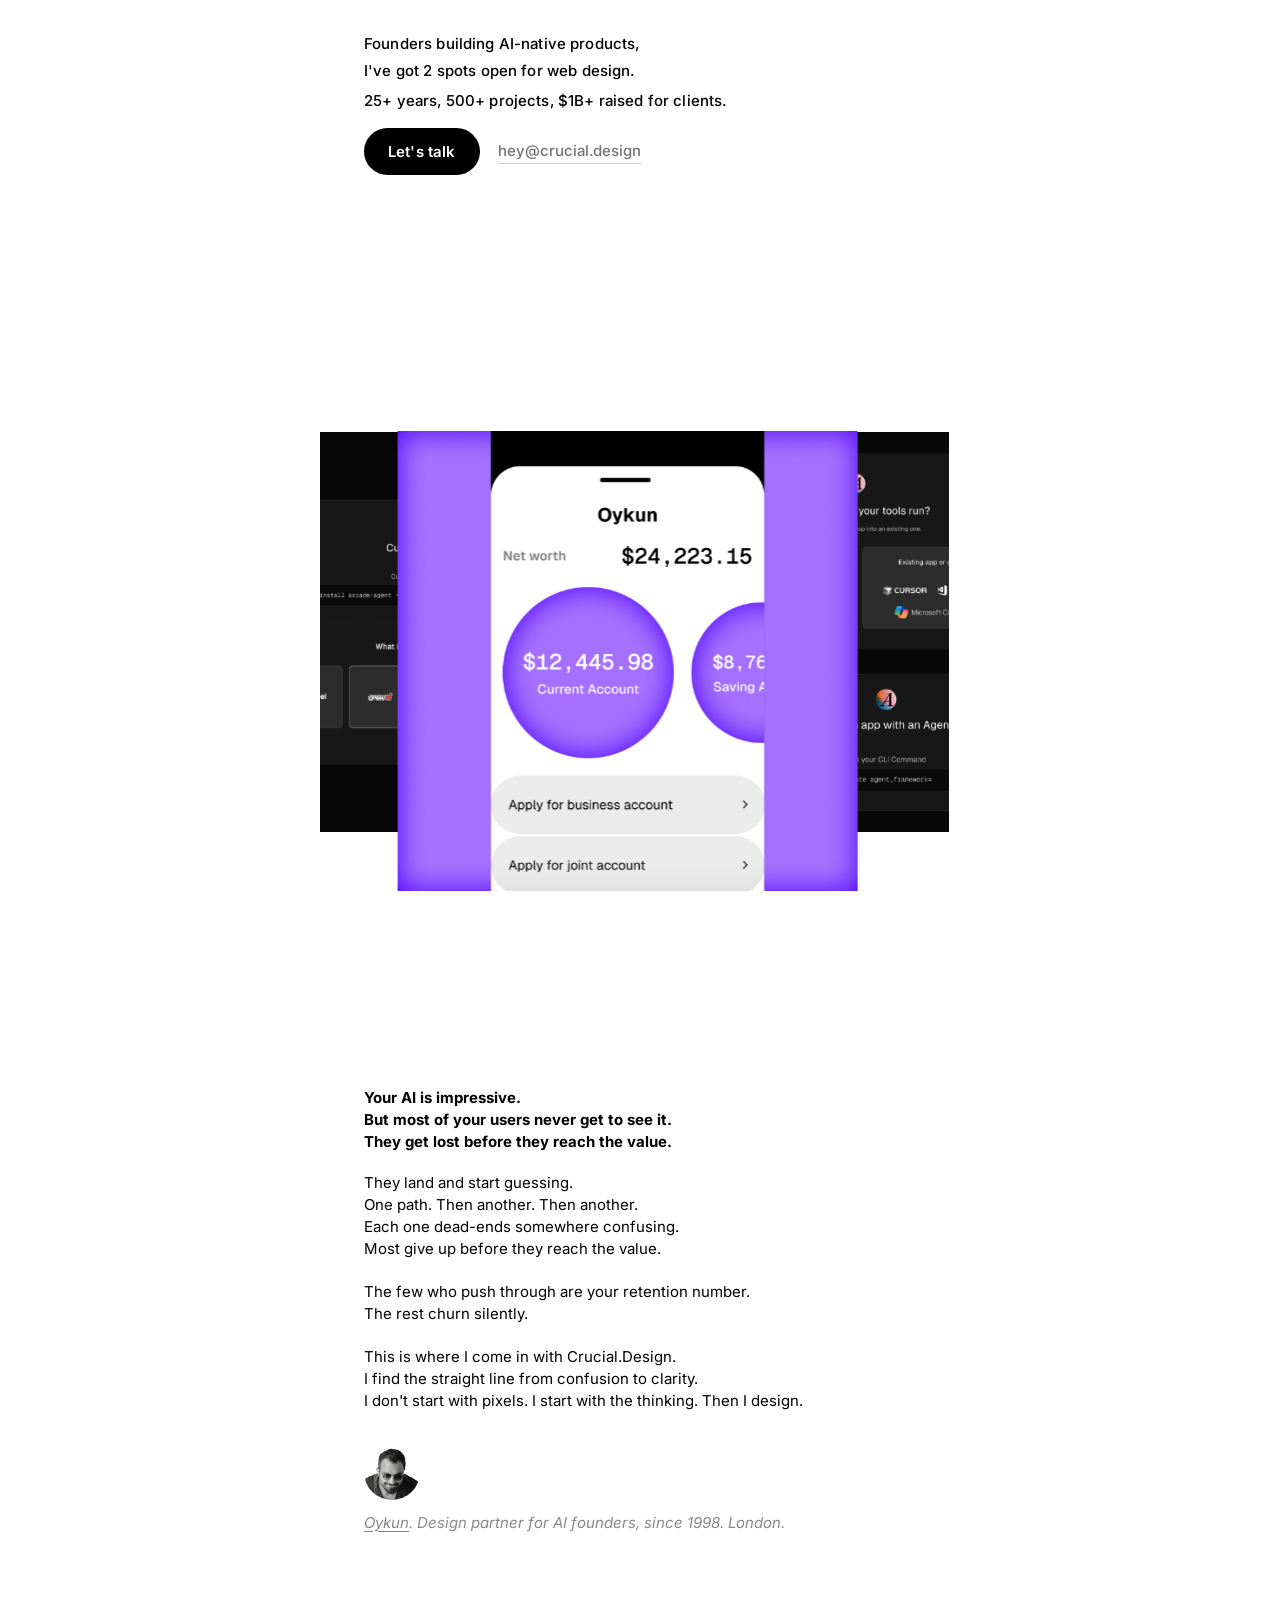
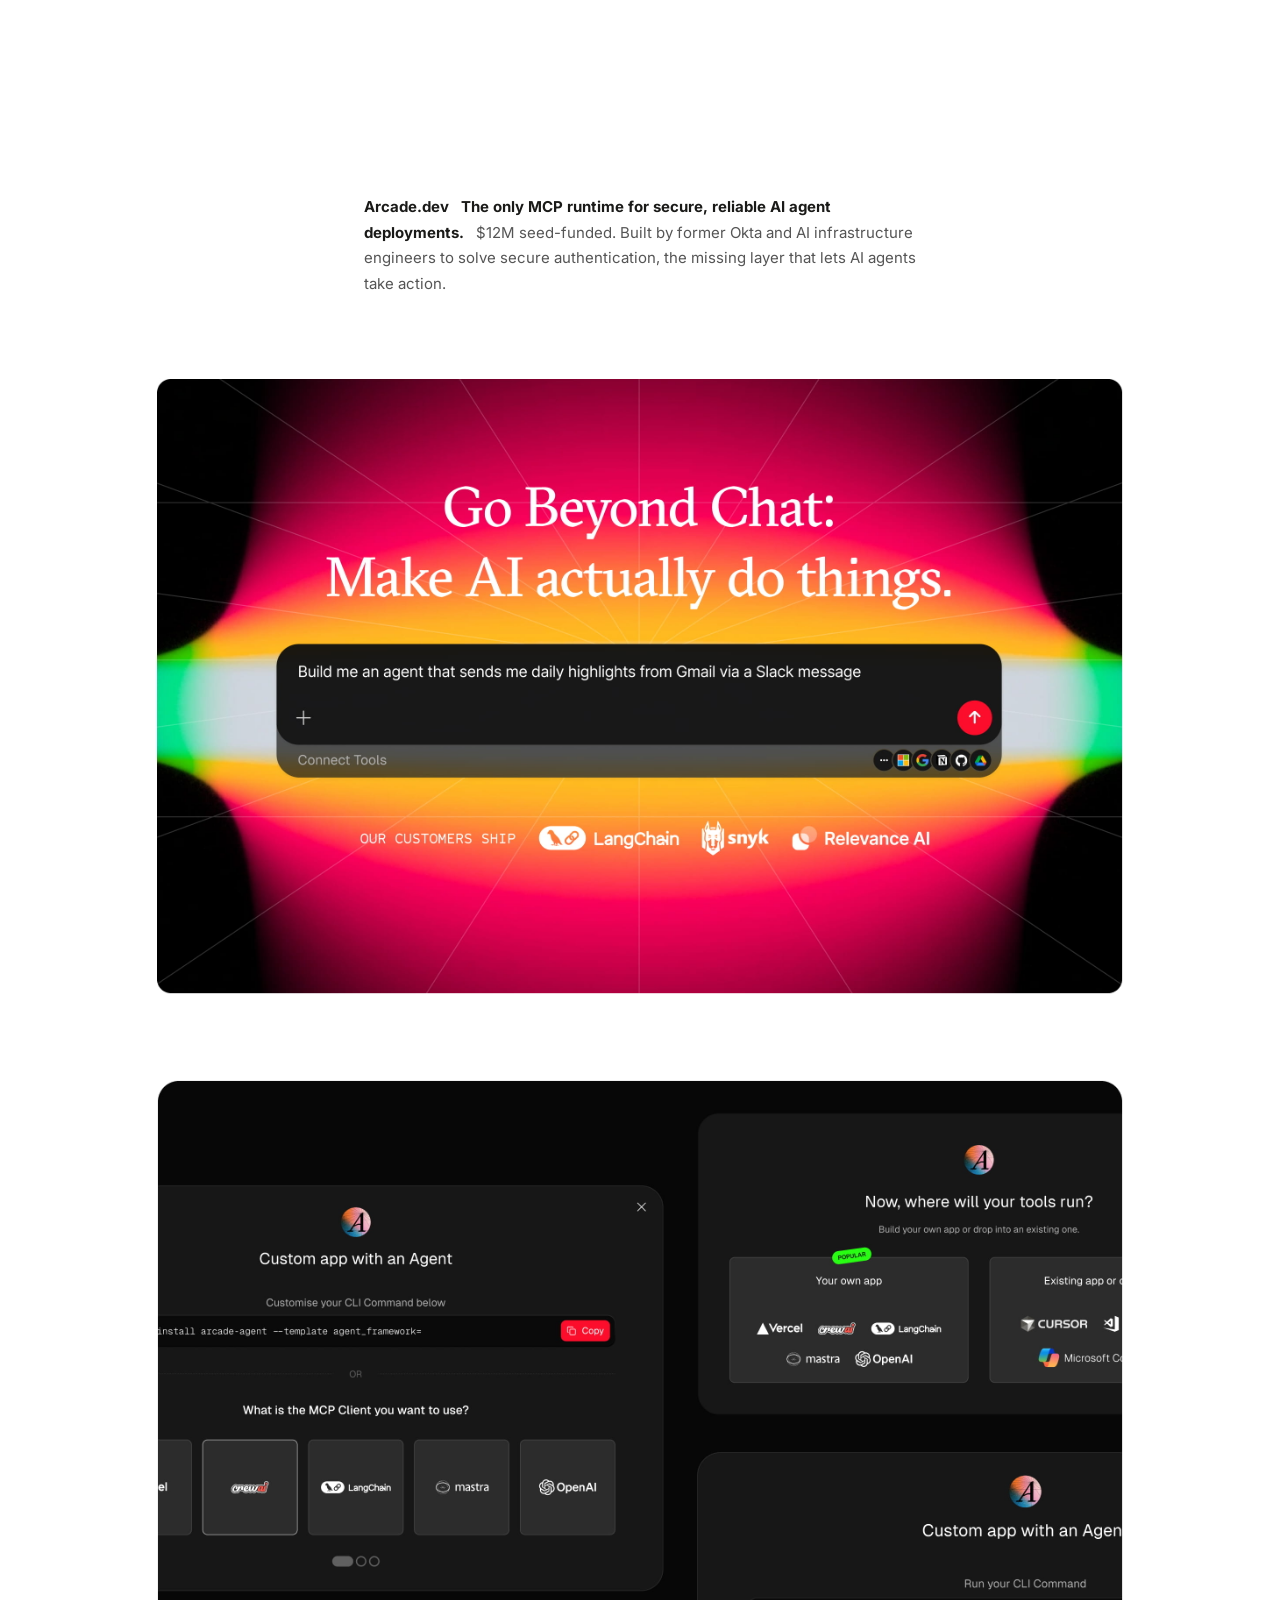
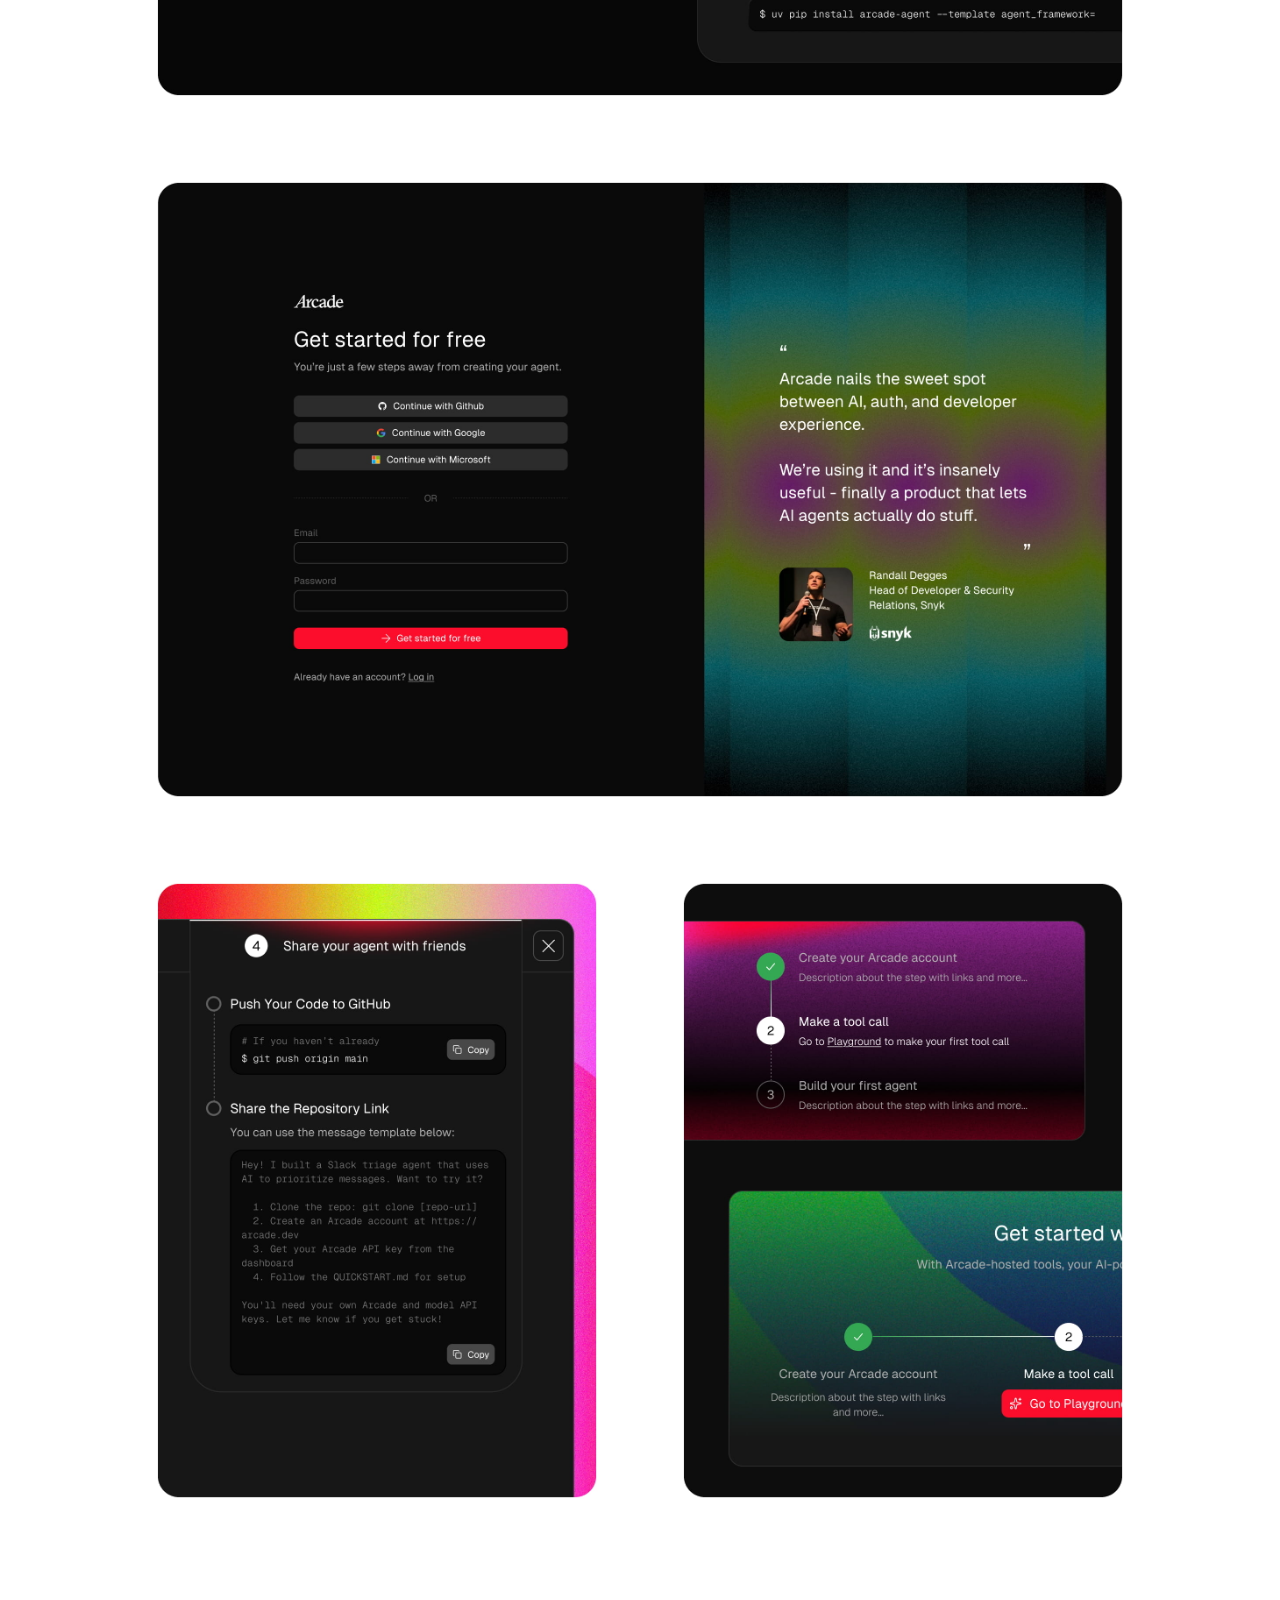
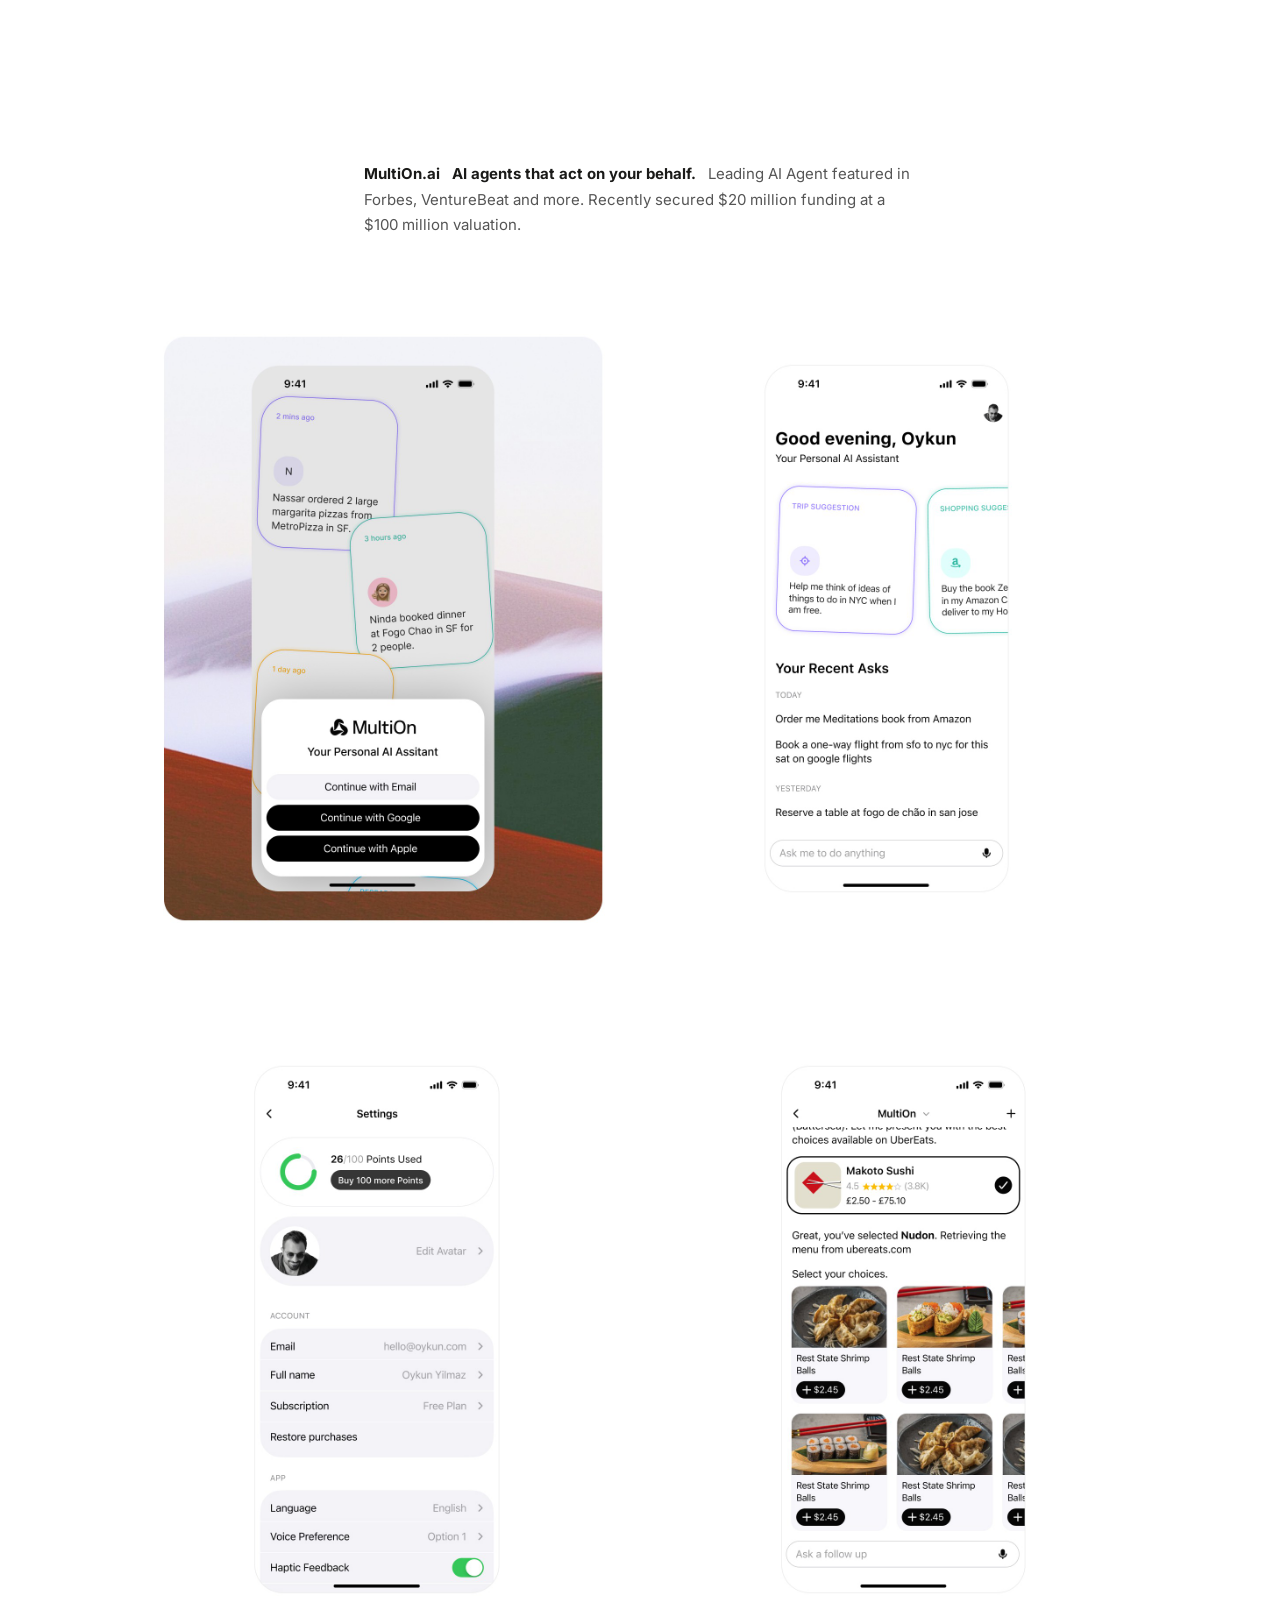
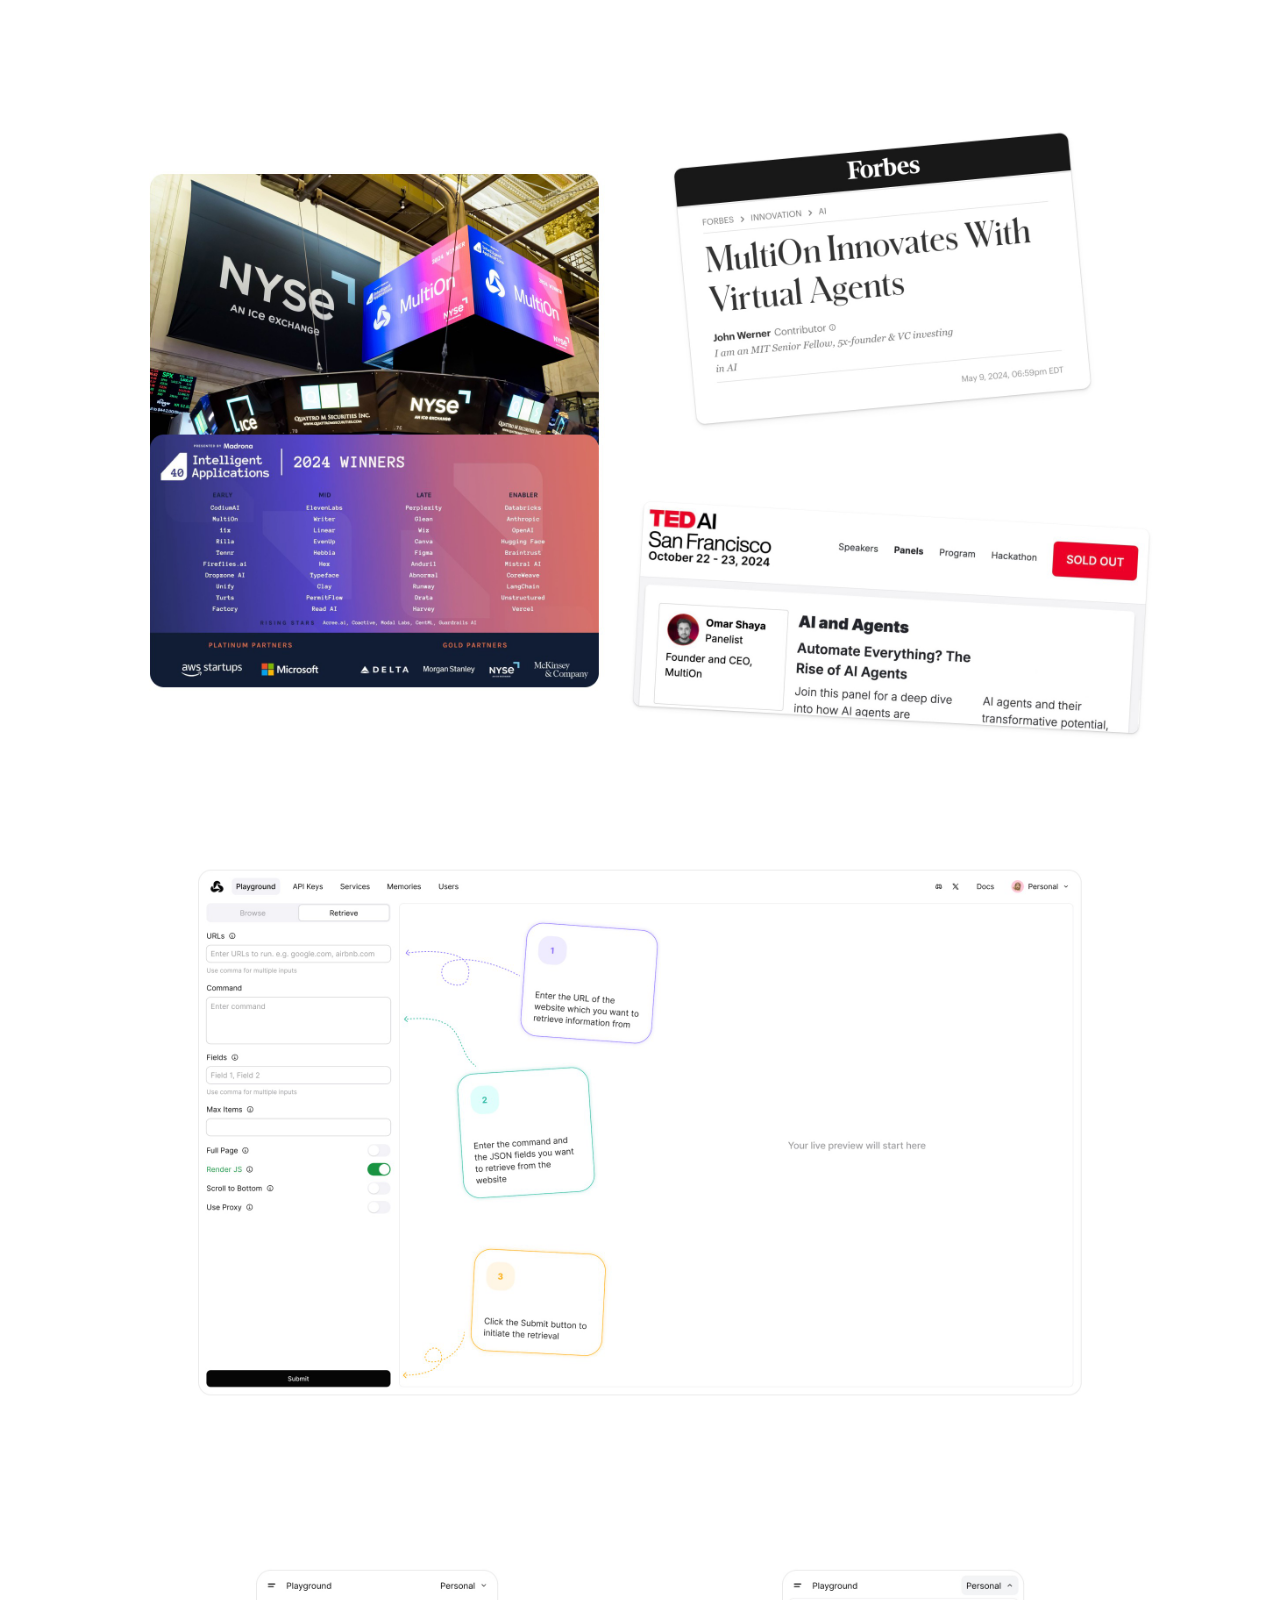
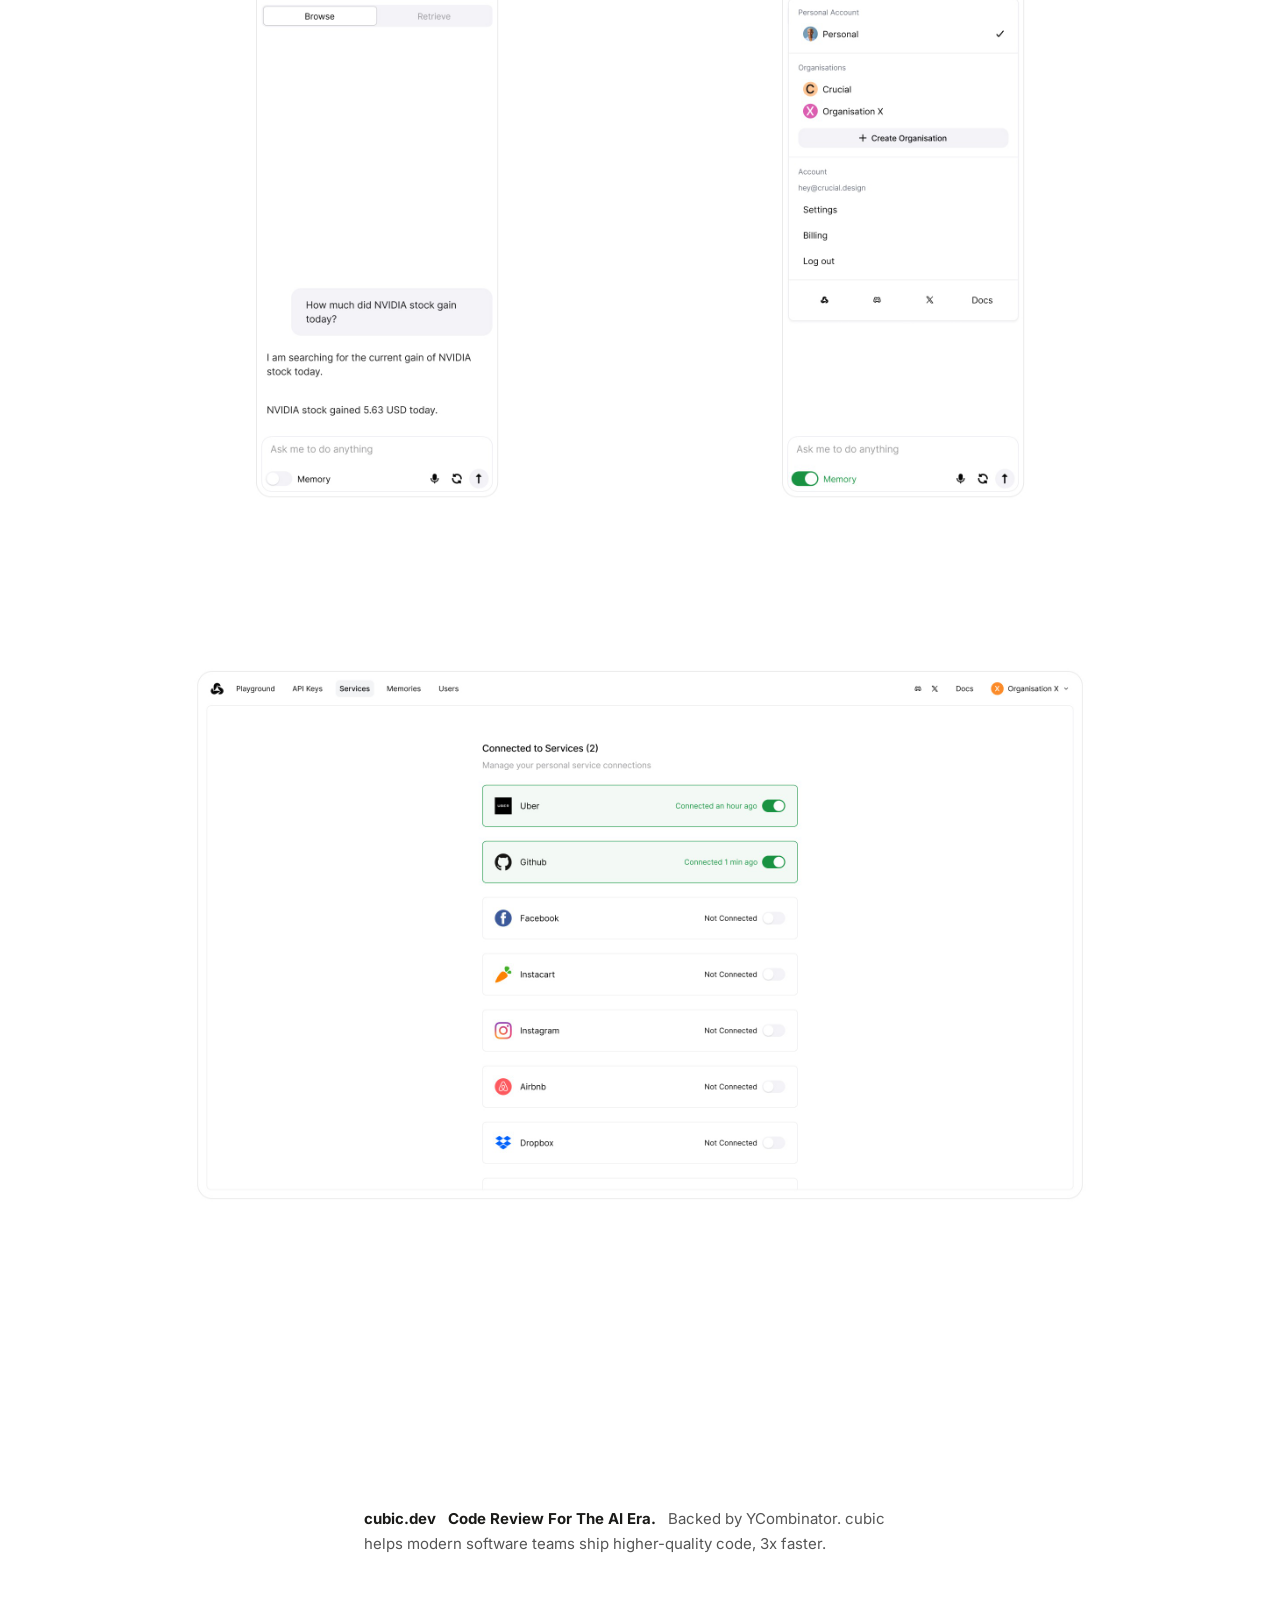
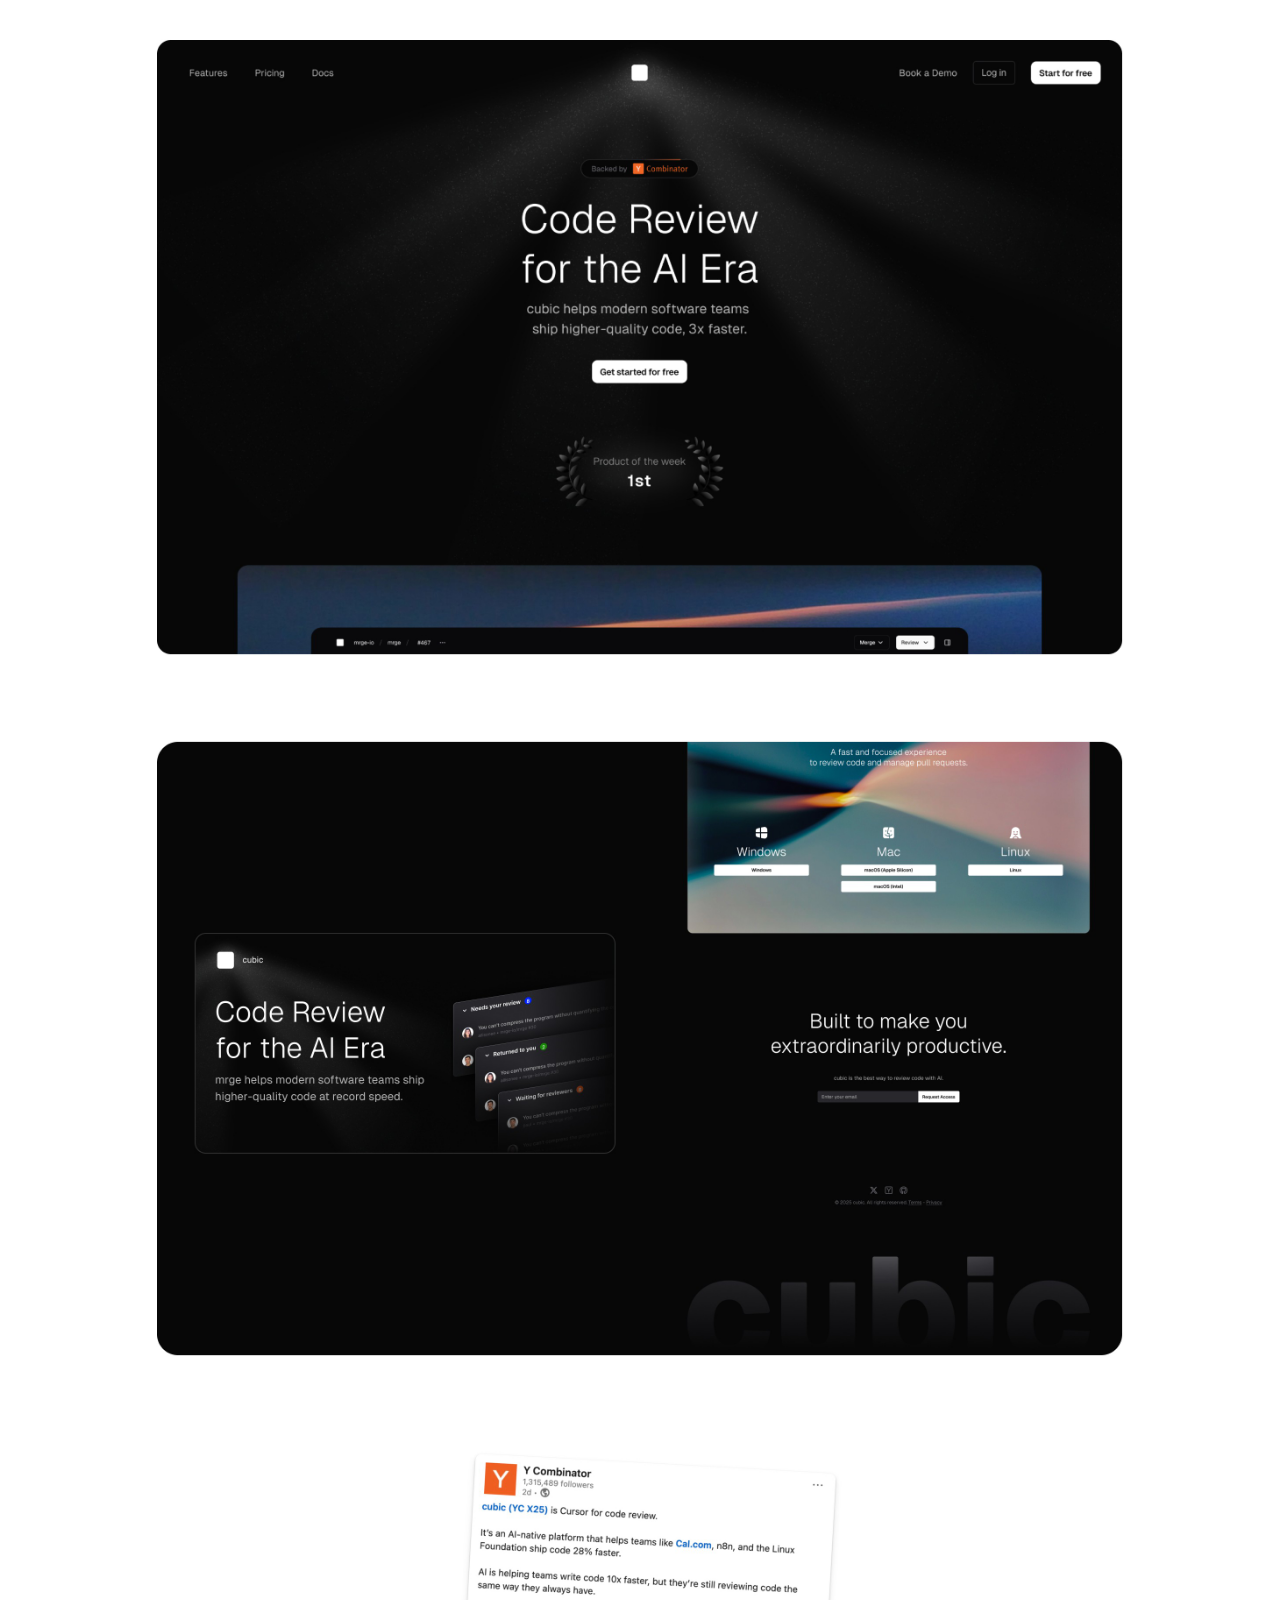
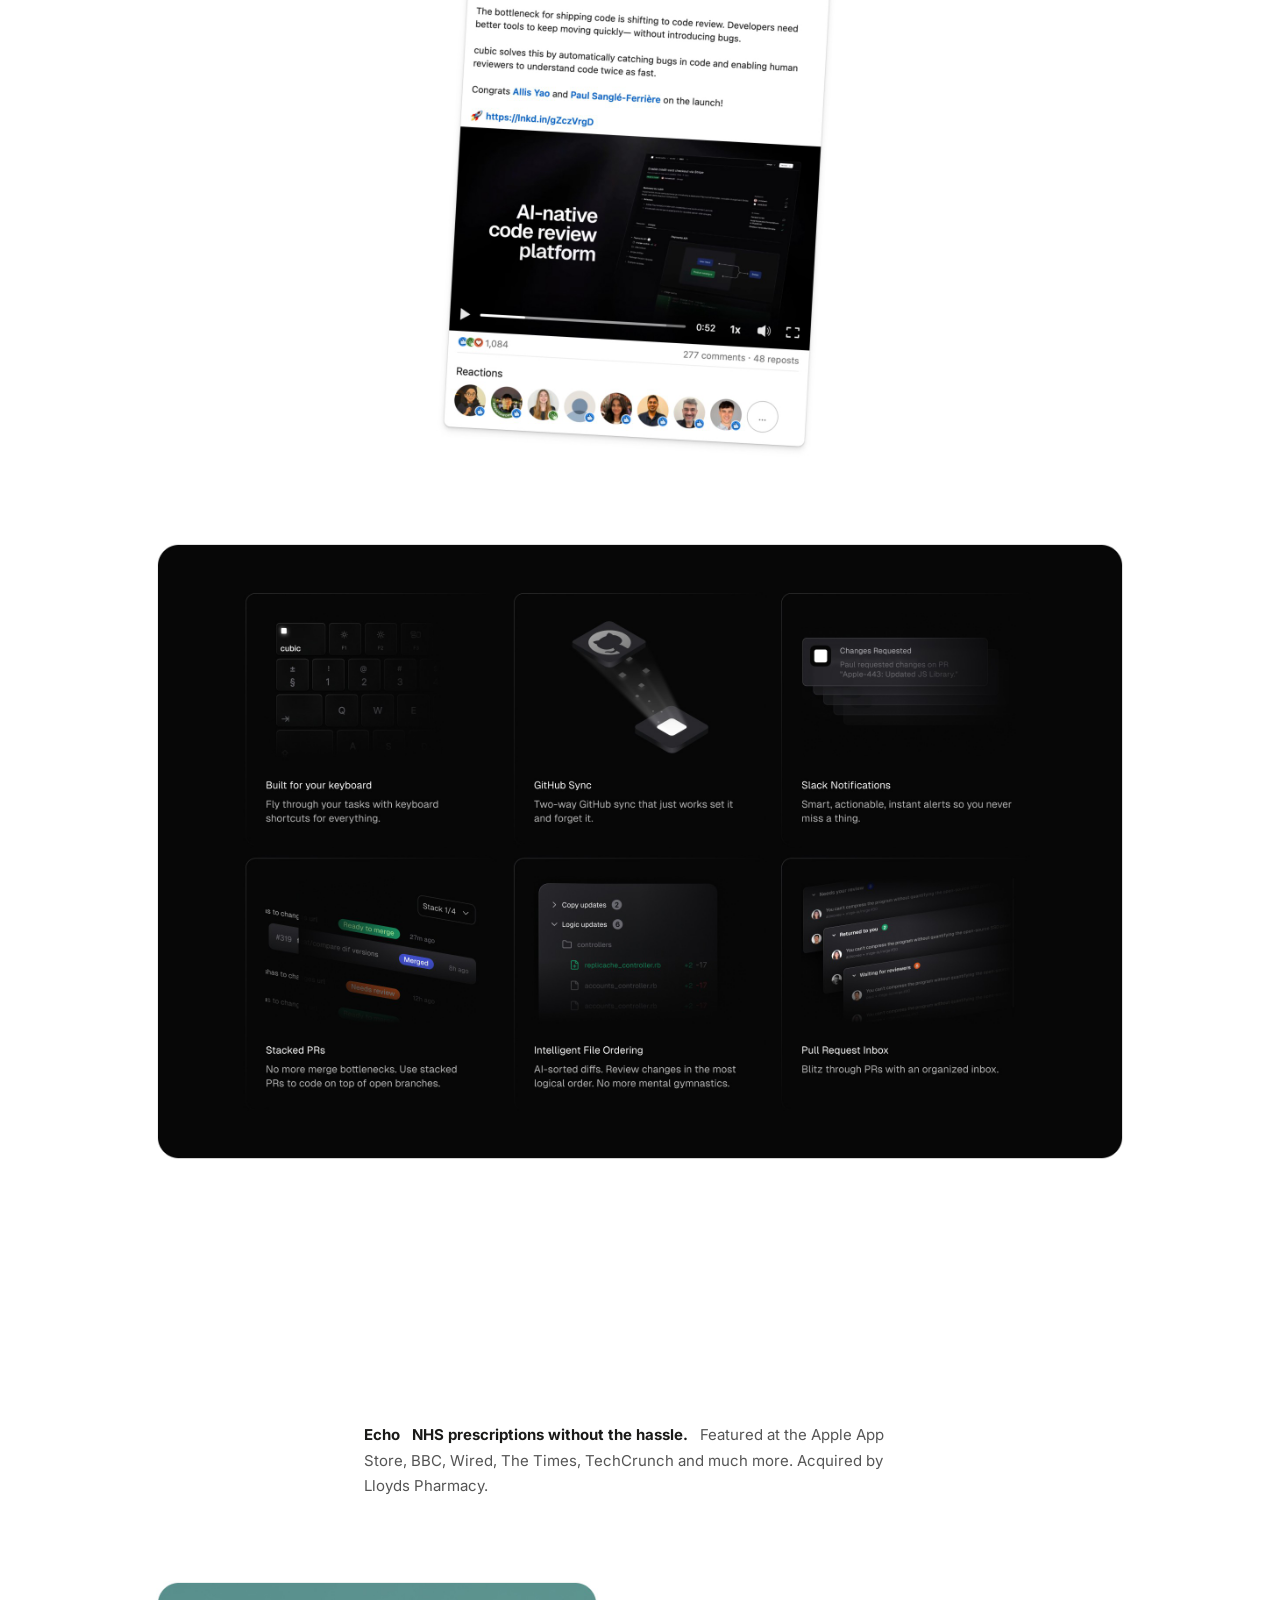
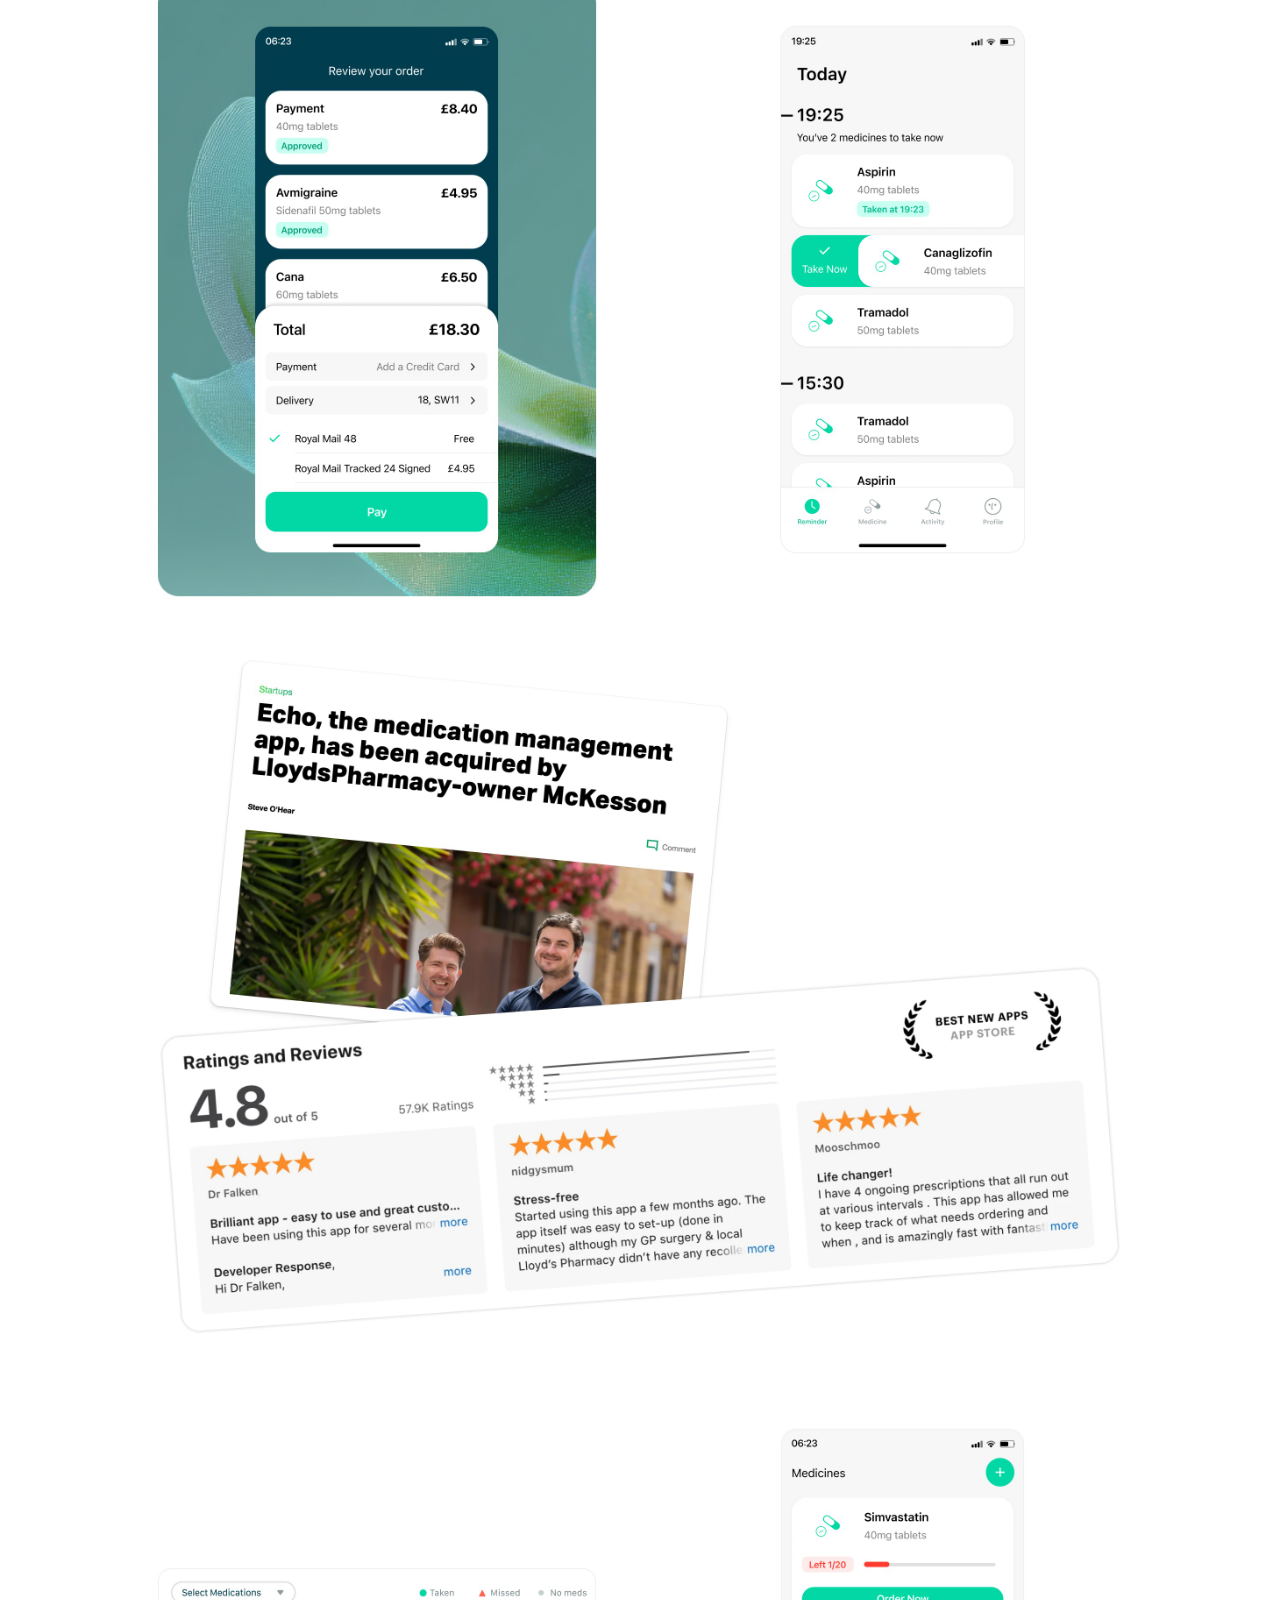
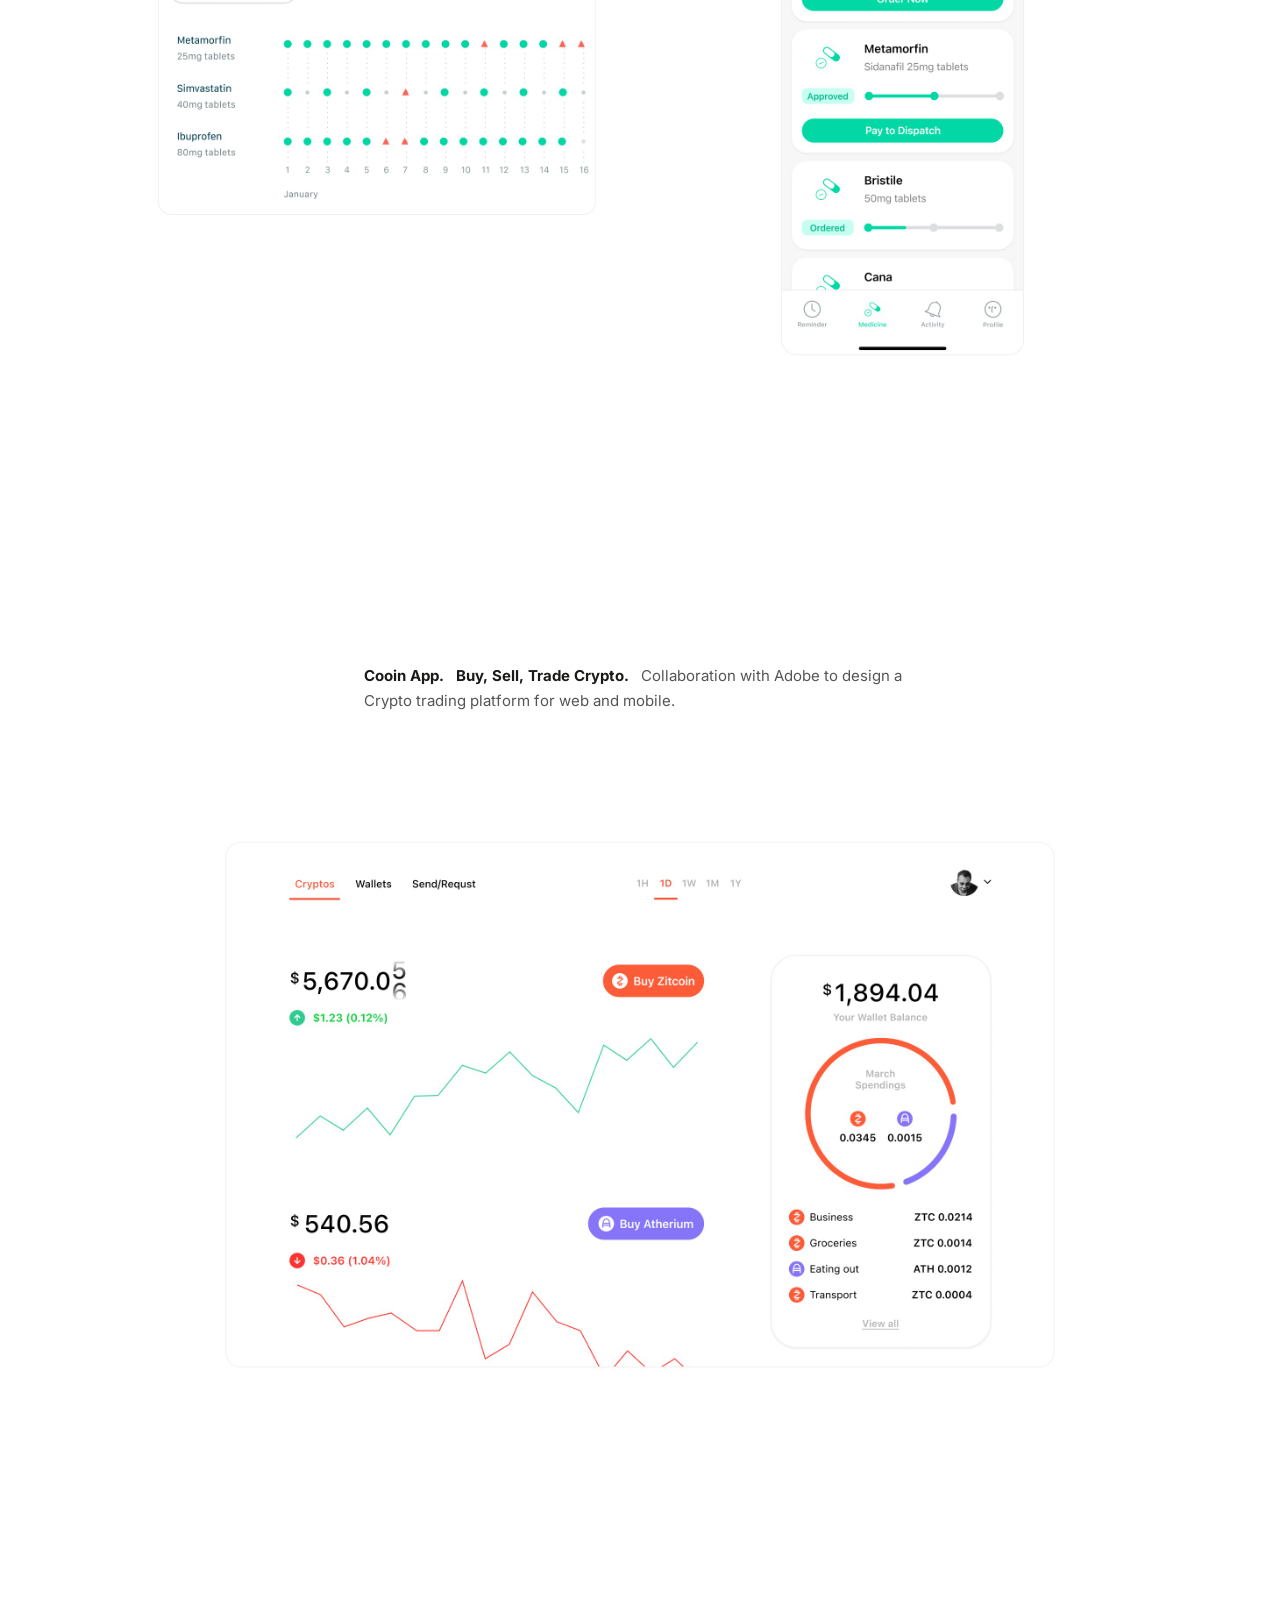
==== index.html @ d8eb15d6 "Replace floating bottom nav with top-center floating action bar - Remove the morphing bottom nav pod" ====
<!DOCTYPE html>
<!--

   ████ ████  ██ ██  ████ ██  ███  ██          ███    ██        ████  █████  ████ ██  ████ ██  ██
  ██    ██ ██ ██ ██ ██    ██ ██ ██ ██         ██ ██   ██        ██ ██ ███   ███   ██ ██    ███ ██
  ██    ████  ██ ██ ██    ██ █████ ██         █████   ██        ██ ██ ███     ███ ██ ██ ██ ██ ███
   ████ ██ ██  ████  ████ ██ ██ ██ █████      ██ ██ █ ██ █      ████  █████ ████  ██  ████ ██  ██

  Hey! You are reading the source code. You are my kind of founder.
  Let's talk: hey@crucial.design

-->
<html lang="en">
<head>
  <!-- Google tag (gtag.js) -->
  <script async src="https://www.googletagmanager.com/gtag/js?id=G-3W3DC31QMG"></script>
  <script>
    window.dataLayer = window.dataLayer || [];
    function gtag(){dataLayer.push(arguments);}
    gtag('js', new Date());
    gtag('config', 'G-3W3DC31QMG');
  </script>
  <meta charset="UTF-8">
  <meta name="viewport" content="width=device-width, initial-scale=1.0">
  <title>Crucial.Design — Design Partner for AI Founders</title>
  <meta name="description" content="Your AI is impressive, but most of your users get lost before they ever reach the value. I find the straight line from confusion to clarity. Thinking first, then design.">

  <!-- Open Graph -->
  <meta property="og:title" content="Crucial.Design — Design Partner for AI Founders">
  <meta property="og:description" content="Your AI is impressive, but most of your users get lost before they ever reach the value. I find the straight line from confusion to clarity. Thinking first, then design.">
  <meta property="og:type" content="website">
  <meta property="og:url" content="https://crucial.design">
  <meta property="og:image" content="https://crucial.design/images/crucialdesign-og.jpg">

  <!-- Twitter Card -->
  <meta name="twitter:card" content="summary_large_image">
  <meta name="twitter:title" content="Crucial.Design — Design Partner for AI Founders">
  <meta name="twitter:description" content="Your AI is impressive, but most of your users get lost before they ever reach the value. I find the straight line from confusion to clarity. Thinking first, then design.">
  <meta name="twitter:image" content="https://crucial.design/images/crucialdesign-og.jpg">

  <link rel="icon" type="image/jpeg" href="images/avatar.jpg">

  <link rel="preconnect" href="https://fonts.googleapis.com">
  <link rel="preconnect" href="https://fonts.gstatic.com" crossorigin>
  <link href="https://fonts.googleapis.com/css2?family=Inter:ital,opsz,wght@0,14..32,300;0,14..32,400;0,14..32,500;0,14..32,600;0,14..32,700;1,14..32,300;1,14..32,400;1,14..32,500&display=swap" rel="stylesheet">

  <link rel="stylesheet" href="style.css?v=8">
</head>
<body>

  <!-- ============ Top status line ============ -->
  <div class="topline">
    <div class="container-narrow">
      <div class="topline-bar">
        <p class="topline-context"><span class="topline-lead">Founders building AI-native products,</span>I've got 2 spots open for <span class="topline-flip" data-topline-flip></span>.<span class="topline-meta">25+ years, 500+ projects, $1B+ raised for clients.</span></p>
        <div class="topline-actions">
          <a class="topline-btn" href="https://cal.com/crucialdesign/15min" target="_blank" rel="noopener">Let's talk</a>
          <a class="topline-email" href="mailto:hey@crucial.design">hey@crucial.design</a>
        </div>
      </div>
    </div>
  </div>

  <!-- ============ Floating actions (fly out of the topline on scroll) ============ -->
  <div class="float-cta" id="float-cta">
    <a class="float-btn float-btn--avatar" href="https://x.com/oykun" target="_blank" rel="noopener" aria-label="Oykun on X">
      <img src="images/avatar.jpg" alt="Oykun">
    </a>
    <a class="float-btn float-btn--call" href="https://cal.com/crucialdesign/15min" target="_blank" rel="noopener" aria-label="Let's talk">
      <svg viewBox="0 0 24 24" fill="none" stroke="currentColor" stroke-width="2" stroke-linecap="round" stroke-linejoin="round" aria-hidden="true"><path d="M22 16.92v3a2 2 0 0 1-2.18 2 19.79 19.79 0 0 1-8.63-3.07 19.5 19.5 0 0 1-6-6 19.79 19.79 0 0 1-3.07-8.67A2 2 0 0 1 4.11 2h3a2 2 0 0 1 2 1.72c.127.96.361 1.903.7 2.81a2 2 0 0 1-.45 2.11L8.09 9.91a16 16 0 0 0 6 6l1.27-1.27a2 2 0 0 1 2.11-.45c.907.339 1.85.573 2.81.7A2 2 0 0 1 22 16.92z"/></svg>
    </a>
    <a class="float-btn float-btn--email" href="mailto:hey@crucial.design" aria-label="Email hey@crucial.design">
      <svg viewBox="0 0 24 24" fill="none" stroke="currentColor" stroke-width="2" stroke-linecap="round" stroke-linejoin="round" aria-hidden="true"><rect x="2" y="4" width="20" height="16" rx="2"/><path d="m22 7-8.97 5.7a1.94 1.94 0 0 1-2.06 0L2 7"/></svg>
    </a>
  </div>

  <!-- ============ Hero ============ -->
  <section class="hero">
    <div class="container-wide hero-image fade-in">
      <div class="hero-deck" id="hero-deck" aria-hidden="true"></div>
      <img class="hero-deck-fallback" src="images/motion/motion07.jpg" alt="Product design showcase">
    </div>
    <div class="container-narrow">
      <h1 class="hero-headline fade-in">Your AI is impressive.<br>But most of your users never get to see it.<br>They get lost before they reach the value.</h1>
      <p class="hero-sub fade-in">They land and start guessing.<br>One path. Then another. Then another.<br>Each one dead-ends somewhere confusing.<br>Most give up before they reach the value.<br><br>The few who push through are your retention number.<br>The rest churn silently.<br><br>This is where I come in with Crucial.Design.<br>I find the straight line from confusion to clarity.<br>I don't start with pixels. I start with the thinking. Then I design.</p>
      <a href="https://x.com/oykun" target="_blank" rel="noopener" class="hero-avatar fade-in"><img src="images/avatar.jpg" alt="Oykun"></a>
      <p class="hero-byline fade-in"><a href="https://x.com/oykun" target="_blank" rel="noopener">Oykun</a>. Design partner for AI founders, since 1998. London.</p>
    </div>
  </section>

  <!-- ============ Selected Work ============ -->
  <section class="work" id="work">
    <!-- Arcade -->
    <div class="project fade-in">
      <div class="project-info">
        <p><strong>Arcade.dev</strong> &nbsp; <strong>The only MCP runtime for secure, reliable AI agent deployments.</strong> &nbsp; $12M seed-funded. Built by former Okta and AI infrastructure engineers to solve secure authentication, the missing layer that lets AI agents take action.</p>
      </div>
      <div class="project-card">
        <div class="project-card-inner">
          <img src="images/arcade001.jpg" alt="Arcade product interface" loading="lazy">
          <img src="images/arcade002.jpg" alt="Arcade dashboard" loading="lazy">
          <img src="images/arcade003.jpg" alt="Arcade deployment view" loading="lazy">
          <img src="images/arcade004.jpg" alt="Arcade agent management" loading="lazy">
        </div>
      </div>
    </div>

    <!-- MultiOn -->
    <div class="project fade-in">
      <div class="project-info">
        <p><strong>MultiOn.ai</strong> &nbsp; <strong>AI agents that act on your behalf.</strong> &nbsp; Leading AI Agent featured in Forbes, VentureBeat and more. Recently secured $20 million funding at a $100 million valuation.</p>
      </div>
      <div class="project-card">
        <div class="project-card-inner">
          <img src="images/multion-1.jpg" alt="MultiOn product interface" loading="lazy">
          <img src="images/multion-2.jpg" alt="MultiOn dashboard" loading="lazy">
          <img src="images/multion-3.jpg" alt="MultiOn agent interaction" loading="lazy">
          <img src="images/multion-4.jpg" alt="MultiOn settings and account" loading="lazy">
          <img src="images/multion-5.jpg" alt="MultiOn NYSE and press" loading="lazy">
          <img src="images/multion-6.jpg" alt="MultiOn TED AI and awards" loading="lazy">
        </div>
      </div>
    </div>

    <!-- cubic.dev -->
    <div class="project fade-in">
      <div class="project-info">
        <p><strong>cubic.dev</strong> &nbsp; <strong>Code Review For The AI Era.</strong> &nbsp; Backed by YCombinator. cubic helps modern software teams ship higher-quality code, 3x faster.</p>
      </div>
      <div class="project-card">
        <div class="project-card-inner">
          <img src="images/cubic-1.jpg" alt="cubic.dev code review interface" loading="lazy">
          <img src="images/cubic-2.jpg" alt="cubic.dev pull request analysis" loading="lazy">
          <img src="images/cubic-3.jpg" alt="cubic.dev team collaboration" loading="lazy">
          <img src="images/cubic-4.jpg" alt="cubic.dev workflow view" loading="lazy">
        </div>
      </div>
    </div>

    <!-- Echo -->
    <div class="project fade-in">
      <div class="project-info">
        <p><strong>Echo</strong> &nbsp; <strong>NHS prescriptions without the hassle.</strong> &nbsp; Featured at the Apple App Store, BBC, Wired, The Times, TechCrunch and much more. Acquired by Lloyds Pharmacy.</p>
      </div>
      <div class="project-card">
        <div class="project-card-inner">
          <img src="images/echo-1.jpg" alt="Echo prescription app interface" loading="lazy">
          <img src="images/echo-2.jpg" alt="Echo press coverage" loading="lazy">
          <img src="images/echo-3.jpg" alt="Echo reviews and App Store" loading="lazy">
        </div>
      </div>
    </div>

    <!-- Cooin -->
    <div class="project fade-in">
      <div class="project-info">
        <p><strong>Cooin App.</strong> &nbsp; <strong>Buy, Sell, Trade Crypto.</strong> &nbsp; Collaboration with Adobe to design a Crypto trading platform for web and mobile.</p>
      </div>
      <div class="project-card">
        <div class="project-card-inner">
          <img src="images/cooin-1.jpg" alt="Cooin trading interface" loading="lazy">
          <img src="images/cooin-2.jpg" alt="Cooin portfolio dashboard" loading="lazy">
          <img src="images/cooin-3.jpg" alt="Cooin mobile app" loading="lazy">
        </div>
      </div>
    </div>

    <!-- Others -->
    <div class="project fade-in">
      <div class="project-info">
        <p class="others-intro"><strong>Want to see even more work?</strong> &nbsp; Sure thing, scroll down…</p>
      </div>
      <div class="project-card">
        <div class="project-card-inner">
          <img src="images/work-extra-1.jpg" alt="Additional work sample" loading="lazy">
          <img src="images/work-extra-2.jpg" alt="Additional work sample" loading="lazy">
          <img src="images/work-extra-3.jpg" alt="Additional work sample" loading="lazy">
          <img src="images/work-extra-4.jpg" alt="Additional work sample" loading="lazy">
          <img src="images/work-extra-5.jpg" alt="Additional work sample" loading="lazy">
          <img src="images/work-extra-6.jpg" alt="Additional work sample" loading="lazy">
          <img src="images/work-extra-7.jpg" alt="Additional work sample" loading="lazy">
        </div>
      </div>
    </div>
  </section>

  <!-- ============ How I Work / Flow ============ -->
  <section class="flow" id="process">
    <div class="container-narrow">
      <h2 class="flow-title fade-in">Here's how we take your AI Product<br>from impressive tech to a product people reach for</h2>
      <div class="flow-timeline">

        <!-- Step: Say hello (optional) -->
        <div class="flow-step fade-in">
          <div class="flow-dot"></div>
          <div class="flow-card">
            <h3 class="flow-name">Say hello</h3>
            <div class="flow-body">
              <p>Want to chat before committing? Totally fine. <a href="https://cal.com/crucialdesign/15min" target="_blank" rel="noopener" class="flow-link">Book a free call</a> or drop me a line at <a href="mailto:hey@crucial.design" class="flow-link">hey@crucial.design</a></p>
              <p class="flow-optional">This step is optional. If you already know what you need and want to move fast, skip straight to picking a plan.</p>
            </div>
          </div>
        </div>

        <!-- Step: Pick a plan -->
        <div class="flow-step fade-in" id="pricing">
          <div class="flow-dot"></div>
          <div class="flow-card">
            <h3 class="flow-name">Pick a plan</h3>
            <div class="flow-plan-box">
              <div class="flow-plan-header">
                <span class="flow-plan-name">Priority</span>
                <span class="flow-plan-price">$6,847/mth</span>
              </div>
              <p class="flow-plan-desc">4 design sessions per week. Every other day including weekends.</p>
              <a href="https://buy.stripe.com/28E14bd0G7Ix7DQ0S40gw0t" target="_blank" rel="noopener" class="btn-primary">Start with Priority</a>
              <p class="flow-good-for">Good for teams moving fast who need a design partner keeping pace with them.</p>
            </div>
            <div class="flow-plan-box">
              <div class="flow-plan-header">
                <span class="flow-plan-name flow-plan-subtle">Standard</span>
                <span class="flow-plan-price flow-plan-subtle">$4,987/mth</span>
              </div>
              <p class="flow-plan-desc">2 design sessions per week. Tuesdays and Fridays.</p>
              <a href="https://buy.stripe.com/3cIfZ55yefaZf6i0S40gw0u" target="_blank" rel="noopener" class="flow-link">Start with Standard</a>
              <p class="flow-good-for">Good for teams who want the same quality and thinking at a steadier rhythm.</p>
            </div>
            <p class="flow-note">Cancel or pause anytime. 75% back if not a fit after week one.</p>
            <p class="flow-oneoff">Prefer a one-off project? <a href="https://cal.com/crucialdesign/15min" target="_blank" rel="noopener" class="flow-link">Book a call</a> or <a href="mailto:hey@crucial.design" class="flow-link">email</a> to discuss.</p>
          </div>
        </div>

        <!-- Step: Connect and Sync -->
        <div class="flow-step fade-in">
          <div class="flow-dot"></div>
          <div class="flow-card">
            <h3 class="flow-name">Connect and Sync</h3>
            <div class="flow-body">
              <p>I set up a private Slack channel. This becomes our hub. Everything lives here: project context, Figma links, calendar link for booking calls, updates, feedback. One place for everything</p>
              <p>You share your goals and product vision. I start digging in.</p>
            </div>
          </div>
        </div>

        <!-- Step: Product Strategy -->
        <div class="flow-step fade-in">
          <div class="flow-dot"></div>
          <div class="flow-card">
            <h3 class="flow-name">Product Strategy</h3>
            <div class="flow-body">
              <p>I get into the product properly. Talk to your team, map the workflows, understand what your AI actually does and where users lose the thread. Then I tell you honestly what's broken and what to fix first.</p>
              <p>This is where most designers go quiet and just start designing. I don't.</p>
            </div>
            <p class="flow-good-for">Good for early-stage founders who aren't sure what the product needs to be yet, or teams stuck between too many priorities.</p>
          </div>
        </div>

        <!-- Step: Design Execution -->
        <div class="flow-step fade-in">
          <div class="flow-dot"></div>
          <div class="flow-card">
            <h3 class="flow-name">Design Execution</h3>
            <div class="flow-body">
              <p>Once we're clear on direction, I move fast. Clean, opinionated, buildable design. Every decision comes with the reasoning behind it.</p>
              <p>No handoff to a junior. No account manager in between. Just me.</p>
            </div>
            <p class="flow-good-for">Good for funded teams who know what they're building and need a principal-level designer embedded in the product.</p>
          </div>
        </div>

        <!-- Step: Investor Ready -->
        <div class="flow-step fade-in">
          <div class="flow-dot"></div>
          <div class="flow-card">
            <h3 class="flow-name">Investor Ready</h3>
            <div class="flow-body">
              <p>Sometimes the product works but it doesn't show well. Demos fall flat. Investors see potential but can't picture it. I've been in that room. I know what makes a product land in a funding conversation.</p>
              <p>I help you close that gap.</p>
            </div>
            <p class="flow-good-for">Good for pre-raise teams who need the product to look and feel as strong as the underlying technology.</p>
          </div>
        </div>

      </div>
    </div>
  </section>

  <!-- ============ Footer ============ -->
  <footer class="footer">
    <div class="footer-photos">
      <a href="https://x.com/oykun/status/1971126280386138421" target="_blank" rel="noopener" class="footer-photo" style="--rot: -4deg; --x: -5%; --y: 0;"><img src="images/about-1.jpg" alt="Oykun selfie"></a>
      <a href="https://x.com/oykun/status/2023450450947960847" target="_blank" rel="noopener" class="footer-photo" style="--rot: 3deg; --x: 8%; --y: -10px;"><img src="images/about-2.jpg" alt="Cat and laptop"></a>
      <a href="https://x.com/oykun/status/1971126280386138421" target="_blank" rel="noopener" class="footer-photo" style="--rot: -2deg; --x: -3%; --y: 5px;"><img src="images/about-3.jpg" alt="Big Ben, London"></a>
      <a href="https://x.com/oykun/status/2025862092352360735" target="_blank" rel="noopener" class="footer-photo" style="--rot: 5deg; --x: 6%; --y: -8px;"><img src="images/about-4.jpg" alt="Working from rooftop"></a>
      <a href="https://x.com/oykun" target="_blank" rel="noopener" class="footer-photo" style="--rot: -3deg; --x: -4%; --y: 12px;"><img src="images/about-5.jpg" alt="On a flight"></a>
    </div>
    <div class="footer-inner">
      <div class="footer-bio fade-in">
        <p>I'm Oykun. Shaping products since 1998.</p>
        <p>First as a full-stack developer and designer, then design only.</p>
        <p>I've worked at every scale, from early-stage startups to Fortune 100s. Complex data, complex systems, making them make sense.</p>
        <p>I started Crucial.Design because I kept seeing the same thing: brilliant AI, terrible product experience.</p>
        <p>Founders who'd spent months on the technology but days on the design. That gap is where I work best.</p>
        <p>AI has the hardest and most interesting design problems right now. That's why it's all I do.</p>
      </div>
      <a href="https://x.com/oykun" target="_blank" rel="noopener" class="footer-avatar fade-in"><img src="images/avatar.jpg" alt="Oykun"></a>
      <p class="footer-name fade-in"><strong>Öykün Yılmaz</strong><br>Designer & Founder, Crucial.Design · London</p>
      <div class="footer-links fade-in">
        <a href="https://x.com/oykun" target="_blank" rel="noopener">@oykun</a>
        <a href="https://x.com/crucialaidesign" target="_blank" rel="noopener">@crucialaidesign</a>
        <a href="mailto:hey@crucial.design">hey@crucial.design</a>
      </div>
    </div>
  </footer>

  <script src="main.js?v=3"></script>
  <script>
    (function(){
      var words = ['product design','branding','web design','UX strategy','design systems'];
      var slot = document.querySelector('[data-topline-flip]');
      if(!slot) return;
      var idx = 0;
      var busy = false;

      function randDelay(){ return Math.floor(Math.random() * 400) + 'ms'; }

      function wrapLetters(text){
        return text.split('').map(function(ch){
          if(ch === ' ') return '<span class="topline-ch" style="transition-delay:'+randDelay()+'">&nbsp;</span>';
          return '<span class="topline-ch" style="transition-delay:'+randDelay()+'">'+ch+'</span>';
        }).join('');
      }

      slot.innerHTML = wrapLetters(words[0]);
      requestAnimationFrame(function(){
        slot.querySelectorAll('.topline-ch').forEach(function(el){ el.classList.add('topline-ch-in'); });
      });

      setInterval(function(){
        if(busy) return;
        busy = true;
        slot.querySelectorAll('.topline-ch').forEach(function(el){
          el.style.transitionDelay = randDelay();
          el.classList.remove('topline-ch-in');
        });
        setTimeout(function(){
          idx = (idx + 1) % words.length;
          slot.innerHTML = wrapLetters(words[idx]);
          requestAnimationFrame(function(){
            requestAnimationFrame(function(){
              slot.querySelectorAll('.topline-ch').forEach(function(el){ el.classList.add('topline-ch-in'); });
              busy = false;
            });
          });
        }, 600);
      }, 2500);
    })();
  </script>

</body>
</html>
---- style.css ----
/* ========================================
   Reset & Base
   ======================================== */
*, *::before, *::after {
  margin: 0;
  padding: 0;
  box-sizing: border-box;
}

h1, h2, h3, h4, h5, h6 {
  font-size: inherit;
  font-weight: inherit;
}

html {
  scroll-behavior: smooth;
  -webkit-font-smoothing: antialiased;
  -moz-osx-font-smoothing: grayscale;
  overflow-x: hidden;
}

body {
  font-family: 'Inter', -apple-system, BlinkMacSystemFont, sans-serif;
  font-size: 15px;
  line-height: 1.55;
  color: #1A1A18;
  background-color: #fff;
}

img {
  display: block;
  max-width: 100%;
  height: auto;
}

a {
  color: inherit;
  text-decoration: none;
}

/* ========================================
   Layout
   ======================================== */
.container-narrow {
  max-width: 600px;
  margin: 0 auto;
  padding: 0 24px;
}

.container-wide {
  max-width: 1100px;
  margin: 0 auto;
  padding: 0 24px;
}

.container-mid {
  max-width: 800px;
  margin: 0 auto;
  padding: 0 24px;
}


/* ========================================
   Typography
   ======================================== */
.section-label {
  text-transform: uppercase;
  letter-spacing: 0.12em;
  color: #999;
  margin-bottom: 20px;
}

.section-heading {
  font-weight: 700;
  line-height: 1.7;
  margin-bottom: 16px;
}

.muted {
  color: #777;
}

.accent {
  color: #C8451B;
}

/* ========================================
   Divider
   ======================================== */
.divider {
  border: none;
  border-top: 1px solid #eee;
  margin: 0;
}

/* ========================================
   Scroll Animation
   ======================================== */
.fade-in {
  opacity: 0;
  transform: translateY(8px);
  transition: opacity 0.8s ease, transform 0.8s ease;
}

.fade-in.visible {
  opacity: 1;
  transform: translateY(0);
}

/* ========================================
   Hero
   ======================================== */
.hero {
  padding: 100px 0 140px;
}

.hero-image {
  margin-bottom: 100px;
  max-width: 800px;
}

.hero-image img {
  width: 100%;
  border-radius: 12px;
}

/* Hero deck — stack of work cards that recede (scale down) toward the centre.
   Full page width so cards entering / scattering off-centre are never clipped;
   overflow is clipped only at the viewport edge to avoid horizontal scroll.
   Deliberately 2D only (no perspective / preserve-3d) for solid Safari support. */
.hero-deck {
  position: relative;
  width: 100vw;
  margin-left: calc(50% - 50vw);
  height: clamp(380px, 56vw, 680px);
  overflow: hidden;
}

.hero-deck-fallback {
  display: none;
}

/* Shown when JS is off or reduced motion is preferred */
.hero-image.no-deck .hero-deck {
  display: none;
}
.hero-image.no-deck .hero-deck-fallback {
  display: block;
}

.hero-deck-card {
  position: absolute;
  top: 50%;
  left: 50%;
  height: clamp(240px, 36vw, 460px);
  width: auto;            /* derived from aspect-ratio set inline per image */
  transform-origin: center;
  will-change: transform, opacity;
  transition: transform 0.42s cubic-bezier(0.2, 1, 0.3, 1),
              opacity 0.42s cubic-bezier(0.2, 1, 0.3, 1);
}

.hero-deck-card.no-anim {
  transition: none;
}

/* Inner layer holds the image frame and a perpetual, subtle z-axis float so
   the cards are never completely still. Kept separate from the card so the
   ambient drift never fights the eased "deal" transitions on the card. */
.hero-deck-inner {
  width: 100%;
  height: 100%;
  overflow: hidden;
  background: #f2f2f2;
  transform-origin: center;
  animation: deckFloat var(--fdur, 6s) linear var(--fdelay, 0s) infinite;
  will-change: transform;
}

/* Perpetual drift along ONE straight (vertical) direction. Linear timing +
   front-loaded keyframes: it moves quickly to the middle, then slows down
   drastically and keeps creeping the same way — never still, never wandering. */
@keyframes deckFloat {
  0%   { transform: translateY(0); }
  42%  { transform: translateY(calc(var(--fy, -24px) * 0.9)); }   /* quick to ~middle */
  60%  { transform: translateY(var(--fy, -24px)); }               /* slow crawl onward */
  100% { transform: translateY(0); }                              /* slow return */
}

@media (prefers-reduced-motion: reduce) {
  .hero-deck-inner { animation: none; }
}

.hero-deck-card img {
  width: 100%;
  height: 100%;
  max-width: none;        /* override global img max-width that squeezes the card */
  border-radius: 0;       /* override .hero-image img rounding — show images as-is */
  object-fit: cover;      /* card matches the image ratio, so no crop or distortion */
  display: block;
}

.hero-label {
  color: #000;
  margin-bottom: 20px;
}

.hero-headline {
  font-weight: 700;
  line-height: 1.45;
  margin-bottom: 20px;
  color: #000;
}

.hero-headline em {
  font-style: italic;
}

.hero-sub {
  line-height: 1.45;
  color: #000;
  margin-bottom: 20px;
}

.btn-primary {
  display: inline-block;
  padding: 12px 32px;
  background: #1A1A18;
  color: #fff;
  font-family: inherit;
  border: 1px solid #1A1A18;
  border-radius: 100px;
  cursor: pointer;
  transition: opacity 0.2s ease;
}

.btn-primary:hover {
  opacity: 0.85;
}

.btn-secondary {
  display: inline-block;
  padding: 12px 32px;
  background: transparent;
  color: #555;
  font-family: inherit;
  border: 1px solid #ddd;
  border-radius: 100px;
  cursor: pointer;
  transition: border-color 0.2s ease, color 0.2s ease;
}

.btn-secondary:hover {
  border-color: #1A1A18;
  color: #1A1A18;
}

.btn-accent {
  display: inline-block;
  padding: 12px 32px;
  background: #C8451B;
  color: #fff;
  font-family: inherit;
  border: 1px solid #C8451B;
  border-radius: 100px;
  cursor: pointer;
  transition: opacity 0.2s ease;
}

.btn-accent:hover {
  opacity: 0.85;
}

.hero-byline {
  color: #888;
  font-style: italic;
  margin-top: 12px;
  line-height: 1.5;
}

.hero-avatar {
  display: block;
  margin-top: 32px;
}

.hero-avatar img {
  width: 56px;
  height: 56px;
  border-radius: 50%;
  transition: transform 0.3s ease;
}

.hero-avatar:hover img {
  transform: scale(1.1) rotate(3deg);
}

.hero-byline a {
  color: #888;
  text-decoration: underline;
  text-underline-offset: 3px;
  transition: color 0.2s ease;
}

.hero-byline a:hover {
  color: #1A1A18;
}

/* ========================================
   Metrics
   ======================================== */
.metrics {
  padding: 80px 0;
}

.metrics-grid {
  display: grid;
  grid-template-columns: repeat(3, 1fr);
}

.metric {
  padding: 0 36px;
  border-left: 1px solid #e0dfdd;
}

.metric:first-child {
  border-left: none;
  padding-left: 0;
}

.metric:last-child {
  padding-right: 0;
}

.metric-number {
  font-weight: 500;
  line-height: 1;
  margin-bottom: 8px;
  color: #1A1A18;
}

.metric-label {
  font-size: inherit;
  color: #888;
  line-height: 1.45;
}

@media (max-width: 768px) {
  .metrics {
    padding: 60px 0;
  }

  .metrics-grid {
    grid-template-columns: 1fr;
    gap: 0;
  }

  .metric {
    border-left: none;
    padding: 32px 0;
    border-bottom: 1px solid #e0dfdd;
  }

  .metric:first-child {
    padding-top: 0;
  }

  .metric:last-child {
    border-bottom: none;
    padding-bottom: 0;
  }

  .metric-number {
    font-size: inherit;
  }
}

/* ========================================
   Selected Work
   ======================================== */
.work {
  padding: 120px 0;
}

.work-intro {
  margin-bottom: 100px;
}

.project {
  margin-bottom: 220px;
}

.project:last-child {
  margin-bottom: 0;
}

.project-info {
  max-width: 600px;
  margin: 0 auto 40px;
  padding: 0 24px;
}

.project-info p {
  color: #555;
  line-height: 1.7;
}

.project-info strong {
  font-weight: 700;
  color: #1A1A18;
}

.project-info strong a {
  text-decoration: underline;
  text-underline-offset: 3px;
}

/* Project image card */
.project-card {
  max-width: 1100px;
  margin: 0 auto;
  padding: 0 24px;
}

.project-card-inner {
  display: flex;
  flex-direction: column;
  gap: 0;
}

.project-card-inner img {
  width: 100%;
  border-radius: 12px;
}

.others-intro {
  color: #999;
  margin-bottom: 12px;
}

.others-intro strong {
  color: #1A1A18;
  font-weight: 700;
}

/* ========================================
   Top status line
   ======================================== */
.topline {
  padding: 32px 0;
}

.topline-bar {
  display: flex;
  flex-direction: column;
  align-items: flex-start;
  gap: 16px;
  margin: 0;
}

.topline-context {
  font-size: inherit;
  color: #000;
  font-weight: 500;
  letter-spacing: 0.01em;
  margin: 0;
}

.topline-lead {
  display: block;
  margin-bottom: 4px;
}

.topline-meta {
  display: block;
  margin-top: 6px;
}

.topline-actions {
  display: flex;
  align-items: center;
  gap: 18px;
}

/* Floating actions — circular icon buttons that fly out of the in-page
   topline buttons once they scroll away (motion handled in main.js). */
.float-cta {
  position: fixed;
  top: 16px;
  left: 0;
  right: 0;
  z-index: 200;
  display: flex;
  justify-content: center;
  align-items: center;
  gap: 10px;
  opacity: 0;
  pointer-events: none;
  will-change: transform, opacity;
}

.float-cta.is-visible {
  opacity: 1;
}

.float-btn {
  display: inline-flex;
  align-items: center;
  justify-content: center;
  width: 44px;
  height: 44px;
  border-radius: 50%;
  pointer-events: auto;
  box-shadow: 0 8px 24px rgba(0, 0, 0, 0.16), 0 0 0 0.5px rgba(0, 0, 0, 0.06);
  transition: transform 0.2s ease, background 0.2s ease, color 0.2s ease;
}

.float-btn svg {
  width: 18px;
  height: 18px;
  display: block;
}

/* Avatar stays collapsed until the in-page hero avatar is scrolled past,
   so we never show two of the same avatar at once. */
.float-btn--avatar {
  width: 0;
  padding: 0;
  margin-right: -10px;        /* cancel the flex gap while collapsed */
  overflow: hidden;
  background: #fff;
  opacity: 0;
  transform: scale(0.3);
  pointer-events: none;
  transition: width 0.45s cubic-bezier(0.22, 1, 0.36, 1),
              margin-right 0.45s cubic-bezier(0.22, 1, 0.36, 1),
              opacity 0.3s ease,
              transform 0.45s cubic-bezier(0.22, 1, 0.36, 1);
}

.float-cta.show-avatar .float-btn--avatar {
  width: 44px;
  margin-right: 0;
  opacity: 1;
  transform: scale(1);
  pointer-events: auto;
}

.float-btn--avatar img {
  width: 100%;
  height: 100%;
  object-fit: cover;
  border-radius: 50%;
}

.float-cta.show-avatar .float-btn--avatar:hover {
  transform: translateY(-2px);
}

.float-btn--call {
  background: #000;
  color: #fff;
}

.float-btn--call:hover {
  background: #1a1a1a;
  transform: translateY(-2px);
}

.float-btn--email {
  background: rgba(255, 255, 255, 0.9);
  color: #1A1A18;
  backdrop-filter: blur(24px) saturate(160%);
  -webkit-backdrop-filter: blur(24px) saturate(160%);
}

.float-btn--email:hover {
  color: #000;
  transform: translateY(-2px);
}

@media (max-width: 768px) {
  .float-cta {
    top: 12px;
    gap: 10px;
  }

  .float-btn {
    width: 40px;
    height: 40px;
  }

  .float-cta.show-avatar .float-btn--avatar {
    width: 40px;
  }
}

.topline-email {
  font-weight: 500;
  color: rgba(0, 0, 0, 0.55);
  border-bottom: 1px solid rgba(0, 0, 0, 0.2);
  padding-bottom: 1px;
  transition: color 0.2s ease, border-color 0.2s ease;
}

.topline-email:hover {
  color: #000;
  border-bottom-color: rgba(0, 0, 0, 0.4);
}

.topline-dot {
  width: 7px;
  height: 7px;
  border-radius: 50%;
  background: #22c55e;
  box-shadow: 0 0 0 0 rgba(34, 197, 94, 0.55);
  animation: topline-pulse 2.4s ease-out infinite;
  flex-shrink: 0;
}

.topline-btn {
  display: inline-flex;
  align-items: center;
  background: #000;
  color: #fff;
  font-size: inherit;
  font-weight: 600;
  letter-spacing: 0.01em;
  padding: 12px 24px;
  border: none;
  border-radius: 100px;
  text-decoration: none;
  white-space: nowrap;
  transition: background 0.2s ease;
}

.topline-btn:hover {
  background: #1a1a1a;
}

.topline-flip {
  display: inline;
}

.topline-ch {
  display: inline-block;
  opacity: 0;
  transform: translateY(8px);
  transition: opacity 0.25s ease, transform 0.25s ease;
}

.topline-ch-in {
  opacity: 1;
  transform: translateY(0);
}

@keyframes topline-pulse {
  0%   { box-shadow: 0 0 0 0 rgba(34, 197, 94, 0.55); }
  70%  { box-shadow: 0 0 0 7px rgba(34, 197, 94, 0); }
  100% { box-shadow: 0 0 0 0 rgba(34, 197, 94, 0); }
}

@media (max-width: 768px) {
  .topline-btn {
    padding: 8px 14px 8px 12px;
  }
}

/* ========================================
   Flow / How I Work
   ======================================== */
.flow {
  padding: 120px 0;
}

.flow-timeline {
  position: relative;
}

.flow-step {
  display: flex;
  gap: 20px;
  padding-bottom: 24px;
  position: relative;
}

.flow-step:last-child {
  padding-bottom: 0;
}

.flow-step::before {
  content: '';
  position: absolute;
  left: 3px;
  top: 0;
  bottom: 0;
  width: 1px;
  background: #ddd;
}

.flow-step:first-child::before {
  top: 38px;
}

.flow-step:last-child::before {
  bottom: auto;
  height: 38px;
}

.flow-dot {
  width: 7px;
  height: 7px;
  border-radius: 50%;
  background: #000;
  flex-shrink: 0;
  margin-top: 35px;
  position: relative;
  z-index: 1;
}

.flow-card {
  flex: 1;
  padding: 28px 0;
}

.flow-plan-box {
  border: 1px solid #ddd;
  border-radius: 12px;
  padding: 24px 28px;
  margin-bottom: 12px;
}

.flow-plan-box:first-of-type {
  margin-top: 8px;
}

.flow-plan-box:last-of-type {
  margin-bottom: 0;
}

.flow-title {
  color: #000;
  font-weight: 400;
  margin-bottom: 40px;
  line-height: 1.55;
}

.flow-name {
  font-weight: 700;
  color: #000;
  margin-bottom: 8px;
}

.flow-body {
  color: #000;
  line-height: 1.55;
}

.flow-body p {
  margin-bottom: 8px;
}

.flow-body p:last-child {
  margin-bottom: 0;
}

.flow-cta {
  margin-top: 20px;
}

.flow-good-for {
  margin-top: 16px;
  color: #888;
  font-style: italic;
}

.flow-optional {
  color: #888;
  font-style: italic;
}

.final-cta .flow-step:last-child::after {
  content: '';
  position: absolute;
  left: 2px;
  top: 46px;
  width: 2px;
  height: 80px;
  background: repeating-linear-gradient(
    to bottom,
    #ddd 0px,
    #ddd 4px,
    transparent 4px,
    transparent 8px
  );
  mask-image: linear-gradient(to bottom, black, transparent);
  -webkit-mask-image: linear-gradient(to bottom, black, transparent);
}

/* Plan options within flow card */
.flow-plans {
  margin-top: 16px;
}

.flow-plan {
  padding: 20px 0;
  border-bottom: 1px dashed #eee;
}

.flow-plan:first-child {
  padding-top: 0;
}

.flow-plan:last-child {
  border-bottom: none;
  padding-bottom: 0;
}

.flow-plan-header {
  display: flex;
  justify-content: space-between;
  align-items: baseline;
  margin-bottom: 4px;
}

.flow-plan-name {
  font-weight: 700;
  color: #000;
}

.flow-plan-price {
  font-weight: 700;
  color: #000;
}

.flow-plan-desc {
  color: #000;
  margin-bottom: 12px;
}

.flow-plan-subtle {
  color: #000;
}

.flow-link {
  color: #000;
  text-decoration: underline;
  text-underline-offset: 3px;
  transition: color 0.2s ease;
}

.flow-link:hover {
  color: #555;
}

.flow-note {
  margin-top: 20px;
  color: #888;
  font-style: italic;
}

.flow-oneoff {
  margin-top: 24px;
  color: #1A1A18;
}

/* ========================================
   Final CTA
   ======================================== */
.final-cta {
  padding: 120px 0 180px;
}

.final-cta .section-heading {
  margin-bottom: 12px;
}

.final-cta-sub {
  color: #777;
  line-height: 1.7;
  margin-bottom: 40px;
}

.final-cta-buttons {
  display: flex;
  gap: 16px;
  flex-wrap: wrap;
  margin-bottom: 32px;
}

.final-cta-contact {
  color: #999;
}

.final-cta-contact a {
  color: #777;
  text-decoration: underline;
  text-underline-offset: 3px;
  transition: color 0.2s ease;
}

.final-cta-contact a:hover {
  color: #1A1A18;
}

/* ========================================
   Footer
   ======================================== */
.footer {
  padding: 80px 0 200px;
}

.footer-photos {
  display: flex;
  justify-content: center;
  padding: 30px 24px;
  margin-bottom: 80px;
}

.footer-photo {
  display: block;
  width: 160px;
  flex-shrink: 1;
  min-width: 0;
  margin: 0 -12px;
  transform: rotate(var(--rot, 0deg)) translate(var(--x, 0), var(--y, 0));
  transition: transform 0.35s ease, z-index 0s, box-shadow 0.35s ease;
  z-index: 1;
  border-radius: 8px;
  overflow: hidden;
  box-shadow: 0 4px 20px rgba(0, 0, 0, 0.1);
}

.footer-photo:hover {
  transform: rotate(0deg) translate(0, -8px) scale(1.08);
  z-index: 10;
  box-shadow: 0 12px 40px rgba(0, 0, 0, 0.2);
}

.footer-photo img {
  width: 100%;
  height: 200px;
  object-fit: cover;
  display: block;
}

@media (max-width: 480px) {
  .footer-photos {
    padding: 20px 16px;
    margin-bottom: 48px;
  }
  .footer-photo {
    margin: 0 -8px;
    border-radius: 6px;
  }
  .footer-photo img {
    height: 140px;
  }
}

.footer-inner {
  max-width: 600px;
  margin: 0 auto;
  padding: 0 24px 0 51px;
}

.footer-bio {
  max-width: 360px;
}

.footer-bio p {
  margin-bottom: 16px;
}

.footer-bio p:last-child {
  margin-bottom: 0;
}

.footer-avatar {
  display: block;
  margin-top: 32px;
}

.footer-avatar img {
  width: 56px;
  height: 56px;
  border-radius: 50%;
  transition: transform 0.3s ease;
}

.footer-avatar:hover img {
  transform: scale(1.1) rotate(3deg);
}

.footer-name {
  margin-top: 16px;
  line-height: 1.55;
}

.footer-links {
  display: flex;
  gap: 24px;
  margin-top: 24px;
}

.footer-links a {
  color: #888;
  transition: color 0.2s ease;
}

.footer-links a:hover {
  color: #1A1A18;
}

/* ========================================
   Responsive
   ======================================== */
@media (max-width: 768px) {
  .footer-inner {
    padding: 0 24px;
  }

  .footer-links {
    flex-wrap: wrap;
  }

  .hero {
    padding: 32px 0 60px;
  }

  .hero-image {
    margin-bottom: 40px;
  }

  .pricing-cards {
    grid-template-columns: 1fr;
  }

  .phase {
    gap: 20px;
  }

  .final-cta-buttons {
    flex-direction: column;
    align-items: center;
  }

  .final-cta-buttons .btn-accent,
  .final-cta-buttons .btn-secondary {
    width: 100%;
    max-width: 280px;
    text-align: center;
  }

}

/* ========================================
   Chat Widget
   ======================================== */
.chat-trigger, .chat-panel { display: none !important; }

.chat-trigger {
  position: fixed;
  bottom: 24px;
  right: 24px;
  z-index: 99;
  display: flex;
  align-items: center;
  gap: 10px;
  padding: 6px;
  padding-right: 18px;
  background: rgba(255, 255, 255, 0.55);
  backdrop-filter: blur(40px) saturate(180%);
  -webkit-backdrop-filter: blur(40px) saturate(180%);
  border: 1px solid rgba(255, 255, 255, 0.45);
  border-radius: 100px;
  box-shadow:
    0 0 0 0.5px rgba(0, 0, 0, 0.05),
    0 4px 30px rgba(0, 0, 0, 0.08);
  cursor: pointer;
  transition: transform 0.3s ease, opacity 0.3s ease;
}

.chat-trigger:hover {
  transform: scale(1.03);
}

.chat-trigger-avatar {
  width: 32px;
  height: 32px;
  border-radius: 50%;
}

.chat-trigger-label {
  font-size: inherit;
  font-weight: 500;
  color: #1A1A18;
  white-space: nowrap;
}

.chat-trigger-hidden {
  opacity: 0;
  pointer-events: none;
  transform: translateY(20px);
}

/* Chat Panel */
.chat-panel {
  position: fixed;
  bottom: 80px;
  right: 24px;
  width: 380px;
  max-height: 520px;
  z-index: 99;
  background: rgba(255, 255, 255, 0.95);
  backdrop-filter: blur(40px) saturate(180%);
  -webkit-backdrop-filter: blur(40px) saturate(180%);
  border: 1px solid rgba(0, 0, 0, 0.08);
  border-radius: 16px;
  box-shadow:
    0 0 0 0.5px rgba(0, 0, 0, 0.05),
    0 8px 40px rgba(0, 0, 0, 0.12);
  display: flex;
  flex-direction: column;
  opacity: 0;
  transform: translateY(12px) scale(0.97);
  pointer-events: none;
  transition: opacity 0.25s ease, transform 0.25s ease;
}

.chat-panel-open {
  opacity: 1;
  transform: translateY(0) scale(1);
  pointer-events: all;
  z-index: 101;
}

.chat-header {
  display: flex;
  align-items: center;
  justify-content: space-between;
  padding: 16px 20px;
  border-bottom: 1px solid rgba(0, 0, 0, 0.06);
}

.chat-header-title {
  font-size: inherit;
  color: #999;
}

.chat-close {
  background: none;
  border: none;
  cursor: pointer;
  color: #999;
  font-size: inherit;
  line-height: 1;
  padding: 0;
  transition: color 0.2s ease;
}

.chat-close:hover {
  color: #1A1A18;
}

.chat-messages {
  flex: 1;
  overflow-y: auto;
  padding: 20px;
  display: flex;
  flex-direction: column;
  gap: 12px;
  min-height: 200px;
  max-height: 360px;
}

.chat-msg {
  max-width: 85%;
  padding: 10px 14px;
  border-radius: 12px;
  font-size: inherit;
  line-height: 1.5;
  word-wrap: break-word;
}

.chat-msg a {
  color: inherit;
  text-decoration: underline;
  text-underline-offset: 2px;
}

.chat-msg-assistant {
  align-self: flex-start;
  background: rgba(0, 0, 0, 0.04);
  color: #1A1A18;
}

.chat-msg-user {
  align-self: flex-end;
  background: #1A1A18;
  color: #fff;
}

.chat-typing {
  align-self: flex-start;
  padding: 10px 14px;
  display: flex;
  gap: 4px;
}

.chat-typing-dot {
  width: 6px;
  height: 6px;
  border-radius: 50%;
  background: #999;
  animation: chatTyping 1.2s ease-in-out infinite;
}

.chat-typing-dot:nth-child(2) { animation-delay: 0.15s; }
.chat-typing-dot:nth-child(3) { animation-delay: 0.3s; }

@keyframes chatTyping {
  0%, 60%, 100% { opacity: 0.3; transform: translateY(0); }
  30% { opacity: 1; transform: translateY(-3px); }
}

.chat-input-wrap {
  display: flex;
  align-items: center;
  padding: 12px 16px;
  border-top: 1px solid rgba(0, 0, 0, 0.06);
  gap: 8px;
}

.chat-input {
  flex: 1;
  border: none;
  background: transparent;
  font-family: inherit;
  font-size: inherit;
  color: #1A1A18;
  outline: none;
  padding: 4px 0;
}

.chat-input::placeholder {
  color: #bbb;
}

.chat-send {
  background: none;
  border: none;
  cursor: pointer;
  color: #999;
  padding: 4px;
  transition: color 0.2s ease;
  display: flex;
  align-items: center;
}

.chat-send:hover {
  color: #1A1A18;
}

.chat-send svg {
  width: 18px;
  height: 18px;
}

.chat-error {
  font-size: inherit;
  color: #C8451B;
  padding: 8px 14px;
  align-self: flex-start;
}

/* Chat Suggestions */
.chat-suggestions {
  display: flex;
  flex-wrap: wrap;
  gap: 6px;
  padding: 0 20px 16px;
}

.chat-suggestion {
  background: none;
  border: 1px solid #ddd;
  border-radius: 100px;
  padding: 6px 14px;
  font-family: inherit;
  font-size: inherit;
  color: #555;
  cursor: pointer;
  transition: border-color 0.2s ease, color 0.2s ease;
}

.chat-suggestion:hover {
  border-color: #1A1A18;
  color: #1A1A18;
}

/* Responsive */
@media (max-width: 768px) {
  .chat-trigger {
    padding-right: 6px;
  }

  .chat-trigger-label {
    display: none;
  }

  .chat-panel {
    bottom: 0;
    right: 0;
    left: 0;
    width: 100%;
    max-height: 100vh;
    max-height: 100dvh;
    height: 100vh;
    height: 100dvh;
    border-radius: 0;
  }

  .chat-messages {
    max-height: none;
    flex: 1;
  }
}
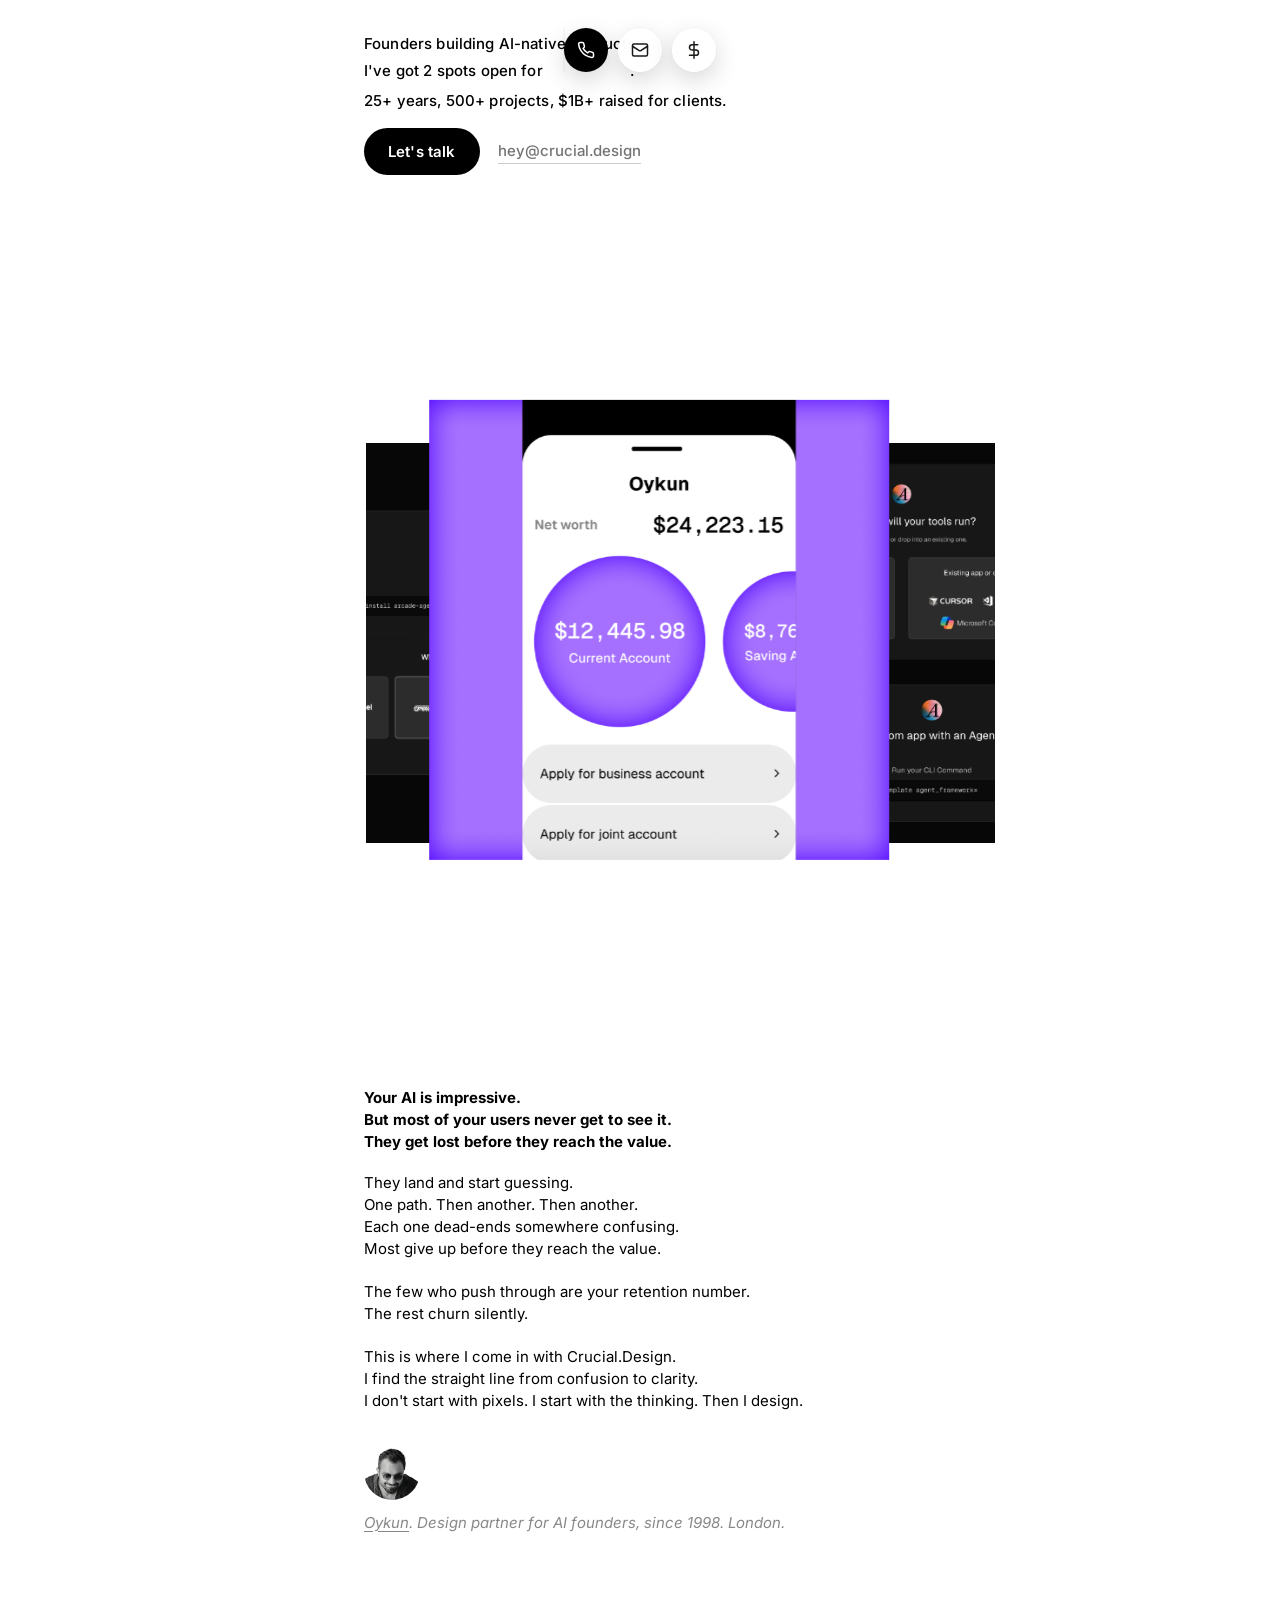
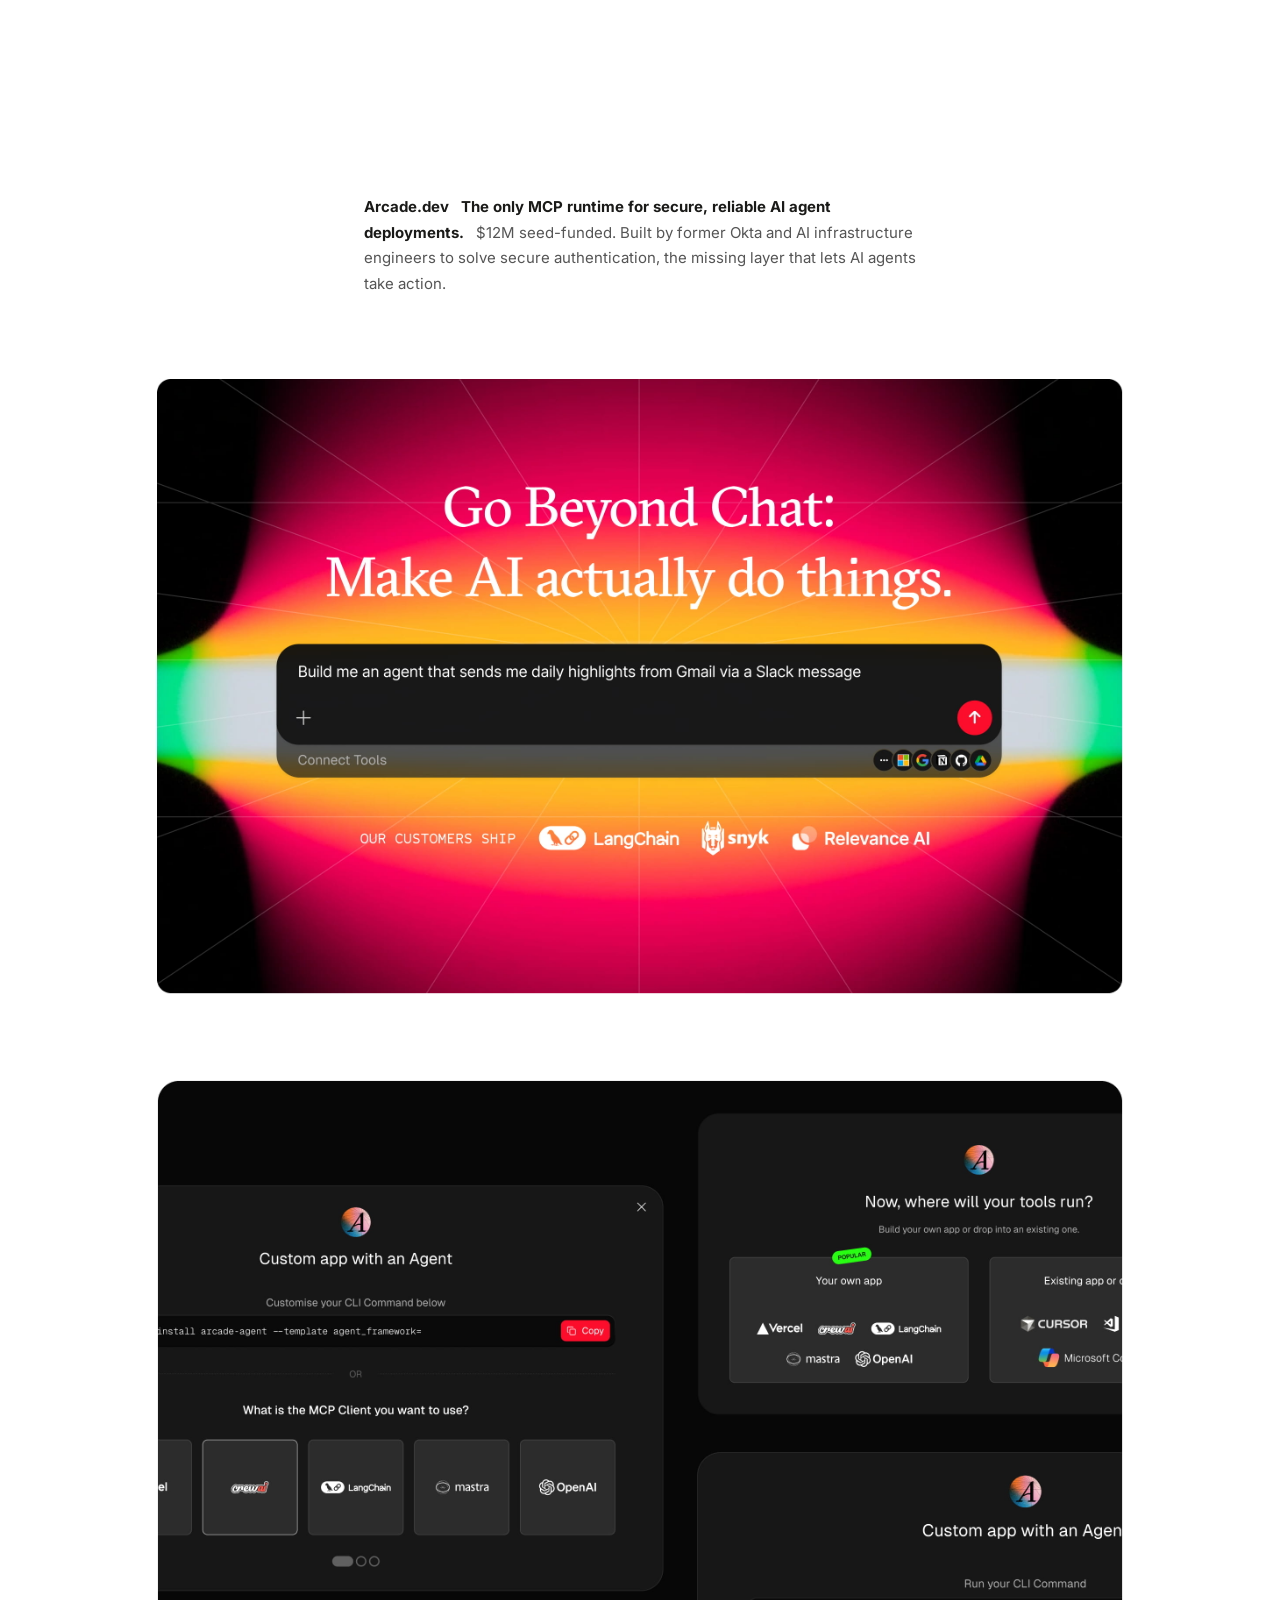
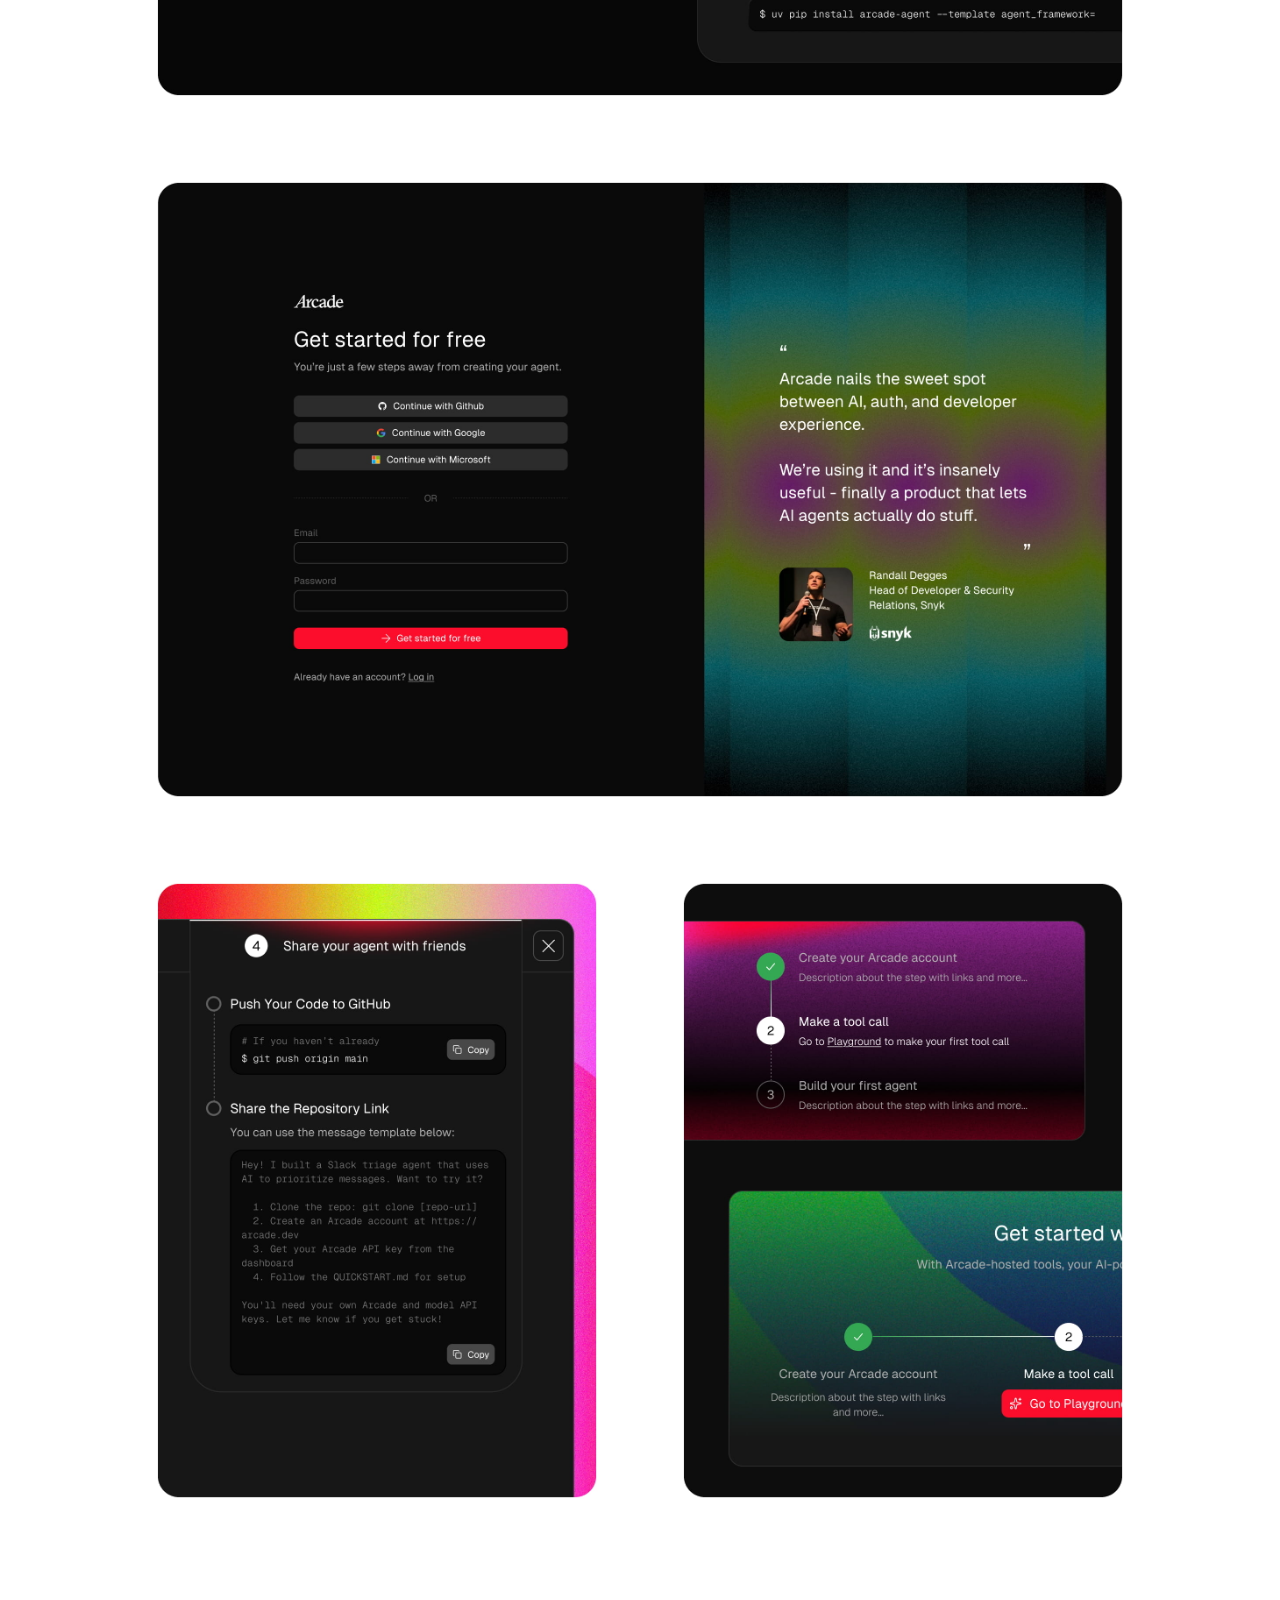
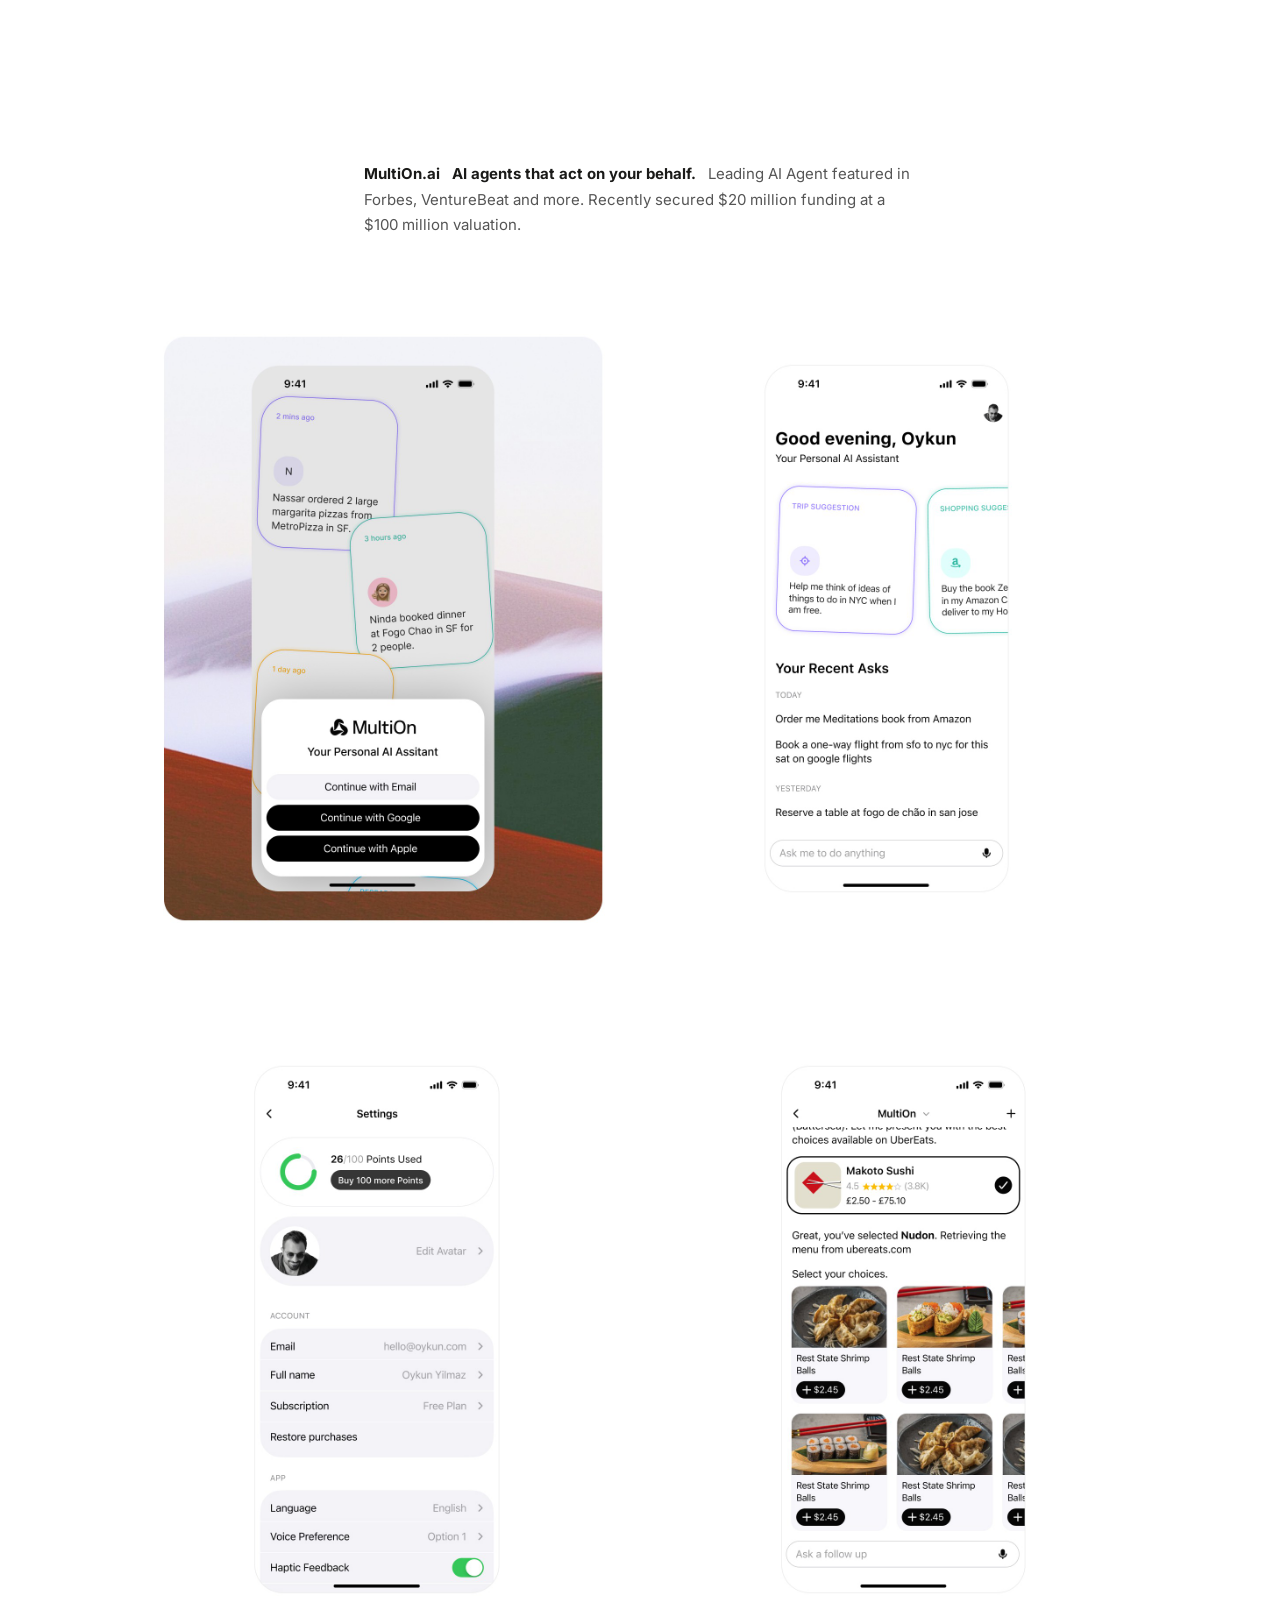
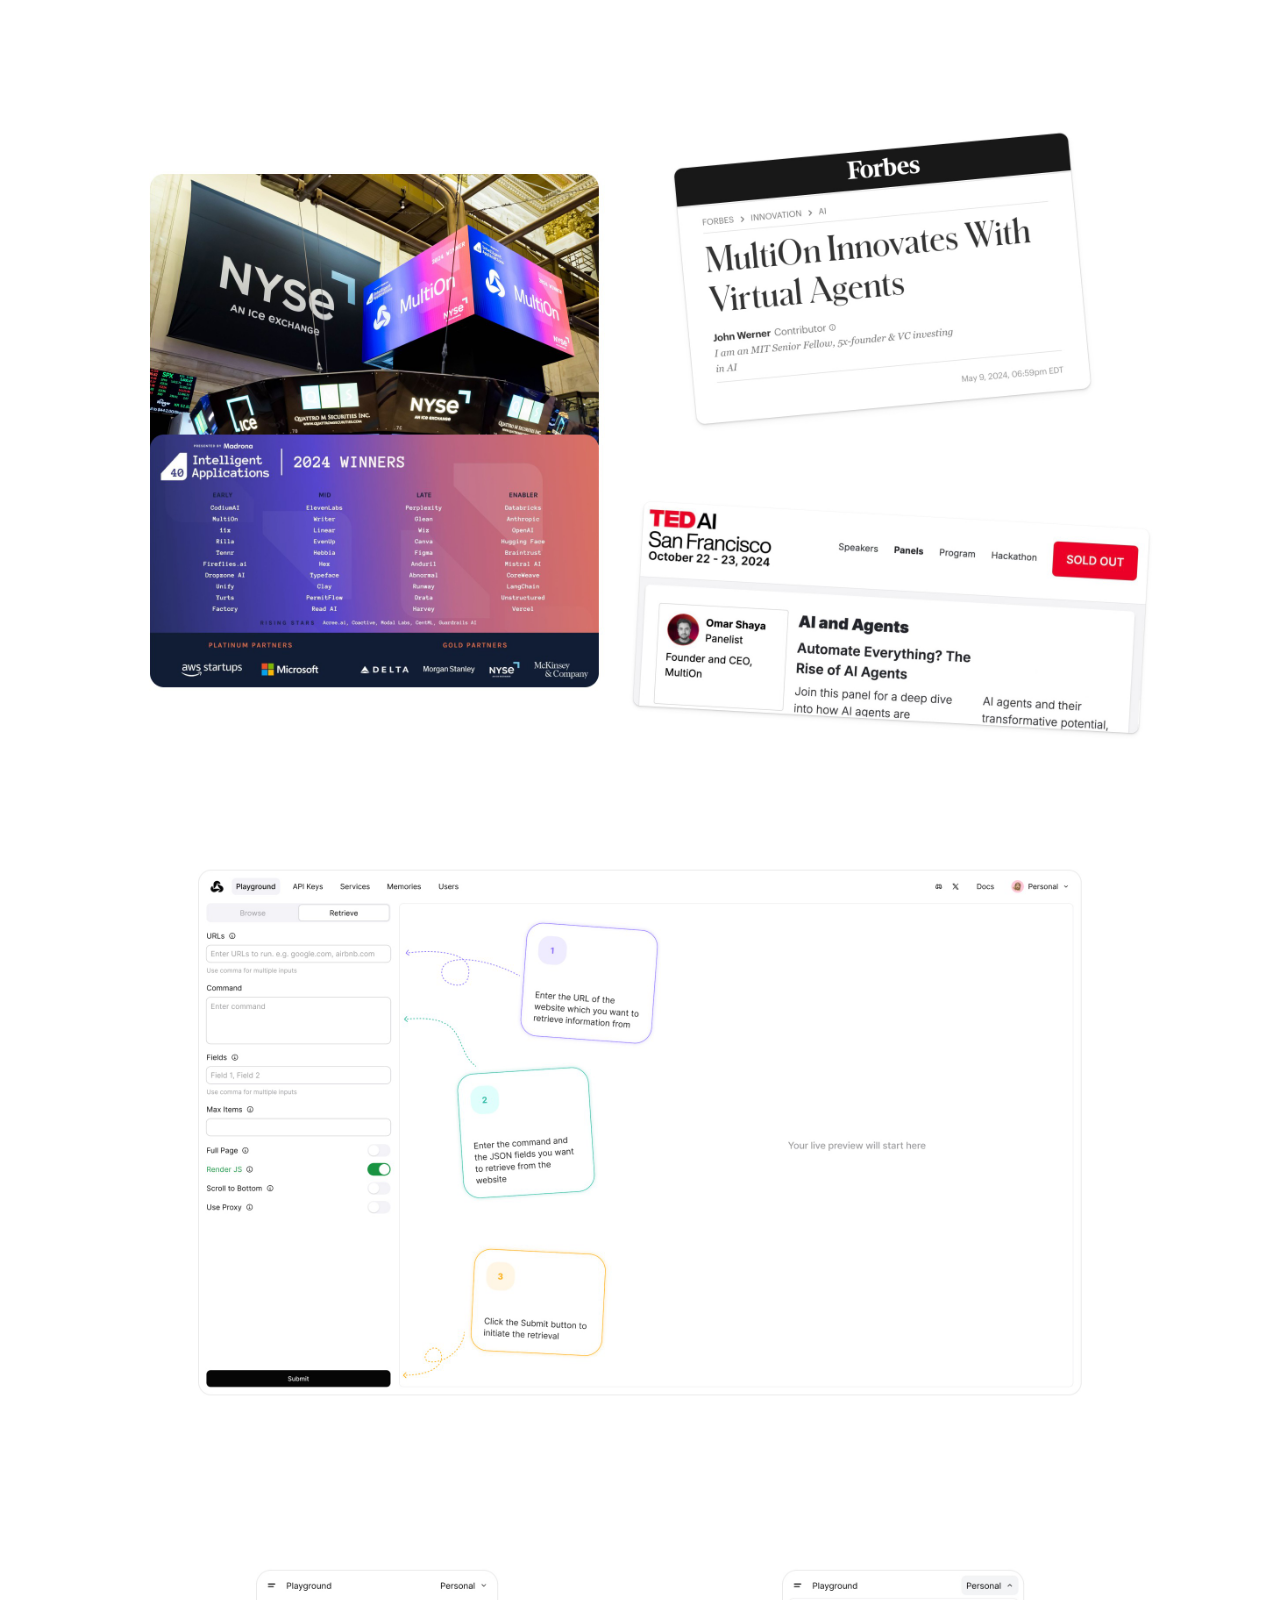
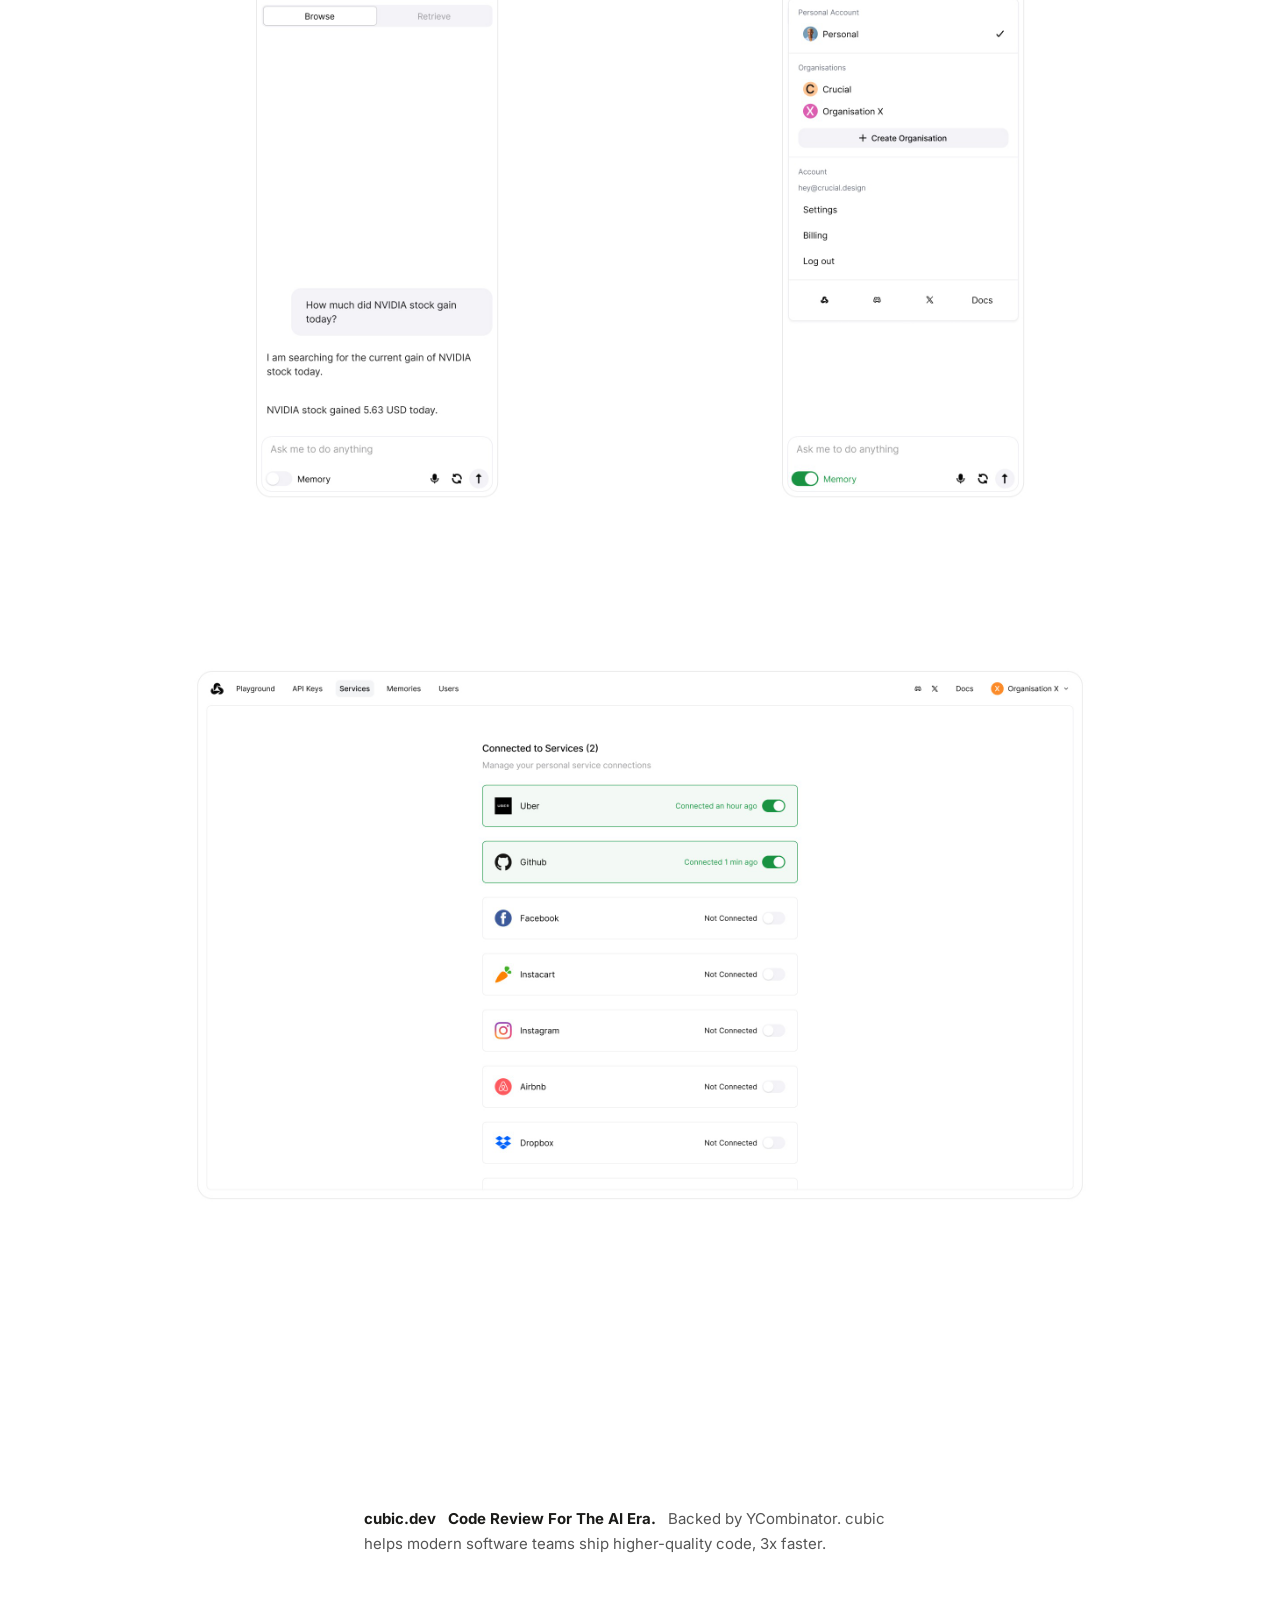
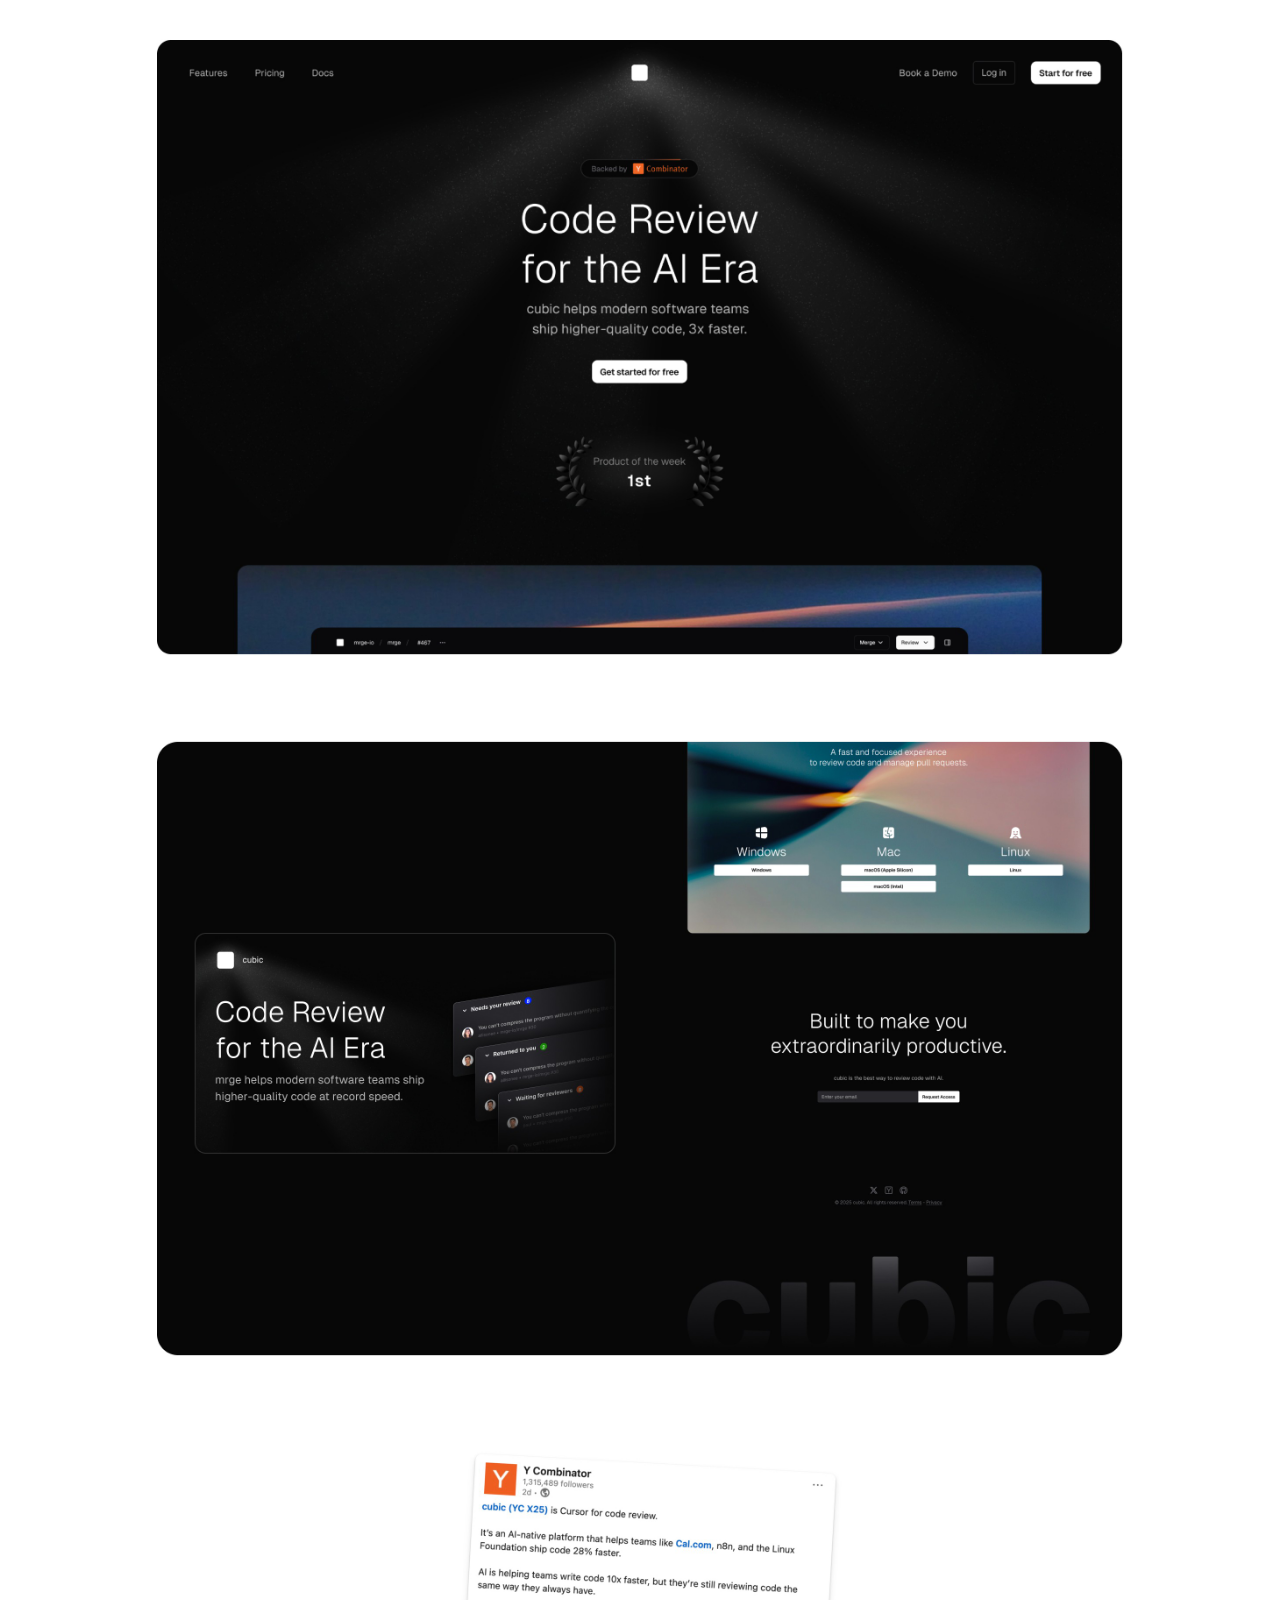
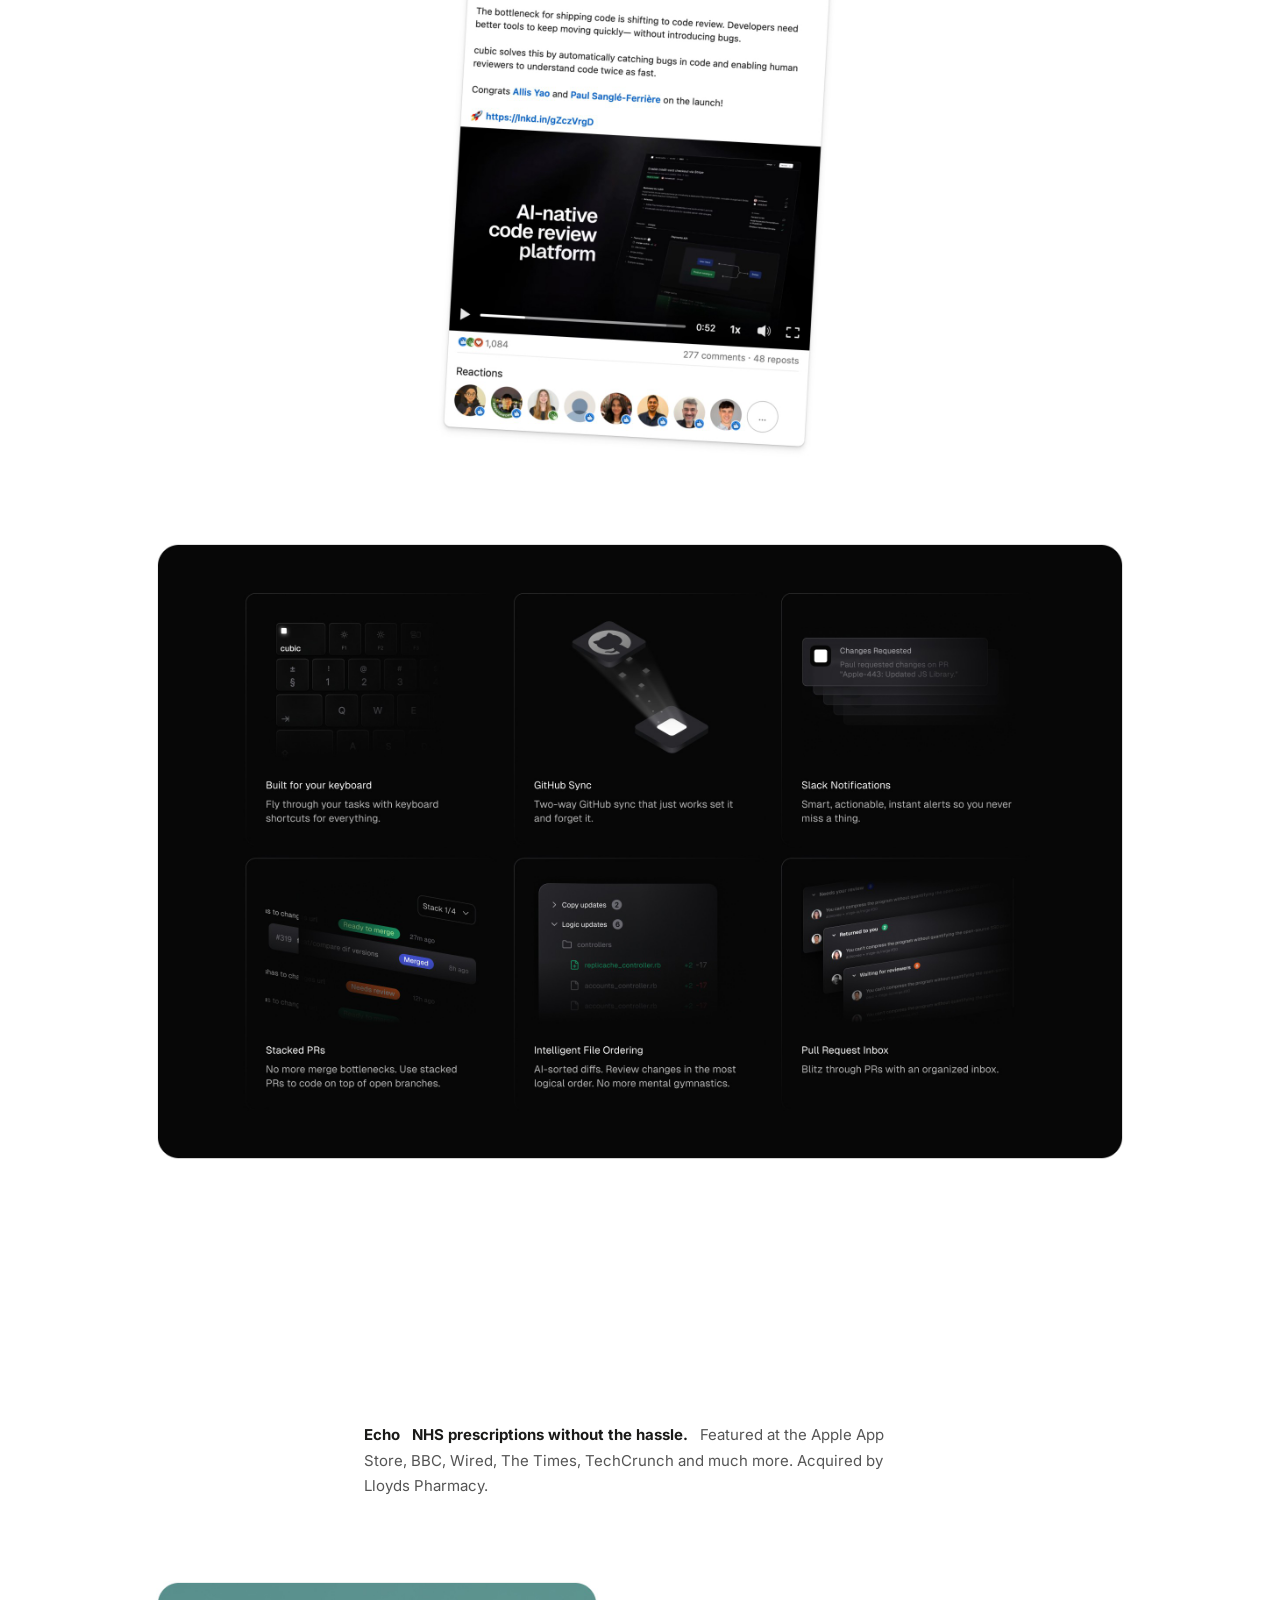
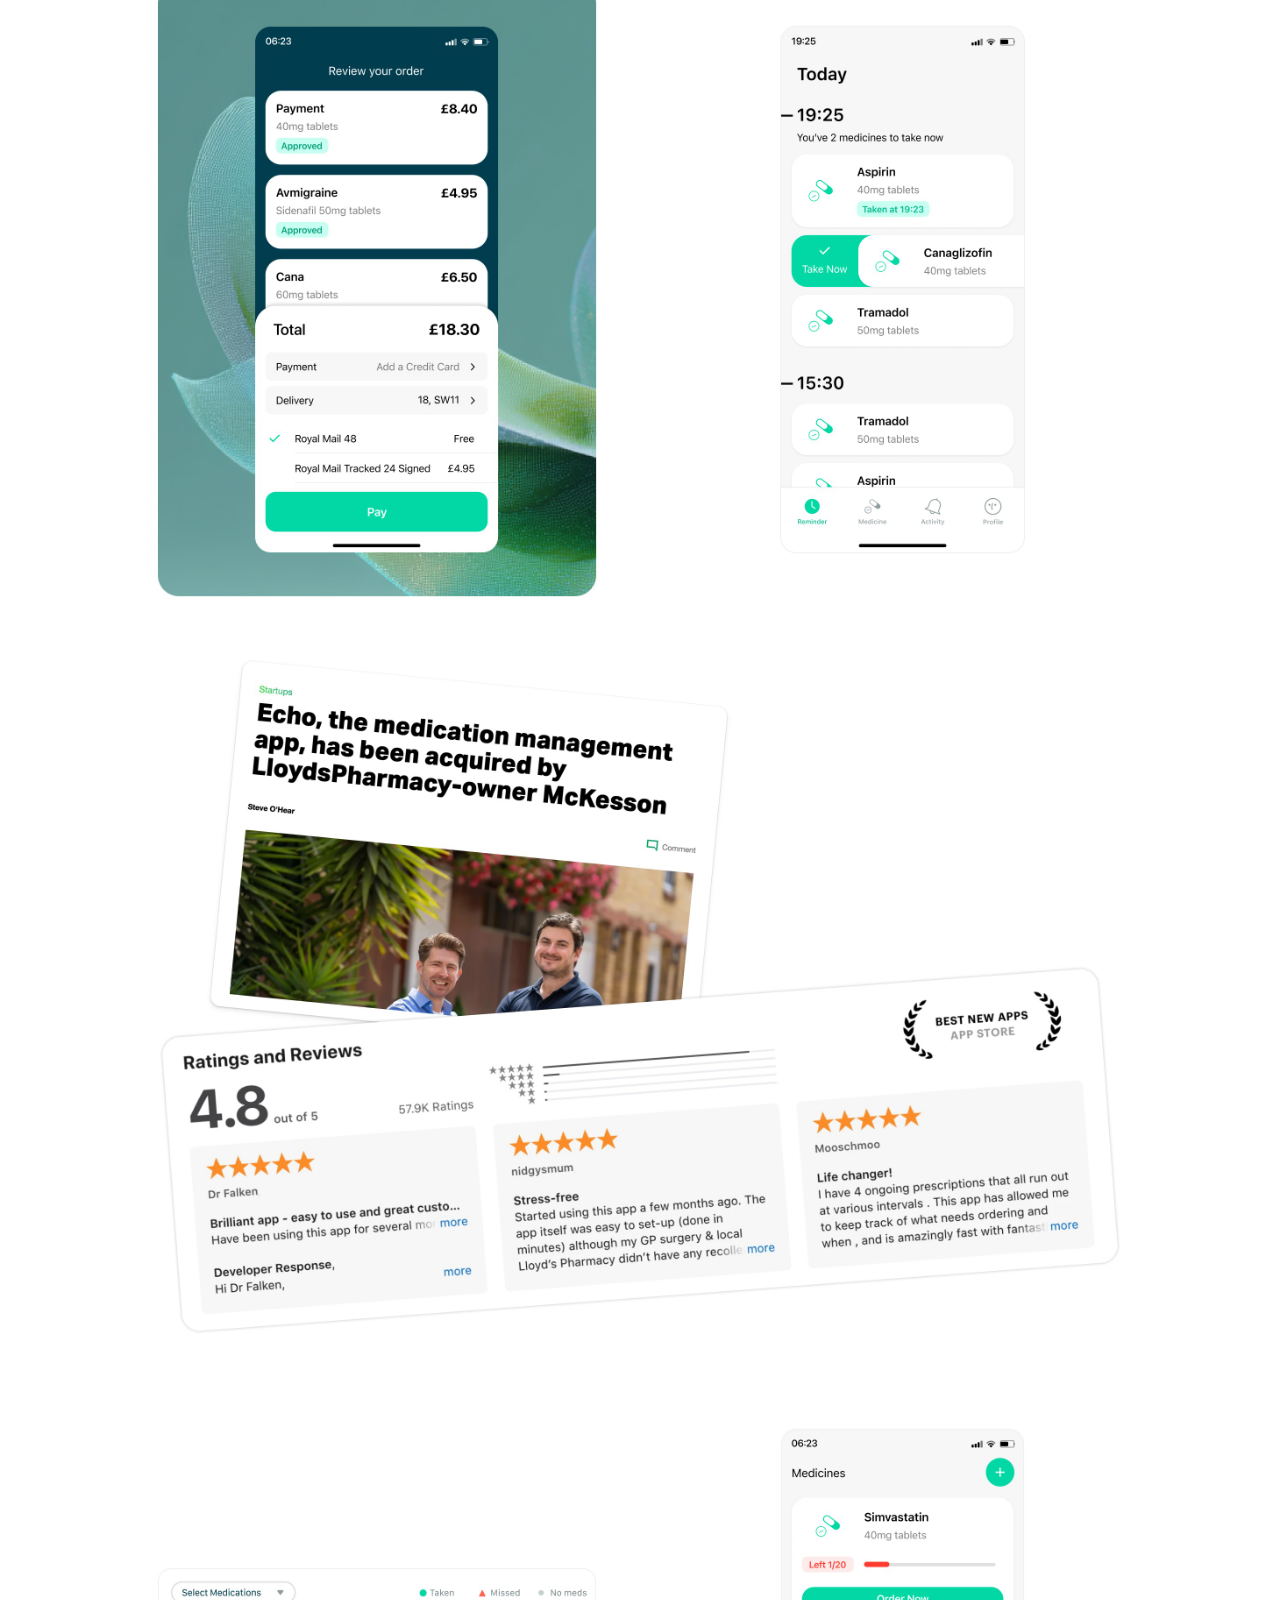
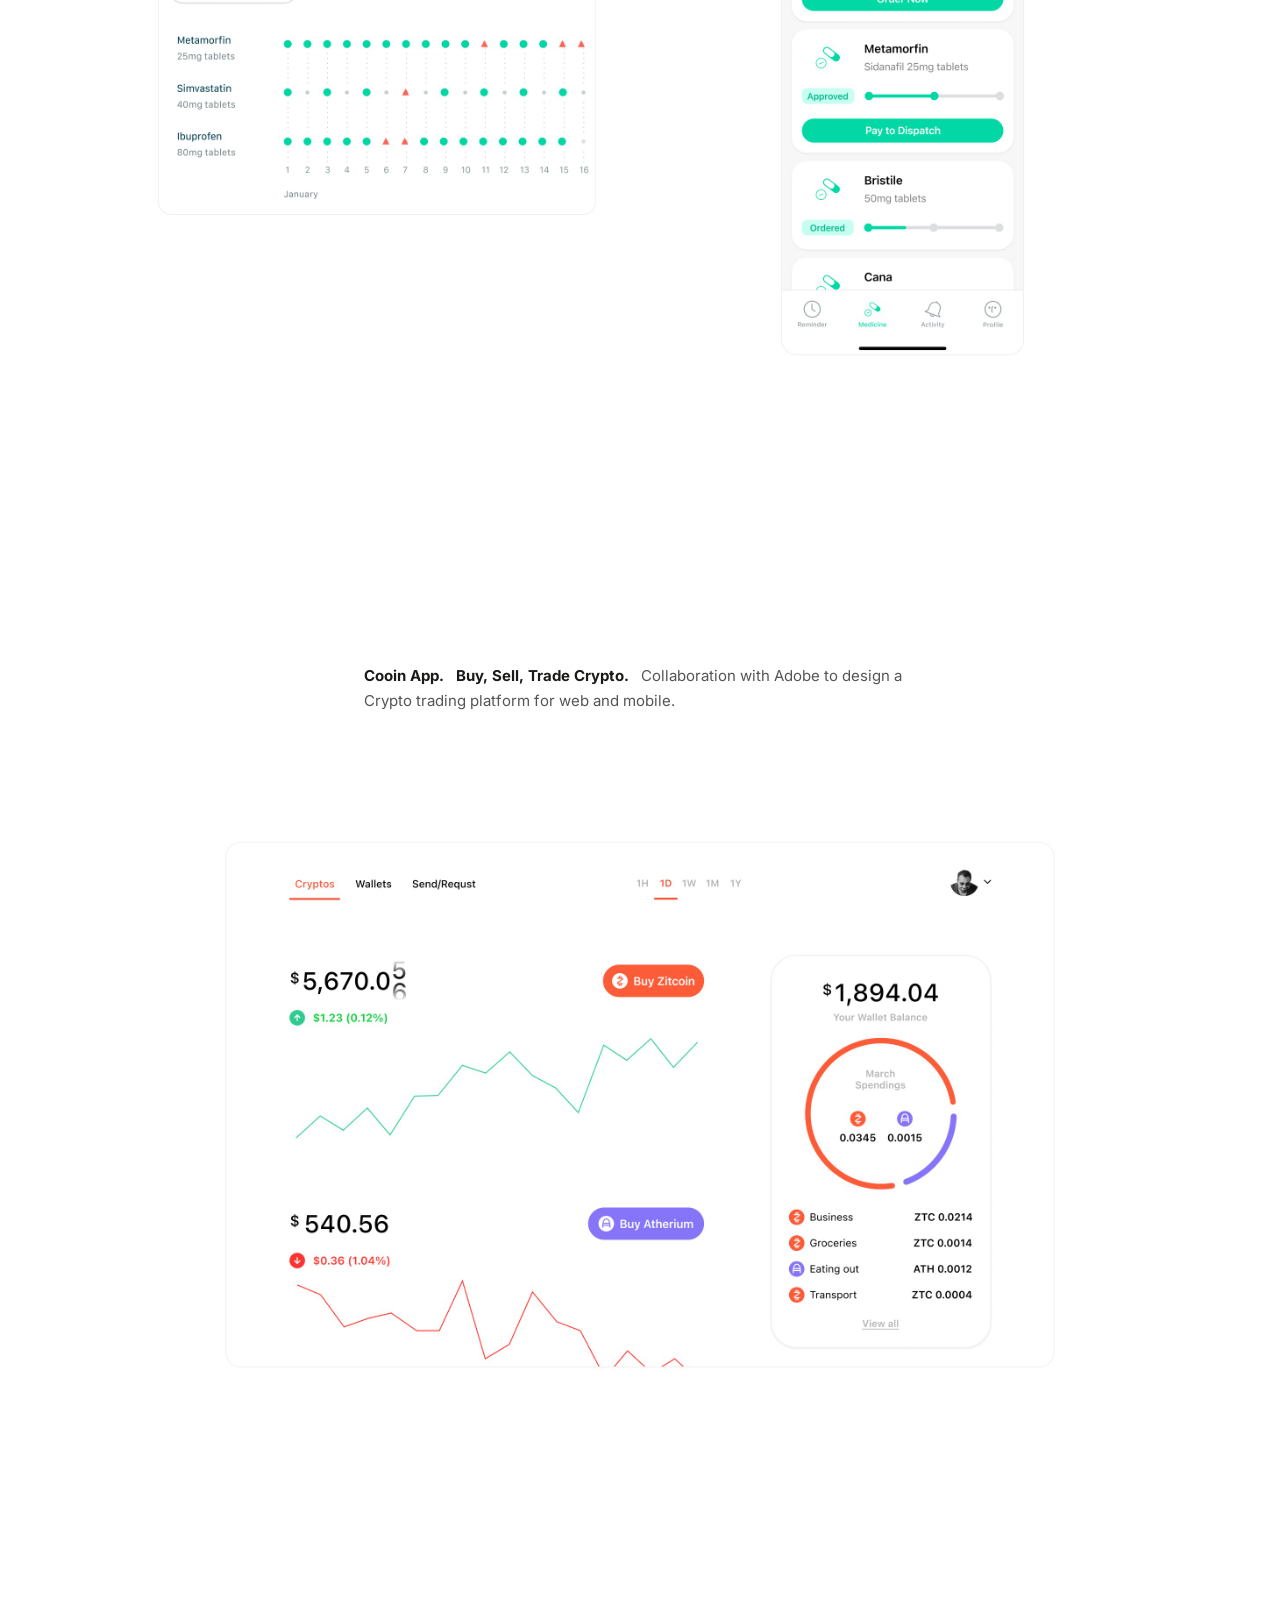
==== commit 1126e14c: "Floating bar: blip-in animation, anchor links, tooltips, snappy hover - Call + email + pricing butto" ====
--- a/index.html
+++ b/index.html
@@ -44,7 +44,7 @@
   <link rel="preconnect" href="https://fonts.gstatic.com" crossorigin>
   <link href="https://fonts.googleapis.com/css2?family=Inter:ital,opsz,wght@0,14..32,300;0,14..32,400;0,14..32,500;0,14..32,600;0,14..32,700;1,14..32,300;1,14..32,400;1,14..32,500&display=swap" rel="stylesheet">
 
-  <link rel="stylesheet" href="style.css?v=8">
+  <link rel="stylesheet" href="style.css?v=14">
 </head>
 <body>
 
@@ -63,14 +63,17 @@
 
   <!-- ============ Floating actions (fly out of the topline on scroll) ============ -->
   <div class="float-cta" id="float-cta">
-    <a class="float-btn float-btn--avatar" href="https://x.com/oykun" target="_blank" rel="noopener" aria-label="Oykun on X">
+    <a class="float-btn float-btn--avatar" href="#about" aria-label="More about Oykun" data-tooltip="25+ years, 500+ projects, $1B+ raised for clients.">
       <img src="images/avatar.jpg" alt="Oykun">
     </a>
-    <a class="float-btn float-btn--call" href="https://cal.com/crucialdesign/15min" target="_blank" rel="noopener" aria-label="Let's talk">
+    <a class="float-btn float-btn--call" href="https://cal.com/crucialdesign/15min" target="_blank" rel="noopener" aria-label="Let's talk" data-tooltip="Book a call">
       <svg viewBox="0 0 24 24" fill="none" stroke="currentColor" stroke-width="2" stroke-linecap="round" stroke-linejoin="round" aria-hidden="true"><path d="M22 16.92v3a2 2 0 0 1-2.18 2 19.79 19.79 0 0 1-8.63-3.07 19.5 19.5 0 0 1-6-6 19.79 19.79 0 0 1-3.07-8.67A2 2 0 0 1 4.11 2h3a2 2 0 0 1 2 1.72c.127.96.361 1.903.7 2.81a2 2 0 0 1-.45 2.11L8.09 9.91a16 16 0 0 0 6 6l1.27-1.27a2 2 0 0 1 2.11-.45c.907.339 1.85.573 2.81.7A2 2 0 0 1 22 16.92z"/></svg>
     </a>
-    <a class="float-btn float-btn--email" href="mailto:hey@crucial.design" aria-label="Email hey@crucial.design">
+    <a class="float-btn float-btn--email" href="mailto:hey@crucial.design" aria-label="Email hey@crucial.design" data-tooltip="Mail to hey@crucial.design">
       <svg viewBox="0 0 24 24" fill="none" stroke="currentColor" stroke-width="2" stroke-linecap="round" stroke-linejoin="round" aria-hidden="true"><rect x="2" y="4" width="20" height="16" rx="2"/><path d="m22 7-8.97 5.7a1.94 1.94 0 0 1-2.06 0L2 7"/></svg>
+    </a>
+    <a class="float-btn float-btn--pricing" href="#process" aria-label="Process and pricing" data-tooltip="2 spots open. Starting from $4,987/mth">
+      <svg viewBox="0 0 24 24" fill="none" stroke="currentColor" stroke-width="2" stroke-linecap="round" stroke-linejoin="round" aria-hidden="true"><line x1="12" y1="1" x2="12" y2="23"/><path d="M17 5H9.5a3.5 3.5 0 0 0 0 7h5a3.5 3.5 0 0 1 0 7H6"/></svg>
     </a>
   </div>
 
@@ -286,7 +289,7 @@
   </section>
 
   <!-- ============ Footer ============ -->
-  <footer class="footer">
+  <footer class="footer" id="about">
     <div class="footer-photos">
       <a href="https://x.com/oykun/status/1971126280386138421" target="_blank" rel="noopener" class="footer-photo" style="--rot: -4deg; --x: -5%; --y: 0;"><img src="images/about-1.jpg" alt="Oykun selfie"></a>
       <a href="https://x.com/oykun/status/2023450450947960847" target="_blank" rel="noopener" class="footer-photo" style="--rot: 3deg; --x: 8%; --y: -10px;"><img src="images/about-2.jpg" alt="Cat and laptop"></a>
@@ -313,7 +316,7 @@
     </div>
   </footer>
 
-  <script src="main.js?v=3"></script>
+  <script src="main.js?v=5"></script>
   <script>
     (function(){
       var words = ['product design','branding','web design','UX strategy','design systems'];
--- a/style.css
+++ b/style.css
@@ -481,11 +481,11 @@
   gap: 18px;
 }
 
-/* Floating actions — circular icon buttons that fly out of the in-page
-   topline buttons once they scroll away (motion handled in main.js). */
+/* Floating actions — circular icon buttons that blip in (scale + fade pop)
+   once the topline scrolls away, staggered with a slight delay. */
 .float-cta {
   position: fixed;
-  top: 16px;
+  top: 28px;
   left: 0;
   right: 0;
   z-index: 200;
@@ -493,31 +493,83 @@
   justify-content: center;
   align-items: center;
   gap: 10px;
-  opacity: 0;
   pointer-events: none;
-  will-change: transform, opacity;
-}
-
-.float-cta.is-visible {
-  opacity: 1;
 }
 
 .float-btn {
+  position: relative;
   display: inline-flex;
   align-items: center;
   justify-content: center;
   width: 44px;
   height: 44px;
   border-radius: 50%;
-  pointer-events: auto;
   box-shadow: 0 8px 24px rgba(0, 0, 0, 0.16), 0 0 0 0.5px rgba(0, 0, 0, 0.06);
   transition: transform 0.2s ease, background 0.2s ease, color 0.2s ease;
+}
+
+/* Tooltip below each icon (the bar lives at the top of the viewport). */
+.float-btn[data-tooltip]::after {
+  content: attr(data-tooltip);
+  position: absolute;
+  top: calc(100% + 10px);
+  left: 50%;
+  transform: translateX(-50%) translateY(-4px);
+  background: #000;
+  color: #fff;
+  font-size: 12px;
+  font-weight: 500;
+  line-height: 1.3;
+  letter-spacing: 0.01em;
+  padding: 7px 11px;
+  border-radius: 8px;
+  white-space: nowrap;
+  opacity: 0;
+  pointer-events: none;
+  box-shadow: 0 6px 18px rgba(0, 0, 0, 0.18);
+  transition: opacity 0.18s ease, transform 0.18s ease;
+}
+
+.float-btn[data-tooltip]:hover::after,
+.float-btn[data-tooltip]:focus-visible::after {
+  opacity: 1;
+  transform: translateX(-50%) translateY(0);
 }
 
 .float-btn svg {
   width: 18px;
   height: 18px;
   display: block;
+}
+
+/* Call + email + pricing blip in like the avatar, staggered behind it. */
+.float-btn--call,
+.float-btn--email,
+.float-btn--pricing {
+  opacity: 0;
+  transform: scale(0.3);
+  pointer-events: none;
+  /* snappy transition for hover; the blip itself runs as a keyframe below */
+  transition: transform 0.12s ease, opacity 0.12s ease,
+              background 0.2s ease, color 0.2s ease;
+}
+
+.float-cta.is-visible .float-btn--call,
+.float-cta.is-visible .float-btn--email,
+.float-cta.is-visible .float-btn--pricing {
+  opacity: 1;
+  transform: scale(1);
+  pointer-events: auto;
+  animation: floatBlip 0.45s cubic-bezier(0.22, 1, 0.36, 1) backwards;
+}
+
+.float-cta.is-visible .float-btn--call { animation-delay: 0.08s; }
+.float-cta.is-visible .float-btn--email { animation-delay: 0.18s; }
+.float-cta.is-visible .float-btn--pricing { animation-delay: 0.28s; }
+
+@keyframes floatBlip {
+  from { opacity: 0; transform: scale(0.3); }
+  to   { opacity: 1; transform: scale(1); }
 }
 
 /* Avatar stays collapsed until the in-page hero avatar is scrolled past,
@@ -526,15 +578,15 @@
   width: 0;
   padding: 0;
   margin-right: -10px;        /* cancel the flex gap while collapsed */
-  overflow: hidden;
   background: #fff;
   opacity: 0;
   transform: scale(0.3);
   pointer-events: none;
+  /* width/margin handle the collapse; transform stays snappy for hover */
   transition: width 0.45s cubic-bezier(0.22, 1, 0.36, 1),
               margin-right 0.45s cubic-bezier(0.22, 1, 0.36, 1),
               opacity 0.3s ease,
-              transform 0.45s cubic-bezier(0.22, 1, 0.36, 1);
+              transform 0.12s ease;
 }
 
 .float-cta.show-avatar .float-btn--avatar {
@@ -543,6 +595,12 @@
   opacity: 1;
   transform: scale(1);
   pointer-events: auto;
+  animation: avatarBlip 0.45s cubic-bezier(0.22, 1, 0.36, 1) backwards;
+}
+
+@keyframes avatarBlip {
+  from { width: 0; margin-right: -10px; opacity: 0; transform: scale(0.3); }
+  to   { width: 44px; margin-right: 0; opacity: 1; transform: scale(1); }
 }
 
 .float-btn--avatar img {
@@ -553,7 +611,7 @@
 }
 
 .float-cta.show-avatar .float-btn--avatar:hover {
-  transform: translateY(-2px);
+  transform: translateY(5px);
 }
 
 .float-btn--call {
@@ -561,26 +619,38 @@
   color: #fff;
 }
 
-.float-btn--call:hover {
+.float-cta.is-visible .float-btn--call:hover {
   background: #1a1a1a;
-  transform: translateY(-2px);
+  transform: translateY(5px);
 }
 
 .float-btn--email {
-  background: rgba(255, 255, 255, 0.9);
+  background: rgba(255, 255, 255, 0.97);
   color: #1A1A18;
   backdrop-filter: blur(24px) saturate(160%);
   -webkit-backdrop-filter: blur(24px) saturate(160%);
 }
 
-.float-btn--email:hover {
-  color: #000;
-  transform: translateY(-2px);
+.float-cta.is-visible .float-btn--email:hover {
+  color: #000;
+  transform: translateY(5px);
+}
+
+.float-btn--pricing {
+  background: rgba(255, 255, 255, 0.97);
+  color: #1A1A18;
+  backdrop-filter: blur(24px) saturate(160%);
+  -webkit-backdrop-filter: blur(24px) saturate(160%);
+}
+
+.float-cta.is-visible .float-btn--pricing:hover {
+  color: #000;
+  transform: translateY(5px);
 }
 
 @media (max-width: 768px) {
   .float-cta {
-    top: 12px;
+    top: 20px;
     gap: 10px;
   }
 
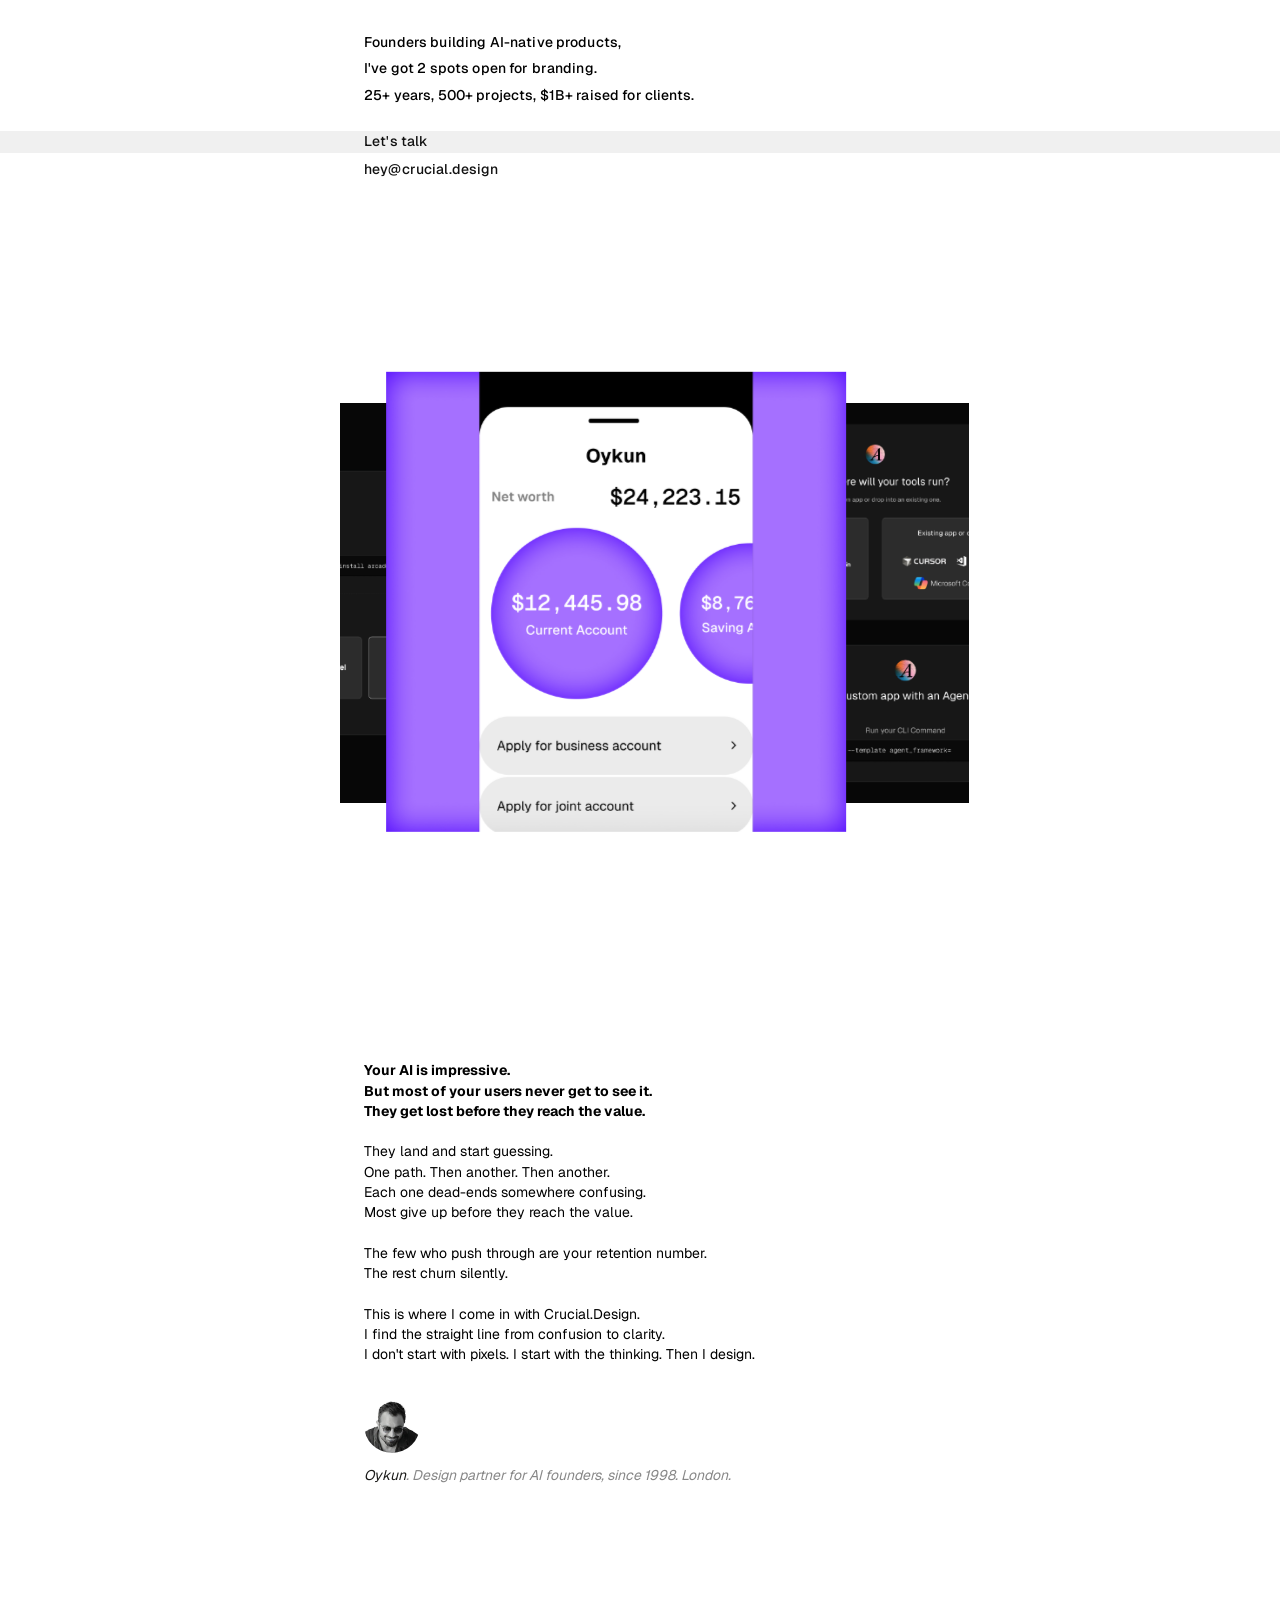
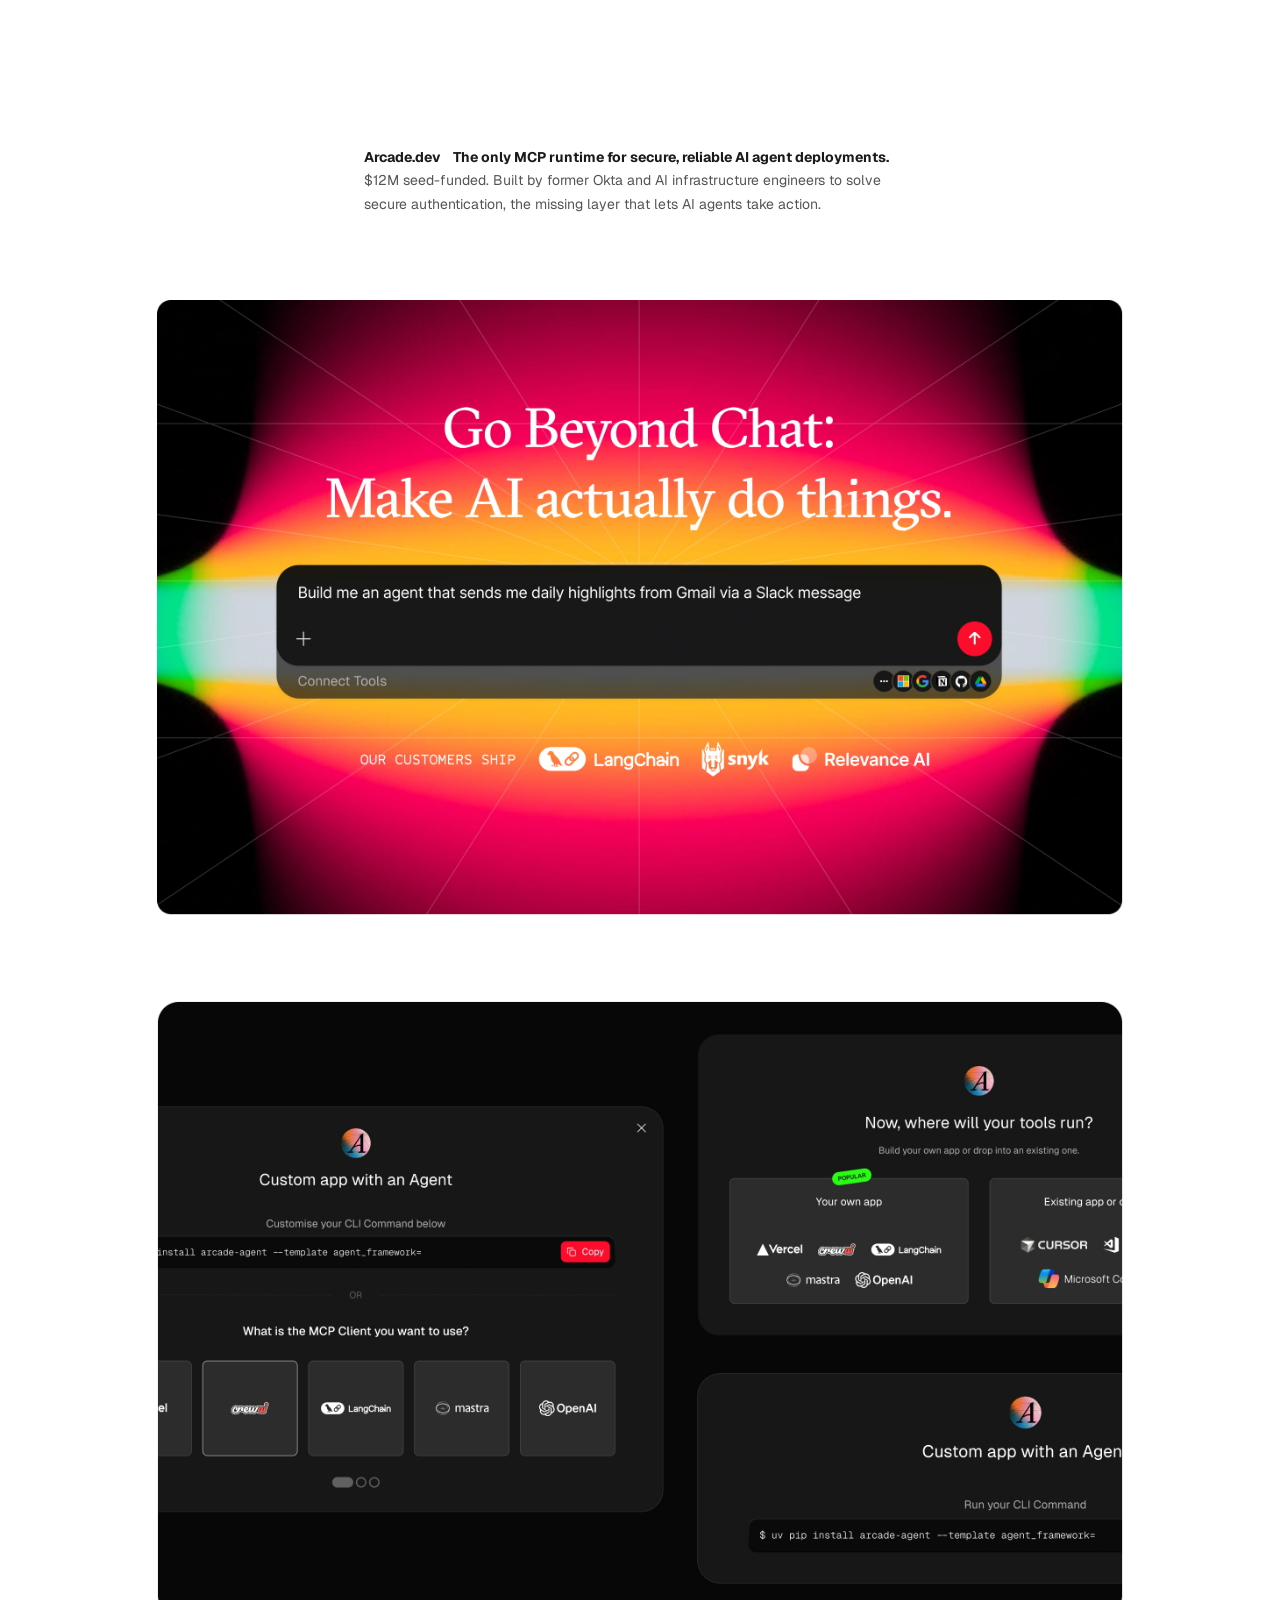
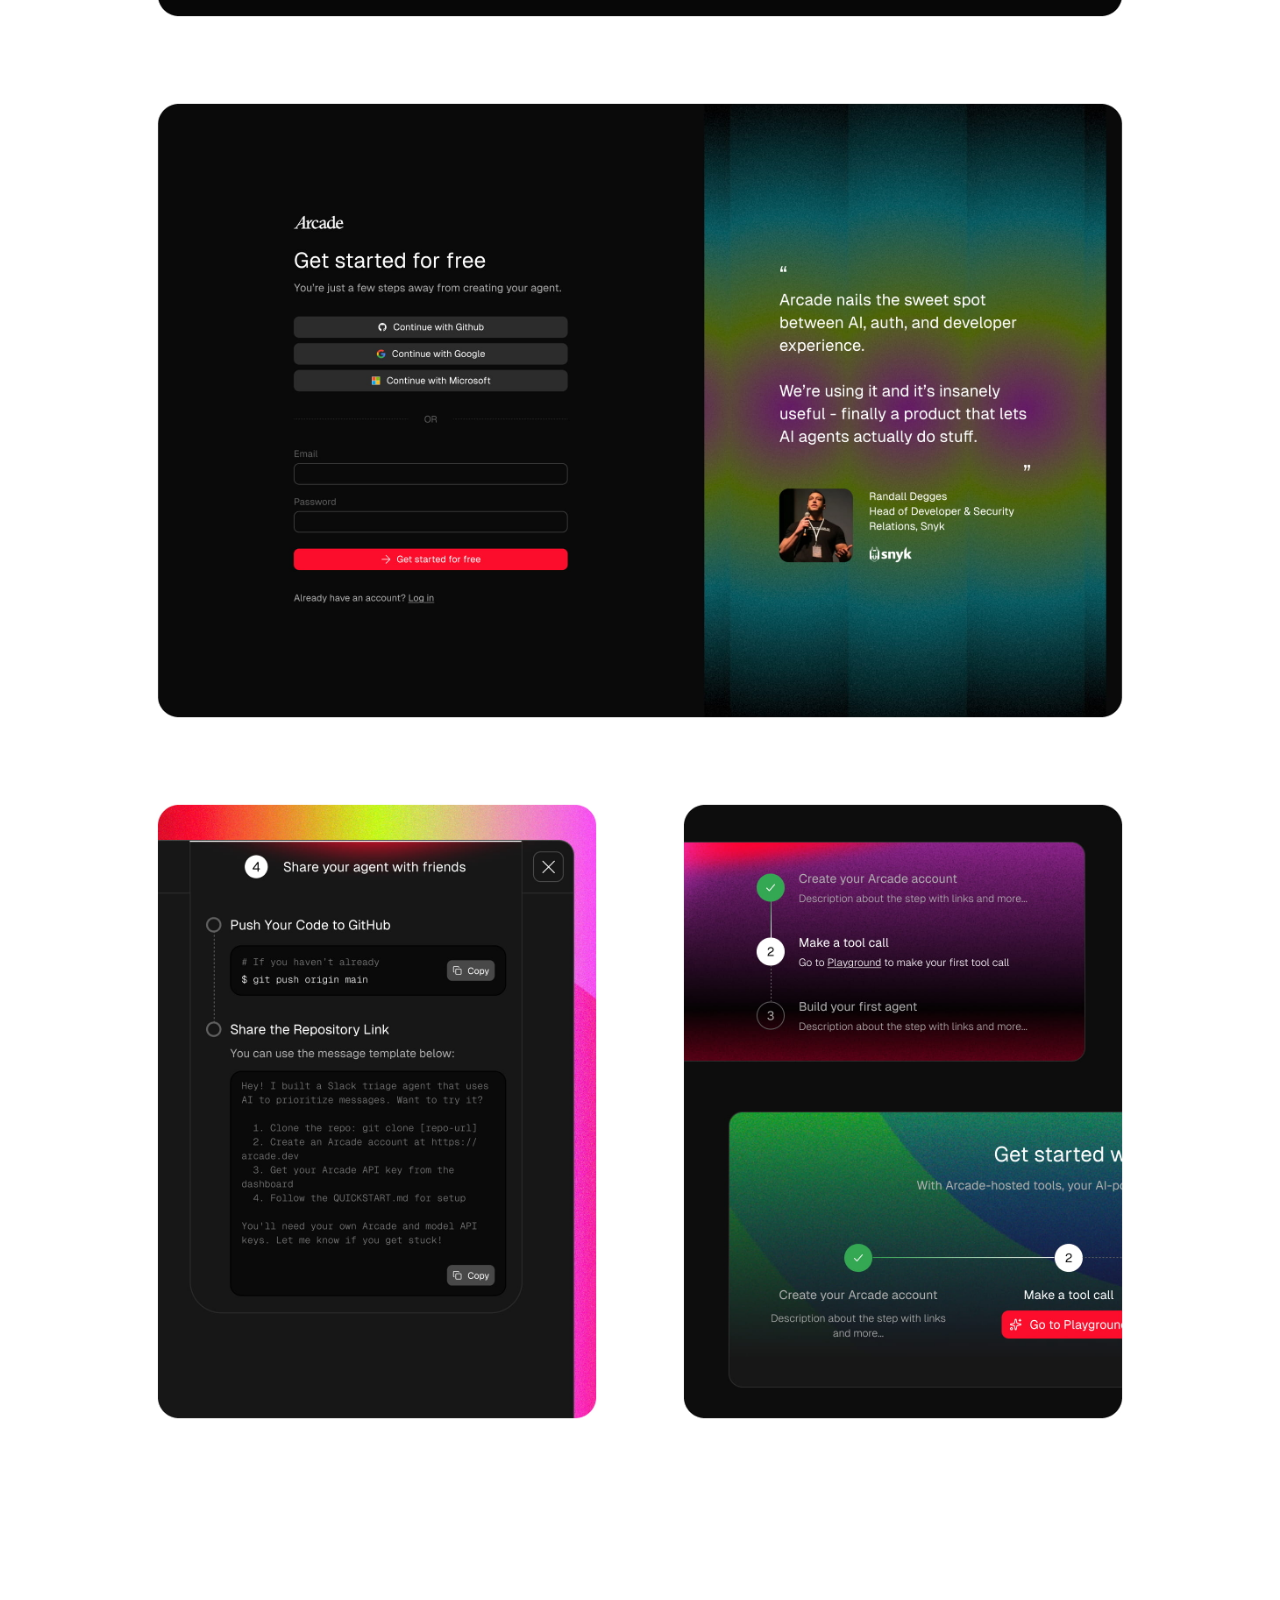
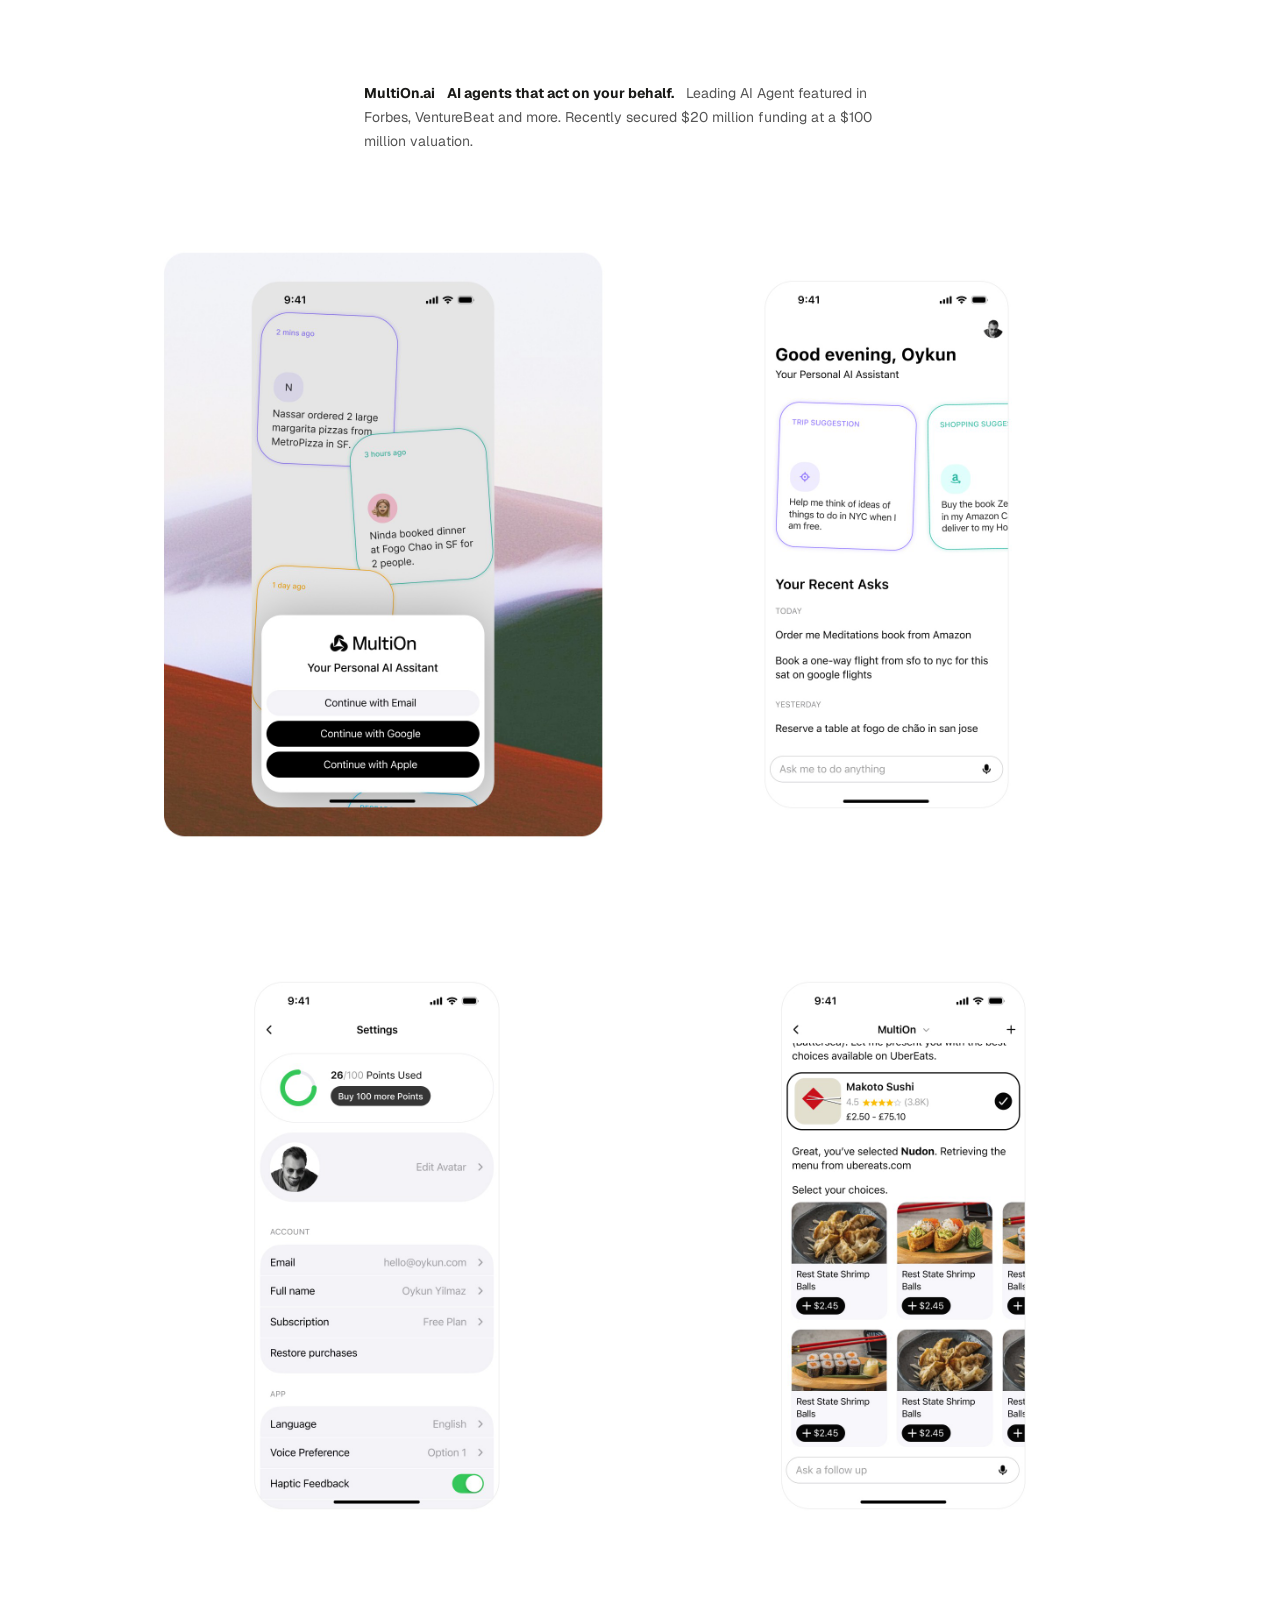
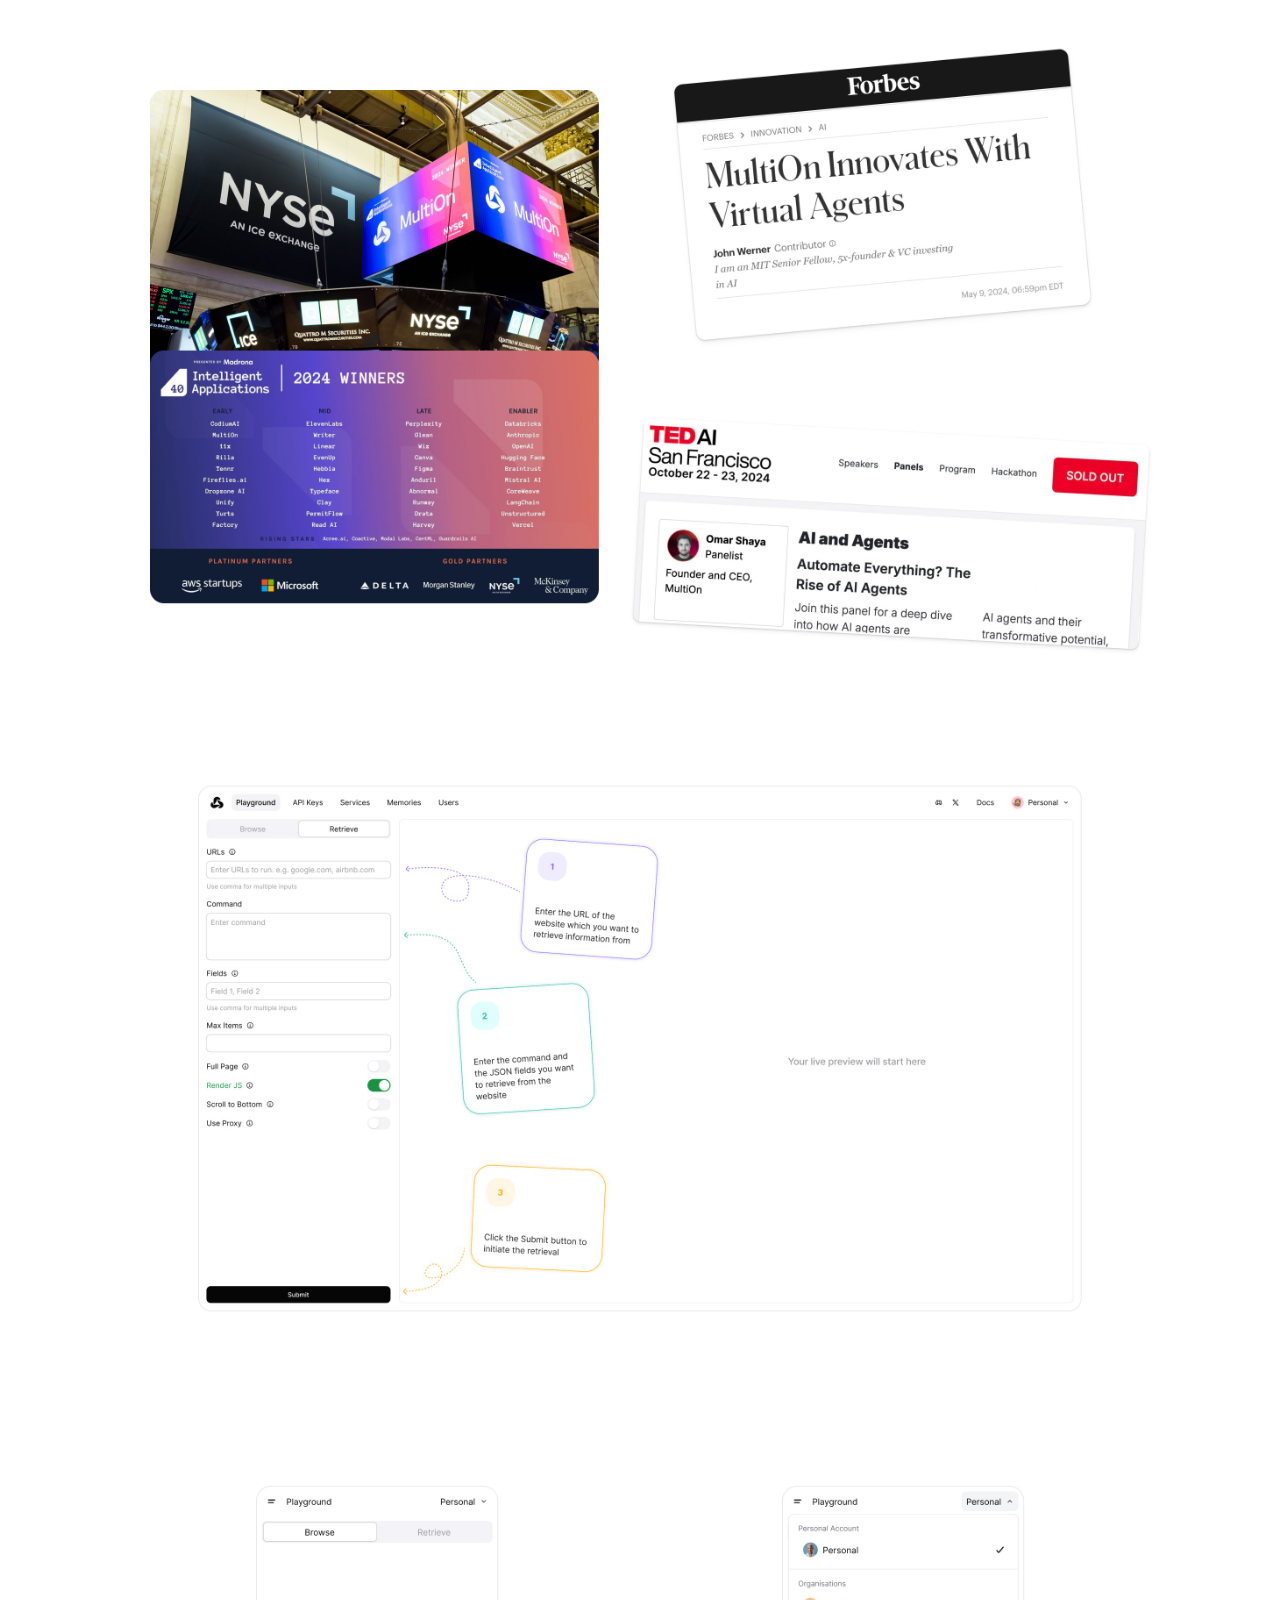
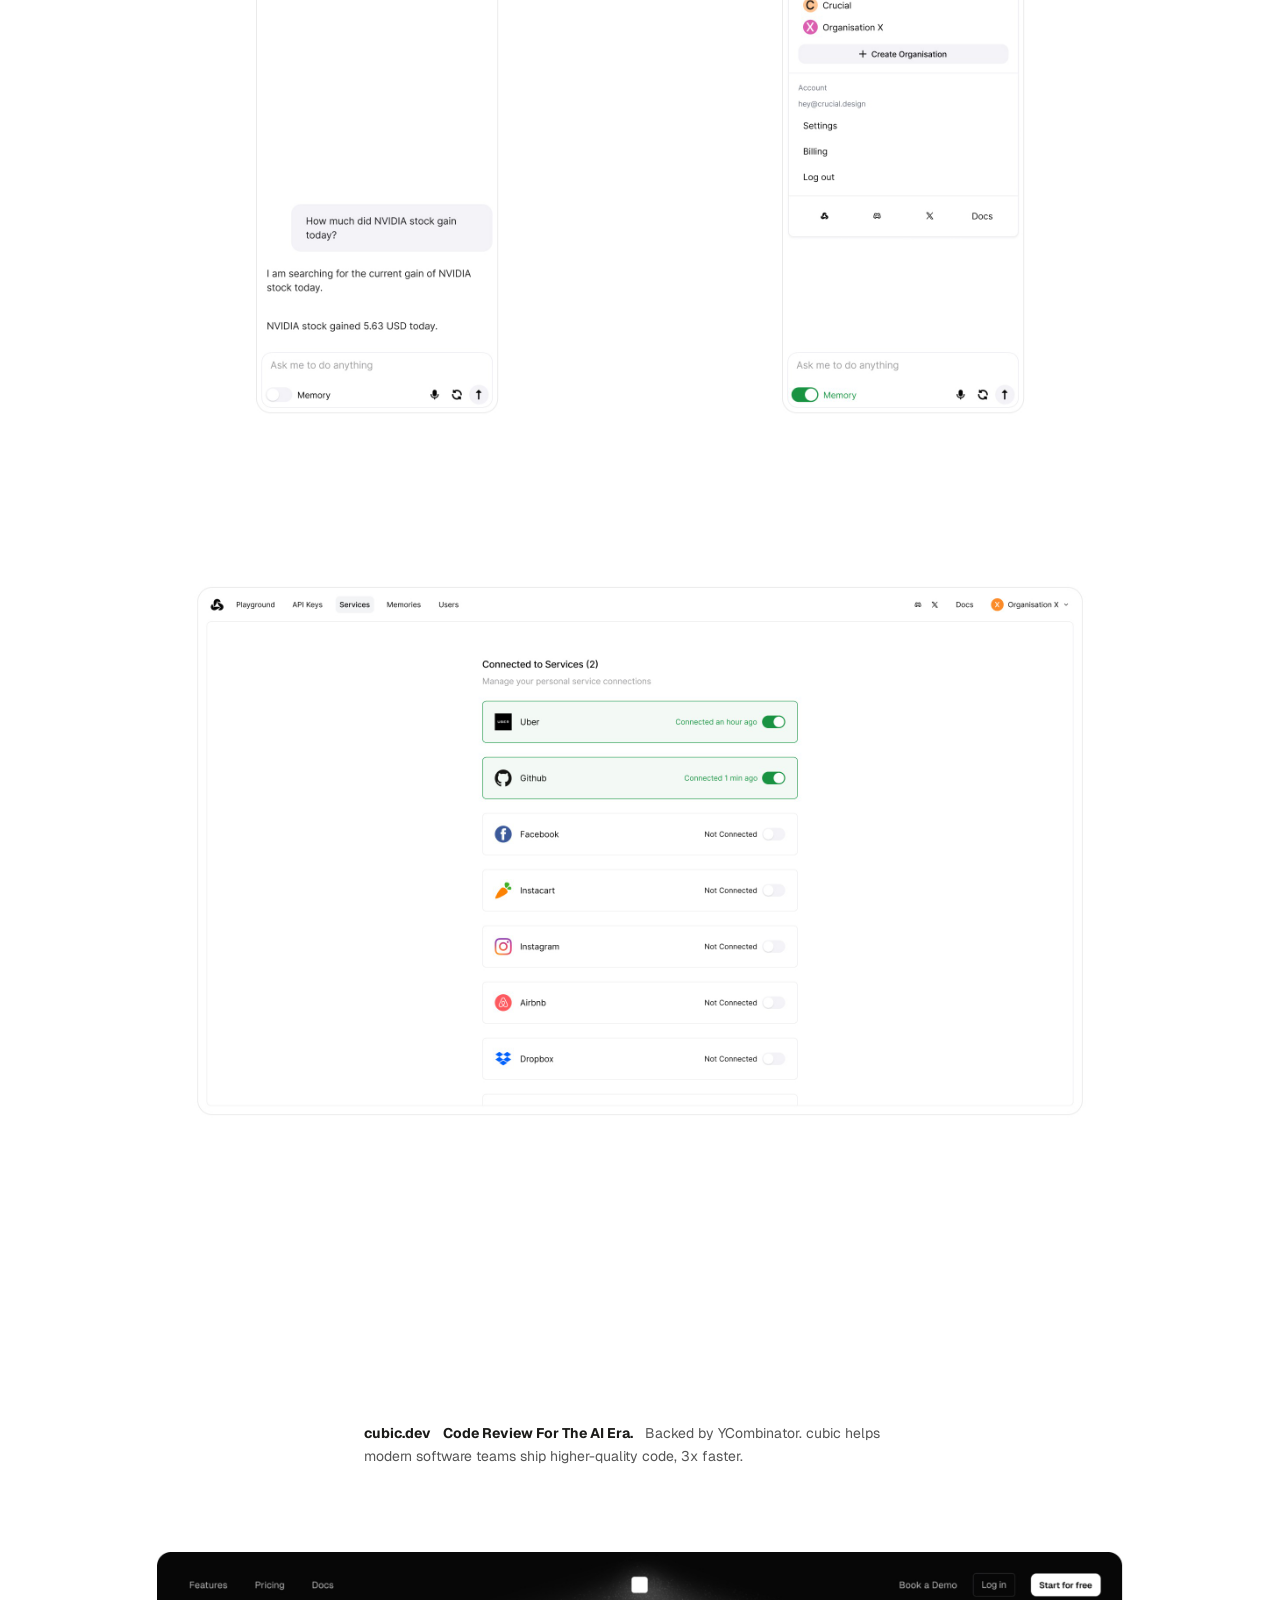
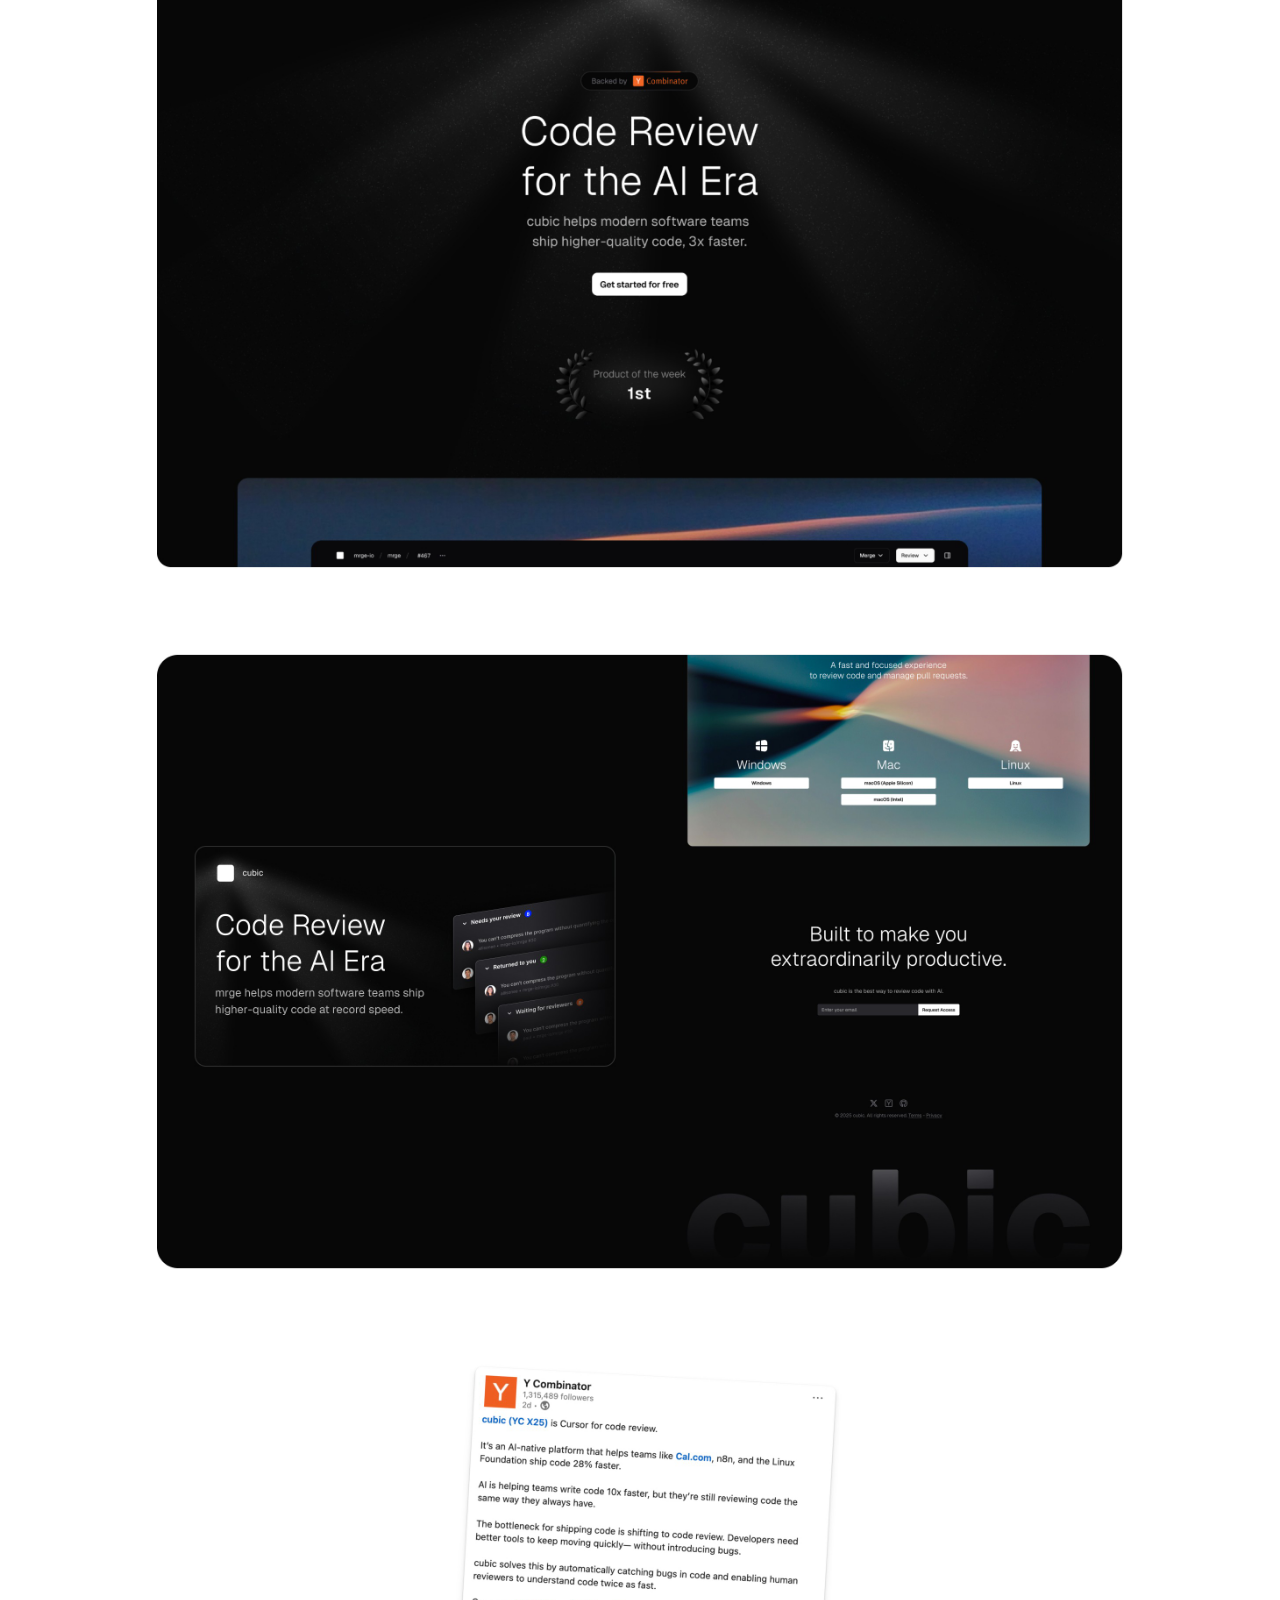
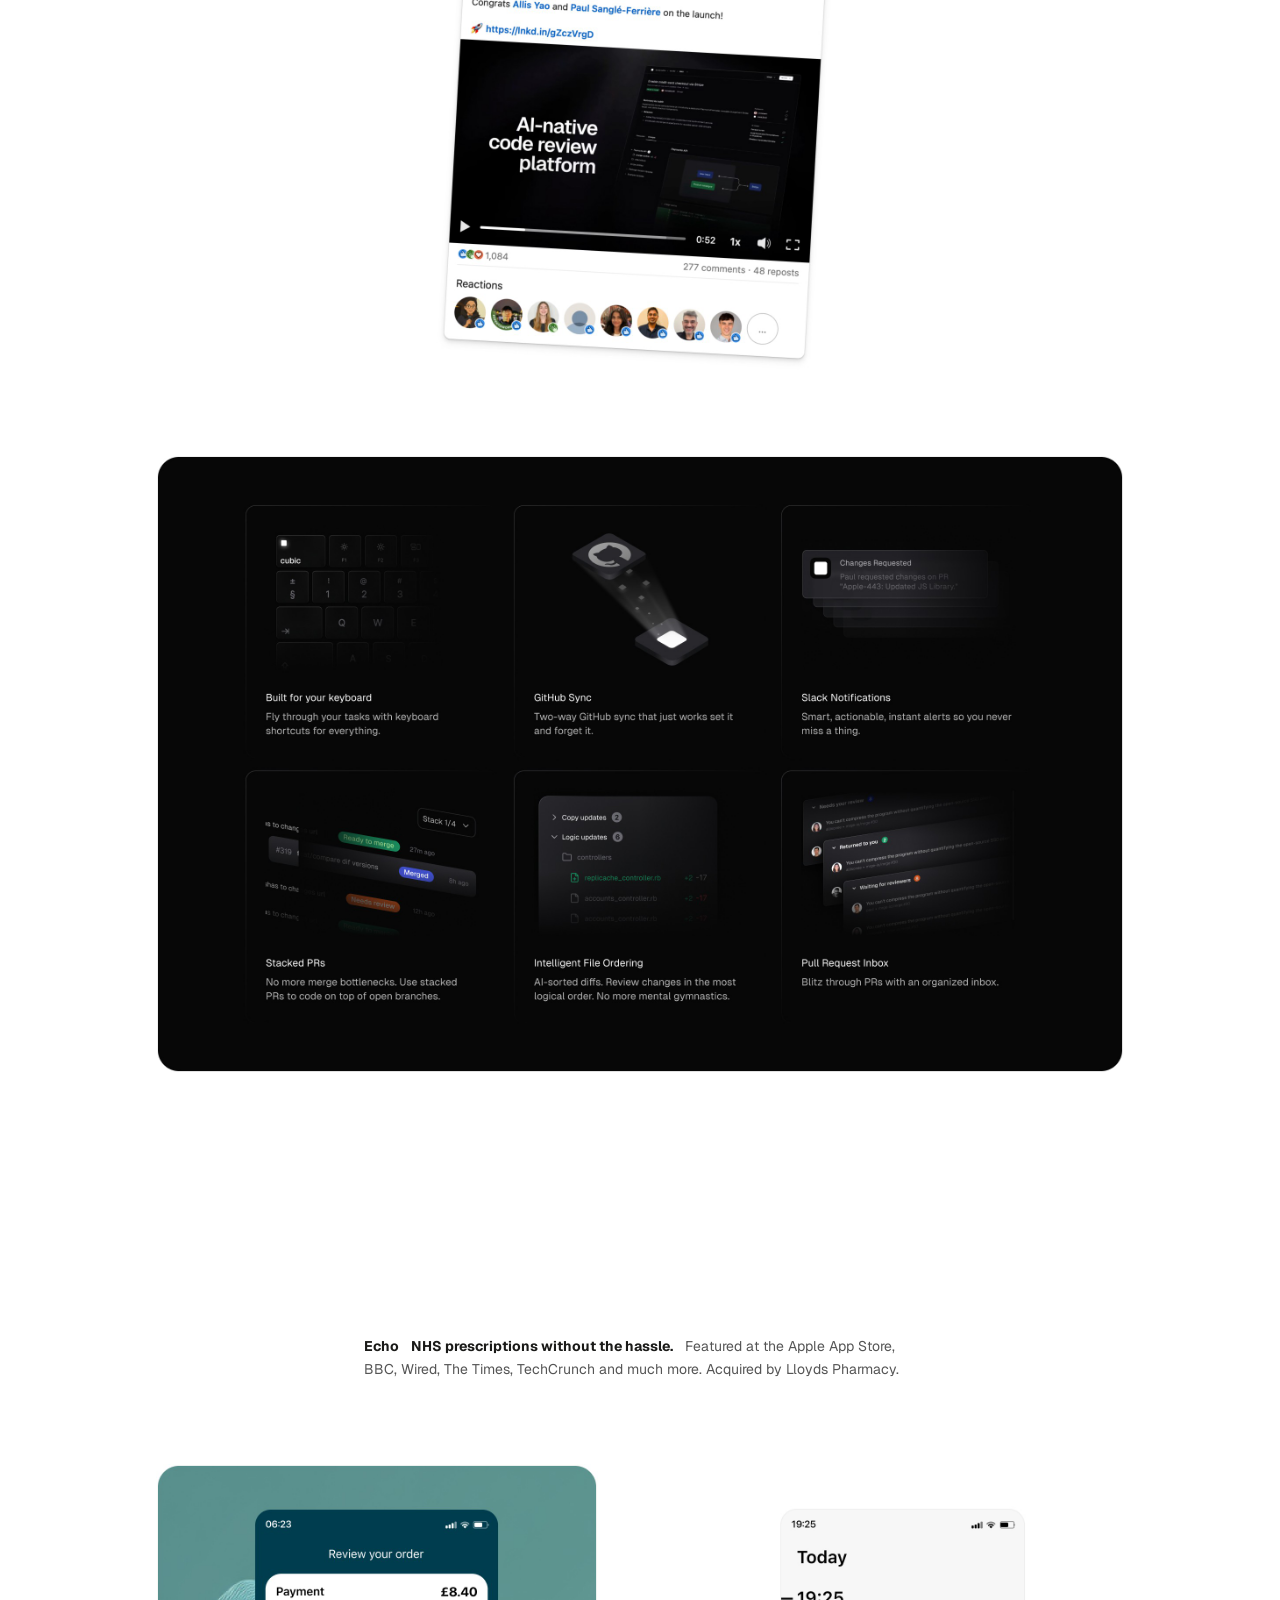
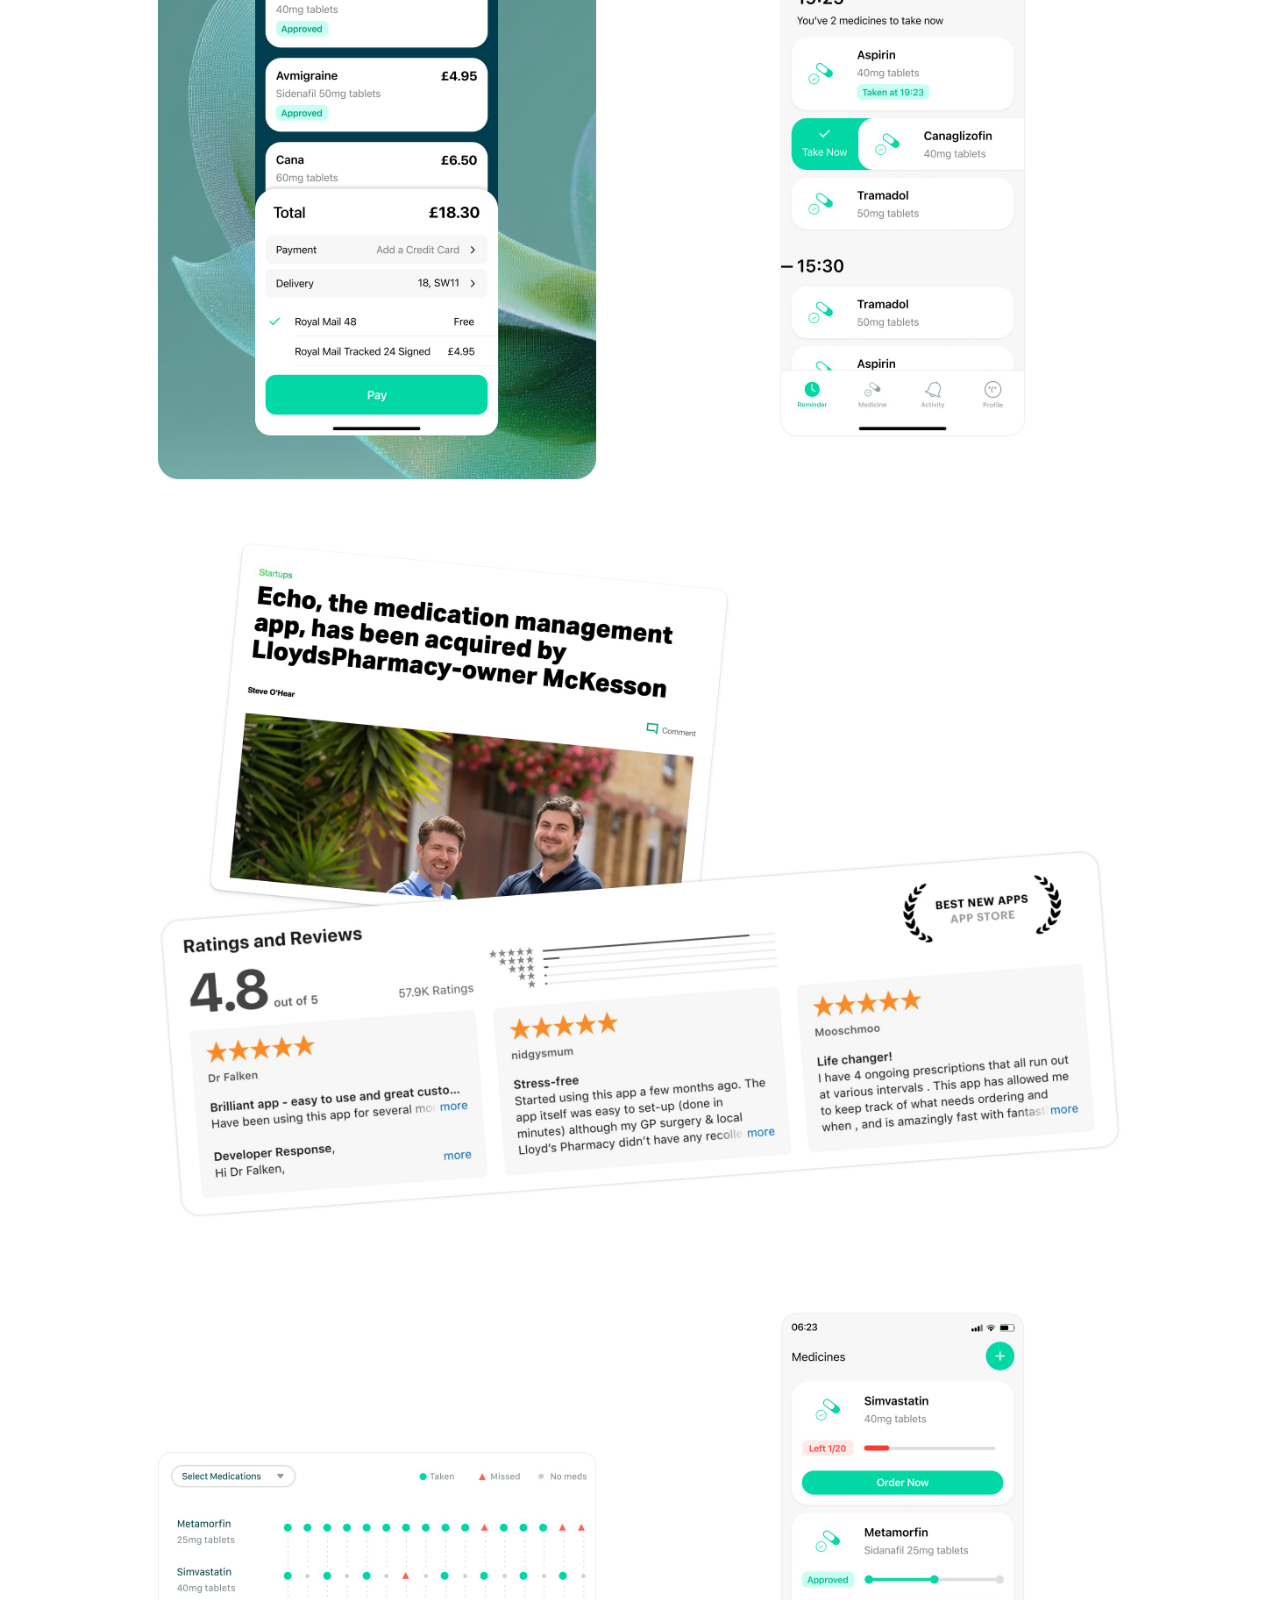
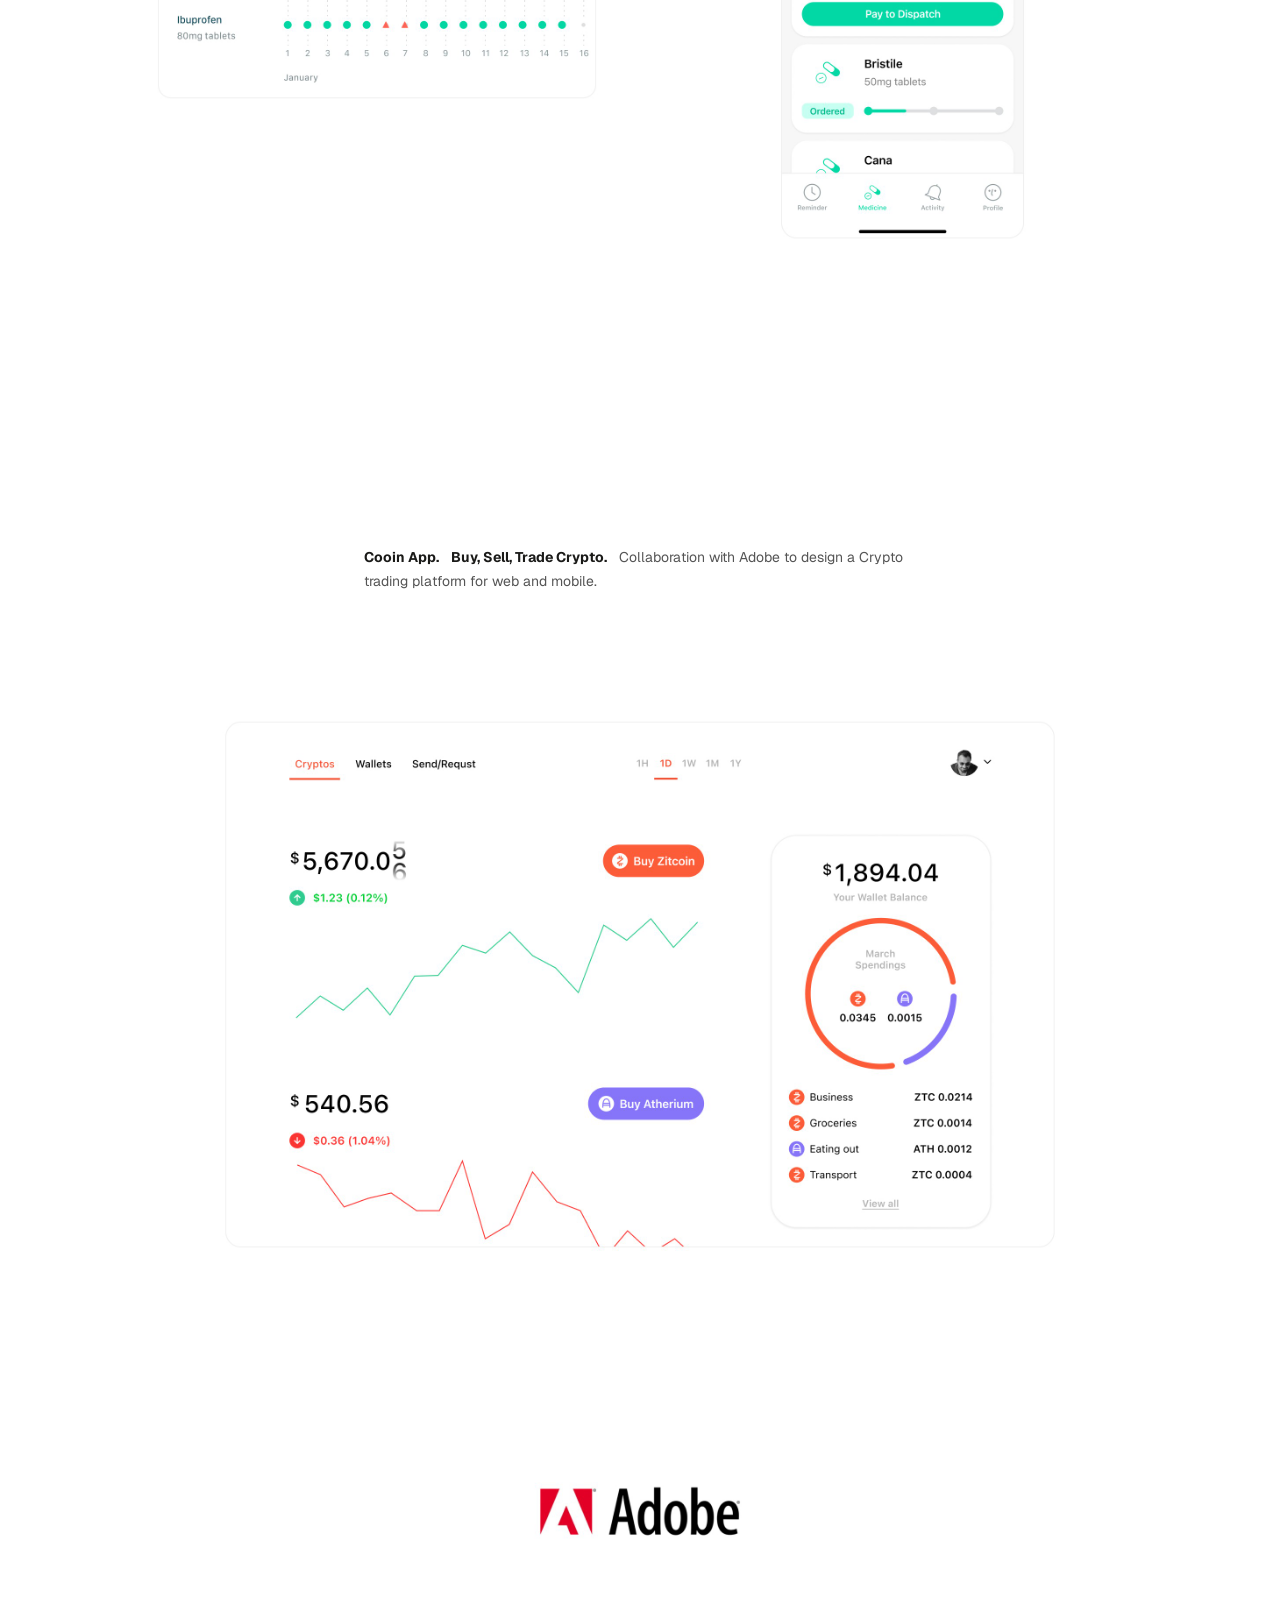
==== commit 73c0bac7: "Redesign: edge-to-edge CTAs, Geist font, float bar, pricing simplification - Replace pill/icon nav w" ====
--- a/index.html
+++ b/index.html
@@ -42,38 +42,32 @@
 
   <link rel="preconnect" href="https://fonts.googleapis.com">
   <link rel="preconnect" href="https://fonts.gstatic.com" crossorigin>
-  <link href="https://fonts.googleapis.com/css2?family=Inter:ital,opsz,wght@0,14..32,300;0,14..32,400;0,14..32,500;0,14..32,600;0,14..32,700;1,14..32,300;1,14..32,400;1,14..32,500&display=swap" rel="stylesheet">
-
-  <link rel="stylesheet" href="style.css?v=14">
+  <link href="https://fonts.googleapis.com/css2?family=Geist:wght@300;400;500;600;700&display=swap" rel="stylesheet">
+
+  <link rel="stylesheet" href="style.css?v=35">
 </head>
 <body>
 
   <!-- ============ Top status line ============ -->
   <div class="topline">
     <div class="container-narrow">
-      <div class="topline-bar">
-        <p class="topline-context"><span class="topline-lead">Founders building AI-native products,</span>I've got 2 spots open for <span class="topline-flip" data-topline-flip></span>.<span class="topline-meta">25+ years, 500+ projects, $1B+ raised for clients.</span></p>
-        <div class="topline-actions">
-          <a class="topline-btn" href="https://cal.com/crucialdesign/15min" target="_blank" rel="noopener">Let's talk</a>
-          <a class="topline-email" href="mailto:hey@crucial.design">hey@crucial.design</a>
-        </div>
-      </div>
-    </div>
+      <p class="topline-context"><span class="topline-lead">Founders building AI-native products,</span>I've got 2 spots open for <span class="topline-flip" data-topline-flip></span>.<span class="topline-meta">25+ years, 500+ projects, $1B+ raised for clients.</span></p>
+    </div>
+    <a class="cta-bar cta-bar--primary" href="https://cal.com/crucialdesign/15min" target="_blank" rel="noopener">
+      <span class="container-narrow">Let's talk</span>
+    </a>
+    <a class="cta-bar cta-bar--secondary" href="mailto:hey@crucial.design">
+      <span class="container-narrow">hey@crucial.design</span>
+    </a>
   </div>
 
-  <!-- ============ Floating actions (fly out of the topline on scroll) ============ -->
-  <div class="float-cta" id="float-cta">
-    <a class="float-btn float-btn--avatar" href="#about" aria-label="More about Oykun" data-tooltip="25+ years, 500+ projects, $1B+ raised for clients.">
-      <img src="images/avatar.jpg" alt="Oykun">
+  <!-- ============ Floating action bar (stacked rows, pinned on scroll) ============ -->
+  <div class="float-bar" id="float-cta">
+    <a class="cta-bar cta-bar--primary" href="https://cal.com/crucialdesign/15min" target="_blank" rel="noopener">
+      <span class="container-narrow">Let's talk</span>
     </a>
-    <a class="float-btn float-btn--call" href="https://cal.com/crucialdesign/15min" target="_blank" rel="noopener" aria-label="Let's talk" data-tooltip="Book a call">
-      <svg viewBox="0 0 24 24" fill="none" stroke="currentColor" stroke-width="2" stroke-linecap="round" stroke-linejoin="round" aria-hidden="true"><path d="M22 16.92v3a2 2 0 0 1-2.18 2 19.79 19.79 0 0 1-8.63-3.07 19.5 19.5 0 0 1-6-6 19.79 19.79 0 0 1-3.07-8.67A2 2 0 0 1 4.11 2h3a2 2 0 0 1 2 1.72c.127.96.361 1.903.7 2.81a2 2 0 0 1-.45 2.11L8.09 9.91a16 16 0 0 0 6 6l1.27-1.27a2 2 0 0 1 2.11-.45c.907.339 1.85.573 2.81.7A2 2 0 0 1 22 16.92z"/></svg>
-    </a>
-    <a class="float-btn float-btn--email" href="mailto:hey@crucial.design" aria-label="Email hey@crucial.design" data-tooltip="Mail to hey@crucial.design">
-      <svg viewBox="0 0 24 24" fill="none" stroke="currentColor" stroke-width="2" stroke-linecap="round" stroke-linejoin="round" aria-hidden="true"><rect x="2" y="4" width="20" height="16" rx="2"/><path d="m22 7-8.97 5.7a1.94 1.94 0 0 1-2.06 0L2 7"/></svg>
-    </a>
-    <a class="float-btn float-btn--pricing" href="#process" aria-label="Process and pricing" data-tooltip="2 spots open. Starting from $4,987/mth">
-      <svg viewBox="0 0 24 24" fill="none" stroke="currentColor" stroke-width="2" stroke-linecap="round" stroke-linejoin="round" aria-hidden="true"><line x1="12" y1="1" x2="12" y2="23"/><path d="M17 5H9.5a3.5 3.5 0 0 0 0 7h5a3.5 3.5 0 0 1 0 7H6"/></svg>
+    <a class="cta-bar cta-bar--secondary" href="#process">
+      <span class="container-narrow">Process and Pricing</span>
     </a>
   </div>
 
@@ -211,21 +205,13 @@
           <div class="flow-card">
             <h3 class="flow-name">Pick a plan</h3>
             <div class="flow-plan-box">
-              <div class="flow-plan-header">
-                <span class="flow-plan-name">Priority</span>
-                <span class="flow-plan-price">$6,847/mth</span>
-              </div>
+              <a href="https://buy.stripe.com/28E14bd0G7Ix7DQ0S40gw0t" target="_blank" rel="noopener" class="cta-bar cta-bar--dark cta-bar--plan">Start with Priority for $6,847/mth</a>
               <p class="flow-plan-desc">4 design sessions per week. Every other day including weekends.</p>
-              <a href="https://buy.stripe.com/28E14bd0G7Ix7DQ0S40gw0t" target="_blank" rel="noopener" class="btn-primary">Start with Priority</a>
               <p class="flow-good-for">Good for teams moving fast who need a design partner keeping pace with them.</p>
             </div>
             <div class="flow-plan-box">
-              <div class="flow-plan-header">
-                <span class="flow-plan-name flow-plan-subtle">Standard</span>
-                <span class="flow-plan-price flow-plan-subtle">$4,987/mth</span>
-              </div>
+              <a href="https://buy.stripe.com/3cIfZ55yefaZf6i0S40gw0u" target="_blank" rel="noopener" class="cta-bar cta-bar--primary cta-bar--plan">Start with Standard for $4,987/mth</a>
               <p class="flow-plan-desc">2 design sessions per week. Tuesdays and Fridays.</p>
-              <a href="https://buy.stripe.com/3cIfZ55yefaZf6i0S40gw0u" target="_blank" rel="noopener" class="flow-link">Start with Standard</a>
               <p class="flow-good-for">Good for teams who want the same quality and thinking at a steadier rhythm.</p>
             </div>
             <p class="flow-note">Cancel or pause anytime. 75% back if not a fit after week one.</p>
@@ -308,15 +294,15 @@
       </div>
       <a href="https://x.com/oykun" target="_blank" rel="noopener" class="footer-avatar fade-in"><img src="images/avatar.jpg" alt="Oykun"></a>
       <p class="footer-name fade-in"><strong>Öykün Yılmaz</strong><br>Designer & Founder, Crucial.Design · London</p>
-      <div class="footer-links fade-in">
-        <a href="https://x.com/oykun" target="_blank" rel="noopener">@oykun</a>
-        <a href="https://x.com/crucialaidesign" target="_blank" rel="noopener">@crucialaidesign</a>
-        <a href="mailto:hey@crucial.design">hey@crucial.design</a>
-      </div>
+    </div>
+    <div class="footer-links fade-in">
+      <a class="cta-bar cta-bar--secondary" href="https://x.com/oykun" target="_blank" rel="noopener"><span class="container-narrow">@oykun</span></a>
+      <a class="cta-bar cta-bar--secondary" href="https://x.com/crucialaidesign" target="_blank" rel="noopener"><span class="container-narrow">@crucialaidesign</span></a>
+      <a class="cta-bar cta-bar--secondary" href="mailto:hey@crucial.design"><span class="container-narrow">hey@crucial.design</span></a>
     </div>
   </footer>
 
-  <script src="main.js?v=5"></script>
+  <script src="main.js?v=7"></script>
   <script>
     (function(){
       var words = ['product design','branding','web design','UX strategy','design systems'];
--- a/style.css
+++ b/style.css
@@ -20,8 +20,8 @@
 }
 
 body {
-  font-family: 'Inter', -apple-system, BlinkMacSystemFont, sans-serif;
-  font-size: 15px;
+  font-family: 'Geist', -apple-system, BlinkMacSystemFont, sans-serif;
+  font-size: 14px;
   line-height: 1.55;
   color: #1A1A18;
   background-color: #fff;
@@ -295,14 +295,17 @@
 }
 
 .hero-byline a {
-  color: #888;
-  text-decoration: underline;
-  text-underline-offset: 3px;
-  transition: color 0.2s ease;
+  color: #1A1A18;
+  text-decoration: none;
+  padding: 0 3px;
+  margin: 0 -3px;
+  box-decoration-break: clone;
+  -webkit-box-decoration-break: clone;
+  transition: background 0.18s ease, color 0.18s ease;
 }
 
 .hero-byline a:hover {
-  color: #1A1A18;
+  background: #f0f0f0;
 }
 
 /* ========================================
@@ -446,7 +449,78 @@
    Top status line
    ======================================== */
 .topline {
-  padding: 32px 0;
+  padding: 32px 0 0;
+}
+
+/* Edge-to-edge CTAs: full-bleed bands (span the full browser width), label
+   aligned to the content column via the inner container. Pure neutral greys. */
+.cta-bar {
+  display: block;
+  width: 100vw;
+  margin-left: calc(50% - 50vw);
+  padding: 0;
+  color: #111;
+  font-weight: 500;
+  letter-spacing: 0.01em;
+  transition: background 0.18s ease, color 0.18s ease;
+}
+
+/* Inset variant — stays within its container (e.g. inside bordered cards) */
+.cta-bar--inset {
+  width: auto;
+  margin-left: 0;
+}
+
+/* Dark variant — near-black */
+.cta-bar--dark {
+  background: #1a1a1a;
+  color: #fff;
+}
+
+.cta-bar--dark:hover {
+  background: #444;
+}
+
+/* Plan variant — full-bleed band anchored to the viewport, with the label
+   left-aligned to the plan's text column. 249px = 300 (half the 600 content
+   column) − 24 (column padding) − 27 (flow-timeline dot+gap indent). */
+.cta-bar--plan {
+  margin-top: 10px;
+  margin-left: calc(249px - 50vw);
+  padding-left: calc(50vw - 249px);
+  padding-right: 24px;
+}
+
+@media (max-width: 600px) {
+  .cta-bar--plan {
+    margin-left: -51px;          /* 24 column padding + 27 timeline indent */
+    padding-left: 51px;
+  }
+}
+
+.cta-bar .container-narrow {
+  display: block;
+}
+
+/* Primary — grey going black on hover */
+.cta-bar--primary {
+  margin-top: 24px;
+  background: #f0f0f0;
+}
+
+.cta-bar--primary:hover {
+  background: #000;
+  color: #fff;
+}
+
+/* Secondary — transparent (blends into content) going grey on hover */
+.cta-bar--secondary {
+  margin-top: 6px;
+  background: transparent;
+}
+
+.cta-bar--secondary:hover {
+  background: #f0f0f0;
 }
 
 .topline-bar {
@@ -481,190 +555,42 @@
   gap: 18px;
 }
 
-/* Floating actions — circular icon buttons that blip in (scale + fade pop)
-   once the topline scrolls away, staggered with a slight delay. */
-.float-cta {
+/* Floating action bar — the topline CTAs pinned at the top of the browser as
+   stacked edge-to-edge rows, sliding down once the topline scrolls out of view. */
+.float-bar {
   position: fixed;
-  top: 28px;
+  top: -140px;            /* hidden above the viewport (slides via top, not
+                             transform, so mix-blend-mode can read the page) */
   left: 0;
   right: 0;
   z-index: 200;
-  display: flex;
-  justify-content: center;
-  align-items: center;
-  gap: 10px;
+  transition: top 0.4s cubic-bezier(0.22, 1, 0.36, 1);
   pointer-events: none;
 }
 
-.float-btn {
-  position: relative;
-  display: inline-flex;
-  align-items: center;
-  justify-content: center;
-  width: 44px;
-  height: 44px;
-  border-radius: 50%;
-  box-shadow: 0 8px 24px rgba(0, 0, 0, 0.16), 0 0 0 0.5px rgba(0, 0, 0, 0.06);
-  transition: transform 0.2s ease, background 0.2s ease, color 0.2s ease;
-}
-
-/* Tooltip below each icon (the bar lives at the top of the viewport). */
-.float-btn[data-tooltip]::after {
-  content: attr(data-tooltip);
-  position: absolute;
-  top: calc(100% + 10px);
-  left: 50%;
-  transform: translateX(-50%) translateY(-4px);
-  background: #000;
+.float-bar.is-visible {
+  top: 0;
+  pointer-events: auto;
+}
+
+.float-bar .cta-bar {
+  margin-top: 0;
+}
+
+/* Transparent rows' labels flip to white when the bar is over dark content
+   (toggled by JS that samples the background behind the bar). */
+.float-bar .container-narrow {
+  color: #111;
+  transition: color 0.2s ease;
+}
+
+.float-bar.on-dark .cta-bar--secondary .container-narrow {
   color: #fff;
-  font-size: 12px;
-  font-weight: 500;
-  line-height: 1.3;
-  letter-spacing: 0.01em;
-  padding: 7px 11px;
-  border-radius: 8px;
-  white-space: nowrap;
-  opacity: 0;
-  pointer-events: none;
-  box-shadow: 0 6px 18px rgba(0, 0, 0, 0.18);
-  transition: opacity 0.18s ease, transform 0.18s ease;
-}
-
-.float-btn[data-tooltip]:hover::after,
-.float-btn[data-tooltip]:focus-visible::after {
-  opacity: 1;
-  transform: translateX(-50%) translateY(0);
-}
-
-.float-btn svg {
-  width: 18px;
-  height: 18px;
-  display: block;
-}
-
-/* Call + email + pricing blip in like the avatar, staggered behind it. */
-.float-btn--call,
-.float-btn--email,
-.float-btn--pricing {
-  opacity: 0;
-  transform: scale(0.3);
-  pointer-events: none;
-  /* snappy transition for hover; the blip itself runs as a keyframe below */
-  transition: transform 0.12s ease, opacity 0.12s ease,
-              background 0.2s ease, color 0.2s ease;
-}
-
-.float-cta.is-visible .float-btn--call,
-.float-cta.is-visible .float-btn--email,
-.float-cta.is-visible .float-btn--pricing {
-  opacity: 1;
-  transform: scale(1);
-  pointer-events: auto;
-  animation: floatBlip 0.45s cubic-bezier(0.22, 1, 0.36, 1) backwards;
-}
-
-.float-cta.is-visible .float-btn--call { animation-delay: 0.08s; }
-.float-cta.is-visible .float-btn--email { animation-delay: 0.18s; }
-.float-cta.is-visible .float-btn--pricing { animation-delay: 0.28s; }
-
-@keyframes floatBlip {
-  from { opacity: 0; transform: scale(0.3); }
-  to   { opacity: 1; transform: scale(1); }
-}
-
-/* Avatar stays collapsed until the in-page hero avatar is scrolled past,
-   so we never show two of the same avatar at once. */
-.float-btn--avatar {
-  width: 0;
-  padding: 0;
-  margin-right: -10px;        /* cancel the flex gap while collapsed */
-  background: #fff;
-  opacity: 0;
-  transform: scale(0.3);
-  pointer-events: none;
-  /* width/margin handle the collapse; transform stays snappy for hover */
-  transition: width 0.45s cubic-bezier(0.22, 1, 0.36, 1),
-              margin-right 0.45s cubic-bezier(0.22, 1, 0.36, 1),
-              opacity 0.3s ease,
-              transform 0.12s ease;
-}
-
-.float-cta.show-avatar .float-btn--avatar {
-  width: 44px;
-  margin-right: 0;
-  opacity: 1;
-  transform: scale(1);
-  pointer-events: auto;
-  animation: avatarBlip 0.45s cubic-bezier(0.22, 1, 0.36, 1) backwards;
-}
-
-@keyframes avatarBlip {
-  from { width: 0; margin-right: -10px; opacity: 0; transform: scale(0.3); }
-  to   { width: 44px; margin-right: 0; opacity: 1; transform: scale(1); }
-}
-
-.float-btn--avatar img {
-  width: 100%;
-  height: 100%;
-  object-fit: cover;
-  border-radius: 50%;
-}
-
-.float-cta.show-avatar .float-btn--avatar:hover {
-  transform: translateY(5px);
-}
-
-.float-btn--call {
-  background: #000;
-  color: #fff;
-}
-
-.float-cta.is-visible .float-btn--call:hover {
-  background: #1a1a1a;
-  transform: translateY(5px);
-}
-
-.float-btn--email {
-  background: rgba(255, 255, 255, 0.97);
-  color: #1A1A18;
-  backdrop-filter: blur(24px) saturate(160%);
-  -webkit-backdrop-filter: blur(24px) saturate(160%);
-}
-
-.float-cta.is-visible .float-btn--email:hover {
-  color: #000;
-  transform: translateY(5px);
-}
-
-.float-btn--pricing {
-  background: rgba(255, 255, 255, 0.97);
-  color: #1A1A18;
-  backdrop-filter: blur(24px) saturate(160%);
-  -webkit-backdrop-filter: blur(24px) saturate(160%);
-}
-
-.float-cta.is-visible .float-btn--pricing:hover {
-  color: #000;
-  transform: translateY(5px);
-}
-
-@media (max-width: 768px) {
-  .float-cta {
-    top: 20px;
-    gap: 10px;
-  }
-
-  .float-btn {
-    width: 40px;
-    height: 40px;
-  }
-
-  .float-cta.show-avatar .float-btn--avatar {
-    width: 40px;
-  }
 }
 
 .topline-email {
+  display: inline-block;
+  margin-top: 14px;
   font-weight: 500;
   color: rgba(0, 0, 0, 0.55);
   border-bottom: 1px solid rgba(0, 0, 0, 0.2);
@@ -789,14 +715,13 @@
 
 .flow-card {
   flex: 1;
+  min-width: 0;            /* let full-bleed CTAs overflow without stretching the flex item */
   padding: 28px 0;
 }
 
 .flow-plan-box {
-  border: 1px solid #ddd;
-  border-radius: 12px;
-  padding: 24px 28px;
-  margin-bottom: 12px;
+  padding: 0;
+  margin-bottom: 32px;
 }
 
 .flow-plan-box:first-of-type {
@@ -838,7 +763,7 @@
 }
 
 .flow-good-for {
-  margin-top: 16px;
+  margin-top: 4px;
   color: #888;
   font-style: italic;
 }
@@ -904,22 +829,26 @@
 
 .flow-plan-desc {
   color: #000;
-  margin-bottom: 12px;
+  margin-top: 6px;
 }
 
 .flow-plan-subtle {
   color: #000;
 }
 
+/* Inline links — hover-highlight (grey box behind the text), no underline */
 .flow-link {
   color: #000;
-  text-decoration: underline;
-  text-underline-offset: 3px;
-  transition: color 0.2s ease;
+  text-decoration: none;
+  padding: 0 3px;
+  margin: 0 -3px;
+  box-decoration-break: clone;
+  -webkit-box-decoration-break: clone;
+  transition: background 0.18s ease, color 0.18s ease;
 }
 
 .flow-link:hover {
-  color: #555;
+  background: #f0f0f0;
 }
 
 .flow-note {
@@ -1030,7 +959,7 @@
 .footer-inner {
   max-width: 600px;
   margin: 0 auto;
-  padding: 0 24px 0 51px;
+  padding: 0 24px;
 }
 
 .footer-bio {
@@ -1066,19 +995,13 @@
   line-height: 1.55;
 }
 
+/* Footer links — stacked edge-to-edge bands (cta-bar) */
 .footer-links {
-  display: flex;
-  gap: 24px;
-  margin-top: 24px;
-}
-
-.footer-links a {
-  color: #888;
-  transition: color 0.2s ease;
-}
-
-.footer-links a:hover {
-  color: #1A1A18;
+  margin-top: 48px;
+}
+
+.footer-links .cta-bar {
+  margin-top: 0;
 }
 
 /* ========================================
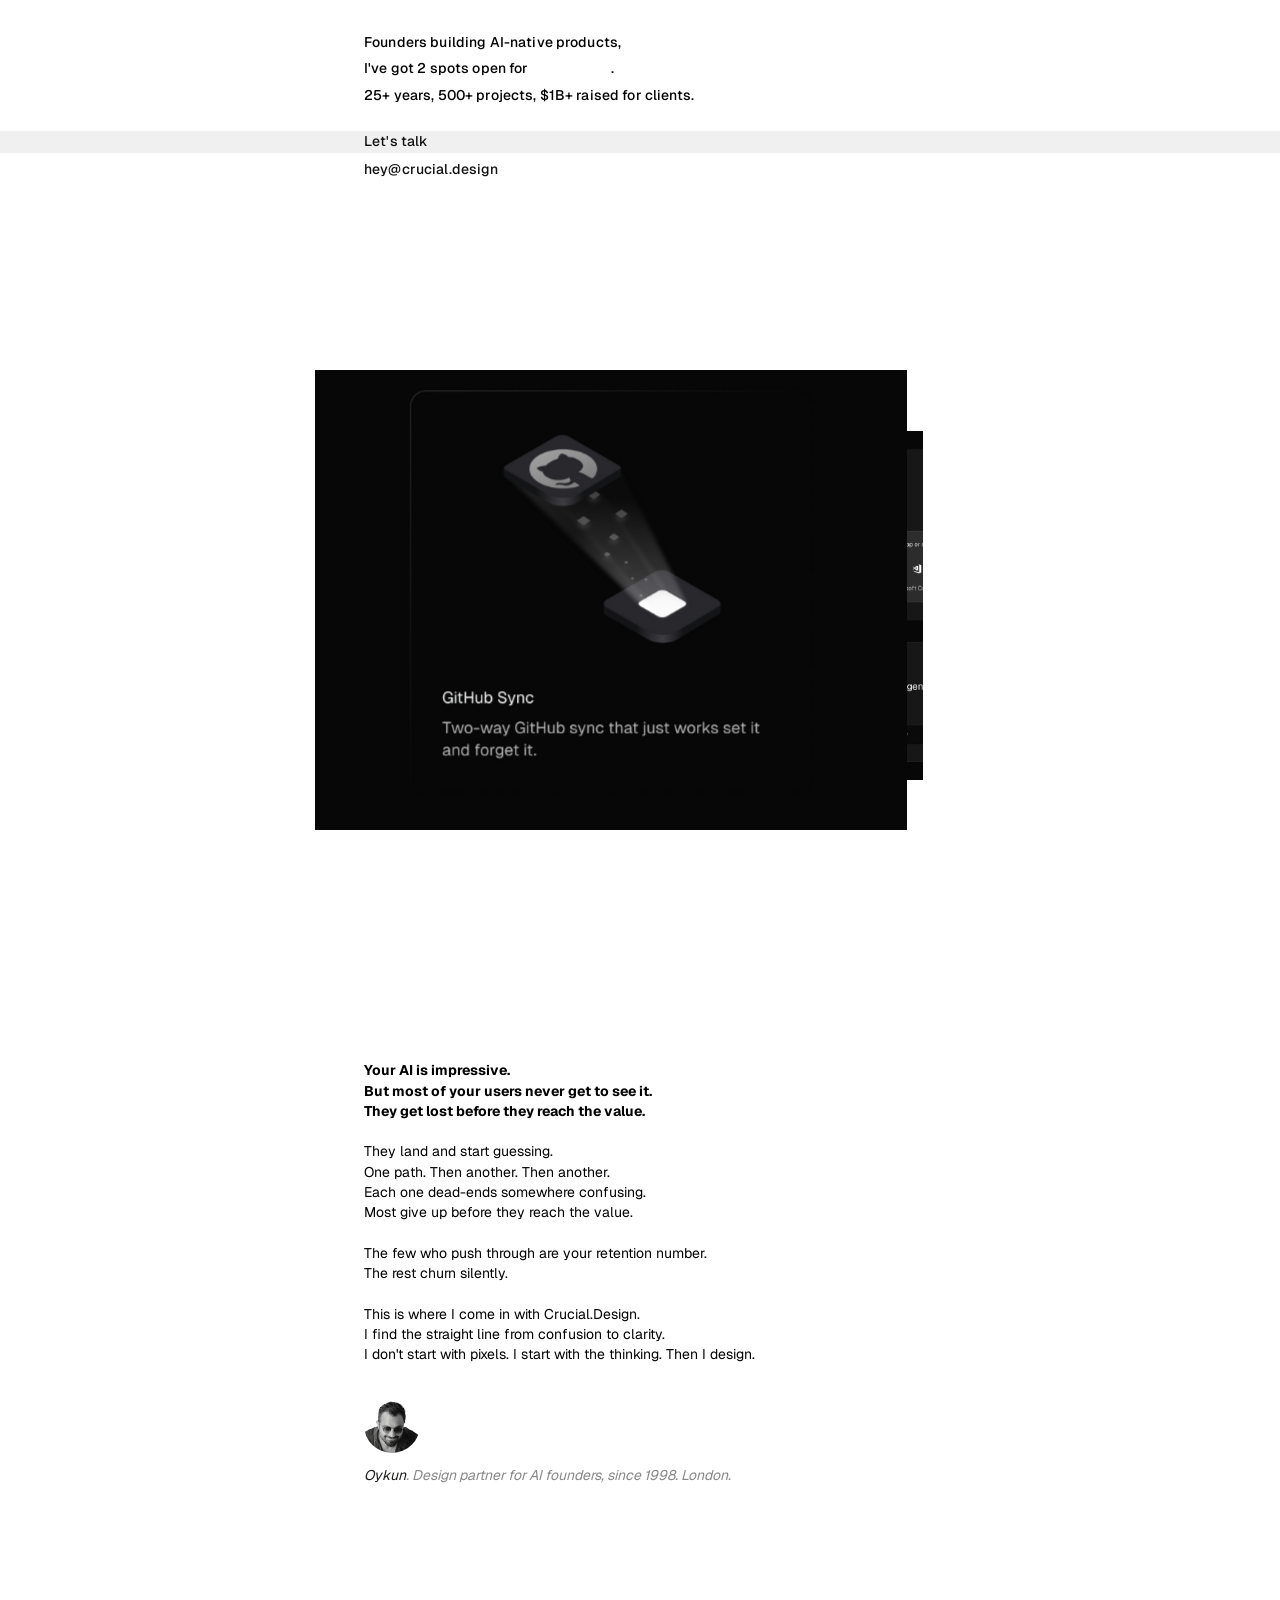
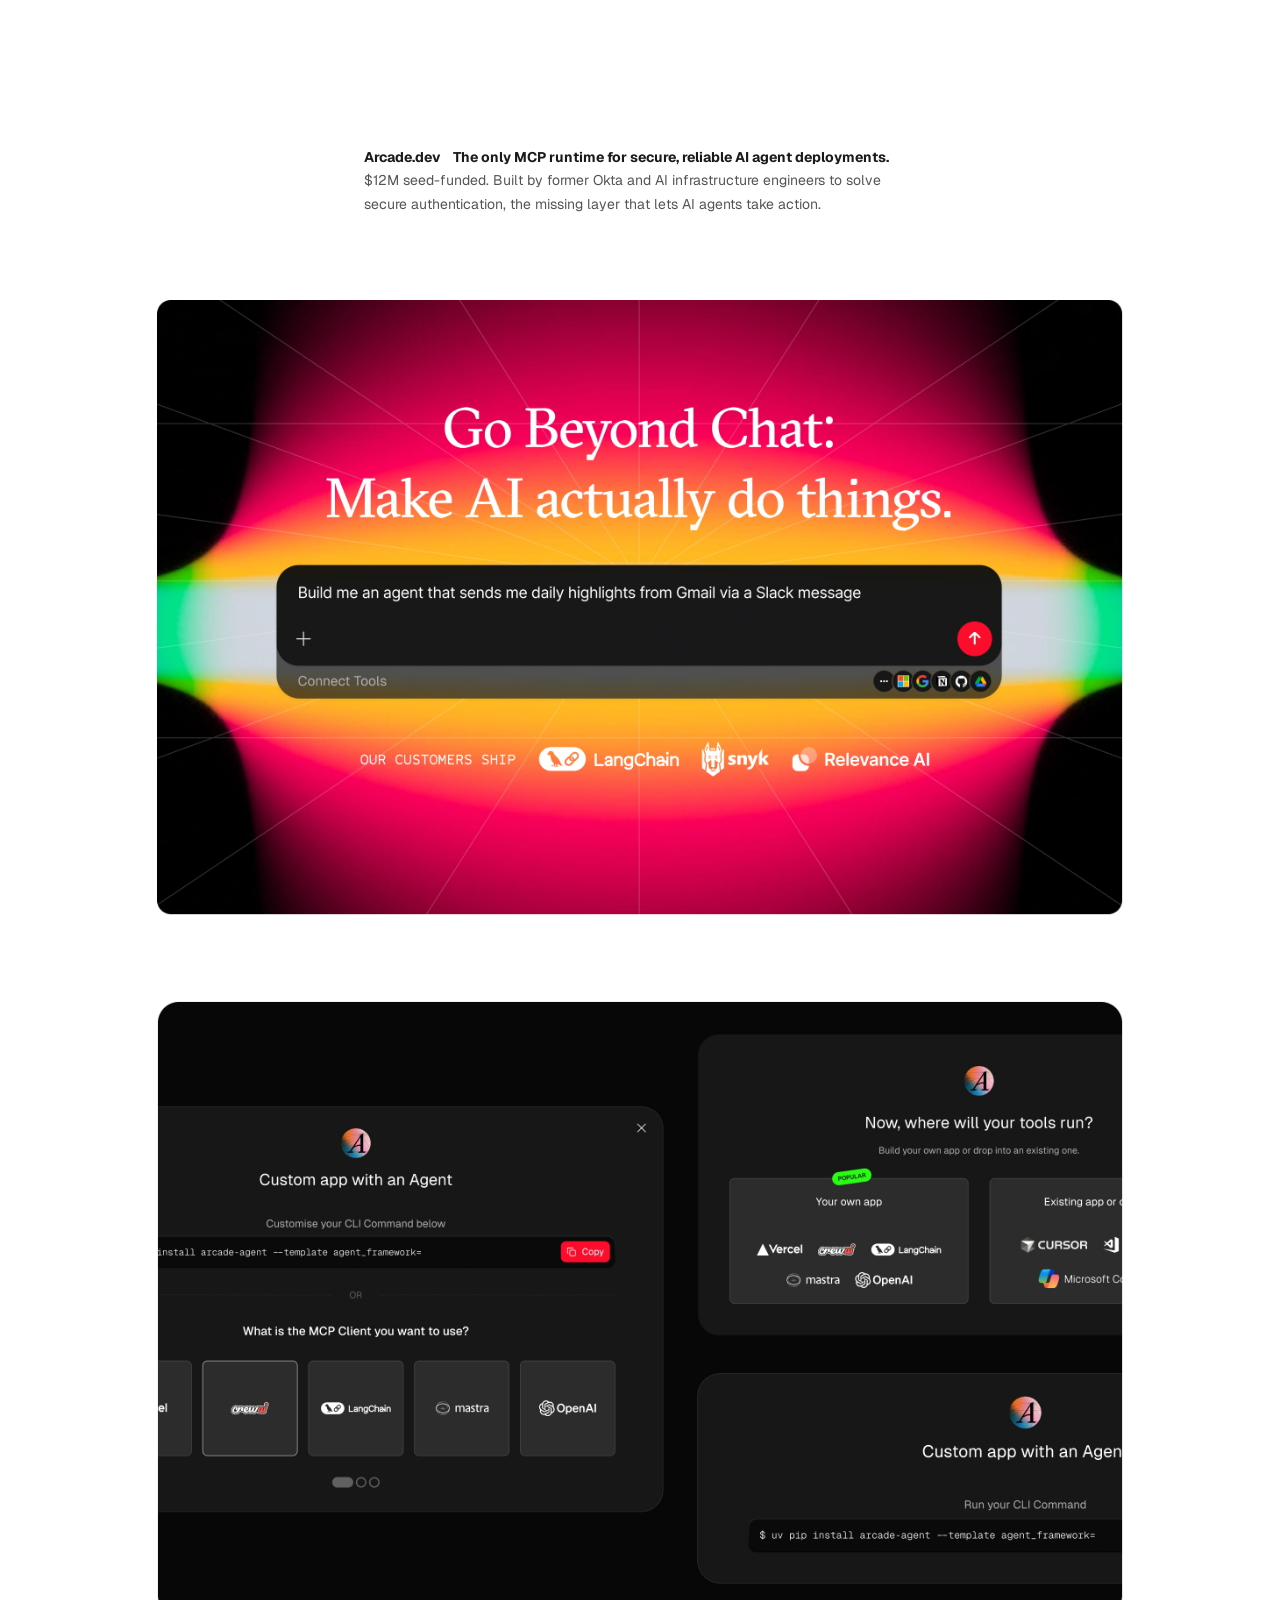
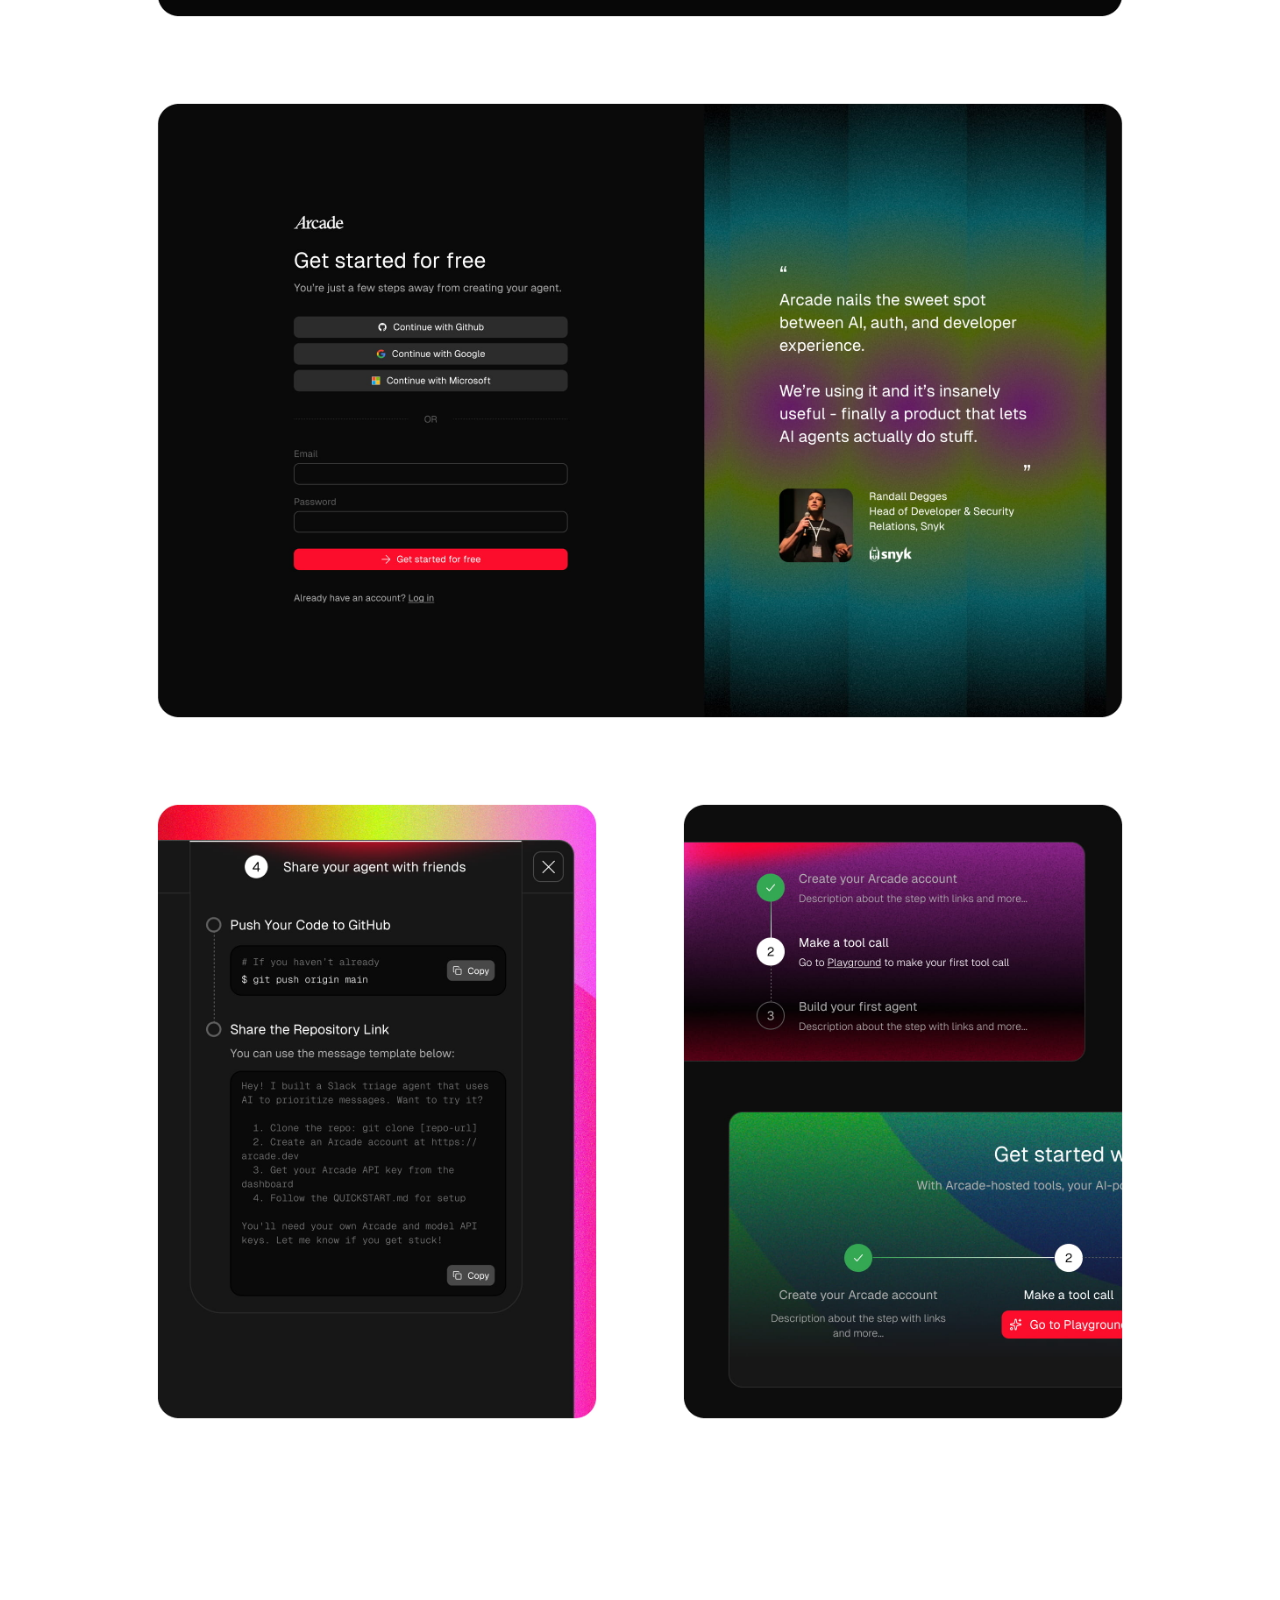
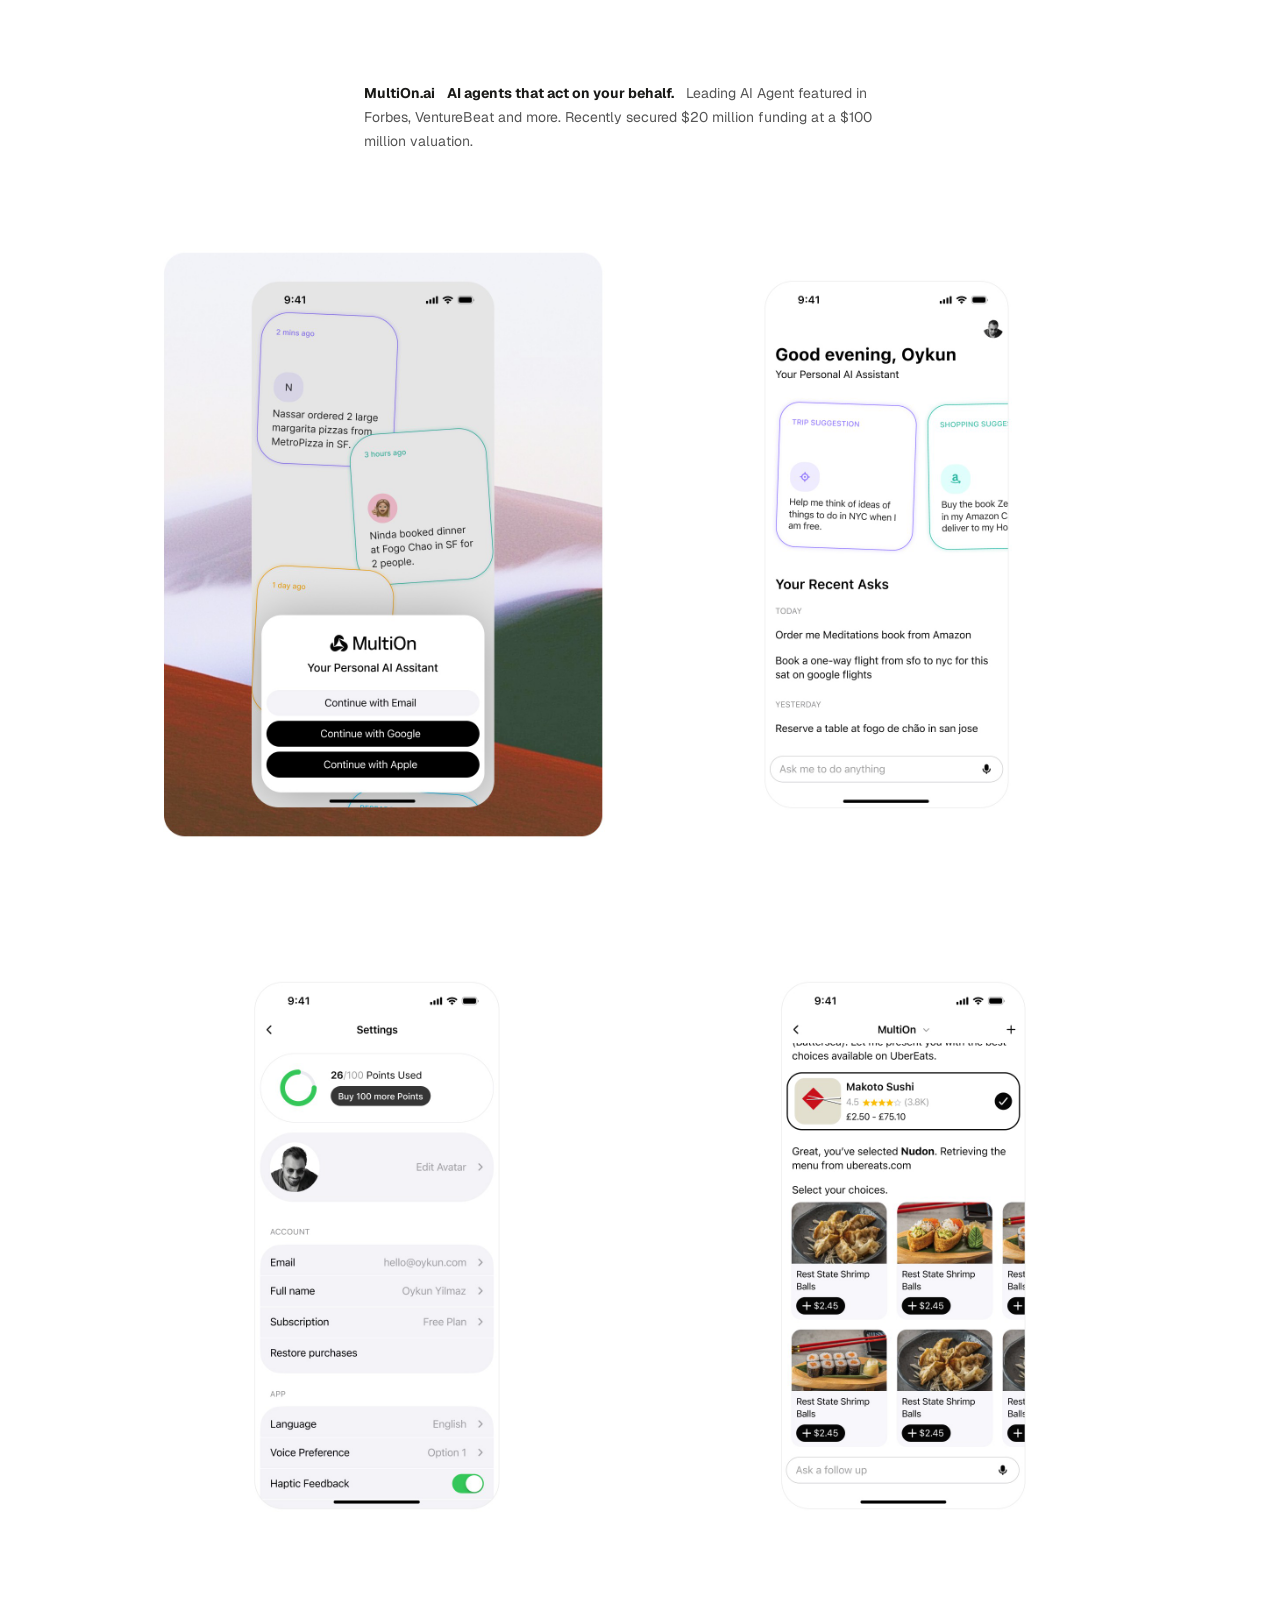
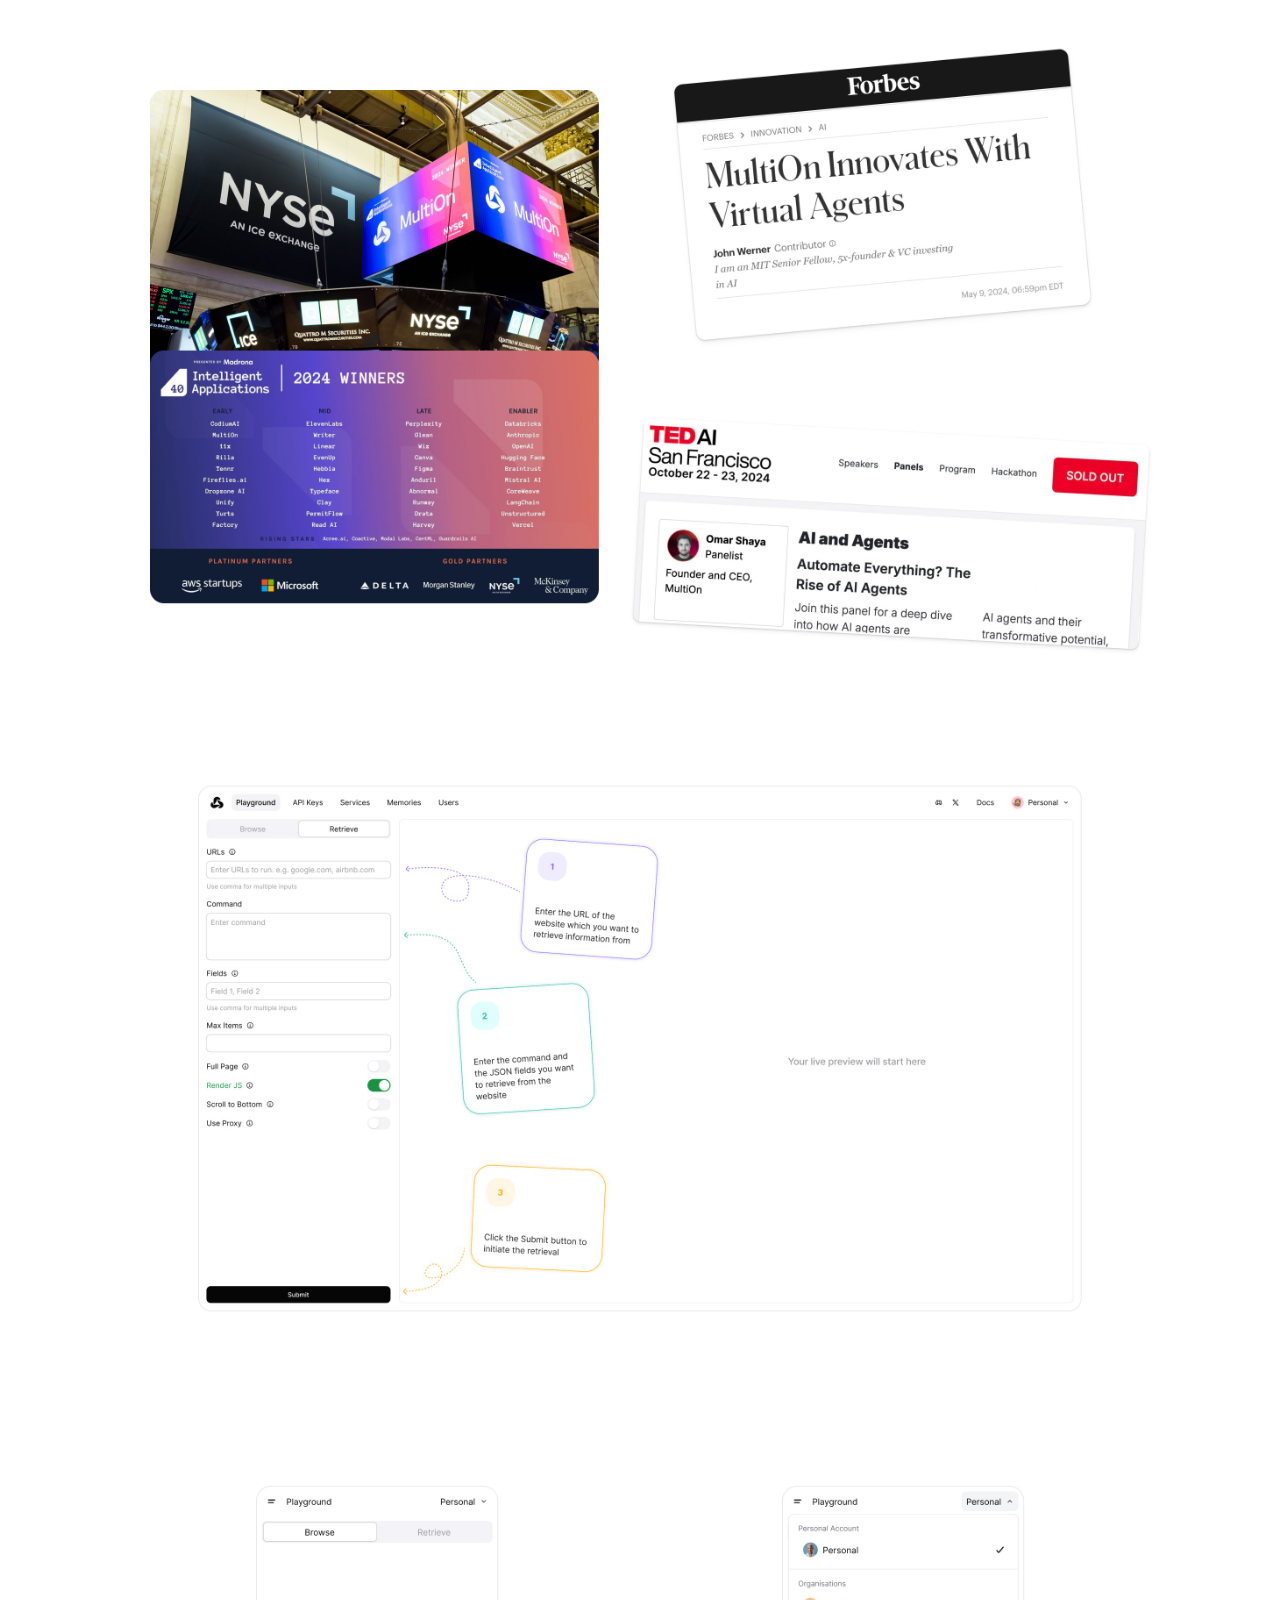
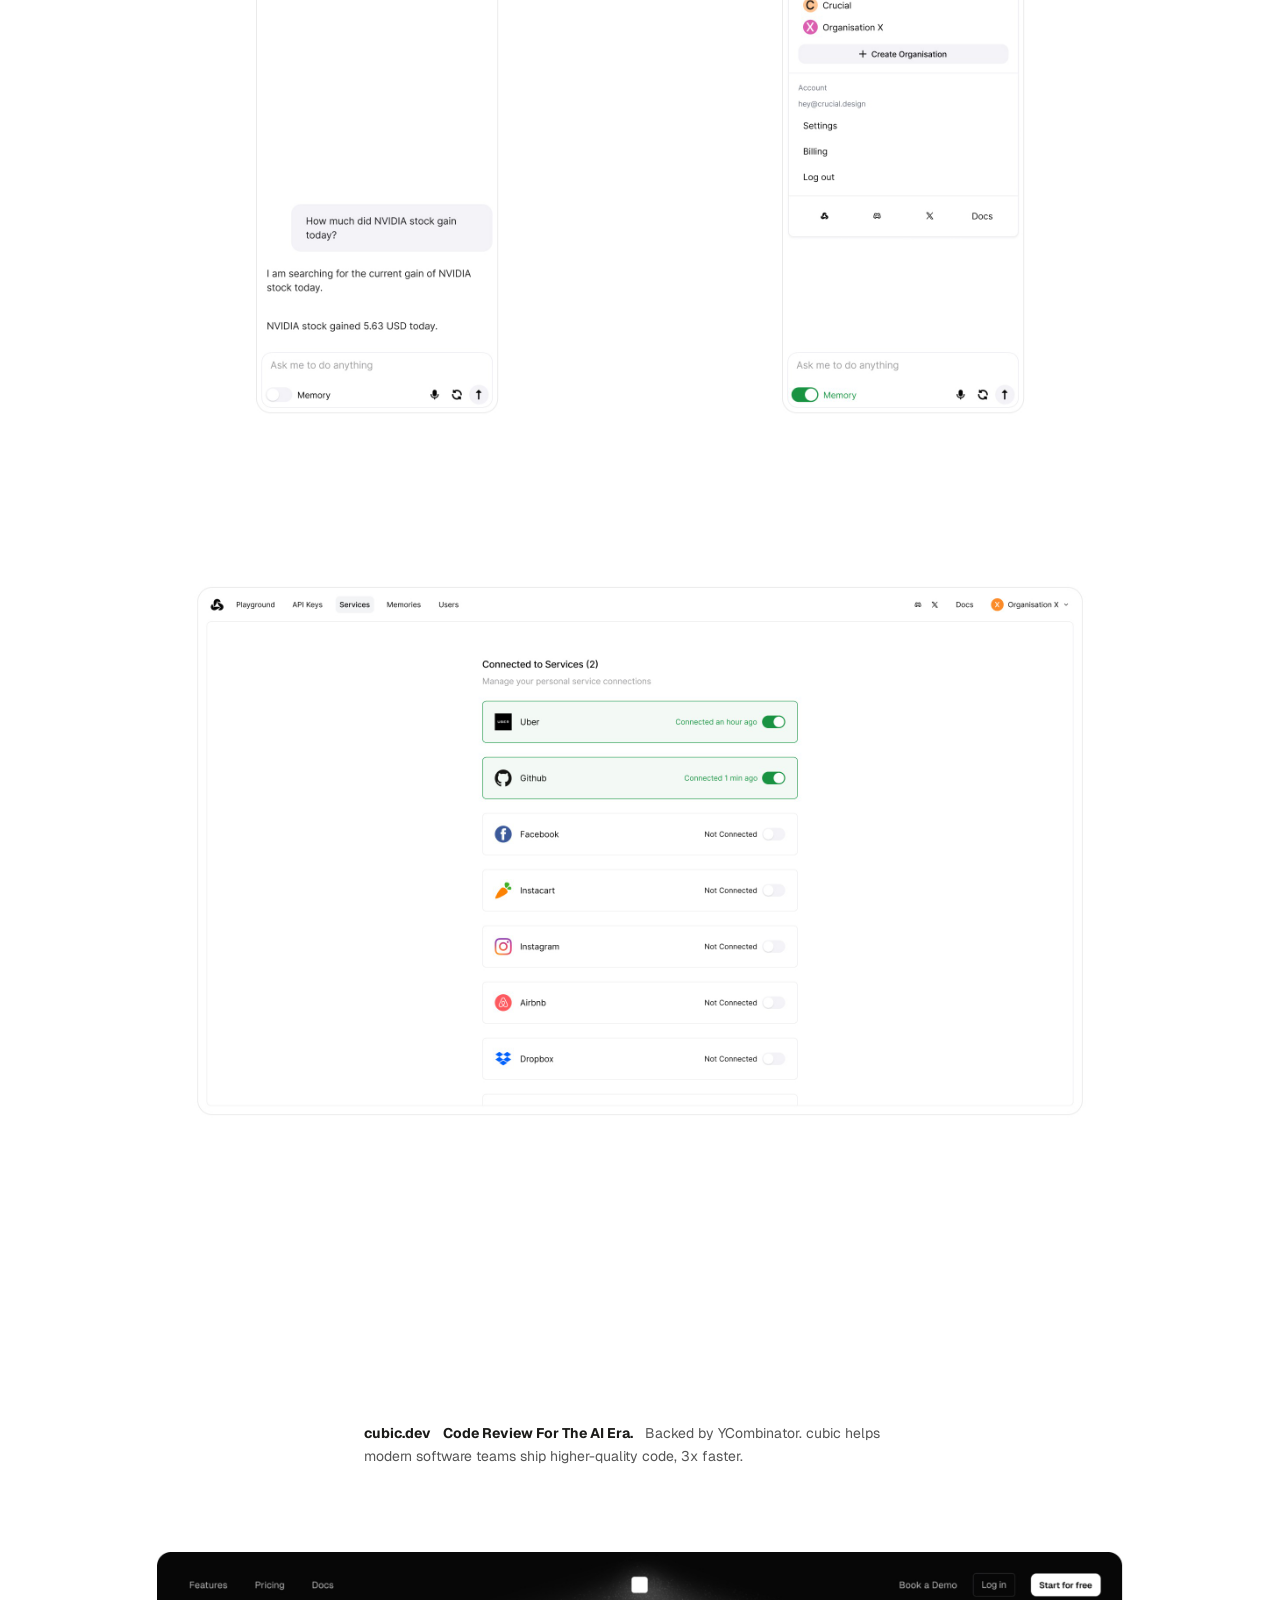
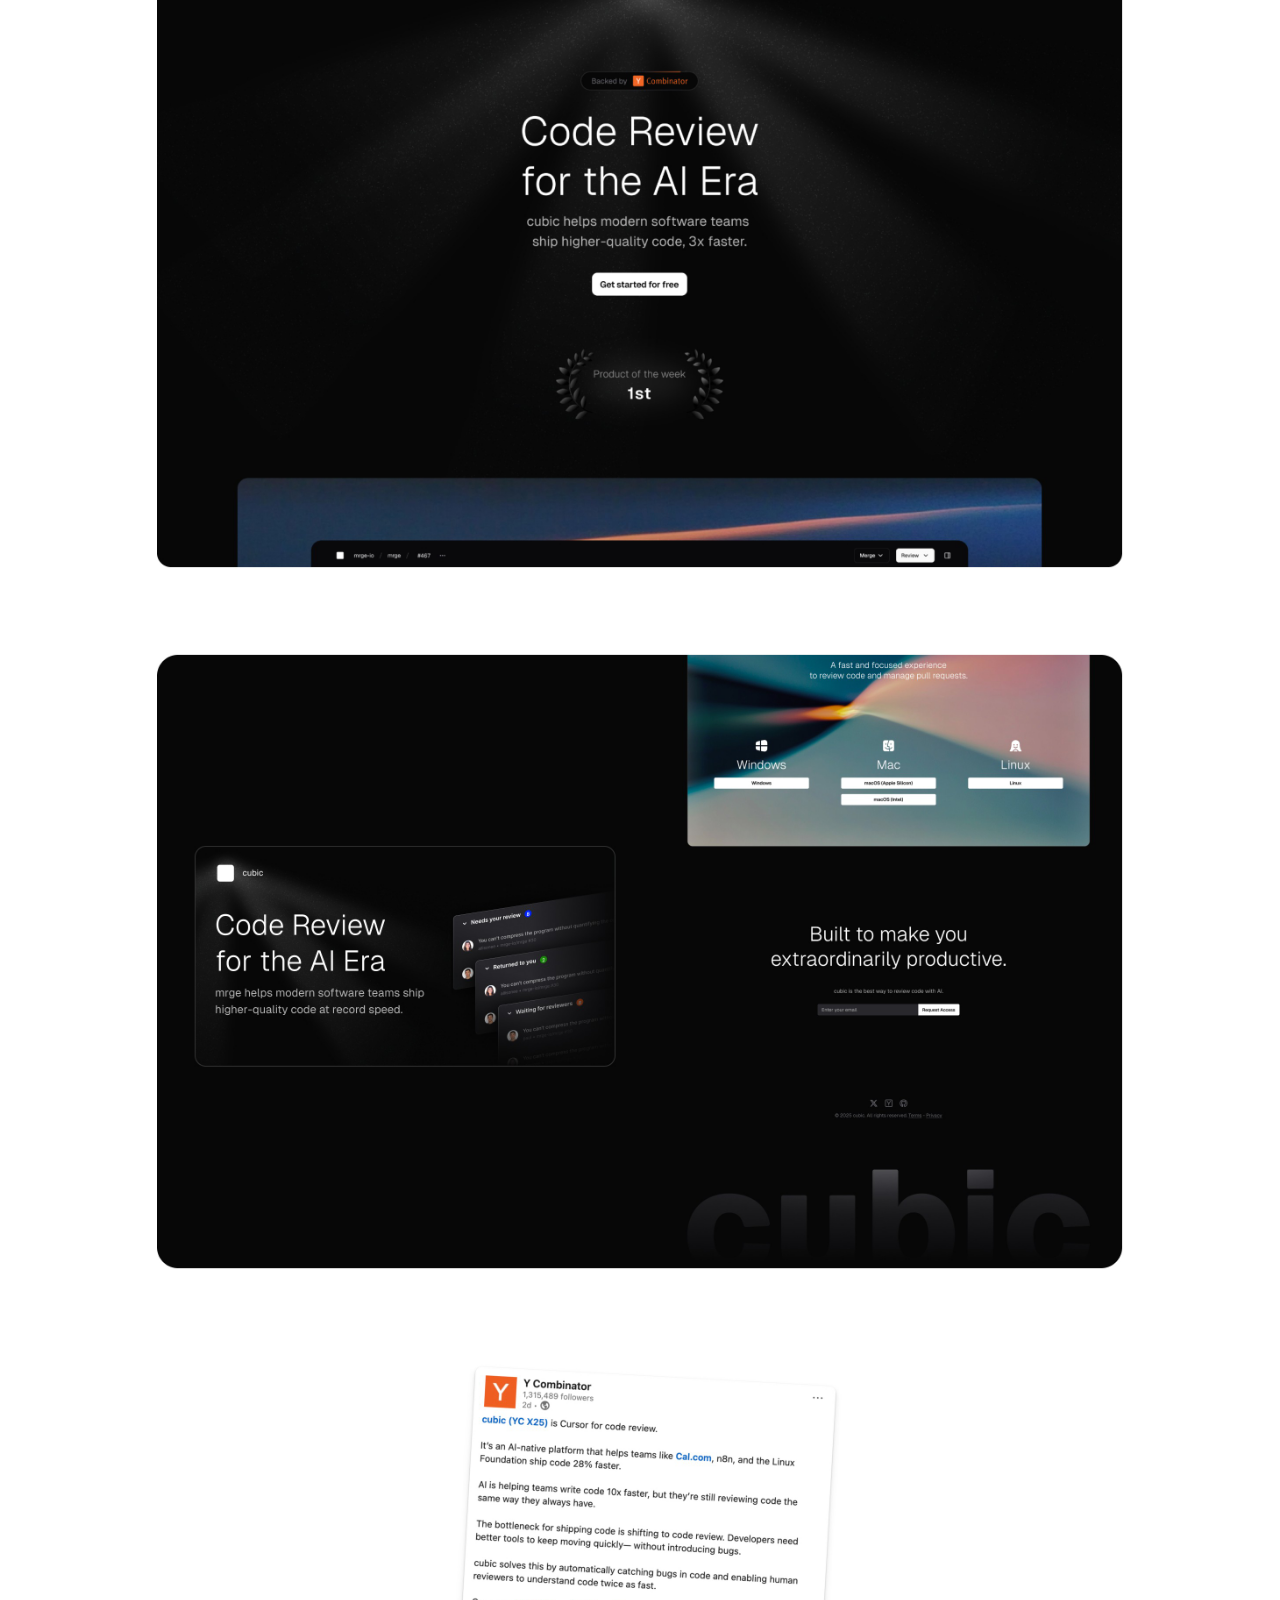
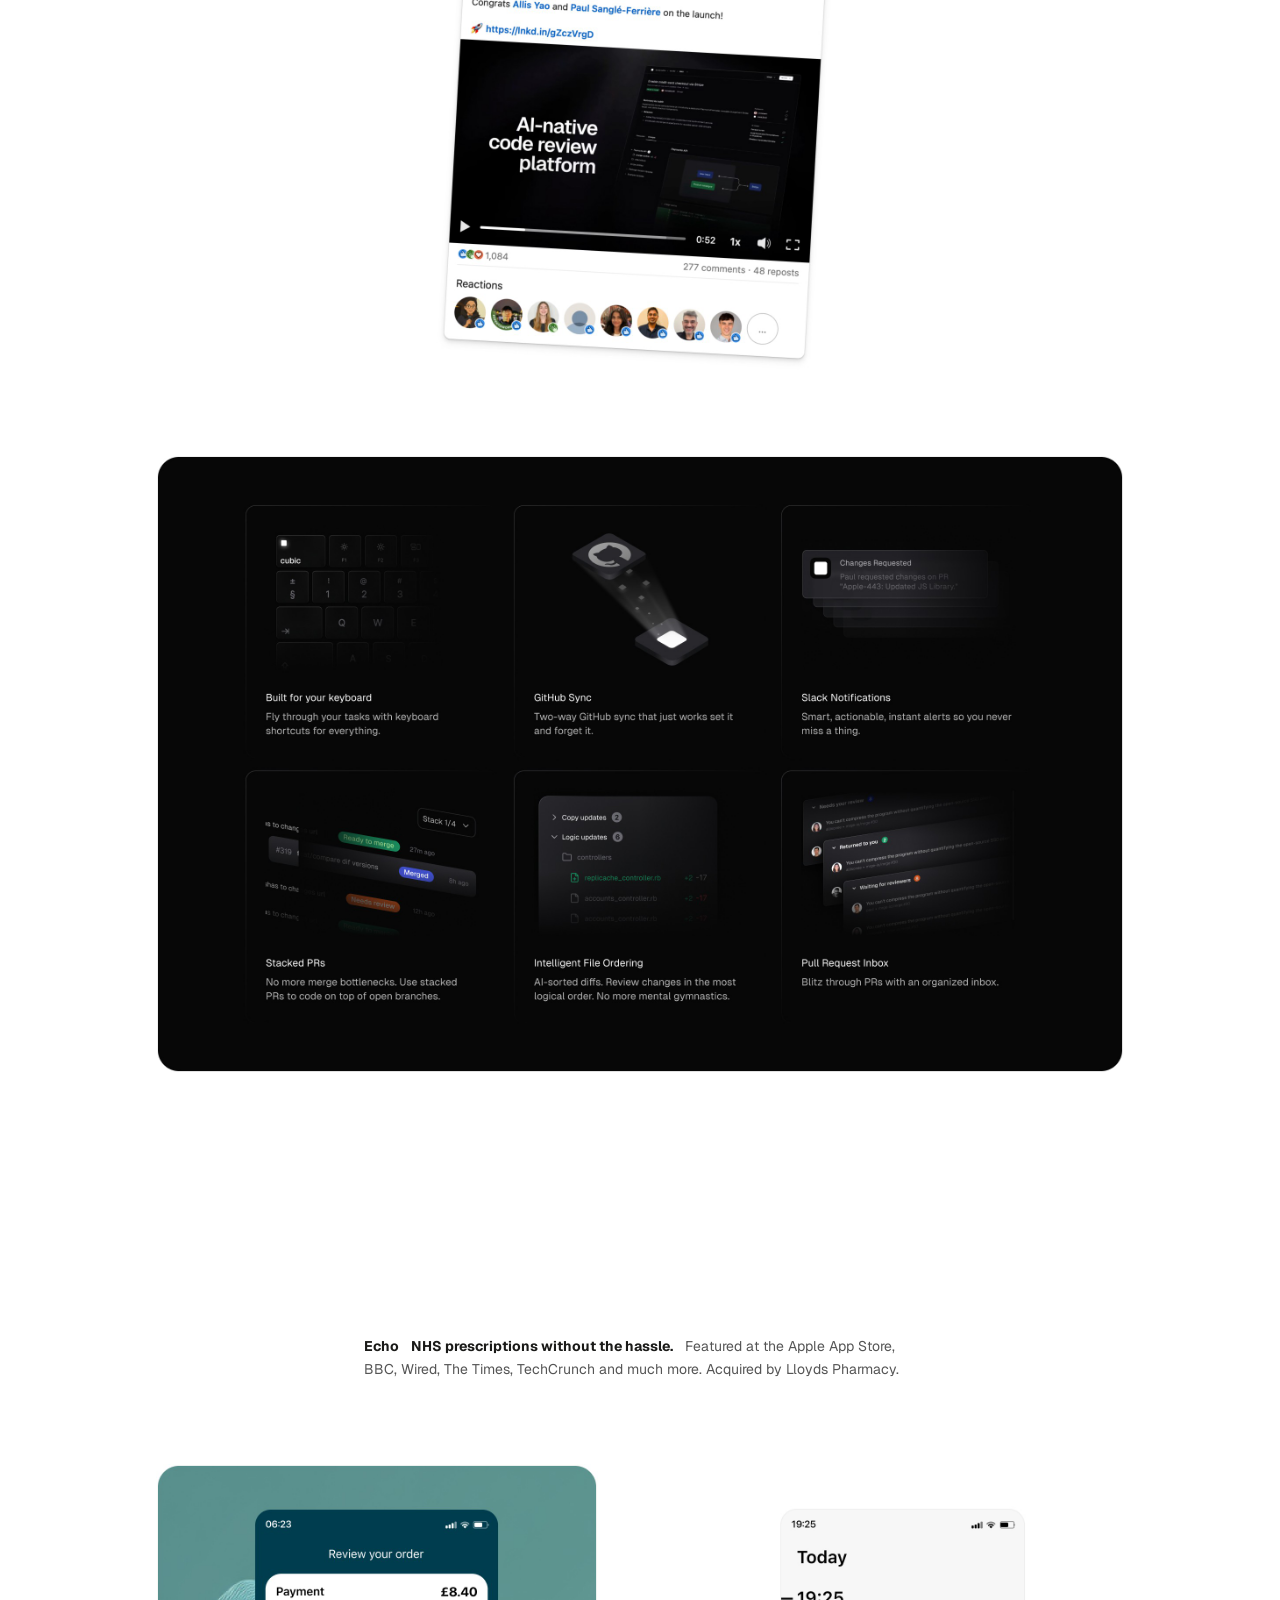
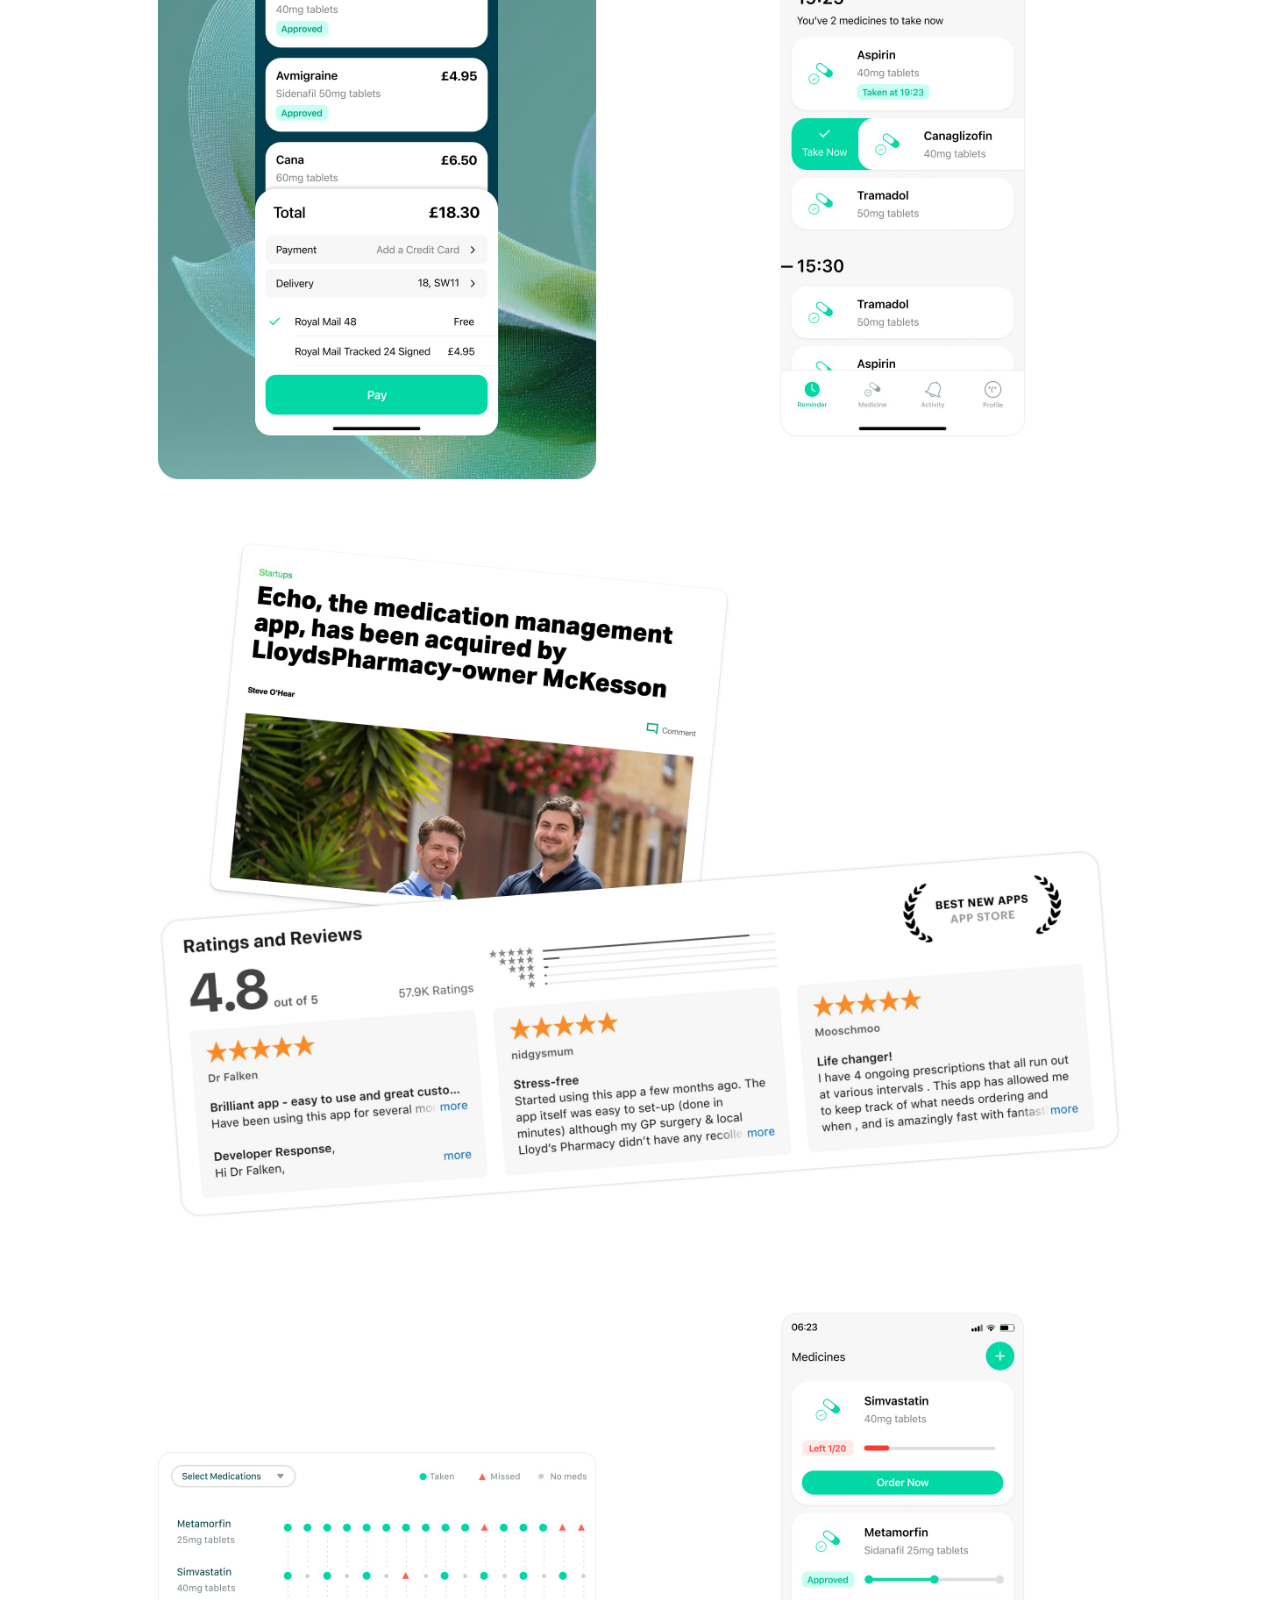
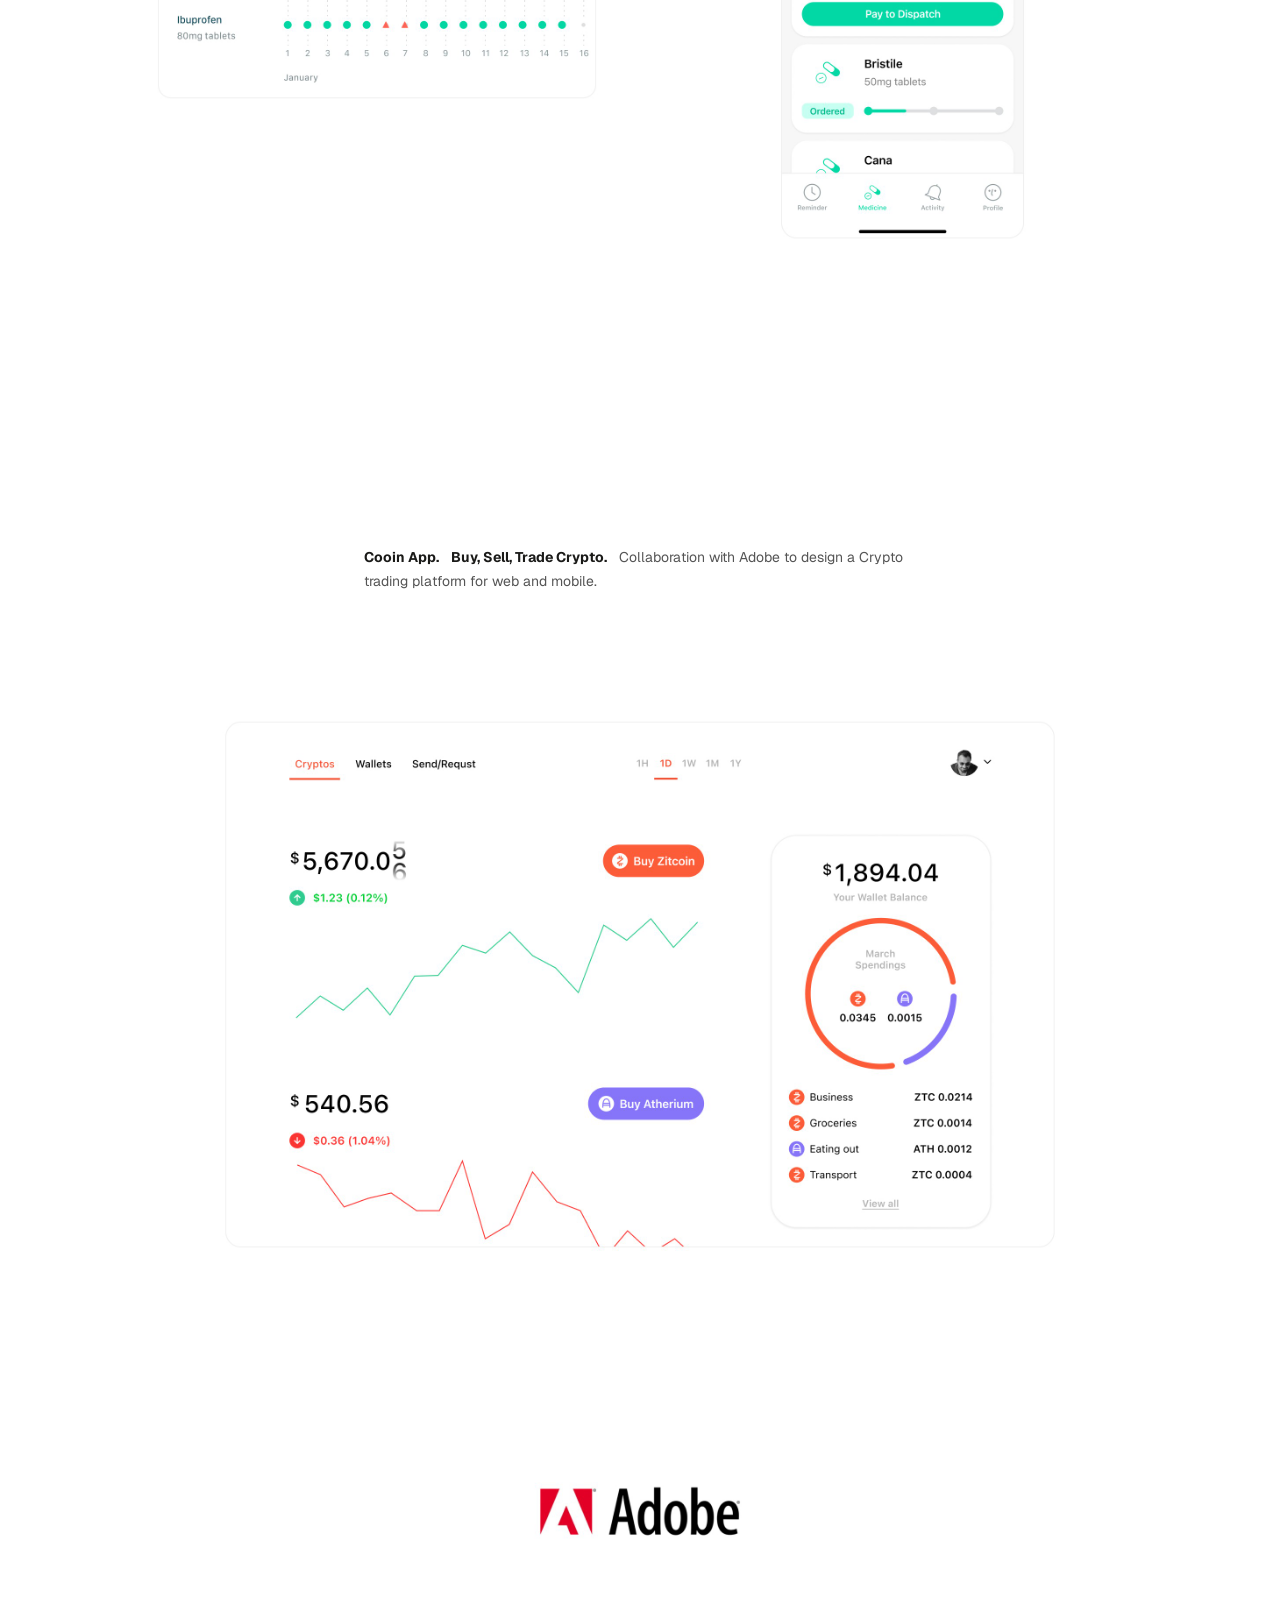
==== commit 01d8b230: "Update Priority plan pricing to $7,986/mth and new Stripe link Co-Authored-By: Claude Opus 5 <norepl" ====
--- a/index.html
+++ b/index.html
@@ -205,7 +205,7 @@
           <div class="flow-card">
             <h3 class="flow-name">Pick a plan</h3>
             <div class="flow-plan-box">
-              <a href="https://buy.stripe.com/28E14bd0G7Ix7DQ0S40gw0t" target="_blank" rel="noopener" class="cta-bar cta-bar--dark cta-bar--plan">Start with Priority for $6,847/mth</a>
+              <a href="https://buy.stripe.com/cNi9AH2m24wl0bo44g0gw0v" target="_blank" rel="noopener" class="cta-bar cta-bar--dark cta-bar--plan">Start with Priority for $7,986/mth</a>
               <p class="flow-plan-desc">4 design sessions per week. Every other day including weekends.</p>
               <p class="flow-good-for">Good for teams moving fast who need a design partner keeping pace with them.</p>
             </div>
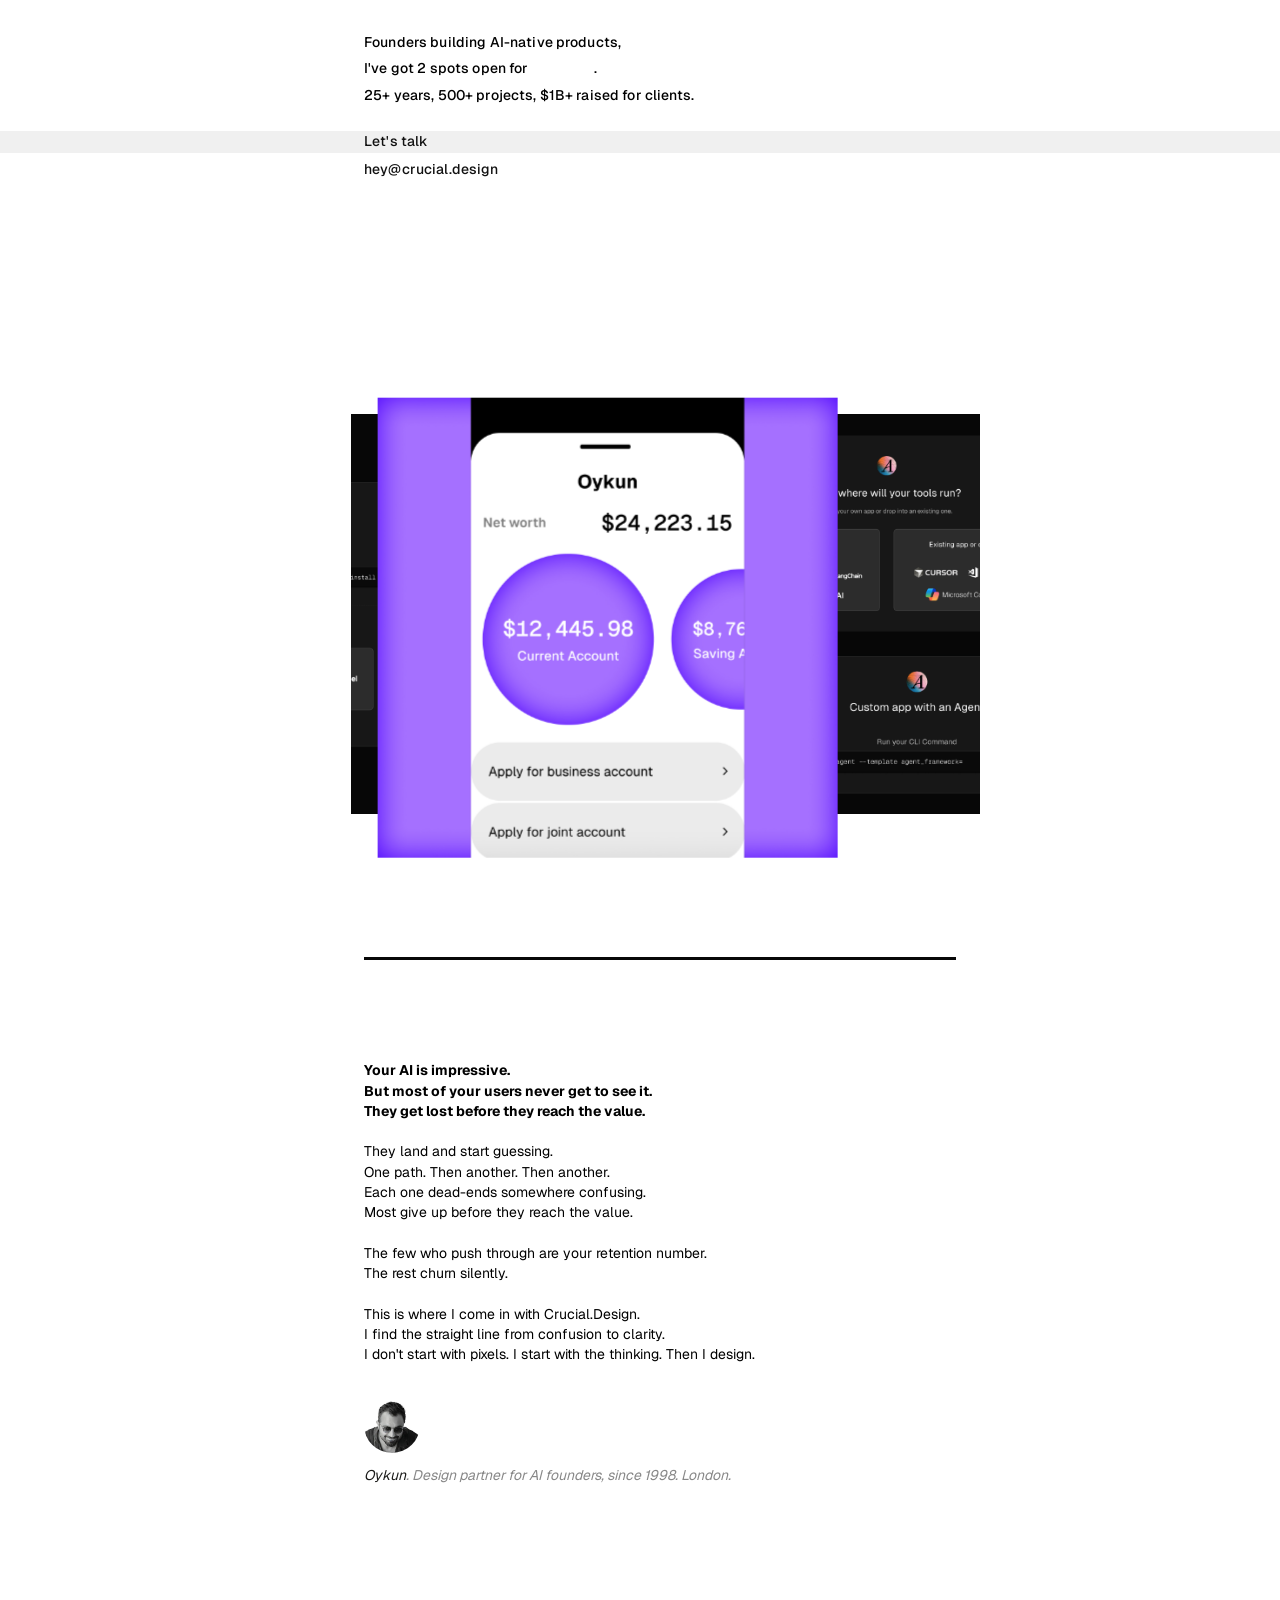
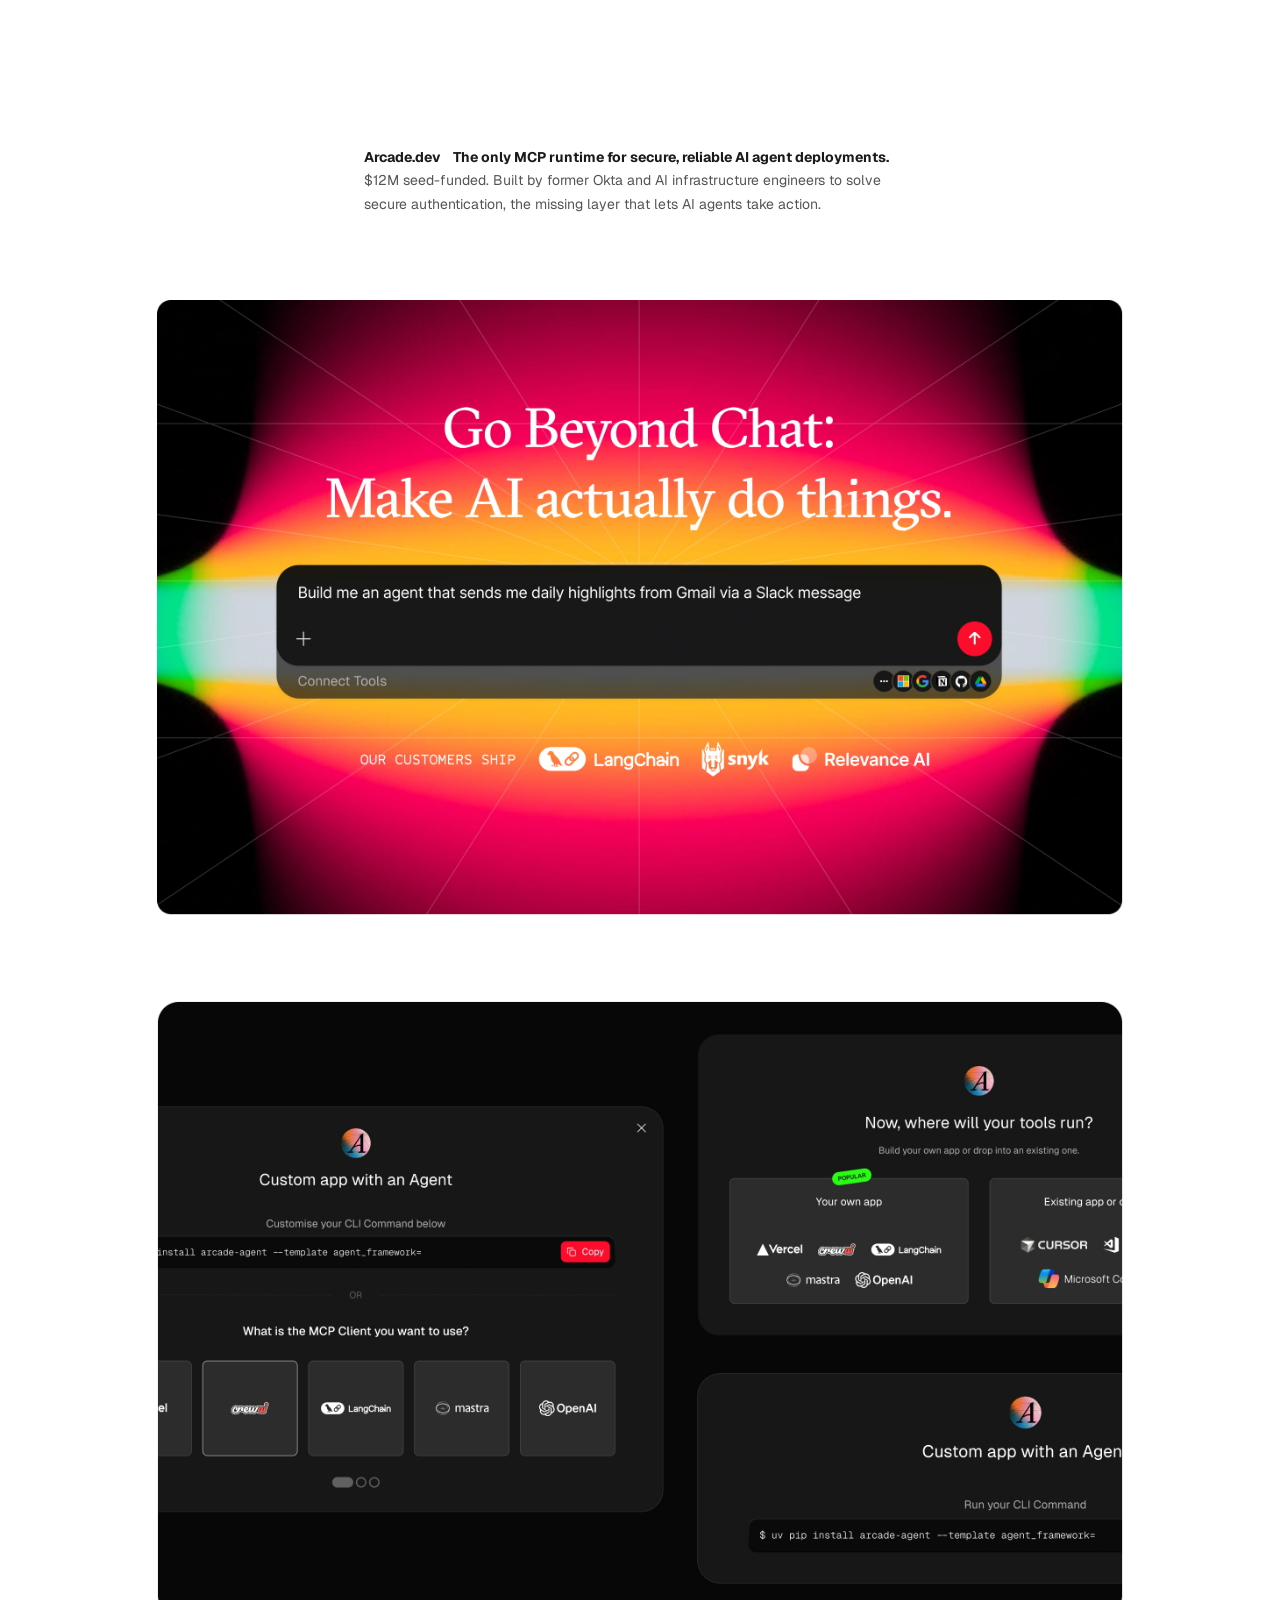
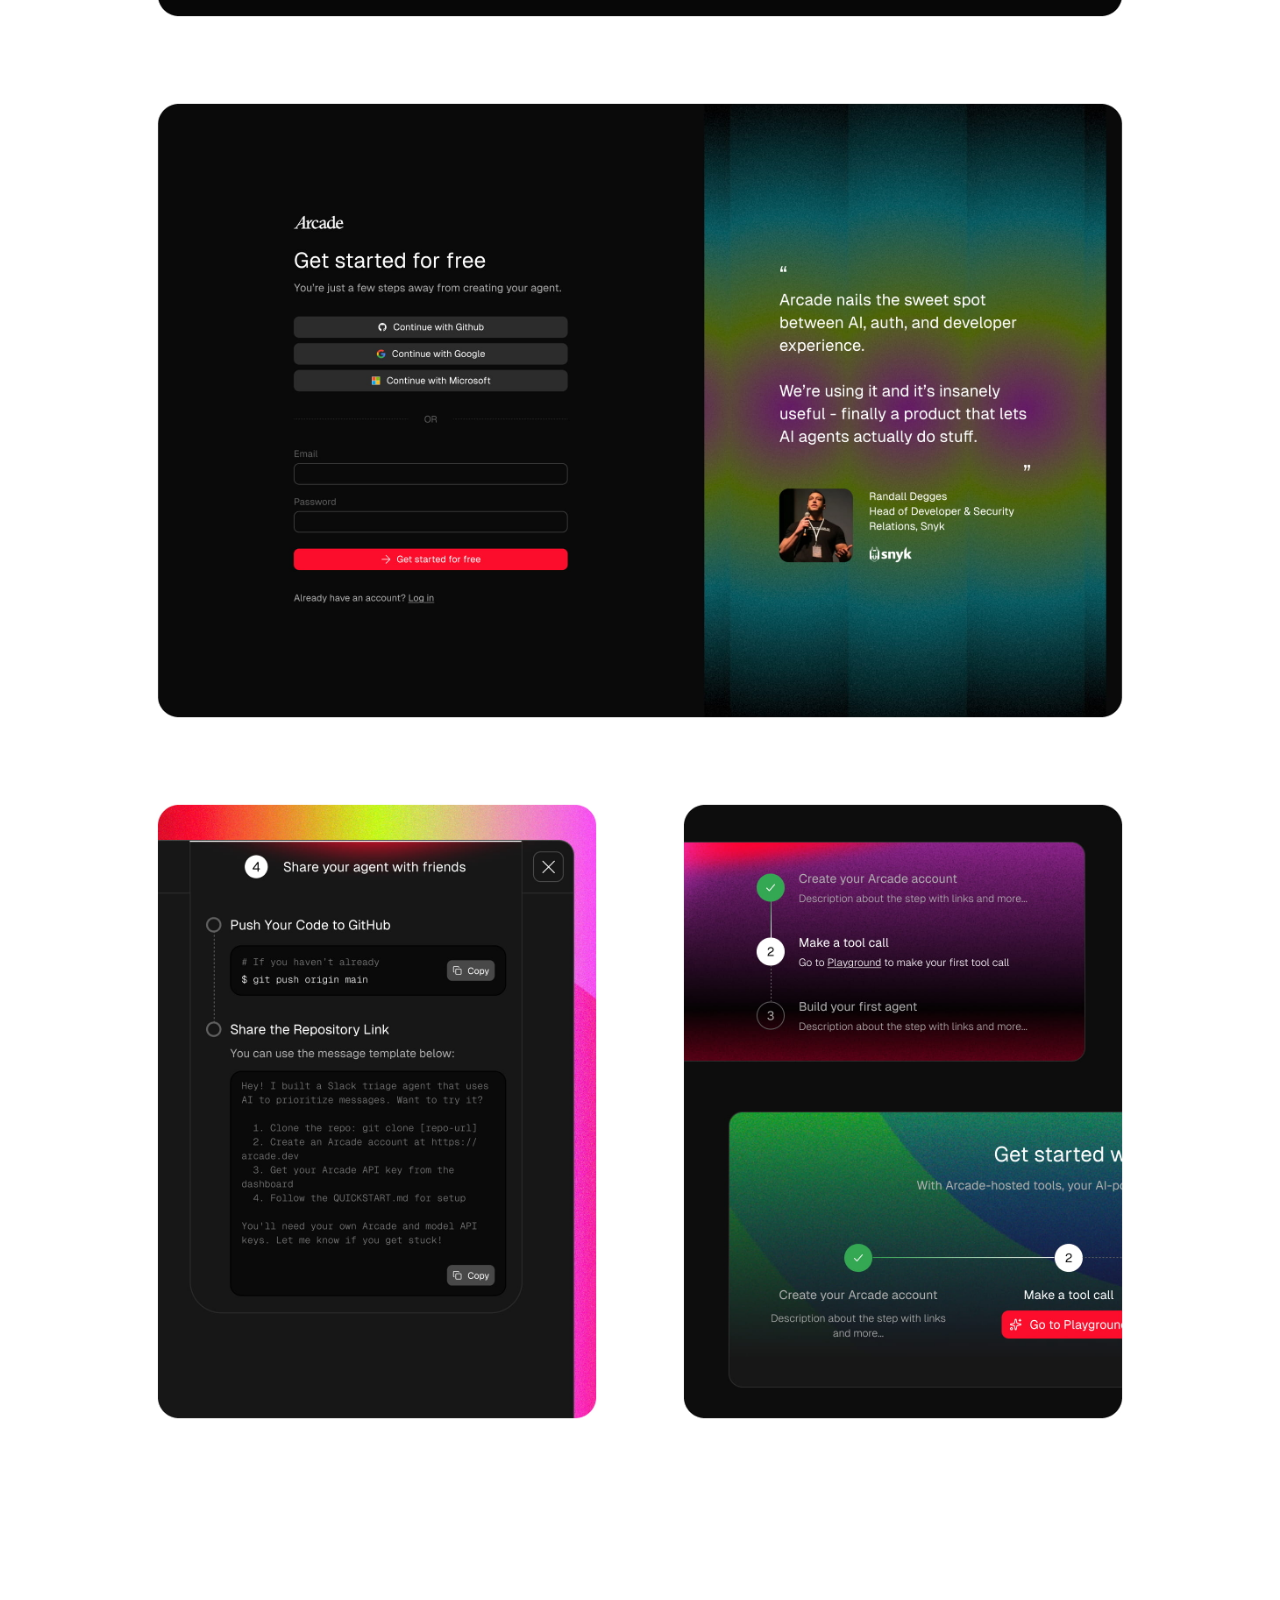
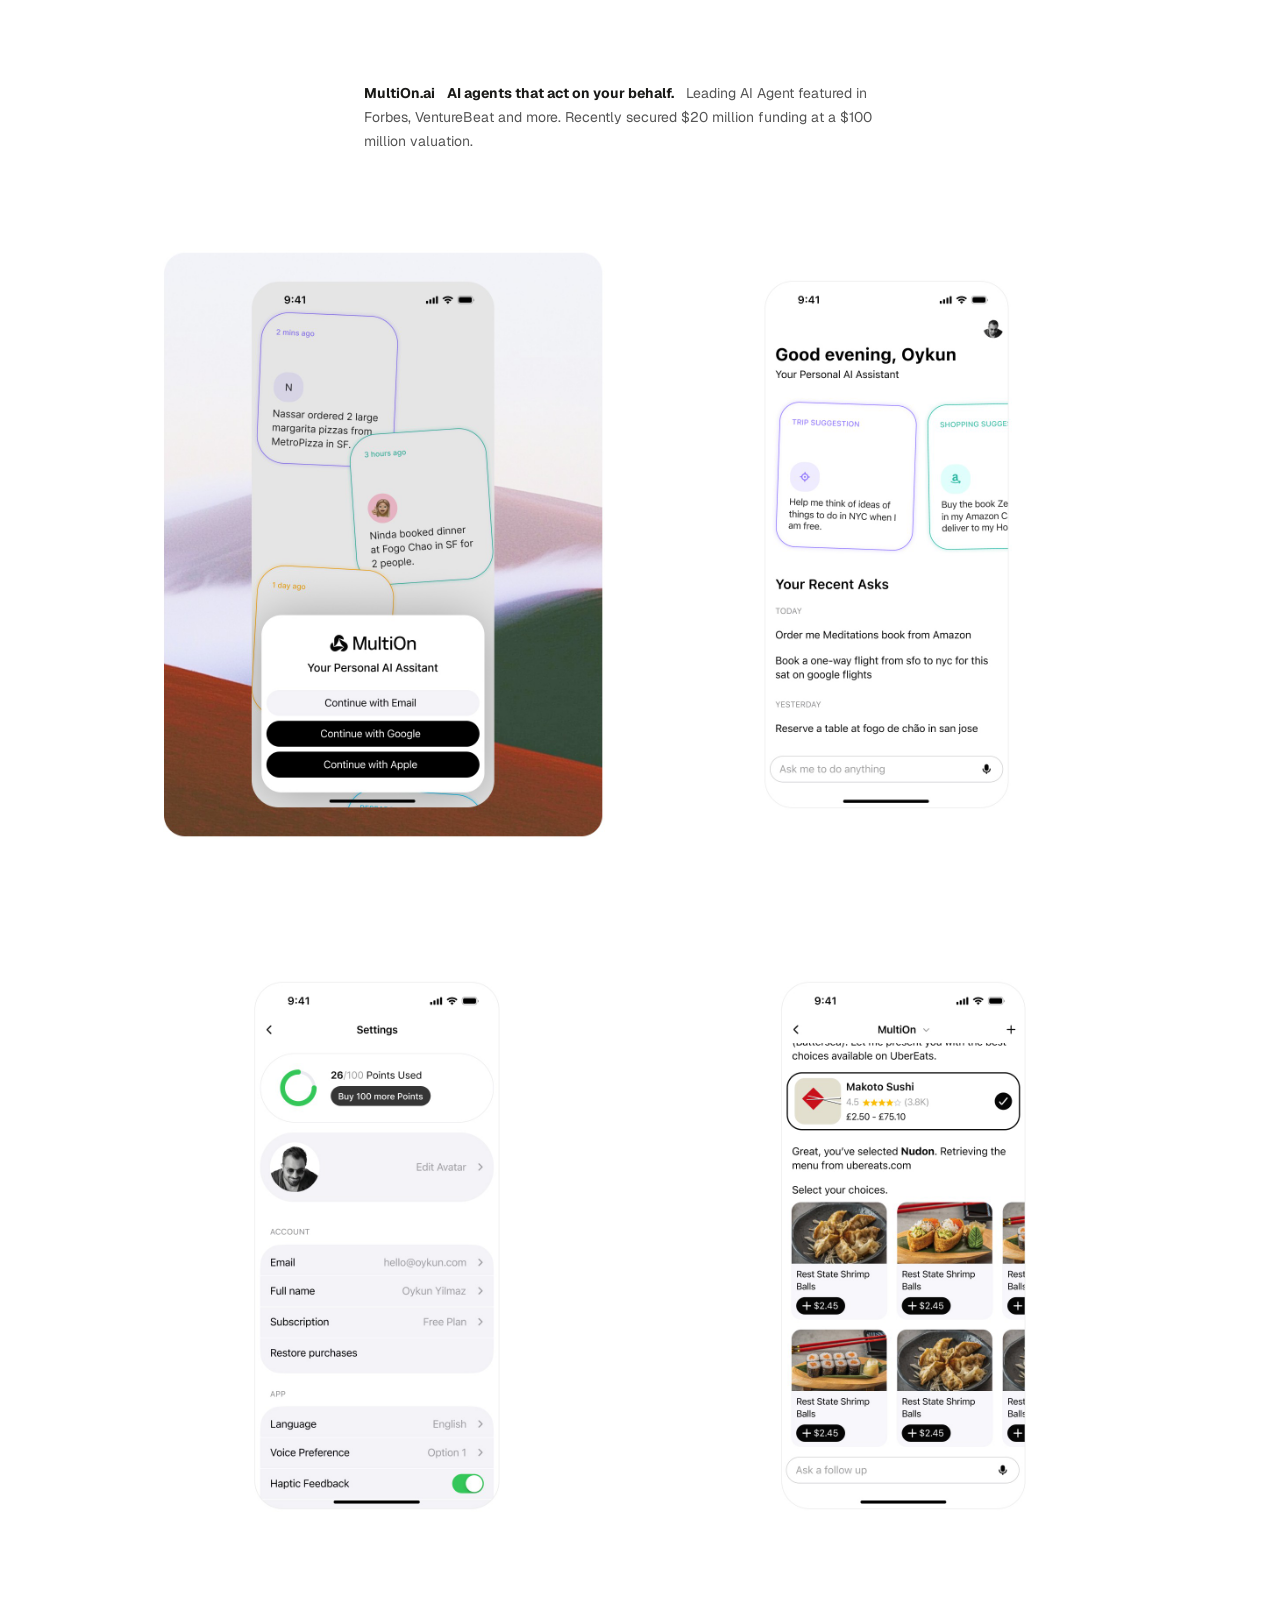
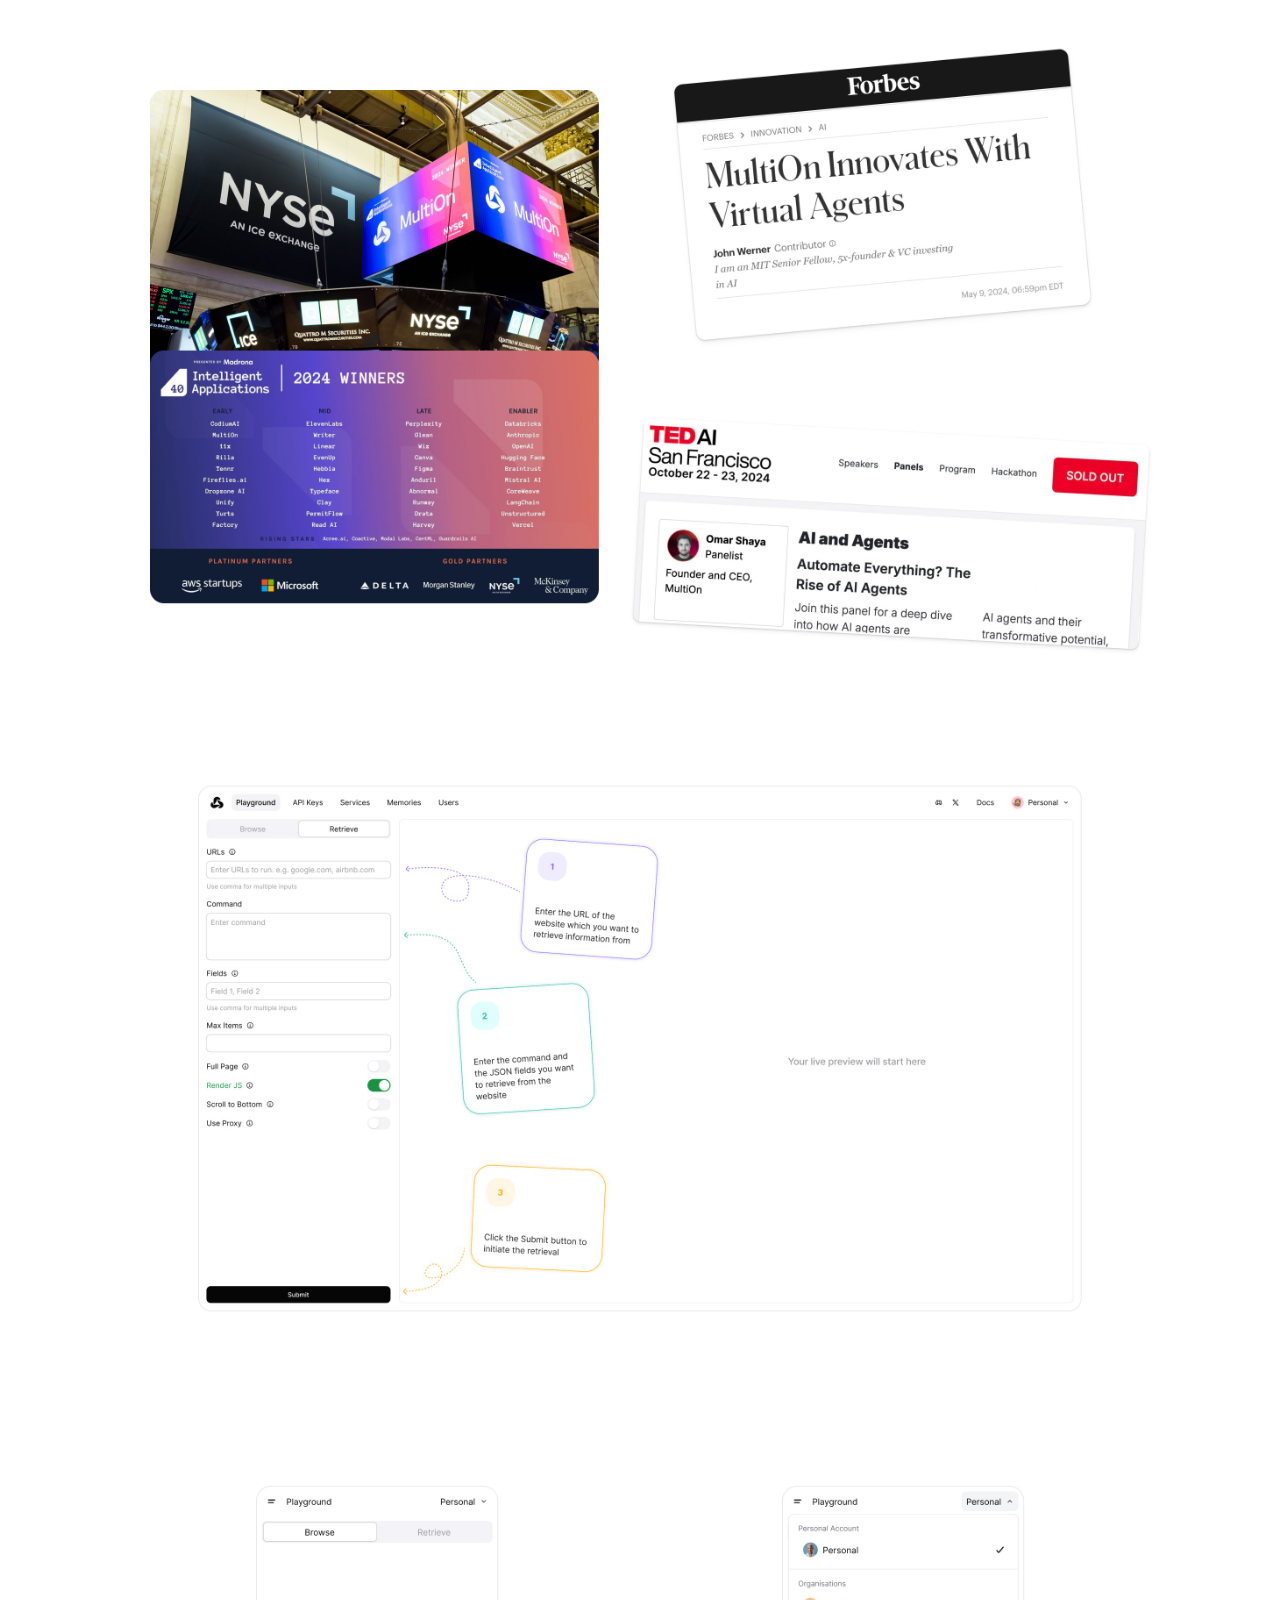
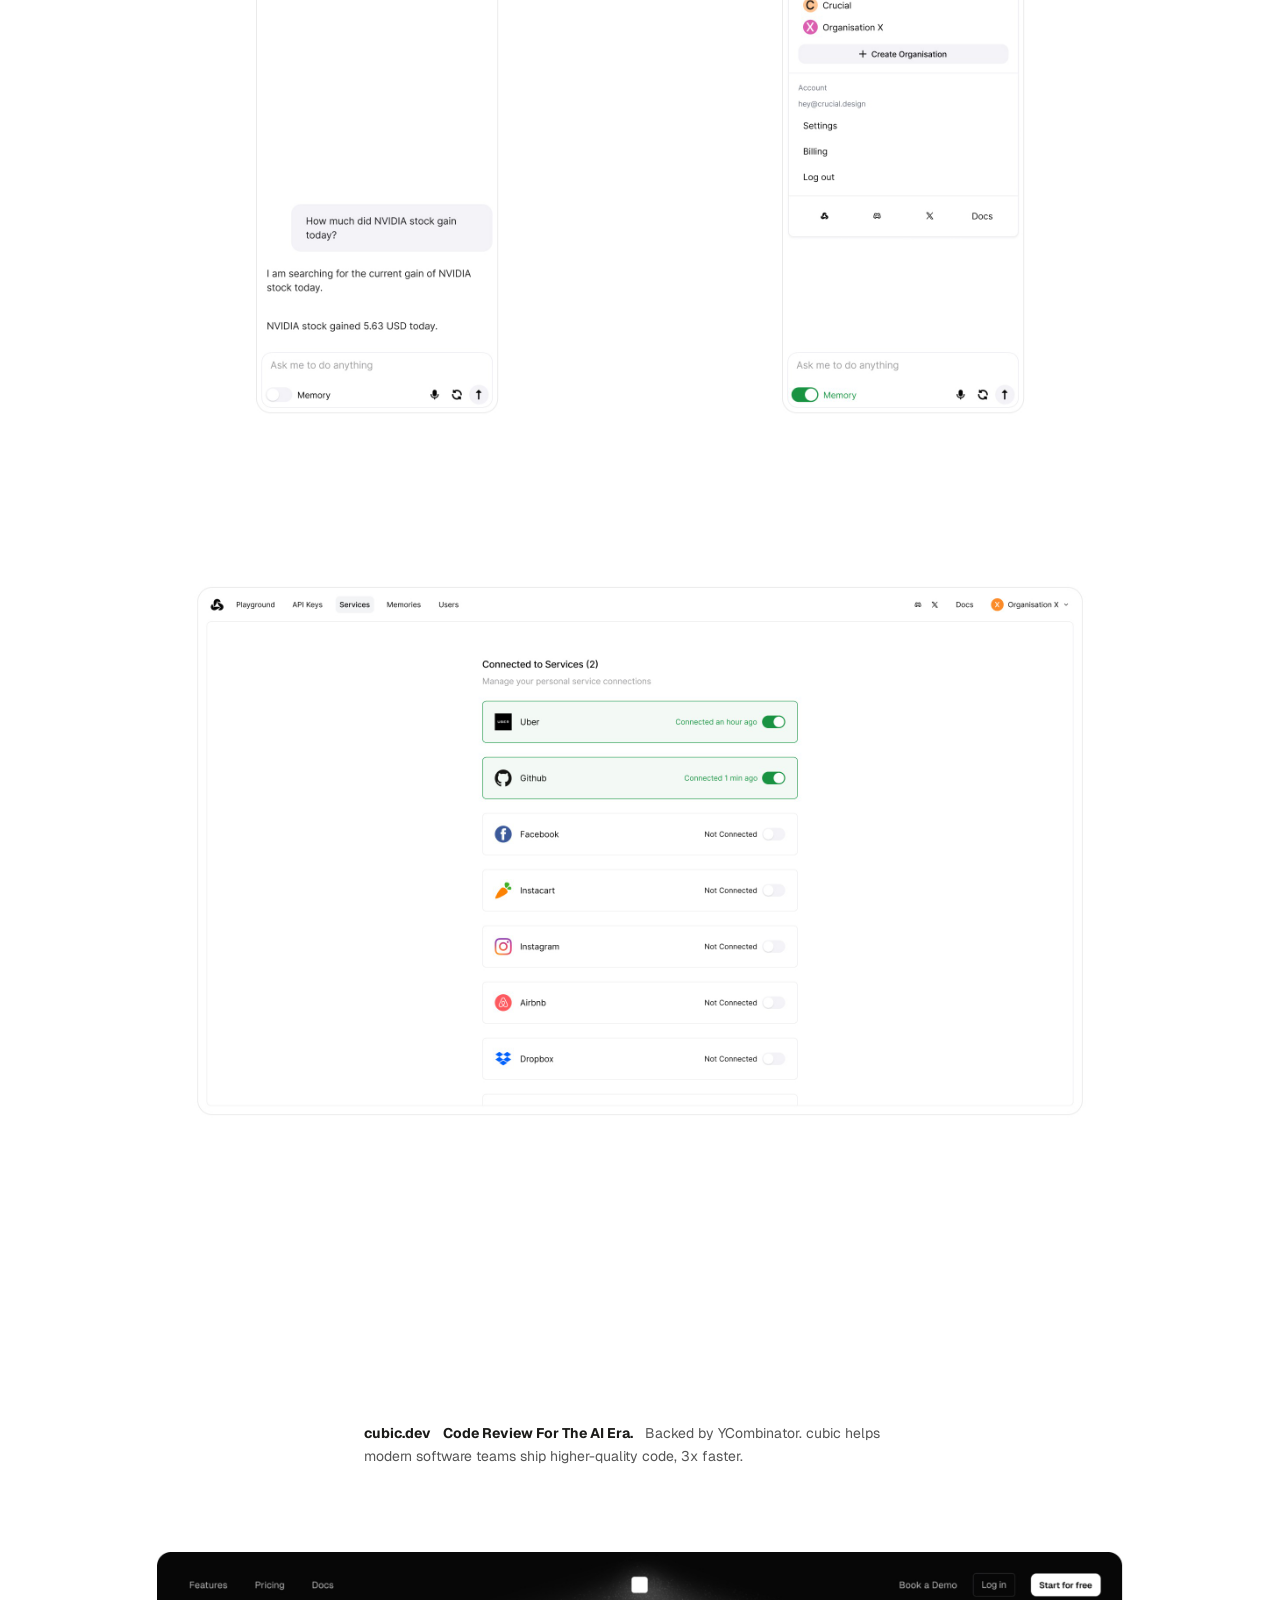
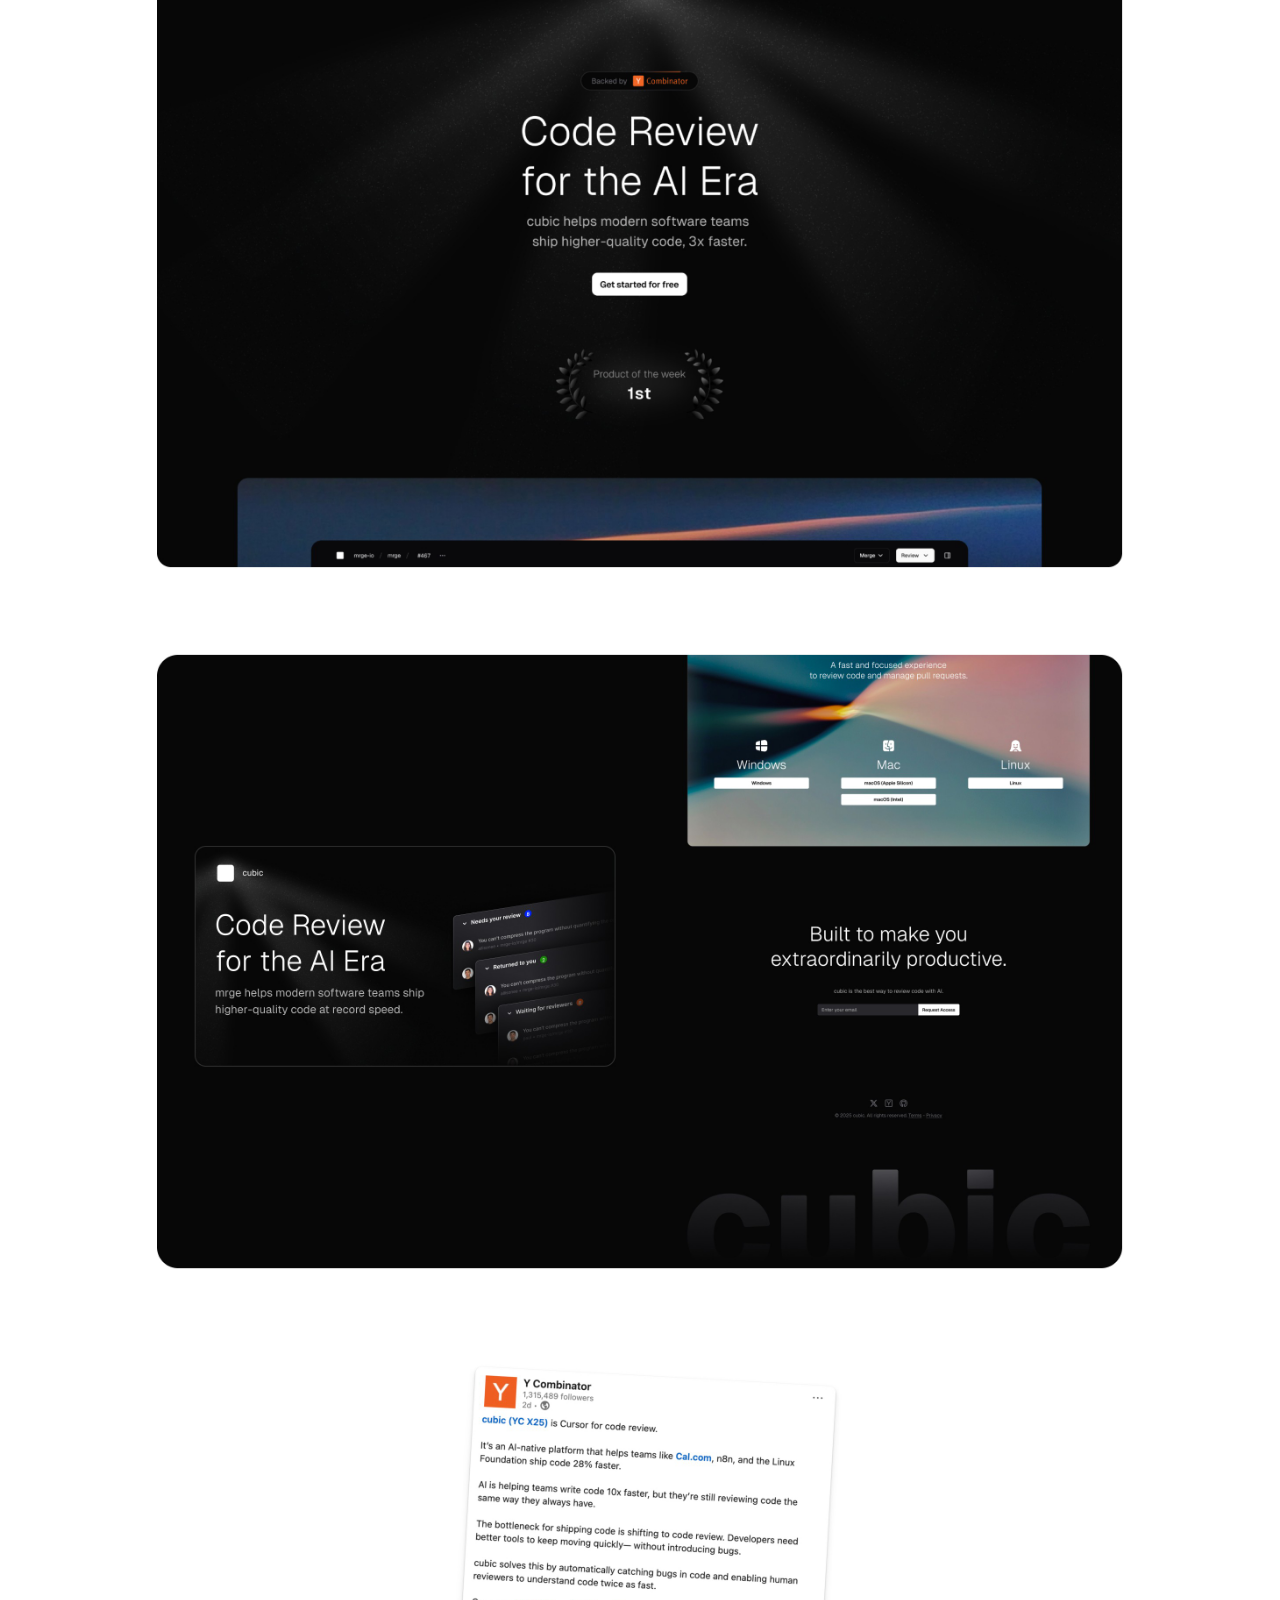
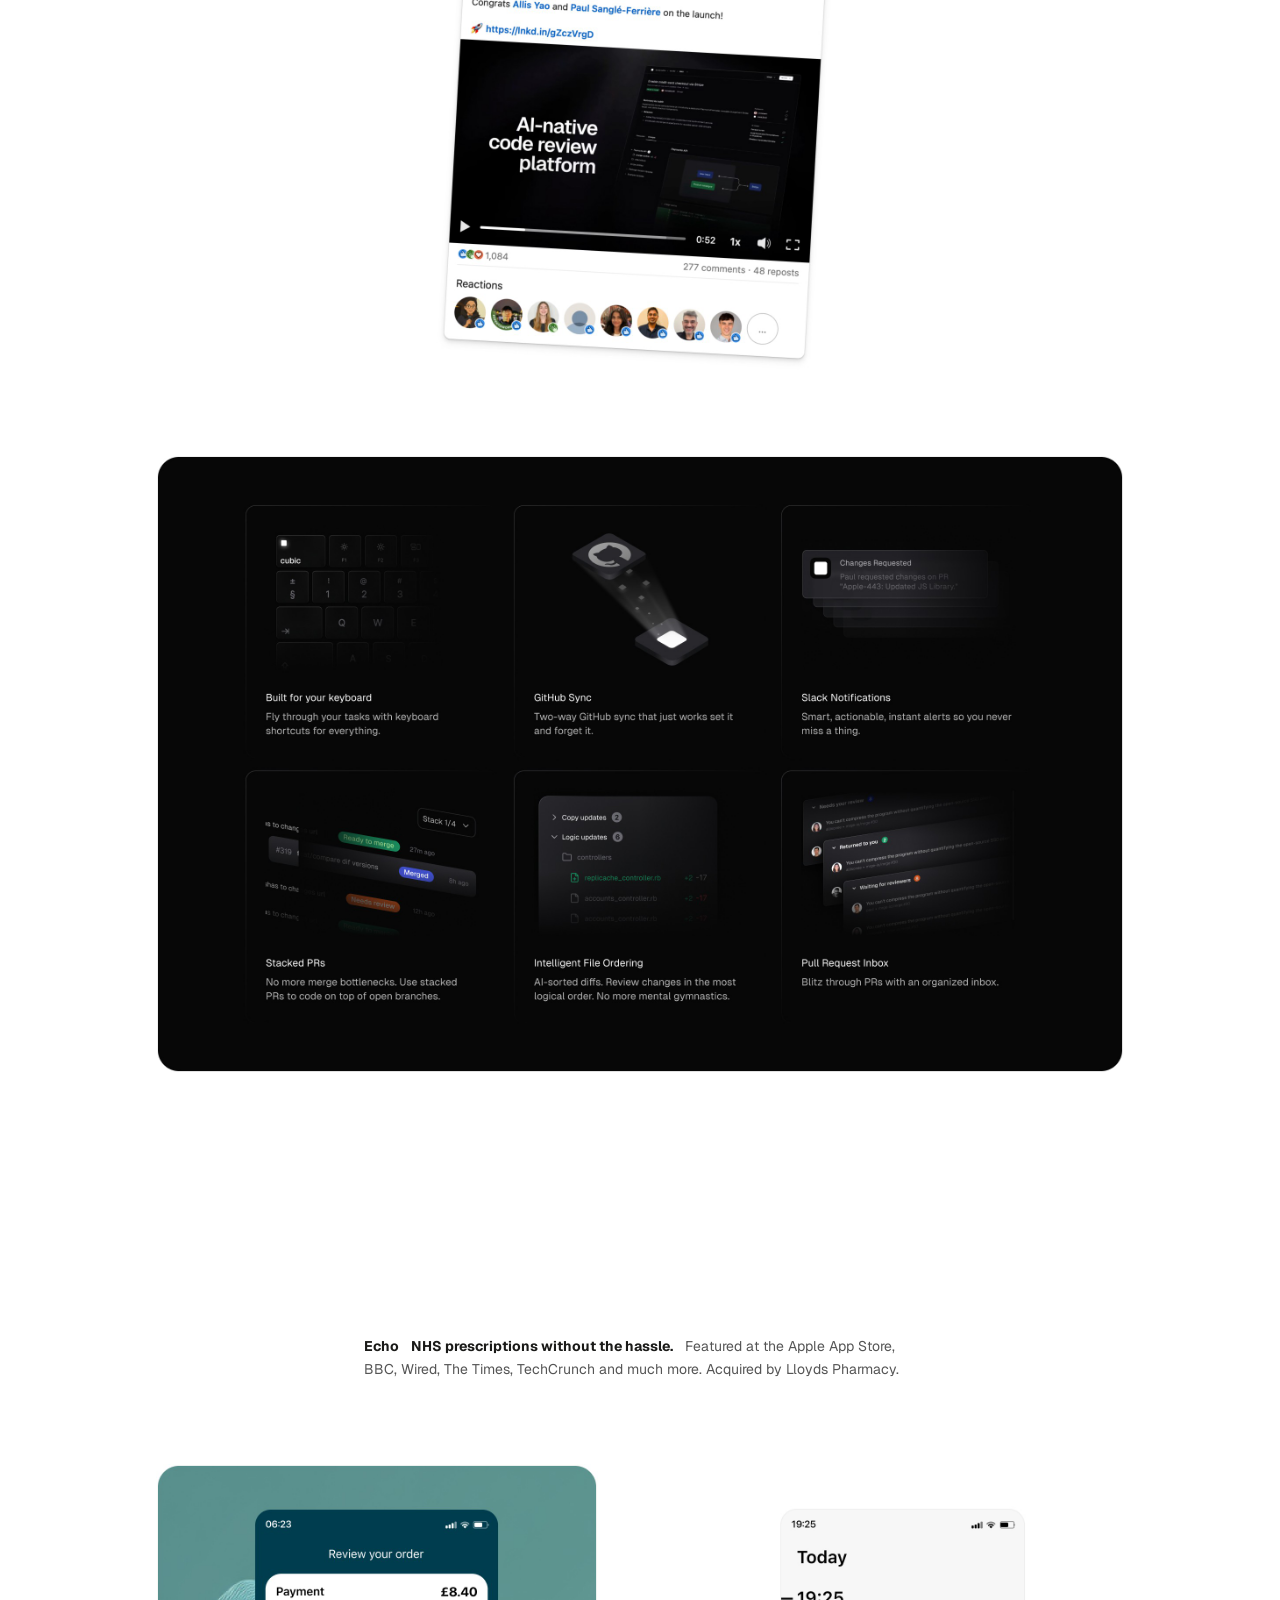
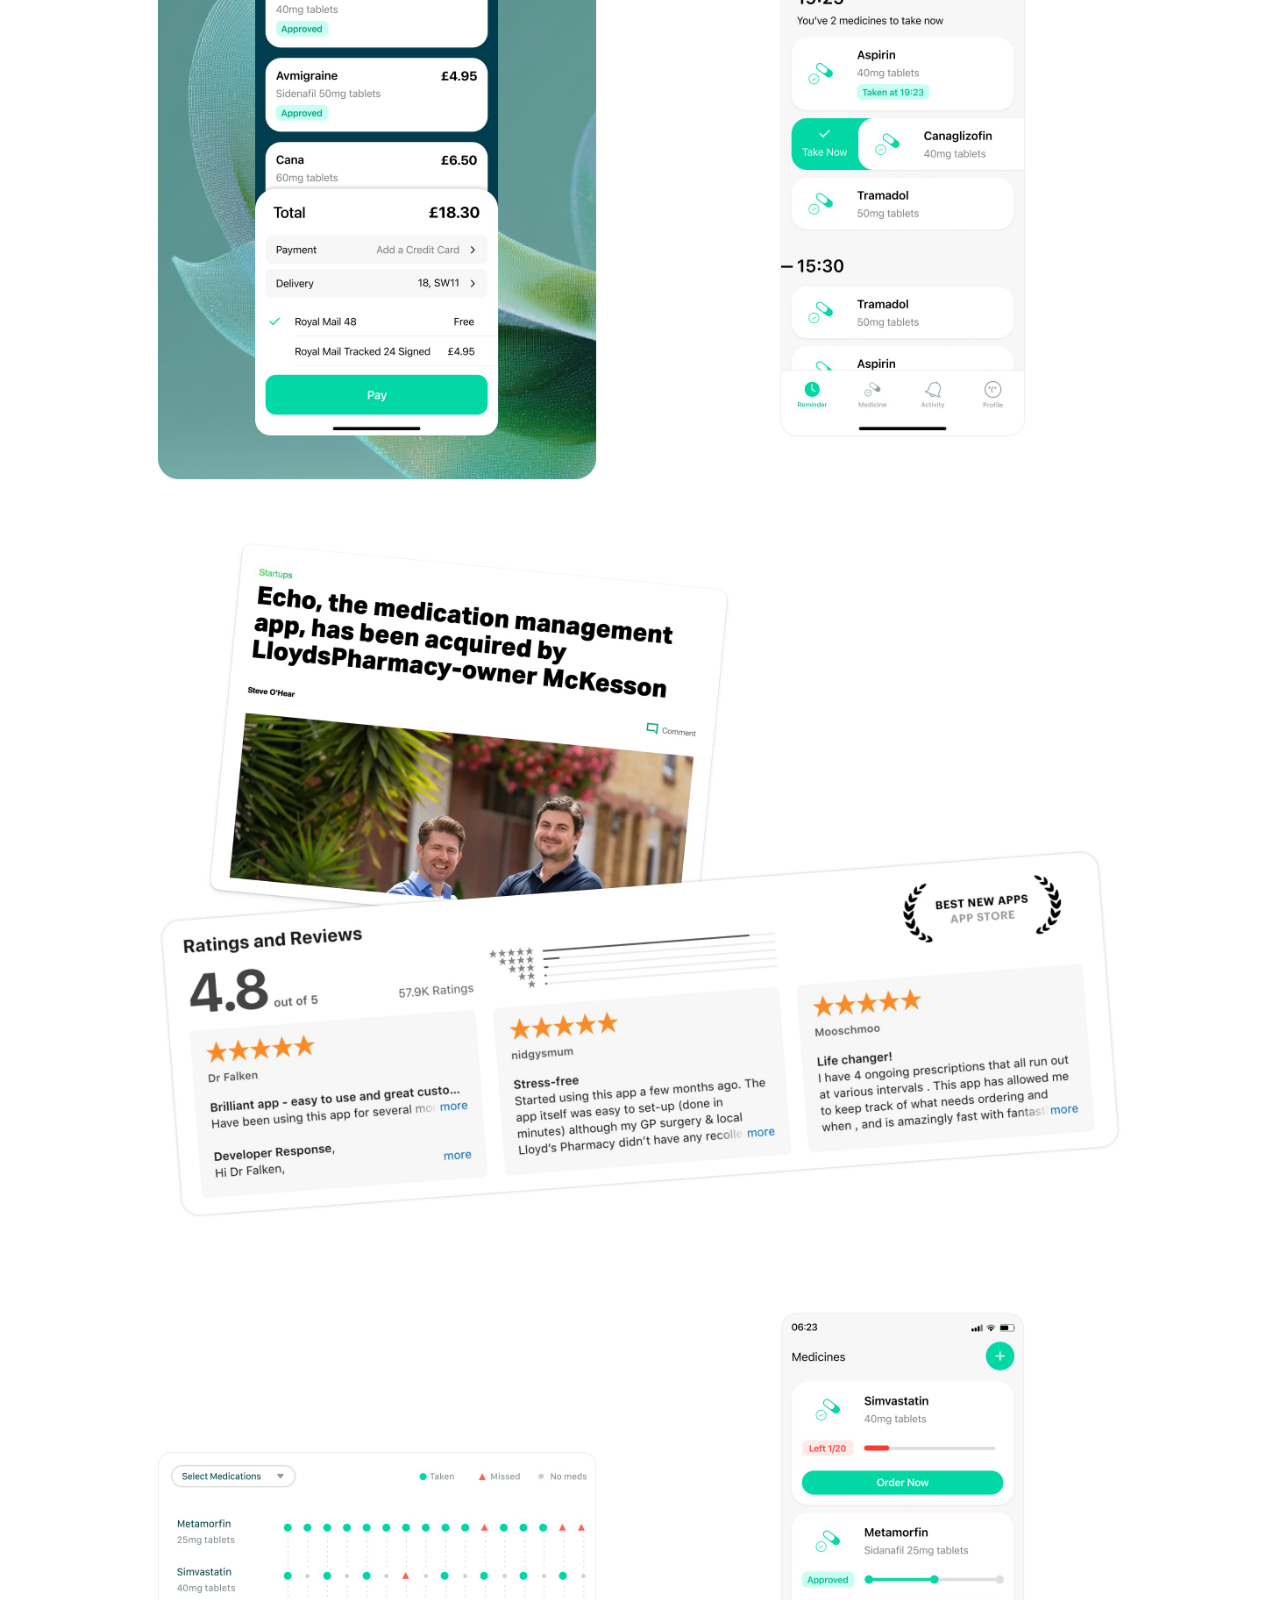
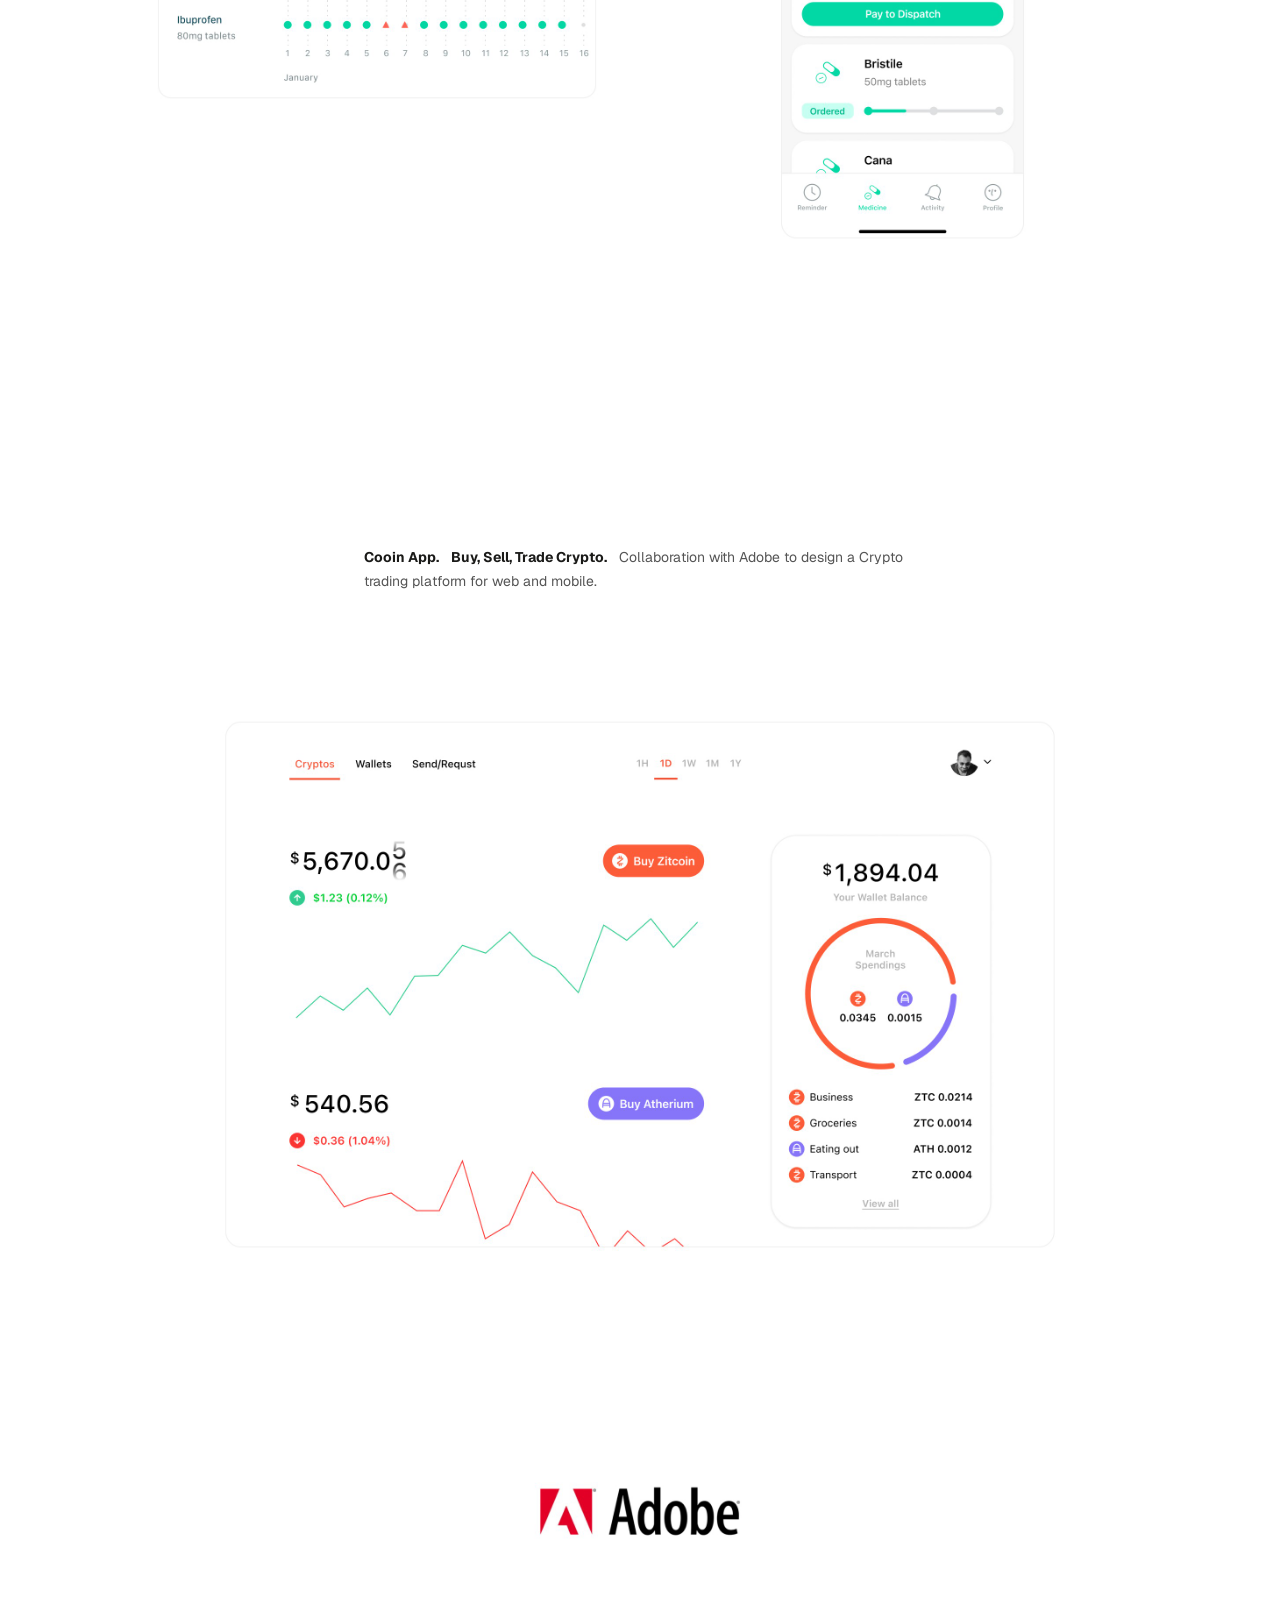
==== commit 0c9c906b: "Merge 77e296252204e4a53e70a776bcfc16252e9406fb into 01d8b230b2ae6ebd3293c9ccf495ba4b9de1e0c9" ====
--- a/index.html
+++ b/index.html
@@ -346,5 +346,11 @@
     })();
   </script>
 
+  <!-- Vercel Speed Insights -->
+  <script>
+    window.si = window.si || function () { (window.siq = window.siq || []).push(arguments); };
+  </script>
+  <script defer src="/_vercel/speed-insights/script.js"></script>
+
 </body>
 </html>
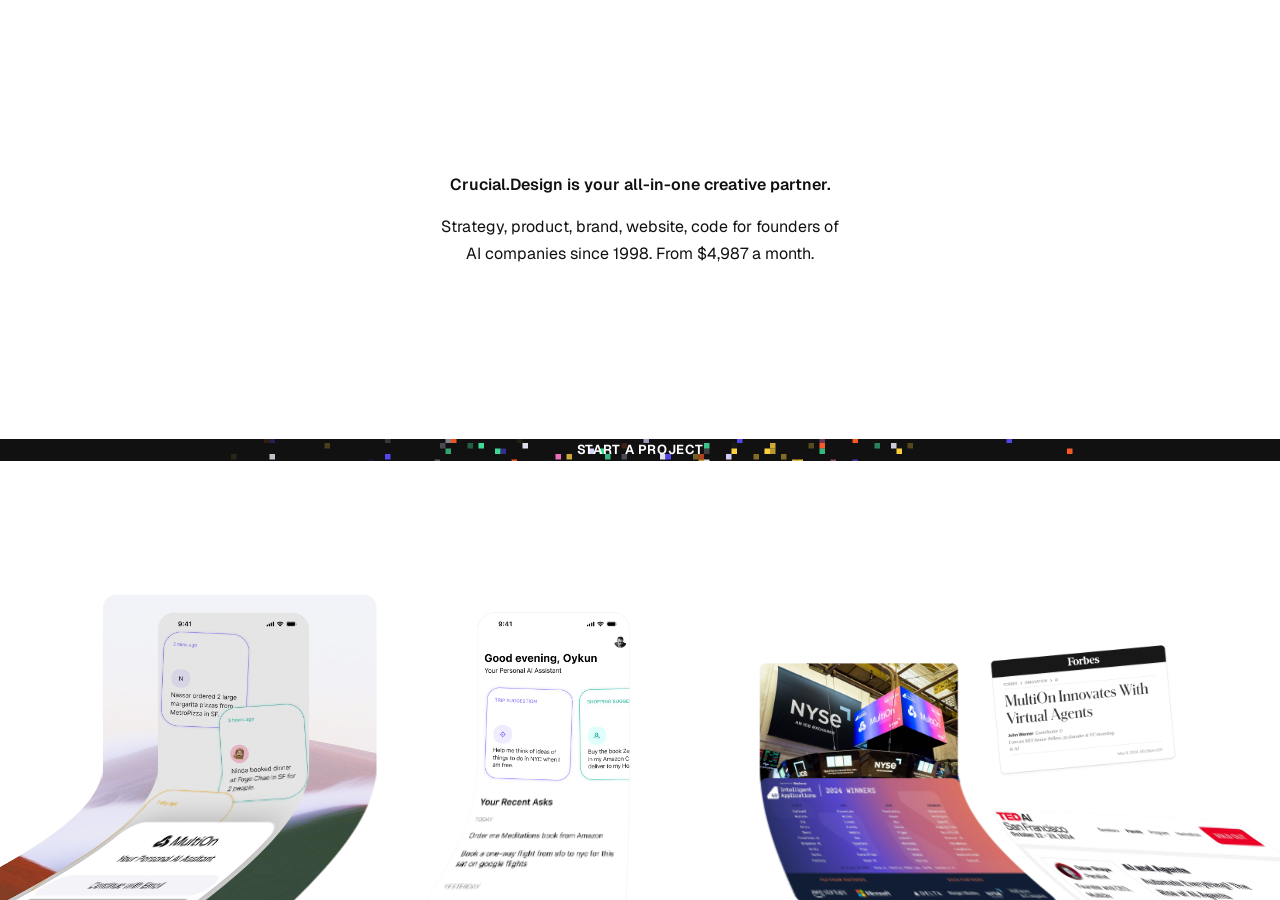
==== commit b74eca00: "New homepage: A16 v78 redesign Replaces the homepage with the A16 direction. Keeps Google Analytics," ====
--- a/index.html
+++ b/index.html
@@ -1,4 +1,4 @@
-<!DOCTYPE html>
+<!doctype html>
 <!--
 
    ████ ████  ██ ██  ████ ██  ███  ██          ███    ██        ████  █████  ████ ██  ████ ██  ██
@@ -10,8 +10,7 @@
   Let's talk: hey@crucial.design
 
 -->
-<html lang="en">
-<head>
+<html lang="en"><head>
   <!-- Google tag (gtag.js) -->
   <script async src="https://www.googletagmanager.com/gtag/js?id=G-3W3DC31QMG"></script>
   <script>
@@ -20,337 +19,571 @@
     gtag('js', new Date());
     gtag('config', 'G-3W3DC31QMG');
   </script>
-  <meta charset="UTF-8">
-  <meta name="viewport" content="width=device-width, initial-scale=1.0">
-  <title>Crucial.Design — Design Partner for AI Founders</title>
-  <meta name="description" content="Your AI is impressive, but most of your users get lost before they ever reach the value. I find the straight line from confusion to clarity. Thinking first, then design.">
-
-  <!-- Open Graph -->
-  <meta property="og:title" content="Crucial.Design — Design Partner for AI Founders">
-  <meta property="og:description" content="Your AI is impressive, but most of your users get lost before they ever reach the value. I find the straight line from confusion to clarity. Thinking first, then design.">
-  <meta property="og:type" content="website">
-  <meta property="og:url" content="https://crucial.design">
-  <meta property="og:image" content="https://crucial.design/images/crucialdesign-og.jpg">
-
-  <!-- Twitter Card -->
-  <meta name="twitter:card" content="summary_large_image">
-  <meta name="twitter:title" content="Crucial.Design — Design Partner for AI Founders">
-  <meta name="twitter:description" content="Your AI is impressive, but most of your users get lost before they ever reach the value. I find the straight line from confusion to clarity. Thinking first, then design.">
-  <meta name="twitter:image" content="https://crucial.design/images/crucialdesign-og.jpg">
-
-  <link rel="icon" type="image/jpeg" href="images/avatar.jpg">
-
-  <link rel="preconnect" href="https://fonts.googleapis.com">
-  <link rel="preconnect" href="https://fonts.gstatic.com" crossorigin>
-  <link href="https://fonts.googleapis.com/css2?family=Geist:wght@300;400;500;600;700&display=swap" rel="stylesheet">
-
-  <link rel="stylesheet" href="style.css?v=35">
-</head>
-<body>
-
-  <!-- ============ Top status line ============ -->
-  <div class="topline">
-    <div class="container-narrow">
-      <p class="topline-context"><span class="topline-lead">Founders building AI-native products,</span>I've got 2 spots open for <span class="topline-flip" data-topline-flip></span>.<span class="topline-meta">25+ years, 500+ projects, $1B+ raised for clients.</span></p>
-    </div>
-    <a class="cta-bar cta-bar--primary" href="https://cal.com/crucialdesign/15min" target="_blank" rel="noopener">
-      <span class="container-narrow">Let's talk</span>
-    </a>
-    <a class="cta-bar cta-bar--secondary" href="mailto:hey@crucial.design">
-      <span class="container-narrow">hey@crucial.design</span>
-    </a>
-  </div>
-
-  <!-- ============ Floating action bar (stacked rows, pinned on scroll) ============ -->
-  <div class="float-bar" id="float-cta">
-    <a class="cta-bar cta-bar--primary" href="https://cal.com/crucialdesign/15min" target="_blank" rel="noopener">
-      <span class="container-narrow">Let's talk</span>
-    </a>
-    <a class="cta-bar cta-bar--secondary" href="#process">
-      <span class="container-narrow">Process and Pricing</span>
-    </a>
-  </div>
-
-  <!-- ============ Hero ============ -->
-  <section class="hero">
-    <div class="container-wide hero-image fade-in">
-      <div class="hero-deck" id="hero-deck" aria-hidden="true"></div>
-      <img class="hero-deck-fallback" src="images/motion/motion07.jpg" alt="Product design showcase">
-    </div>
-    <div class="container-narrow">
-      <h1 class="hero-headline fade-in">Your AI is impressive.<br>But most of your users never get to see it.<br>They get lost before they reach the value.</h1>
-      <p class="hero-sub fade-in">They land and start guessing.<br>One path. Then another. Then another.<br>Each one dead-ends somewhere confusing.<br>Most give up before they reach the value.<br><br>The few who push through are your retention number.<br>The rest churn silently.<br><br>This is where I come in with Crucial.Design.<br>I find the straight line from confusion to clarity.<br>I don't start with pixels. I start with the thinking. Then I design.</p>
-      <a href="https://x.com/oykun" target="_blank" rel="noopener" class="hero-avatar fade-in"><img src="images/avatar.jpg" alt="Oykun"></a>
-      <p class="hero-byline fade-in"><a href="https://x.com/oykun" target="_blank" rel="noopener">Oykun</a>. Design partner for AI founders, since 1998. London.</p>
-    </div>
-  </section>
-
-  <!-- ============ Selected Work ============ -->
-  <section class="work" id="work">
-    <!-- Arcade -->
-    <div class="project fade-in">
-      <div class="project-info">
-        <p><strong>Arcade.dev</strong> &nbsp; <strong>The only MCP runtime for secure, reliable AI agent deployments.</strong> &nbsp; $12M seed-funded. Built by former Okta and AI infrastructure engineers to solve secure authentication, the missing layer that lets AI agents take action.</p>
-      </div>
-      <div class="project-card">
-        <div class="project-card-inner">
-          <img src="images/arcade001.jpg" alt="Arcade product interface" loading="lazy">
-          <img src="images/arcade002.jpg" alt="Arcade dashboard" loading="lazy">
-          <img src="images/arcade003.jpg" alt="Arcade deployment view" loading="lazy">
-          <img src="images/arcade004.jpg" alt="Arcade agent management" loading="lazy">
+<meta charset="utf-8"><meta name="viewport" content="width=device-width, initial-scale=1">
+<title>Crucial.Design</title>
+<meta name="description" content="Crucial.Design is your all-in-one creative partner. Strategy, product, brand, website, code for founders of AI companies since 1998.">
+<meta property="og:title" content="Crucial.Design">
+<meta property="og:description" content="Crucial.Design is your all-in-one creative partner. Strategy, product, brand, website, code for founders of AI companies since 1998.">
+<meta property="og:type" content="website">
+<meta property="og:url" content="https://crucial.design">
+<meta property="og:image" content="https://crucial.design/images/crucialdesign-og.jpg">
+<meta name="twitter:card" content="summary_large_image">
+<meta name="twitter:title" content="Crucial.Design">
+<meta name="twitter:description" content="Crucial.Design is your all-in-one creative partner. Strategy, product, brand, website, code for founders of AI companies since 1998.">
+<meta name="twitter:image" content="https://crucial.design/images/crucialdesign-og.jpg">
+<link rel="icon" type="image/jpeg" href="images/avatar.jpg">
+<link rel="preconnect" href="https://fonts.googleapis.com"><link href="https://fonts.googleapis.com/css2?family=Geist:wght@100..900&display=swap" rel="stylesheet">
+<style>
+  /* A16 · Full width, text top left, the bend at the bottom (updated 17 Oct, same round).
+     White by default; click any empty space and the page picks a new colour from five (white, black, green, lilac, orange). Type: Geist.
+     Header gets the top 60% of the screen, work starts in the bottom 40%. The bottom 20% of the browser works like the Dock: whatever passes through it grows from the centre as it nears the bottom edge, fading in from the top of the band so there is no seam. WebGL, with a plain canvas fallback. "Start a project" is a button. */
+  :root{--bg:#ffffff;--ink:#111111;--muted:#6f6f6f;--g:16px;--pad:72px;--btn-bg:#111111;--btn-ink:#ffffff}
+  *{box-sizing:border-box;margin:0;padding:0}
+  html,body{background:var(--bg);color:var(--ink);transition:background-color .5s,color .5s;font:400 16px/1.5 Geist,"Helvetica Neue",Arial,sans-serif;-webkit-font-smoothing:antialiased}
+  body{margin:0}
+  a{color:inherit;text-underline-offset:3px;text-decoration-thickness:1px} a:hover{color:var(--muted)}
+  a:focus-visible{outline:2px solid var(--ink);outline-offset:2px}
+  /* positioning from system.studio: one centred block, sitting in the middle of the top of the screen */
+  /* the header text sits in the middle of the space above the band (the band is fixed at 50% of the screen) */
+  header{box-sizing:border-box;height:50svh;padding:0 0 11px;display:flex;flex-direction:column;align-items:center;justify-content:center;gap:16px;text-align:center}
+  header p{max-width:400px;line-height:1.65}
+  /* the slim full-bleed band from the live site: edge to edge, 22px tall, pale, square. Hover fills with ink. */
+  .btn{position:fixed;left:0;right:0;top:50%;transform:translateY(-50%);z-index:3;overflow:hidden;display:flex;flex-direction:column;align-items:center;justify-content:center;gap:0;width:100vw;height:22px;line-height:22px;padding:0;margin:0;border-radius:0;background:var(--ink);color:var(--bg);text-decoration:none;font-size:15px;font-weight:500;text-align:center;cursor:pointer;transition:background-color .5s,color .5s,height .6s cubic-bezier(.22,1,.36,1)}
+  /* hover the band and it opens above and below: the next three free times from cal.com, and the email */
+  .btn.open{height:104px}
+  .btn a{color:inherit;text-decoration:none}
+  .panel{position:relative;display:flex;flex-direction:column;align-items:center;gap:10px;height:0;margin-top:0;opacity:0;overflow:hidden;transition:opacity .25s}
+  .btn.open .panel{height:auto;margin-top:0;opacity:1;transition:opacity .2s .1s}
+  .btnlab{display:block;width:100%;text-align:center}
+  /* open: the pixels keep to the two ends and fade out toward the middle, so the times sit on calm ink */
+  .btn .starfx{top:50%;bottom:auto;height:150px;transform:translateY(-50%);transition:opacity .4s}
+  .btn.open .starfx{opacity:.75;-webkit-mask-image:linear-gradient(to right,#000 calc(50% - 420px),transparent calc(50% - 370px),transparent calc(50% + 370px),#000 calc(50% + 420px));mask-image:linear-gradient(to right,#000 calc(50% - 420px),transparent calc(50% - 370px),transparent calc(50% + 370px),#000 calc(50% + 420px))}
+  .slots{display:flex;gap:8px;flex-wrap:wrap;justify-content:center}
+  /* each time is a small calendar entry: day and date over the time, no box. Hover floods it from the bottom with its own colour */
+  .slots{gap:4px!important;flex-wrap:nowrap!important}
+  .slot{position:relative;isolation:isolate;display:flex;flex-direction:column;align-items:flex-start;gap:3px;padding:12px 18px 12px 16px;min-width:116px;text-align:left;line-height:1.15;color:var(--bg)!important;white-space:nowrap}
+  .slot .d{font-size:12px;font-weight:650;letter-spacing:.07em;text-transform:uppercase;opacity:.55;transition:opacity .2s}
+  .slot .t{font-size:16px;font-weight:600}
+  .slot::before{content:"";position:absolute;inset:0;z-index:-1;background:var(--fill,#ff4a00);transform:scaleY(0);transform-origin:50% 100%;transition:transform .4s cubic-bezier(.22,1,.36,1)}
+  .slot:hover::before,.slot:focus-visible::before{transform:scaleY(1)}
+  .slot:hover,.slot:focus-visible{color:var(--on,#111)!important}
+  .slot:hover .d{opacity:.8}
+  @media (max-width:700px){.slots{flex-wrap:wrap!important;justify-content:center}.slot{min-width:0;padding:8px 12px}}
+  .mail{font-size:14px;line-height:1.3;opacity:.8}.mail a{text-decoration:underline!important;text-underline-offset:3px}
+  .btn.open .btnlab{position:absolute;opacity:0;pointer-events:none}
+  .btn .btnlab{text-transform:uppercase;letter-spacing:.05em;font-size:13px;font-weight:650}
+  .btnlab,.ctxlab{transition:opacity .25s,color .25s}
+  .ctxlab{position:absolute;inset:0;color:var(--bg);opacity:0;white-space:nowrap;overflow:hidden;text-overflow:ellipsis;padding:0 16px;pointer-events:none}
+  .btn.ctx .btnlab{opacity:0}.btn.ctx .ctxlab{opacity:1}
+  @media (min-width:1001px){.work figcaption{display:none}}
+  .btn:hover{color:var(--bg)}
+  .starfx{position:absolute;inset:0;width:100%;height:100%;pointer-events:none}
+  .mark{position:relative;display:inline-block}
+  .btnlab{position:relative;display:inline-block;color:var(--bg)}
+  header .one{font-weight:600}
+  .wrap{position:relative;padding-top:12svh;padding-bottom:120px}
+  /* big and full width again (17 Oct, "it needs to be bigger"), with a little rhythm: pieces take half to two-thirds of the
+     width, one in ten runs edge to edge, small staggered offsets */
+  .work{display:grid;grid-template-columns:repeat(12,minmax(0,1fr));column-gap:var(--g);row-gap:var(--g);align-items:start}
+  .work figure:nth-child(10n+1){grid-column:1 / span 7}
+  .work figure:nth-child(10n+2){grid-column:8 / span 5;margin-top:64px}
+  .work figure:nth-child(10n+3){grid-column:1 / span 5;margin-top:24px}
+  .work figure:nth-child(10n+4){grid-column:6 / span 7}
+  .work figure:nth-child(10n+5){grid-column:1 / span 6}
+  .work figure:nth-child(10n+6){grid-column:7 / span 6;margin-top:48px}
+  .work figure:nth-child(10n+7){grid-column:1 / span 12}
+  .work figure:nth-child(10n+8){grid-column:1 / span 8}
+  .work figure:nth-child(10n+9){grid-column:9 / span 4;margin-top:80px}
+  .work figure:nth-child(10n+10){grid-column:3 / span 8}
+  .work figure{min-width:0} .work img,.work video{display:block;width:100%;max-width:100%;height:auto;object-fit:cover;background:rgba(127,127,127,.12)}
+  .work figcaption{margin-top:6px;font-size:14px;color:var(--muted);opacity:0;transition:opacity .2s} .work figcaption b{color:var(--ink);font-weight:500} .work figure:hover figcaption{opacity:1}
+  /* ---- process (17 Oct, v60): the Calendar (from the Process lab, I1). Your first two weeks as a real calendar: the steps sit on
+     their days, dots mark the design sessions after. Click a day (or use Back / Next, or the arrow keys). Each step has its own colour;
+     the whole page takes it (v62: no section colour of its own). Say hello, Pick a plan and Strategy share Day 0. The band steps aside here. */
+  .process{position:relative;min-height:max(100svh,640px);margin:120px calc(-1 * var(--pad)) 0;padding:56px var(--pad) calc(15svh + 32px);overflow:hidden;outline:none;color:var(--ink);transition:color .5s;display:flex;flex-direction:column}
+  .ptop{display:flex;flex-direction:column;gap:2px}
+  .ptop b{font-weight:600}.ptop span{opacity:.75}
+  /* v72 (17 Oct): one fast week, no week two. Eight squares, days 0 to 7, each holding its own step, larger, like dice.
+     Hover or click a day (or use the arrow keys): it fills and the whole page takes its colour. Update days carry a tag */
+  .pdays{flex:1;display:grid;grid-template-columns:repeat(4,minmax(0,1fr));gap:12px;margin:40px 0;align-content:center}
+  .pday{position:relative;aspect-ratio:1/1;font:inherit;color:inherit;text-align:left;background:none;border:0;box-shadow:inset 0 0 0 1px color-mix(in srgb,currentColor 35%,transparent);padding:22px;display:flex;flex-direction:column;justify-content:space-between;cursor:pointer;transition:background-color .25s,color .25s,box-shadow .2s}
+  .pday .top{display:flex;justify-content:space-between;align-items:flex-start;gap:8px}
+  .pday .k{font-size:12px;font-weight:650;letter-spacing:.07em;text-transform:uppercase;opacity:.7}
+  .pday .tag{font-size:12px;font-weight:650;letter-spacing:.07em;text-transform:uppercase;padding:4px 7px;box-shadow:inset 0 0 0 1px currentColor}
+  .pday .big{display:block;font-weight:250;font-size:96px;line-height:.9;letter-spacing:-.05em;margin-left:-.04em}
+  .pday .h{display:block;font-weight:600;font-size:18px;margin-top:10px}
+  .pday .l{display:block;font-size:16px;line-height:1.4;margin-top:4px;opacity:.8;max-width:30ch;min-height:4.2em}
+  .pday.quiet .big,.pday.quiet .h{opacity:.45}
+  .pday:hover{box-shadow:inset 0 0 0 1.5px currentColor}
+  .pday.on{background:var(--ink);color:var(--bg);box-shadow:none}
+  .pday.on .big,.pday.on .h{opacity:1}
+  .ptop .ai{max-width:62ch;margin-top:10px;opacity:1}
+  .pfoot{display:flex;justify-content:space-between;gap:24px;font-size:14px}
+  .pfoot span{opacity:.75}
+  .pfoot a{color:var(--ink);text-decoration:underline;white-space:nowrap}
+  .btn.away{opacity:0;pointer-events:none;transition:opacity .3s,background-color .5s,color .5s,height .6s cubic-bezier(.22,1,.36,1)}
+  @media (max-width:1100px){.pday{padding:16px}.pday .big{font-size:72px}.pday .l{font-size:14px}}
+  @media (max-width:820px){.process{padding:40px 20px calc(15svh + 24px)}.pdays{grid-template-columns:1fr 1fr;gap:8px;margin:28px 0}.pday{aspect-ratio:auto;min-height:220px;padding:14px}.pday .big{font-size:56px}.pday .h{font-size:16px}.pfoot{flex-direction:column;gap:4px}}
+  footer{margin:0;padding-block:40px calc(18svh + 24px);display:flex;gap:18px;flex-wrap:wrap;align-items:center;color:var(--muted)}
+  .swatches{display:flex;gap:0;margin-left:auto;align-items:flex-end;height:24px}
+  .swatches button{width:16px;height:16px;padding:0;border:0;border-radius:0;cursor:pointer;transition:height .2s}
+  .swatches button:hover{height:20px}
+  .swatches button.on{height:24px}
+  html,body{height:100%;overflow:hidden}
+  .scroller{position:fixed;inset:0;overflow-y:auto;overflow-x:hidden;-webkit-overflow-scrolling:touch;padding-left:max(var(--pad),env(safe-area-inset-left,0px));padding-right:max(var(--pad),env(safe-area-inset-right,0px));background:var(--bg);transition:background-color .5s;cursor:default}
+  #gl{position:fixed;inset:0;width:100%;height:100%;pointer-events:none;z-index:2}
+  @media (max-width:1000px){.work figcaption{display:block;margin-top:6px;font-size:13px;color:var(--muted)}.work figcaption b{color:var(--ink);font-weight:600}}
+  @media (max-width:820px){:root{--pad:20px}header{height:50svh;padding:0 0 11px}.work{grid-template-columns:1fr 1fr;row-gap:var(--g)}.work figure{grid-column:span 2!important;margin-top:0!important}}
+  /* v69 (17 Oct): the open band is two blocks side by side. Left, book a call: the next two days as calendar squares, then more times
+     and the email, no labels. Right, start now: Standard, Priority, fixed price, as squares too. Hover floods a square with its colour */
+  .cols{display:flex;align-items:flex-start;justify-content:center;text-align:left;line-height:1.15}
+  .col{display:flex;flex-direction:column;gap:10px}
+  .col:first-child{padding-right:40px}
+  .col+.col{padding-left:40px;border-left:1px solid color-mix(in srgb,var(--bg) 16%,transparent)}
+  .col .ch{font-size:12px;font-weight:650;letter-spacing:.07em;text-transform:uppercase;opacity:.4}
+  .sqs{display:flex;gap:6px}
+  .sq{--sq:128px;position:relative;isolation:isolate;display:flex;flex-direction:column;justify-content:space-between;width:var(--sq);min-height:var(--sq);padding:12px;color:var(--bg)!important;text-decoration:none!important;box-shadow:inset 0 0 0 1px color-mix(in srgb,var(--bg) 22%,transparent);transition:color .2s,box-shadow .2s}
+  .sq>span{display:flex;flex-direction:column;gap:3px}
+  .sq::before{content:"";position:absolute;inset:0;z-index:-1;background:var(--fill,#ff4a00);transform:scaleY(0);transform-origin:50% 100%;transition:transform .4s cubic-bezier(.22,1,.36,1)}
+  .sq:hover::before,.sq:focus-visible::before{transform:scaleY(1)}
+  .sq:hover,.sq:focus-visible{color:var(--on,#111)!important;box-shadow:none}
+  .sq .k{font-size:12px;font-weight:650;letter-spacing:.07em;text-transform:uppercase}
+  .sq .s{font-size:12px;opacity:.55}
+  .sq .t{font-size:16px;font-weight:600;white-space:nowrap}
+  .sq .n{font-size:40px;font-weight:300;line-height:1;letter-spacing:-.02em}
+  .more{display:flex;gap:18px;font-size:14px}
+  .more a{opacity:.7;transition:opacity .2s}.more a:hover{opacity:1;text-decoration:underline!important;text-underline-offset:3px}
+  .btn.open .starfx{-webkit-mask-image:linear-gradient(to right,#000 calc(50% - var(--mw,420px)),transparent calc(50% - var(--mw,420px) + 50px),transparent calc(50% + var(--mw,420px) - 50px),#000 calc(50% + var(--mw,420px)))!important;mask-image:linear-gradient(to right,#000 calc(50% - var(--mw,420px)),transparent calc(50% - var(--mw,420px) + 50px),transparent calc(50% + var(--mw,420px) - 50px),#000 calc(50% + var(--mw,420px)))!important}
+  .btn.open{height:220px}
+  .btn .starfx{height:520px}
+  @media (max-width:700px){.cols{flex-direction:column;align-items:center;gap:20px}.col:first-child{padding-right:0}.col+.col{padding-left:0;border-left:0}.sq{--sq:104px;padding:10px}.sq .n{font-size:32px}}
+  /* v75 (17 Oct): "a bit too large": the week now sits in the header's 400px column, centred, two squares a row */
+  .process .ptop,.process .pdays,.process .pfoot{width:100%;max-width:400px;margin-left:auto;margin-right:auto}
+  .pdays{grid-template-columns:1fr 1fr!important;gap:6px!important;flex:none!important;margin:32px auto!important}
+  .pday{aspect-ratio:1/1!important;min-height:0!important;padding:14px!important}
+  .pday .big{font-size:48px!important}
+  .pday .h{font-size:16px!important;margin-top:8px}
+  .pday .l{font-size:14px!important;line-height:1.35;min-height:4.05em}
+  .pday .tag{font-size:11px;padding:3px 6px}
+  .process{justify-content:center}
+  .pfoot{flex-direction:column;gap:6px}
+  @media (max-width:820px){.pday{aspect-ratio:auto!important}.pday .l{min-height:0}}
+  /* v76: hover only; the square takes its own colour, the page doesn't change */
+  .pday{cursor:default}
+  .pday.on .big,.pday.on .h{opacity:1}
+  .pfoot .pl{display:flex;flex-direction:column;gap:4px;margin-top:4px;opacity:1}
+</style></head><body>
+<div class="scroller" id="scroller">
+<header>
+  <p class="one"><span class="mark">Crucial.Design</span> is your all-in-one creative partner.</p>
+  <p>Strategy, product, brand, website, code for founders of AI companies since 1998. From $4,987 a month.</p>
+  <div class="btn" id="band">
+    <a class="btnlab" href="https://cal.com/crucialdesign/15min">Start a project</a>
+    <div class="panel" aria-label="Book a call, or start now">
+      <div class="cols">
+        <div class="col"><span class="ch">Book a call</span>
+          <div class="sqs" id="slots"></div>
+          <div class="more"><a href="https://cal.com/crucialdesign/15min" target="_blank" rel="noopener">More times →</a><a href="mailto:hey@crucial.design">hey@crucial.design</a></div>
+        </div>
+        <div class="col"><span class="ch">Start now</span>
+          <div class="sqs">
+            <a class="sq" href="https://buy.stripe.com/3cIfZ55yefaZf6i0S40gw0u" target="_blank" rel="noopener" style="--fill:#d7ff1f;--on:#111111"><span><span class="k">Standard</span><span class="s">2 sessions a week</span></span><span><span class="t">$4,987</span><span class="s">a month</span></span></a>
+            <a class="sq" href="https://buy.stripe.com/cNi9AH2m24wl0bo44g0gw0v" target="_blank" rel="noopener" style="--fill:#ff2e93;--on:#14000a"><span><span class="k">Priority</span><span class="s">4 sessions a week</span></span><span><span class="t">$7,986</span><span class="s">a month</span></span></a>
+            <a class="sq" href="mailto:hey@crucial.design?subject=Fixed-price%20project" style="--fill:#00d8ff;--on:#00141a"><span><span class="k">Fixed price</span><span class="s">One project</span></span><span><span class="t">Get a quote →</span></span></a>
+          </div>
         </div>
       </div>
     </div>
+  </div>
+</header>
+<div class="wrap"><main class="work">
+<figure><img src="images/work/multion-1.jpg" alt="MultiOn" loading="lazy" style="aspect-ratio:1.5"><figcaption><b>MultiOn</b> Client</figcaption></figure>
+<figure><img src="images/work/multion-3.jpg" alt="MultiOn" loading="lazy" style="aspect-ratio:1.5"><figcaption><b>MultiOn</b> Client</figcaption></figure>
+<figure><img src="images/work/arcade001.jpg" alt="Arcade.dev" loading="lazy" style="aspect-ratio:1.5"><figcaption><b>Arcade.dev</b> Client</figcaption></figure>
+<figure><img src="images/work/cubic-1.jpg" alt="cubic.dev" loading="lazy" style="aspect-ratio:1.5"><figcaption><b>cubic.dev</b> Client</figcaption></figure>
+<figure><img src="images/work/designermindset.jpg" alt="Designer Mindset" loading="lazy" style="aspect-ratio:1.6"><figcaption><b>Designer Mindset</b> Own product · ongoing</figcaption></figure>
+<figure><img src="images/work/multion-5.jpg" alt="MultiOn" loading="lazy" style="aspect-ratio:1.5"><figcaption><b>MultiOn</b> Client</figcaption></figure>
+<figure><img src="images/work/agencyoperator.jpg" alt="Agency Operator" loading="lazy" style="aspect-ratio:1.6"><figcaption><b>Agency Operator</b> Own product</figcaption></figure>
+<figure><img src="images/work/echo-1.jpg" alt="Echo" loading="lazy" style="aspect-ratio:1.5"><figcaption><b>Echo</b> Client · acquired by Lloyds Pharmacy</figcaption></figure>
+<figure><img src="images/work/arcade003.jpg" alt="Arcade.dev" loading="lazy" style="aspect-ratio:1.5"><figcaption><b>Arcade.dev</b> Client</figcaption></figure>
+<figure><img src="images/work/motion07.jpg" alt="Motion study 07" loading="lazy" style="aspect-ratio:1.571"><figcaption><b>Motion study 07</b> Experiment</figcaption></figure>
+<figure><img src="images/work/allai.jpg" alt="allai.design" loading="lazy" style="aspect-ratio:1.6"><figcaption><b>allai.design</b> Own product · early</figcaption></figure>
+<figure><img src="images/work/cooin-1.jpg" alt="Cooin" loading="lazy" style="aspect-ratio:1.5"><figcaption><b>Cooin</b> Client · with Adobe</figcaption></figure>
+<figure><img src="images/work/cubic-4.jpg" alt="cubic.dev" loading="lazy" style="aspect-ratio:1.5"><figcaption><b>cubic.dev</b> Client</figcaption></figure>
+<figure><img src="images/work/echo-2.jpg" alt="Echo" loading="lazy" style="aspect-ratio:1.5"><figcaption><b>Echo</b> Client</figcaption></figure>
+<figure><img src="images/work/work-extra-1.jpg" alt="Selected work" loading="lazy" style="aspect-ratio:1.5"><figcaption><b>Selected work</b> Client</figcaption></figure>
+<figure><img src="images/work/multion-2.jpg" alt="MultiOn" loading="lazy" style="aspect-ratio:1.5"><figcaption><b>MultiOn</b> Client</figcaption></figure>
+<figure><img src="images/work/arcade004.jpg" alt="Arcade.dev" loading="lazy" style="aspect-ratio:1.5"><figcaption><b>Arcade.dev</b> Client</figcaption></figure>
+</main></div>
+<section class="process" id="process" aria-label="Your first week" tabindex="-1">
+  <div class="ptop"><b>Your first week.</b><span>Fast and efficient: a design update every other day, until you're happy.</span></div>
+  <div class="pdays" aria-label="Your first week"></div>
+  <div class="pfoot"><span>Updates every other day on Priority, $7,986 a month. Standard, $4,987, runs on Tuesdays and Fridays. Not the right fit after week one? You get 75% back.</span><span>We design with AI to move faster. Every decision is still a designer's.</span><span class="pl"><a href="https://cal.com/crucialdesign/15min" target="_blank" rel="noopener">Book a call</a><a href="mailto:hey@crucial.design">hey@crucial.design</a></span></div>
+</section>
+<footer><span>hey@crucial.design</span><a href="https://x.com/oykun">@oykun</a><span class="swatches" id="swatches" aria-label="Page colours"></span></footer>
+</div>
+<script>
+(() => {
+  // ---- click any empty space: a new page colour, picked at random from five
+  (() => {
+    const looks = [{bg:'#ffffff', ink:'#111111', muted:'#6f6f6f'}, {bg:'#000000', ink:'#f2f2f2', muted:'#8a8a8a', dark:1},
+                   {bg:'#1f2bff', ink:'#ffffff', muted:'#b9bdff', dark:1}, {bg:'#ff2e93', ink:'#14000a', muted:'#6e0d3f'},
+                   {bg:'#d7ff1f', ink:'#111111', muted:'#4f5f00'}, {bg:'#ff4a00', ink:'#140500', muted:'#5c1d00'},
+                   {bg:'#7a3cff', ink:'#ffffff', muted:'#d2c2ff', dark:1}, {bg:'#00d8ff', ink:'#00141a', muted:'#00515f'},
+                   {bg:'#ffe500', ink:'#111111', muted:'#5f5500'}];
+    let cur = 0; const root = document.documentElement.style;
+    const apply = i => { const L = looks[i]; const scr0 = document.getElementById('scroller'); if (scr0) scr0.style.backgroundColor = ''; document.body.style.backgroundColor = ''; root.setProperty('--bg', L.bg); root.setProperty('--ink', L.ink); root.setProperty('--muted', L.muted); root.setProperty('--btn-bg', L.ink); root.setProperty('--btn-ink', L.bg); document.documentElement.style.colorScheme = L.dark ? 'dark' : 'light'; };
+    document.getElementById('scroller').addEventListener('click', e => {
+      if (e.target.closest('a,button,figure,video,img,p,input')) return;
+      let n; do { n = Math.floor(Math.random() * looks.length); } while (n === cur); cur = n; apply(cur); mark();
+    });
+    // the palette, shown as squares at the very bottom of the page: click one to switch to it; the current one is marked
+    const sw = document.getElementById('swatches');
+    const mark = () => sw && [...sw.children].forEach((b, i) => b.classList.toggle('on', i === cur));
+    if (sw) {
+      looks.forEach((L, i) => { const b = document.createElement('button'); b.type = 'button'; b.style.background = L.bg; b.setAttribute('aria-label', 'Page colour ' + L.bg); b.addEventListener('click', () => { cur = i; apply(cur); mark(); }); sw.appendChild(b); });
+      mark();
+    }
+  })();
+  // ---- starfield (B3): the bar stays ink; single pixels twinkle in and out in colour. It plays when the page opens, settles,
+  // and comes back on hover. The same twinkle lives inside the letters of "Crucial.Design" in the first line.
+  const STAR = [[255,91,38],[216,211,255],[87,71,240],[255,210,63],[255,122,198],[61,220,151],[242,239,255]];
+  // five pixel moods for the band, one per hover, in turn. Each returns [alpha, colour?] for a cell, or nothing.
+  const PIX = [
+    // P1 Twinkle: single pixels blink in and out (the original B3)
+    (c, t) => { const tw = Math.sin(t * (1 + c.s * 2) + c.r * 40); return tw > 0.92 && [(tw - 0.92) / 0.08]; },
+    // P2 Rain: pixels fall down a few columns, each with a short fading tail
+    (c, t, x, y, W, H) => { if (c.k > 0.3) return; const sp = 60 + c.k * 400, L = H + 70, head = (t * sp + c.k * 997) % L, dd = head - y; return dd >= 0 && dd < 42 && [1 - dd / 42]; },
+    // P3 Ripple: rings of pixels spread out from where the cursor came in
+    (c, t, x, y, W, H, cx) => { if (c.r > 0.55) return; const r = Math.hypot(x - cx, (y - H / 2) * 1.4), w = Math.sin(r * 0.05 - t * 6); return w > 0.8 && [(w - 0.8) / 0.2 * Math.max(0.25, 1 - r / 1500)]; },
+    // P4 Scan: two dense fronts race out from the cursor to the edges, over a faint twinkle
+    (c, t, x, y, W, H, cx) => { const f = (t * 700) % (W * 0.75), dd = Math.abs(Math.abs(x - cx) - f); if (dd < 34 && c.r < 0.75) return [1 - dd / 34]; const tw = Math.sin(t * (1 + c.s * 2) + c.r * 40); return tw > 0.97 && [(tw - 0.97) / 0.03 * 0.7]; },
+    // P5 Drift: slow bands of colour flow sideways through the band, sorted by hue
+    (c, t, x, y, W) => { if (c.s > 0.55) return; const v = Math.sin(x * 0.009 + t * 1.3) + Math.sin(y * 0.07 - t * 0.8 + x * 0.002); if (v < 1.05) return; return [Math.min(1, (v - 1.05) / 0.6), STAR[Math.floor(((x / W) * 2 + t * 0.15) * STAR.length) % STAR.length]]; },
+  ];
+  // the band's pixel moods on hover, one per hover, in turn. pre() runs once a frame; cell() lights a cell: [alpha, colour?] or nothing.
+  // Oykun kept P2, P3 and P9 (17 Oct).
+  const MODES = [
+    {name: 'P2 · Rain', note: 'Pixels fall down a few columns, each with a short fading tail. Kept.',
+      cell: (c, t, x, y, W, H) => { if (c.k > 0.3) return; const sp = 60 + c.k * 400, L = H + 70, head = (t * sp + c.k * 997) % L, dd = head - y; return dd >= 0 && dd < 42 && [1 - dd / 42]; }},
+    {name: 'P3 · Ripple, wider', note: 'Rings of pixels spread from the cursor. Now longer waves and thicker rings.',
+      cell: (c, t, x, y, W, H, cx) => { if (c.r > 0.6) return; const r = Math.hypot(x - cx, (y - H / 2) * 1.4), w = Math.sin(r * 0.02 - t * 3.2); return w > 0.7 && [(w - 0.7) / 0.3 * Math.max(0.3, 1 - r / 1800)]; }},
+    {name: 'P9 · Life', note: 'The Game of Life. Pixels are born and die by its rules, and your cursor keeps seeding new ones.',
+      pre: (st, t, W, H, cx, cols, CELL, rows) => { const n = cols * rows; if (!st.g || st.g.length !== n) { st.g = new Uint8Array(n).map(() => Math.random() < 0.28 ? 1 : 0); st.l = 0; }
+        for (let k = 0; k < 24; k++) { const i = Math.max(1, Math.min(cols - 2, Math.round(cx / CELL + (Math.random() - 0.5) * 30))), j = 1 + Math.floor(Math.random() * (rows - 2)); st.g[j * cols + i] = 1; }
+        if (t - st.l < 0.09) return; st.l = t; const g = st.g, o = new Uint8Array(n);
+        for (let j = 0; j < rows; j++) for (let i = 0; i < cols; i++) { let s = 0; for (let b = -1; b <= 1; b++) for (let a = -1; a <= 1; a++) { if (!a && !b) continue; const ii = (i + a + cols) % cols, jj = (j + b + rows) % rows; s += g[jj * cols + ii]; }
+          const v = g[j * cols + i]; o[j * cols + i] = (v && (s === 2 || s === 3)) || (!v && s === 3) ? 1 : 0; } st.g = o; },
+      cell: (c, t, x, y, W, H, cx, st, cols) => st.g && st.g[c.j * cols + c.i] && [1]},
+  ];
+  function starfield(host, opts) {
+    const reduce = matchMedia('(prefers-reduced-motion: reduce)').matches; if (reduce) return;
+    const text = !!opts.text, CELL = opts.cell;
+    const cv = document.createElement('canvas'); cv.className = 'starfx'; cv.setAttribute('aria-hidden', 'true'); host.prepend(cv);
+    const ctx = cv.getContext('2d'), off = document.createElement('canvas'), ox = off.getContext('2d');
+    let W = 0, H = 0, cols = 0, rows = 0, dpr = 1, cells = [], p = 1, target = 1, oxn = 0.5, raf = 0, last = 0, mode = opts.cycle ? -1 : 0, colK = [], st = {};
+    const size = () => { const r = host.getBoundingClientRect(); dpr = Math.min(2, devicePixelRatio || 1); W = r.width; H = opts.h || r.height;
+      cv.width = off.width = Math.round(W * dpr); cv.height = off.height = Math.round(H * dpr);
+      cols = Math.ceil(W / CELL); rows = Math.max(1, Math.ceil(H / CELL)); colK = Array.from({length: cols}, Math.random);
+      cells = []; for (let j = 0; j < rows; j++) for (let i = 0; i < cols; i++) cells.push({i, j, k: colK[i], r: Math.random(), s: Math.random(), c: STAR[(Math.random() * STAR.length) | 0]}); };
+    function draw(now) {
+      const t = now / 1000, dt = Math.min(0.05, (now - last) / 1000 || 0.016); last = now;
+      p += Math.sign(target - p) * Math.min(Math.abs(target - p), dt / 0.7);
+      const g = text ? ox : ctx;
+      g.setTransform(dpr, 0, 0, dpr, 0, 0); g.globalCompositeOperation = 'source-over'; g.clearRect(0, 0, W, H);
+      const M = opts.cycle && mode >= 0 ? MODES[mode] : null; if (M && M.pre) M.pre(st, t, W, H, oxn * W, cols, CELL, rows);
+      for (const c of cells) {
+        const d = Math.min(1, Math.abs(c.i / cols - oxn) * 1.6) * 0.75 + c.r * 0.25;
+        if (!(p > d)) continue;
+        let a, col = c.c;
+        if (text) { const tw = Math.sin(t * (1 + c.s * 2) + c.r * 40); if (tw < 0.35) continue; a = (tw - 0.35) / 0.65; }
+        else { const o = M ? M.cell(c, t, c.i * CELL, c.j * CELL, W, H, oxn * W, st, cols, CELL) : PIX[0](c, t); if (!o) continue; a = o[0]; if (o[1]) col = o[1]; }
+        g.globalAlpha = a; g.fillStyle = `rgb(${col[0]},${col[1]},${col[2]})`; g.fillRect(c.i * CELL, c.j * CELL, CELL, CELL);
+      }
+      g.globalAlpha = 1;
+      if (text) {
+        // keep only the pixels that fall inside the letters
+        const cs = getComputedStyle(host); g.font = `${cs.fontWeight} ${cs.fontSize} ${cs.fontFamily}`; g.textBaseline = 'alphabetic'; g.fillStyle = '#000';
+        const m = g.measureText(host.textContent); const base = (H + m.actualBoundingBoxAscent - m.actualBoundingBoxDescent) / 2;
+        g.globalCompositeOperation = 'destination-in'; g.fillText(host.textContent, 0, base); g.globalCompositeOperation = 'source-over'; ctx.setTransform(1, 0, 0, 1, 0, 0); ctx.clearRect(0, 0, cv.width, cv.height); ctx.drawImage(off, 0, 0); }
+      if (p > 0.001 || target > 0) raf = requestAnimationFrame(draw); else { raf = 0; ctx.setTransform(1, 0, 0, 1, 0, 0); ctx.clearRect(0, 0, cv.width, cv.height); }
+    }
+    const run = () => { if (!raf) { last = performance.now(); raf = requestAnimationFrame(draw); } };
+    const at = e => { const r = host.getBoundingClientRect(); return (e.clientX - r.left) / r.width; };
+    host.addEventListener('mouseenter', e => { if (opts.cycle && target === 0) { mode = (mode + 1) % MODES.length; st = {}; } target = 1; oxn = at(e); run(); });
+    host.addEventListener('mouseleave', e => { target = 0; oxn = at(e); run(); });
+    if (opts.cycle) host.addEventListener('mousemove', e => { oxn = at(e); });
+    host.addEventListener('focus', () => { target = 1; oxn = 0.5; run(); }); host.addEventListener('blur', () => { target = 0; oxn = 0.5; run(); });
+    addEventListener('resize', () => { size(); run(); });
+      (document.fonts ? document.fonts.ready : Promise.resolve()).then(() => { size(); p = 1; target = 1; run(); setTimeout(() => { if (!host.matches(':hover')) { target = 0; oxn = 0.5; run(); } }, opts.hold || 1600); });
+  }
+  (() => {
+    const btn = document.querySelector('header .btn');
+    if (btn) starfield(btn, {cell: 5.5, h: 520, cycle: true});
+    // the pixels inside "Crucial.Design" were removed (17 Oct, Oykun: "something weird... just remove that effect")
+  })();
+  // ---- process v72: one week, eight squares, each day holds its step. Hover, click or arrow keys pick a day; it fills and the whole
+  // page takes that day's colour while the section is on screen.
+  (() => {
+    const sec = document.getElementById('process'); if (!sec) return; const grid = sec.querySelector('.pdays');
+    const S = [
+      {h: 'Say hello', t: 'We meet, check the fit and pick a plan. Same day or the next.'},
+      {h: 'Kick-off', t: 'You pay, we start. We set your first success metric. Design starts today.'},
+      {h: 'Designing', t: 'Heads down on your project, exploring wide with AI.', quiet: 1},
+      {h: 'First update', t: 'Real work to react to, with the thinking behind it.', tag: 'Update'},
+      {h: 'Designing', t: 'Your feedback goes straight into the work.', quiet: 1},
+      {h: 'Second update', t: 'Round two, shaped by what you said about round one.', tag: 'Update'},
+      {h: 'Designing', t: 'Into the details.', quiet: 1},
+      {h: 'Third update', t: 'Then one every other day until you\'re happy.', tag: 'Update'}];
+    const DAYC = [['#d7ff1f', '#111111'], ['#ffe500', '#111111'], ['#ff4a00', '#140500'], ['#ff2e93', '#14000a'], ['#1f2bff', '#ffffff'], ['#7a3cff', '#ffffff'], ['#00d8ff', '#00141a'], ['#111111', '#f2f2f2']];
+    // v77 (17 Oct): hover a day and the whole page takes its colour, the square fills with ink. Leave the week and the page goes
+    // back to whatever it was before (the default or a colour picked by clicking)
+    const root = document.documentElement.style, scr = document.getElementById('scroller'), KEYS = ['--bg', '--ink', '--muted', '--btn-bg', '--btn-ink'];
+    let saved = null, cur = null;
+    const set = (bg, ink) => { if (scr) scr.style.backgroundColor = bg; document.body.style.backgroundColor = bg;
+      root.setProperty('--bg', bg); root.setProperty('--ink', ink); root.setProperty('--muted', `color-mix(in srgb, ${ink} 62%, ${bg})`); root.setProperty('--btn-bg', ink); root.setProperty('--btn-ink', bg); };
+    const enter = (c, d) => { if (!saved) saved = {vars: KEYS.map(k => root.getPropertyValue(k)), scr: scr ? scr.style.backgroundColor : '', body: document.body.style.backgroundColor};
+      if (cur) cur.classList.remove('on'); cur = c; c.classList.add('on'); set(DAYC[d][0], DAYC[d][1]); };
+    const leave = () => { if (cur) cur.classList.remove('on'); cur = null; if (!saved) return;
+      KEYS.forEach((k, i) => saved.vars[i] ? root.setProperty(k, saved.vars[i]) : root.removeProperty(k));
+      if (scr) scr.style.backgroundColor = saved.scr; document.body.style.backgroundColor = saved.body; saved = null; };
+    S.forEach((s, d) => { const c = document.createElement('div'); c.className = 'pday' + (s.quiet ? ' quiet' : '');
+      c.innerHTML = `<span class="top"><span class="k">Day ${d}</span>${s.tag ? `<span class="tag">${s.tag}</span>` : ''}</span><span><span class="big">${d}</span><span class="h"></span><span class="l"></span></span>`;
+      c.querySelector('.h').textContent = s.h; c.querySelector('.l').textContent = s.t; c.addEventListener('mouseenter', () => enter(c, d)); grid.appendChild(c); });
+    grid.addEventListener('mouseleave', leave);
+    const band = document.getElementById('band'), sc = scr || window;
+    const check = () => { if (!band) return; const r = sec.getBoundingClientRect(), m = innerHeight / 2; band.classList.toggle('away', r.top < m - 40 && r.bottom > m + 40); };
+    sc.addEventListener('scroll', () => { check(); if (cur && !grid.matches(':hover')) leave(); }, {passive: true}); check();
+  })();
+  // ---- the band is fixed across the middle of the screen (Melody idea: the title held mid-screen). Hover a piece of work and
+  // "Start a project" fades into a line about that piece; move off and it comes back. Clicking the band still books a call.
+  (() => {
+    const btn = document.querySelector('header .btn'); if (!btn) return;
+    const lab = btn.querySelector('.btnlab'); if (!lab) return;
+    const ctxl = document.createElement('span'); ctxl.className = 'ctxlab'; ctxl.setAttribute('aria-hidden', 'true'); btn.appendChild(ctxl);
+    // one line per piece: draft wording for Oykun to correct
+    const DESC = {
+      'MultiOn': 'MultiOn · AI agents that do the work for you on the web · Product and brand',
+      'MultiOn ASCII Agents': 'MultiOn · ASCII Agents · An experiment, built in code',
+      'Arcade.dev': 'Arcade.dev · Tool calling for AI agents · Client',
+      'cubic.dev': 'cubic.dev · AI code review · Client',
+      'Designer Mindset': 'Designer Mindset · Our own community and course for designers',
+      'Agency Operator': 'Agency Operator · Our own Claude plugin that runs an agency pipeline',
+      'Echo': 'Echo · Client, acquired by Lloyds Pharmacy',
+      'Motion study 07': 'Motion study 07 · Experiment',
+      'allai.design': 'allai.design · Our own product, early',
+      'Cooin': 'Cooin · Client, with Adobe',
+      'Selected work': 'Selected work · Client'
+    };
+    const descOf = f => { const m = f.querySelector('img,video'); const cap = f.querySelector('figcaption'); const name = (m && (m.alt || '')) || '';
+      if (m && m.tagName === 'VIDEO') return DESC['MultiOn ASCII Agents']; return DESC[name] || (cap ? cap.textContent.trim() : name); };
+    // each piece gets its own random loud colour for the band while it's hovered (never the current page colour, never the same twice in a row)
+    const BANDS = [['#1f2bff','#ffffff'],['#ff2e93','#14000a'],['#d7ff1f','#111111'],['#ff4a00','#140500'],['#7a3cff','#ffffff'],['#00d8ff','#00141a'],['#ffe500','#111111']];
+    let lastBand = -1;
+    const paint = f => {
+      const page = getComputedStyle(document.documentElement).getPropertyValue('--bg').trim().toLowerCase();
+      let k; do { k = Math.floor(Math.random() * BANDS.length); } while (k === lastBand || BANDS[k][0] === page);
+      lastBand = k; btn.style.background = BANDS[k][0]; ctxl.style.color = BANDS[k][1];
+    };
+    let tm = 0;
+    document.querySelectorAll('.work figure').forEach(f => {
+      f.addEventListener('mouseenter', () => { clearTimeout(tm); ctxl.textContent = descOf(f); paint(f); btn.classList.add('ctx'); });
+      f.addEventListener('mouseleave', () => { tm = setTimeout(() => { btn.classList.remove('ctx'); btn.style.background = ''; ctxl.style.color = ''; }, 120); });
+    });
+  })();
+  // ---- the band opens on hover: next three free 15-minute slots, read live from cal.com, falling back to the snapshot taken at publish
+  (() => {
+    const band = document.getElementById('band'), box = document.getElementById('slots'); if (!band || !box) return;
+    const CAL = 'https://cal.com/crucialdesign/15min';
+    const SNAPSHOT = ["2026-10-17T21:30:00.000+01:00", "2026-10-18T06:00:00.000+01:00", "2026-10-19T06:00:00.000+01:00", "2026-10-20T06:00:00.000+01:00", "2026-10-21T06:00:00.000+01:00", "2026-10-22T06:00:00.000+01:00", "2026-10-23T06:00:00.000+01:00", "2026-10-24T11:15:00.000+01:00"];
+    const tz = Intl.DateTimeFormat().resolvedOptions().timeZone;
+    const fmt = iso => { const d = new Date(iso); const day = d.toLocaleDateString('en-GB', {weekday: 'short', timeZone: tz});
+      const h = d.toLocaleTimeString('en-GB', {hour: 'numeric', minute: '2-digit', hour12: true, timeZone: tz}).replace(':00', '').replace(' ', '').toLowerCase(); return day + ' ' + h; };
+    const link = iso => { const d = new Date(iso); const ymd = d.toLocaleDateString('en-CA', {timeZone: tz}); return `${CAL}?date=${ymd}&month=${ymd.slice(0, 7)}&slot=${encodeURIComponent(d.toISOString())}`; };
+    // one slot per day, the first free one, at least an hour from now
+    const pick = list => { const soon = Date.now() + 36e5, seen = new Set(), out = [];
+      for (const iso of list) { const d = new Date(iso); if (d < soon) continue; const k = d.toLocaleDateString('en-CA', {timeZone: tz}); if (seen.has(k)) continue; seen.add(k); out.push(iso); if (out.length === 2) break; } return out; };
+    // vivid fills, one per entry, with the text colour that reads on each
+    const FILLS = [['#ff4a00','#140500'],['#d7ff1f','#111111'],['#ff2e93','#14000a'],['#00d8ff','#00141a'],['#7a3cff','#ffffff'],['#ffe500','#111111']];
+    const sq = (href, k, n, t, i) => { const a = document.createElement('a'); a.className = 'sq'; a.href = href; a.target = '_blank'; a.rel = 'noopener';
+      a.style.setProperty('--fill', FILLS[i % FILLS.length][0]); a.style.setProperty('--on', FILLS[i % FILLS.length][1]);
+      a.innerHTML = '<span><span class="k"></span></span><span><span class="n"></span><span class="t"></span></span>';
+      a.querySelector('.k').textContent = k; a.querySelector('.n').textContent = n; a.querySelector('.t').textContent = t; box.appendChild(a); };
+    const render = list => { const p = pick(list); box.textContent = ''; const off = Math.floor(Math.random() * FILLS.length);
+      p.forEach((iso, i) => { const d = new Date(iso); sq(link(iso), d.toLocaleDateString('en-GB', {weekday: 'short', timeZone: tz}), d.toLocaleDateString('en-GB', {day: 'numeric', timeZone: tz}), fmt(iso).split(' ')[1], i + off); }); };
+    render(SNAPSHOT);
+    (async () => { try {
+      const s = new Date(), e = new Date(Date.now() + 21 * 864e5), d = x => x.toISOString().slice(0, 10);
+      const r = await fetch(`https://api.cal.com/v2/slots?eventTypeSlug=15min&username=crucialdesign&start=${d(s)}&end=${d(e)}&timeZone=${encodeURIComponent(tz)}`, {headers: {'cal-api-version': '2024-09-04'}});
+      const j = await r.json(); const all = Object.keys(j.data || {}).sort().flatMap(k => (j.data[k] || []).map(x => x.start)); if (all.length) render(all);
+    } catch (e) { /* offline or blocked: the snapshot stays */ } })();
+    let t = 0;
+    // the times come in one by one from soft focus to sharp
+    let runs = [];
+    const items = () => [...band.querySelectorAll('.ch,.sq,.more')];
+    const anim = (el, k, o) => { const a = el.animate(k, Object.assign({fill: 'backwards'}, o)); runs.push(a); return a; };
+    const reveal = () => items().forEach((el, i) => anim(el, [{opacity: 0, filter: 'blur(8px)', transform: 'translateY(8px) scale(.96)'}, {opacity: 1, filter: 'blur(0)', transform: 'none'}], {duration: 600, delay: 140 + i * 60, easing: 'cubic-bezier(.22,1,.36,1)'}));
+    const stop = () => { runs.forEach(a => a.cancel()); runs = []; };
+    const open = () => { clearTimeout(t); if (band.classList.contains('open')) return; band.classList.remove('ctx'); band.style.background = '';
+      stop(); band.classList.add('open'); if (!matchMedia('(prefers-reduced-motion: reduce)').matches) reveal(); requestAnimationFrame(() => { const w = Math.max(...[...band.querySelectorAll('.cols')].map(e => e.scrollWidth)); band.style.setProperty('--mw', (w / 2 + 60) + 'px'); band.style.height = (band.querySelector('.panel').scrollHeight + 36) + 'px'; }); };
+    const close = () => { t = setTimeout(() => { band.classList.remove('open'); band.style.height = ''; stop(); }, 180); };
+    band.addEventListener('mouseenter', open); band.addEventListener('mouseleave', close);
+    band.addEventListener('focusin', open); band.addEventListener('focusout', close);
+    band.addEventListener('click', e => { if (!e.target.closest('a')) window.open(CAL, '_blank', 'noopener'); });
+  })();
+  // ---- the bend: the bottom 20% of the browser warps whatever passes through it (text, captions, button, images, video),
+  // as if the page itself lifts off like paper, with coloured echoes behind it. Every frame the band is redrawn into a
+  // 2D canvas from the live page, then bent by WebGL. The real page stays underneath for clicks and selection.
+  (() => {
+    const say = () => {};
+    if (matchMedia('(prefers-reduced-motion: reduce)').matches) { say('off: Reduce motion is on in your system settings'); return; }
+    const sc = document.getElementById('scroller'), BAND = 0.15, AMT = 0.38, BELOW = 0.1;
+    let cv = document.createElement('canvas'); cv.id = 'gl'; document.body.appendChild(cv);
+    let gl = null;
+    try { gl = cv.getContext('webgl', {premultipliedAlpha: true, alpha: true, antialias: true}) || cv.getContext('experimental-webgl'); } catch (e) {}
+    let mode = gl ? 'webgl' : '2d';
+    let prog, aLoc, U, uR, uV, uVel, uT, uB, uK, uTint, uTm, tex, N = 48;
+    function setupGL() {
+    // like the Dock in reverse: inside the band everything shrinks smoothly toward the centre line as it nears the bottom
+    // of the screen, and grows back to full size as it rises. The vertical squeeze matches the horizontal one, so nothing stretches.
+    const vs = `attribute vec2 a; uniform vec4 R; uniform vec2 V; uniform float band, amt; varying vec2 uv; varying float tv;
+      void main(){ uv = a; vec2 p = R.xy + a * R.zw; float y0 = V.y * (1.0 - band), bh = V.y * band;
+        float tr = max(0.0, (p.y - y0) / bh);
+        // a soft curve: starts almost flat, rounds out gradually, no kink at either end
+        float tc = min(tr, 1.0), e = tc * tc;
+        float F = tr <= 1.0 ? tr * tr * tr / 3.0 : 1.0 / 3.0 + (tr - 1.0);
+        float s = 1.0 + amt * e;
+        p.y = p.y + amt * bh * F;
+        tv = tc;
+        p.x = V.x * 0.5 + (p.x - V.x * 0.5) * s;
+        gl_Position = vec4(p.x / V.x * 2.0 - 1.0, 1.0 - p.y / V.y * 2.0, 0.0, 1.0); }`;
+    const fs = `#ifdef GL_FRAGMENT_PRECISION_HIGH
+      precision highp float;
+      #else
+      precision mediump float;
+      #endif
+      uniform sampler2D tex; varying vec2 uv; varying float tv;
+      void main(){ gl_FragColor = texture2D(tex, uv) * smoothstep(0.0, 0.14, tv); }`;
+    const sh = (type, src) => { const s = gl.createShader(type); gl.shaderSource(s, src); gl.compileShader(s); if (!gl.getShaderParameter(s, gl.COMPILE_STATUS)) throw gl.getShaderInfoLog(s); return s; };
+    prog = gl.createProgram(); gl.attachShader(prog, sh(gl.VERTEX_SHADER, vs)); gl.attachShader(prog, sh(gl.FRAGMENT_SHADER, fs)); gl.linkProgram(prog); if (!gl.getProgramParameter(prog, gl.LINK_STATUS)) throw gl.getProgramInfoLog(prog);
+    gl.useProgram(prog);
+    const pts = [];
+    for (let j = 0; j < N; j++) for (let i = 0; i < N; i++) { const a = i / N, b = j / N, c = (i + 1) / N, d = (j + 1) / N; pts.push(a, b, c, b, a, d, a, d, c, b, c, d); }
+    gl.bindBuffer(gl.ARRAY_BUFFER, gl.createBuffer()); gl.bufferData(gl.ARRAY_BUFFER, new Float32Array(pts), gl.STATIC_DRAW);
+    aLoc = gl.getAttribLocation(prog, 'a'); gl.enableVertexAttribArray(aLoc); gl.vertexAttribPointer(aLoc, 2, gl.FLOAT, false, 0, 0);
+    U = n => gl.getUniformLocation(prog, n); uR = U('R'); uV = U('V'); uB = U('band'); uK = U('amt');
+    gl.uniform1f(uB, BAND); gl.uniform1f(uK, AMT);
+    gl.enable(gl.BLEND); gl.blendFunc(gl.ONE, gl.ONE_MINUS_SRC_ALPHA);
+    tex = gl.createTexture(); gl.bindTexture(gl.TEXTURE_2D, tex);
+    gl.texParameteri(gl.TEXTURE_2D, gl.TEXTURE_MIN_FILTER, gl.LINEAR); gl.texParameteri(gl.TEXTURE_2D, gl.TEXTURE_MAG_FILTER, gl.LINEAR);
+    gl.texParameteri(gl.TEXTURE_2D, gl.TEXTURE_WRAP_S, gl.CLAMP_TO_EDGE); gl.texParameteri(gl.TEXTURE_2D, gl.TEXTURE_WRAP_T, gl.CLAMP_TO_EDGE);
+    gl.pixelStorei(gl.UNPACK_PREMULTIPLY_ALPHA_WEBGL, true);
+    }
+    // fall back to plain canvas drawing when WebGL isn't available or breaks
+    let c2 = null;
+    function to2d(why) {
+      mode = '2d'; cv.remove(); cv = document.createElement('canvas'); cv.id = 'gl'; document.body.appendChild(cv);
+      c2 = cv.getContext('2d'); size(); say('canvas' + (why ? ' (' + why + ')' : ''));
+    }
 
-    <!-- MultiOn -->
-    <div class="project fade-in">
-      <div class="project-info">
-        <p><strong>MultiOn.ai</strong> &nbsp; <strong>AI agents that act on your behalf.</strong> &nbsp; Leading AI Agent featured in Forbes, VentureBeat and more. Recently secured $20 million funding at a $100 million valuation.</p>
-      </div>
-      <div class="project-card">
-        <div class="project-card-inner">
-          <img src="images/multion-1.jpg" alt="MultiOn product interface" loading="lazy">
-          <img src="images/multion-2.jpg" alt="MultiOn dashboard" loading="lazy">
-          <img src="images/multion-3.jpg" alt="MultiOn agent interaction" loading="lazy">
-          <img src="images/multion-4.jpg" alt="MultiOn settings and account" loading="lazy">
-          <img src="images/multion-5.jpg" alt="MultiOn NYSE and press" loading="lazy">
-          <img src="images/multion-6.jpg" alt="MultiOn TED AI and awards" loading="lazy">
-        </div>
-      </div>
-    </div>
-
-    <!-- cubic.dev -->
-    <div class="project fade-in">
-      <div class="project-info">
-        <p><strong>cubic.dev</strong> &nbsp; <strong>Code Review For The AI Era.</strong> &nbsp; Backed by YCombinator. cubic helps modern software teams ship higher-quality code, 3x faster.</p>
-      </div>
-      <div class="project-card">
-        <div class="project-card-inner">
-          <img src="images/cubic-1.jpg" alt="cubic.dev code review interface" loading="lazy">
-          <img src="images/cubic-2.jpg" alt="cubic.dev pull request analysis" loading="lazy">
-          <img src="images/cubic-3.jpg" alt="cubic.dev team collaboration" loading="lazy">
-          <img src="images/cubic-4.jpg" alt="cubic.dev workflow view" loading="lazy">
-        </div>
-      </div>
-    </div>
-
-    <!-- Echo -->
-    <div class="project fade-in">
-      <div class="project-info">
-        <p><strong>Echo</strong> &nbsp; <strong>NHS prescriptions without the hassle.</strong> &nbsp; Featured at the Apple App Store, BBC, Wired, The Times, TechCrunch and much more. Acquired by Lloyds Pharmacy.</p>
-      </div>
-      <div class="project-card">
-        <div class="project-card-inner">
-          <img src="images/echo-1.jpg" alt="Echo prescription app interface" loading="lazy">
-          <img src="images/echo-2.jpg" alt="Echo press coverage" loading="lazy">
-          <img src="images/echo-3.jpg" alt="Echo reviews and App Store" loading="lazy">
-        </div>
-      </div>
-    </div>
-
-    <!-- Cooin -->
-    <div class="project fade-in">
-      <div class="project-info">
-        <p><strong>Cooin App.</strong> &nbsp; <strong>Buy, Sell, Trade Crypto.</strong> &nbsp; Collaboration with Adobe to design a Crypto trading platform for web and mobile.</p>
-      </div>
-      <div class="project-card">
-        <div class="project-card-inner">
-          <img src="images/cooin-1.jpg" alt="Cooin trading interface" loading="lazy">
-          <img src="images/cooin-2.jpg" alt="Cooin portfolio dashboard" loading="lazy">
-          <img src="images/cooin-3.jpg" alt="Cooin mobile app" loading="lazy">
-        </div>
-      </div>
-    </div>
-
-    <!-- Others -->
-    <div class="project fade-in">
-      <div class="project-info">
-        <p class="others-intro"><strong>Want to see even more work?</strong> &nbsp; Sure thing, scroll down…</p>
-      </div>
-      <div class="project-card">
-        <div class="project-card-inner">
-          <img src="images/work-extra-1.jpg" alt="Additional work sample" loading="lazy">
-          <img src="images/work-extra-2.jpg" alt="Additional work sample" loading="lazy">
-          <img src="images/work-extra-3.jpg" alt="Additional work sample" loading="lazy">
-          <img src="images/work-extra-4.jpg" alt="Additional work sample" loading="lazy">
-          <img src="images/work-extra-5.jpg" alt="Additional work sample" loading="lazy">
-          <img src="images/work-extra-6.jpg" alt="Additional work sample" loading="lazy">
-          <img src="images/work-extra-7.jpg" alt="Additional work sample" loading="lazy">
-        </div>
-      </div>
-    </div>
-  </section>
-
-  <!-- ============ How I Work / Flow ============ -->
-  <section class="flow" id="process">
-    <div class="container-narrow">
-      <h2 class="flow-title fade-in">Here's how we take your AI Product<br>from impressive tech to a product people reach for</h2>
-      <div class="flow-timeline">
-
-        <!-- Step: Say hello (optional) -->
-        <div class="flow-step fade-in">
-          <div class="flow-dot"></div>
-          <div class="flow-card">
-            <h3 class="flow-name">Say hello</h3>
-            <div class="flow-body">
-              <p>Want to chat before committing? Totally fine. <a href="https://cal.com/crucialdesign/15min" target="_blank" rel="noopener" class="flow-link">Book a free call</a> or drop me a line at <a href="mailto:hey@crucial.design" class="flow-link">hey@crucial.design</a></p>
-              <p class="flow-optional">This step is optional. If you already know what you need and want to move fast, skip straight to picking a plan.</p>
-            </div>
-          </div>
-        </div>
-
-        <!-- Step: Pick a plan -->
-        <div class="flow-step fade-in" id="pricing">
-          <div class="flow-dot"></div>
-          <div class="flow-card">
-            <h3 class="flow-name">Pick a plan</h3>
-            <div class="flow-plan-box">
-              <a href="https://buy.stripe.com/cNi9AH2m24wl0bo44g0gw0v" target="_blank" rel="noopener" class="cta-bar cta-bar--dark cta-bar--plan">Start with Priority for $7,986/mth</a>
-              <p class="flow-plan-desc">4 design sessions per week. Every other day including weekends.</p>
-              <p class="flow-good-for">Good for teams moving fast who need a design partner keeping pace with them.</p>
-            </div>
-            <div class="flow-plan-box">
-              <a href="https://buy.stripe.com/3cIfZ55yefaZf6i0S40gw0u" target="_blank" rel="noopener" class="cta-bar cta-bar--primary cta-bar--plan">Start with Standard for $4,987/mth</a>
-              <p class="flow-plan-desc">2 design sessions per week. Tuesdays and Fridays.</p>
-              <p class="flow-good-for">Good for teams who want the same quality and thinking at a steadier rhythm.</p>
-            </div>
-            <p class="flow-note">Cancel or pause anytime. 75% back if not a fit after week one.</p>
-            <p class="flow-oneoff">Prefer a one-off project? <a href="https://cal.com/crucialdesign/15min" target="_blank" rel="noopener" class="flow-link">Book a call</a> or <a href="mailto:hey@crucial.design" class="flow-link">email</a> to discuss.</p>
-          </div>
-        </div>
-
-        <!-- Step: Connect and Sync -->
-        <div class="flow-step fade-in">
-          <div class="flow-dot"></div>
-          <div class="flow-card">
-            <h3 class="flow-name">Connect and Sync</h3>
-            <div class="flow-body">
-              <p>I set up a private Slack channel. This becomes our hub. Everything lives here: project context, Figma links, calendar link for booking calls, updates, feedback. One place for everything</p>
-              <p>You share your goals and product vision. I start digging in.</p>
-            </div>
-          </div>
-        </div>
-
-        <!-- Step: Product Strategy -->
-        <div class="flow-step fade-in">
-          <div class="flow-dot"></div>
-          <div class="flow-card">
-            <h3 class="flow-name">Product Strategy</h3>
-            <div class="flow-body">
-              <p>I get into the product properly. Talk to your team, map the workflows, understand what your AI actually does and where users lose the thread. Then I tell you honestly what's broken and what to fix first.</p>
-              <p>This is where most designers go quiet and just start designing. I don't.</p>
-            </div>
-            <p class="flow-good-for">Good for early-stage founders who aren't sure what the product needs to be yet, or teams stuck between too many priorities.</p>
-          </div>
-        </div>
-
-        <!-- Step: Design Execution -->
-        <div class="flow-step fade-in">
-          <div class="flow-dot"></div>
-          <div class="flow-card">
-            <h3 class="flow-name">Design Execution</h3>
-            <div class="flow-body">
-              <p>Once we're clear on direction, I move fast. Clean, opinionated, buildable design. Every decision comes with the reasoning behind it.</p>
-              <p>No handoff to a junior. No account manager in between. Just me.</p>
-            </div>
-            <p class="flow-good-for">Good for funded teams who know what they're building and need a principal-level designer embedded in the product.</p>
-          </div>
-        </div>
-
-        <!-- Step: Investor Ready -->
-        <div class="flow-step fade-in">
-          <div class="flow-dot"></div>
-          <div class="flow-card">
-            <h3 class="flow-name">Investor Ready</h3>
-            <div class="flow-body">
-              <p>Sometimes the product works but it doesn't show well. Demos fall flat. Investors see potential but can't picture it. I've been in that room. I know what makes a product land in a funding conversation.</p>
-              <p>I help you close that gap.</p>
-            </div>
-            <p class="flow-good-for">Good for pre-raise teams who need the product to look and feel as strong as the underlying technology.</p>
-          </div>
-        </div>
-
-      </div>
-    </div>
-  </section>
-
-  <!-- ============ Footer ============ -->
-  <footer class="footer" id="about">
-    <div class="footer-photos">
-      <a href="https://x.com/oykun/status/1971126280386138421" target="_blank" rel="noopener" class="footer-photo" style="--rot: -4deg; --x: -5%; --y: 0;"><img src="images/about-1.jpg" alt="Oykun selfie"></a>
-      <a href="https://x.com/oykun/status/2023450450947960847" target="_blank" rel="noopener" class="footer-photo" style="--rot: 3deg; --x: 8%; --y: -10px;"><img src="images/about-2.jpg" alt="Cat and laptop"></a>
-      <a href="https://x.com/oykun/status/1971126280386138421" target="_blank" rel="noopener" class="footer-photo" style="--rot: -2deg; --x: -3%; --y: 5px;"><img src="images/about-3.jpg" alt="Big Ben, London"></a>
-      <a href="https://x.com/oykun/status/2025862092352360735" target="_blank" rel="noopener" class="footer-photo" style="--rot: 5deg; --x: 6%; --y: -8px;"><img src="images/about-4.jpg" alt="Working from rooftop"></a>
-      <a href="https://x.com/oykun" target="_blank" rel="noopener" class="footer-photo" style="--rot: -3deg; --x: -4%; --y: 12px;"><img src="images/about-5.jpg" alt="On a flight"></a>
-    </div>
-    <div class="footer-inner">
-      <div class="footer-bio fade-in">
-        <p>I'm Oykun. Shaping products since 1998.</p>
-        <p>First as a full-stack developer and designer, then design only.</p>
-        <p>I've worked at every scale, from early-stage startups to Fortune 100s. Complex data, complex systems, making them make sense.</p>
-        <p>I started Crucial.Design because I kept seeing the same thing: brilliant AI, terrible product experience.</p>
-        <p>Founders who'd spent months on the technology but days on the design. That gap is where I work best.</p>
-        <p>AI has the hardest and most interesting design problems right now. That's why it's all I do.</p>
-      </div>
-      <a href="https://x.com/oykun" target="_blank" rel="noopener" class="footer-avatar fade-in"><img src="images/avatar.jpg" alt="Oykun"></a>
-      <p class="footer-name fade-in"><strong>Öykün Yılmaz</strong><br>Designer & Founder, Crucial.Design · London</p>
-    </div>
-    <div class="footer-links fade-in">
-      <a class="cta-bar cta-bar--secondary" href="https://x.com/oykun" target="_blank" rel="noopener"><span class="container-narrow">@oykun</span></a>
-      <a class="cta-bar cta-bar--secondary" href="https://x.com/crucialaidesign" target="_blank" rel="noopener"><span class="container-narrow">@crucialaidesign</span></a>
-      <a class="cta-bar cta-bar--secondary" href="mailto:hey@crucial.design"><span class="container-narrow">hey@crucial.design</span></a>
-    </div>
-  </footer>
-
-  <script src="main.js?v=7"></script>
-  <script>
-    (function(){
-      var words = ['product design','branding','web design','UX strategy','design systems'];
-      var slot = document.querySelector('[data-topline-flip]');
-      if(!slot) return;
-      var idx = 0;
-      var busy = false;
-
-      function randDelay(){ return Math.floor(Math.random() * 400) + 'ms'; }
-
-      function wrapLetters(text){
-        return text.split('').map(function(ch){
-          if(ch === ' ') return '<span class="topline-ch" style="transition-delay:'+randDelay()+'">&nbsp;</span>';
-          return '<span class="topline-ch" style="transition-delay:'+randDelay()+'">'+ch+'</span>';
-        }).join('');
+    // the band's source: a 2D canvas the page is redrawn into
+    const bc = document.createElement('canvas'), bx = bc.getContext('2d');
+    let W = 0, H = 0, dpr = 1, y0 = 0, y1 = 0, words = [], media = [], btns = [];
+    const posters = new Map();
+    function collect() {
+      const st = sc.scrollTop;
+      words = [];
+      const walker = document.createTreeWalker(sc, NodeFilter.SHOW_TEXT, {acceptNode: n => n.nodeValue.trim() && !n.parentElement.closest('script,style,.btn') ? 1 : 2});
+      const rg = document.createRange();
+      for (let n; (n = walker.nextNode());) {
+        const el = n.parentElement, cs = getComputedStyle(el), font = `${cs.fontWeight} ${cs.fontSize} ${cs.fontFamily}`;
+        const cap = el.closest('figcaption');
+        for (const m of n.nodeValue.matchAll(/\S+/g)) {
+          rg.setStart(n, m.index); rg.setEnd(n, m.index + m[0].length);
+          const r = rg.getBoundingClientRect(); if (!r.width) continue;
+          words.push({t: m[0], x: r.left, y: r.top + st + r.height / 2, font, color: cs.color, cap});
+        }
       }
-
-      slot.innerHTML = wrapLetters(words[0]);
-      requestAnimationFrame(function(){
-        slot.querySelectorAll('.topline-ch').forEach(function(el){ el.classList.add('topline-ch-in'); });
-      });
-
-      setInterval(function(){
-        if(busy) return;
-        busy = true;
-        slot.querySelectorAll('.topline-ch').forEach(function(el){
-          el.style.transitionDelay = randDelay();
-          el.classList.remove('topline-ch-in');
-        });
-        setTimeout(function(){
-          idx = (idx + 1) % words.length;
-          slot.innerHTML = wrapLetters(words[idx]);
-          requestAnimationFrame(function(){
-            requestAnimationFrame(function(){
-              slot.querySelectorAll('.topline-ch').forEach(function(el){ el.classList.add('topline-ch-in'); });
-              busy = false;
-            });
-          });
-        }, 600);
-      }, 2500);
-    })();
-  </script>
-
-  <!-- Vercel Speed Insights -->
-  <script>
-    window.si = window.si || function () { (window.siq = window.siq || []).push(arguments); };
-  </script>
-  <script defer src="/_vercel/speed-insights/script.js"></script>
-
-</body>
-</html>
+      media = [...document.querySelectorAll('.work img, .work video')];
+      btns = [...document.querySelectorAll('.btn')];
+    }
+    function size() {
+      dpr = Math.min(2, devicePixelRatio || 1); W = innerWidth; H = innerHeight;
+      cv.width = W * dpr; cv.height = H * dpr;
+      if (mode === 'webgl') { gl.viewport(0, 0, cv.width, cv.height); gl.uniform2f(uV, W, H); }
+      y0 = H * (1 - BAND); y1 = H + H * BAND * BELOW;
+      bc.width = W * dpr; bc.height = (y1 - y0) * dpr;
+      collect();
+    }
+    function paintBand() {
+      bx.setTransform(dpr, 0, 0, dpr, 0, 0); bx.fillStyle = getComputedStyle(sc).backgroundColor; bx.fillRect(0, 0, W, y1 - y0);
+      for (const el of media) {
+        const r = el.getBoundingClientRect(); if (r.bottom < y0 || r.top > y1 || !r.width) continue;
+        let src = el; const v = el.tagName === 'VIDEO';
+        if (v && el.readyState < 2) { src = posters.get(el); if (!src) { src = new Image(); src.src = el.poster; posters.set(el, src); } if (!src.complete) continue; }
+        const nw = src.videoWidth || src.naturalWidth, nh = src.videoHeight || src.naturalHeight;
+        if (!nw) continue;
+        const ra = r.width / r.height, ia = nw / nh; let sw = nw, sh2 = nh, sx = 0, sy = 0;
+        if (ia > ra) { sw = nh * ra; sx = (nw - sw) / 2; } else { sh2 = nw / ra; sy = (nh - sh2) / 2; }
+        try { bx.drawImage(src, sx, sy, sw, sh2, r.left, r.top - y0, r.width, r.height); } catch (e) {}
+      }
+      const st = sc.scrollTop;
+      bx.textBaseline = 'middle';
+      for (const w of words) {
+        const y = w.y - st; if (y < y0 - 20 || y > y1 + 20) continue;
+        if (w.cap && +getComputedStyle(w.cap).opacity < 0.5) continue;
+        bx.font = w.font; bx.fillStyle = w.color; bx.fillText(w.t, w.x, y - y0);
+      }
+      for (const b of btns) {
+        const r = b.getBoundingClientRect(); if (r.bottom < y0 || r.top > y1) continue;
+        const cs = getComputedStyle(b); bx.fillStyle = cs.backgroundColor; bx.beginPath();
+        const rad = r.height / 2, x = r.left, y = r.top - y0; bx.moveTo(x + rad, y); bx.arcTo(x + r.width, y, x + r.width, y + r.height, rad); bx.arcTo(x + r.width, y + r.height, x, y + r.height, rad); bx.arcTo(x, y + r.height, x, y, rad); bx.arcTo(x, y, x + r.width, y, rad); bx.fill();
+        bx.font = `${cs.fontWeight} ${cs.fontSize} ${cs.fontFamily}`; bx.fillStyle = cs.color; bx.textAlign = 'center'; bx.fillText(b.textContent.trim(), r.left + r.width / 2, y + r.height / 2); bx.textAlign = 'left';
+      }
+    }
+    // the same squeeze, drawn with plain canvas: the band is cut into a grid and each cell is placed by the same mapping
+    const mapY = y => { const bh = H * BAND, tr = Math.max(0, (y - y0) / bh), F = tr <= 1 ? tr ** 3 / 3 : 1 / 3 + (tr - 1); return y + AMT * bh * F; };
+    const tAt = y => Math.min(1, Math.max(0, (y - y0) / (H * BAND)));
+    const scaleAt = y => { const t = tAt(y); return 1 + AMT * t * t; };
+    const fadeAt = y => { const t = Math.min(1, tAt(y) / 0.14); return t * t * (3 - 2 * t); };
+    function draw2d() {
+      const ctx = c2; ctx.setTransform(dpr, 0, 0, dpr, 0, 0); ctx.clearRect(0, 0, W, H);
+      const bh = y1 - y0, ROWS = Math.ceil(bh), rh = bh / ROWS, cx = W / 2;
+      for (let j = 0; j < ROWS; j++) {
+        const ya = y0 + j * rh, yb = ya + rh, s = scaleAt((ya + yb) / 2), da = mapY(ya), db = mapY(yb);
+        ctx.globalAlpha = fadeAt((ya + yb) / 2);
+        ctx.drawImage(bc, 0, j * rh * dpr, W * dpr, rh * dpr, cx - cx * s, da, W * s, db - da + 1);
+      }
+      ctx.globalAlpha = 1;
+    }
+    let lastY = sc.scrollTop, vel = 0, broken = false;
+    const rgb = s => { const m = s.match(/[\d.]+/g) || [255, 255, 255]; return [m[0] / 255, m[1] / 255, m[2] / 255]; };
+    const frame = now => {
+      if (broken) return;
+      const y = sc.scrollTop; vel += ((y - lastY) / H * 6 - vel) * 0.15; lastY = y;
+      paintBand();
+      if (mode === '2d') { draw2d(); requestAnimationFrame(frame); return; }
+      try { gl.bindTexture(gl.TEXTURE_2D, tex); gl.texImage2D(gl.TEXTURE_2D, 0, gl.RGBA, gl.RGBA, gl.UNSIGNED_BYTE, bc); if (gl.isContextLost()) throw 'lost'; }
+      catch (e) { to2d('webgl refused the page image'); requestAnimationFrame(frame); return; }
+      gl.disable(gl.SCISSOR_TEST); gl.clearColor(0, 0, 0, 0); gl.clear(gl.COLOR_BUFFER_BIT);
+      // cover the real page inside the band with the page colour, so only the bent copy shows there
+      const bg = rgb(getComputedStyle(sc).backgroundColor);
+      gl.uniform4f(uR, 0, y0, W, y1 - y0);
+      gl.drawArrays(gl.TRIANGLES, 0, N * N * 6);
+      requestAnimationFrame(frame);
+    };
+    const go = () => {
+      if (mode === 'webgl') { try { setupGL(); size(); say('webgl'); } catch (e) { to2d('webgl failed to start'); } }
+      else to2d('no webgl here');
+      requestAnimationFrame(frame);
+    };
+    addEventListener('resize', () => requestAnimationFrame(size));
+    // captions and images change size as things load; re-measure the words now and then
+    sc.addEventListener('load', () => collect(), true);
+    setInterval(collect, 1500);
+    sc.addEventListener('click', () => setTimeout(collect, 600));
+    (document.fonts ? document.fonts.ready : Promise.resolve()).then(go, go);
+  })();
+})();
+</script>
+</body></html>
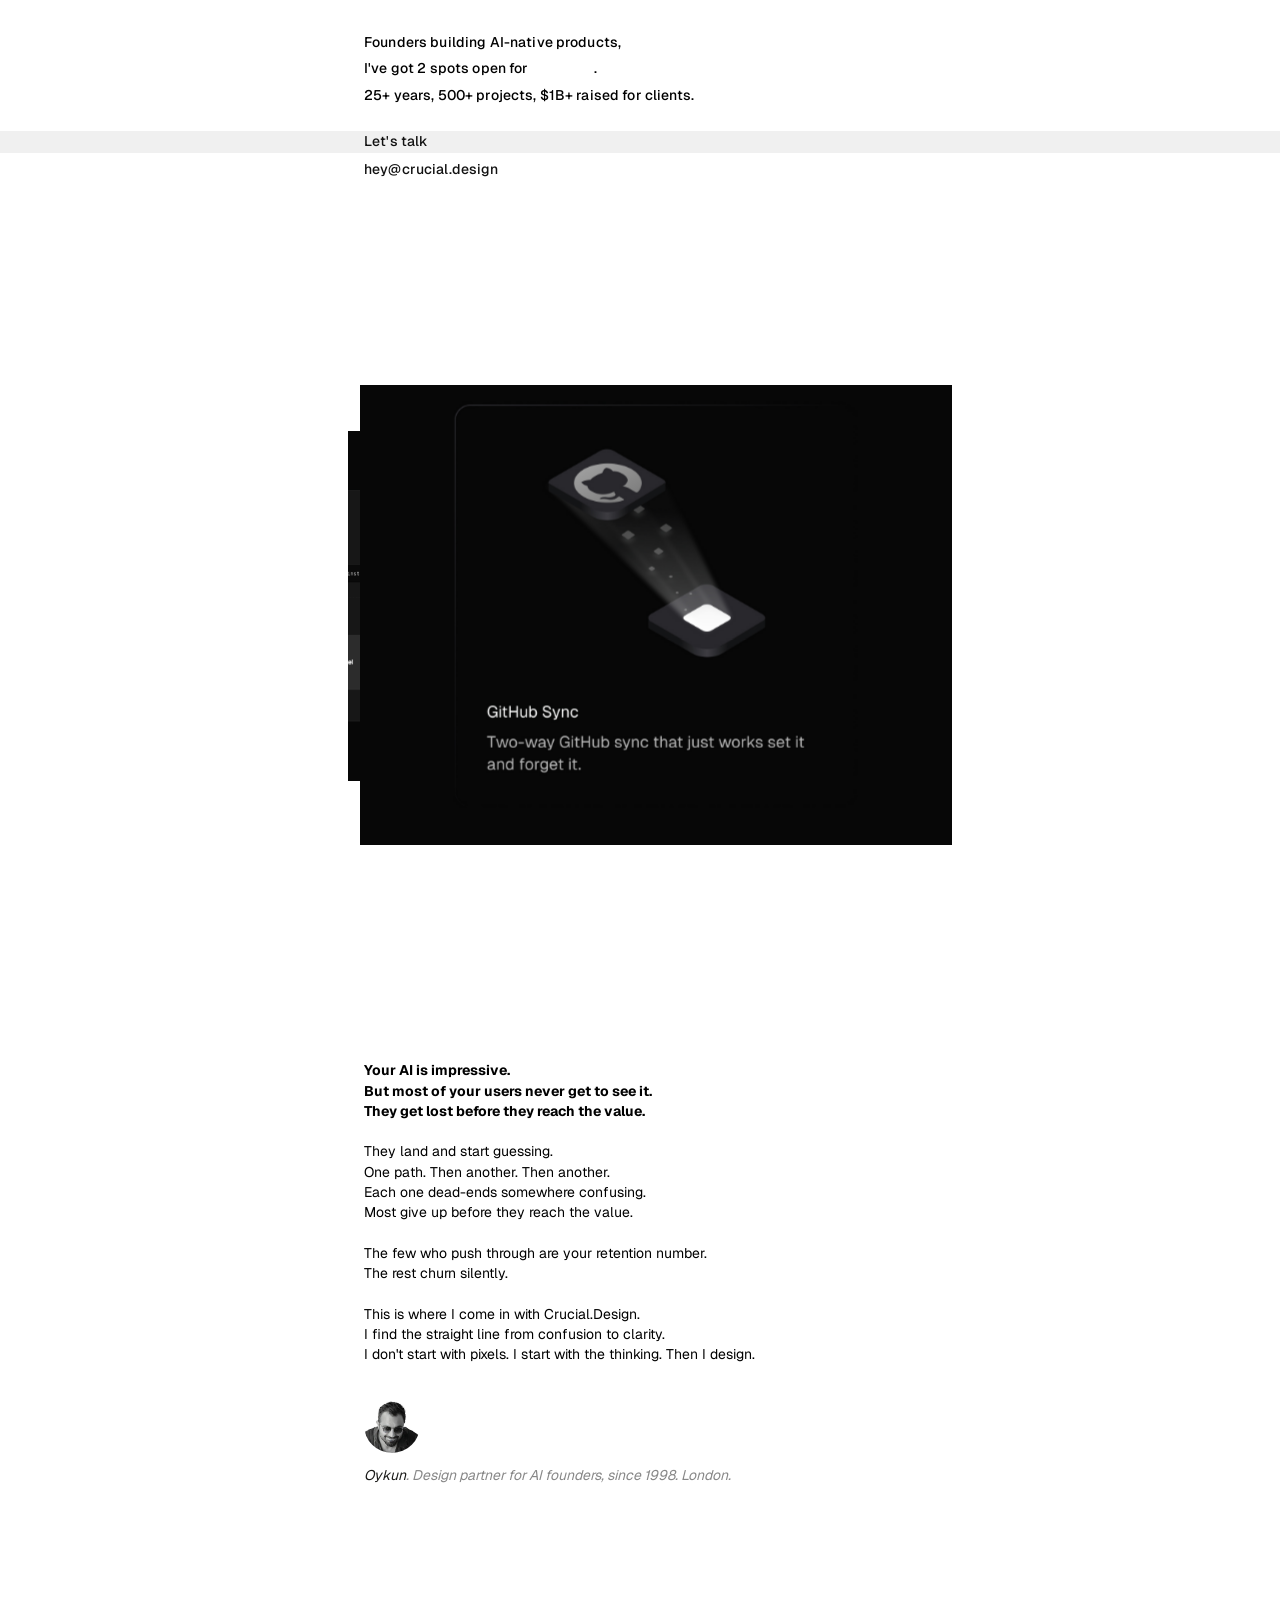
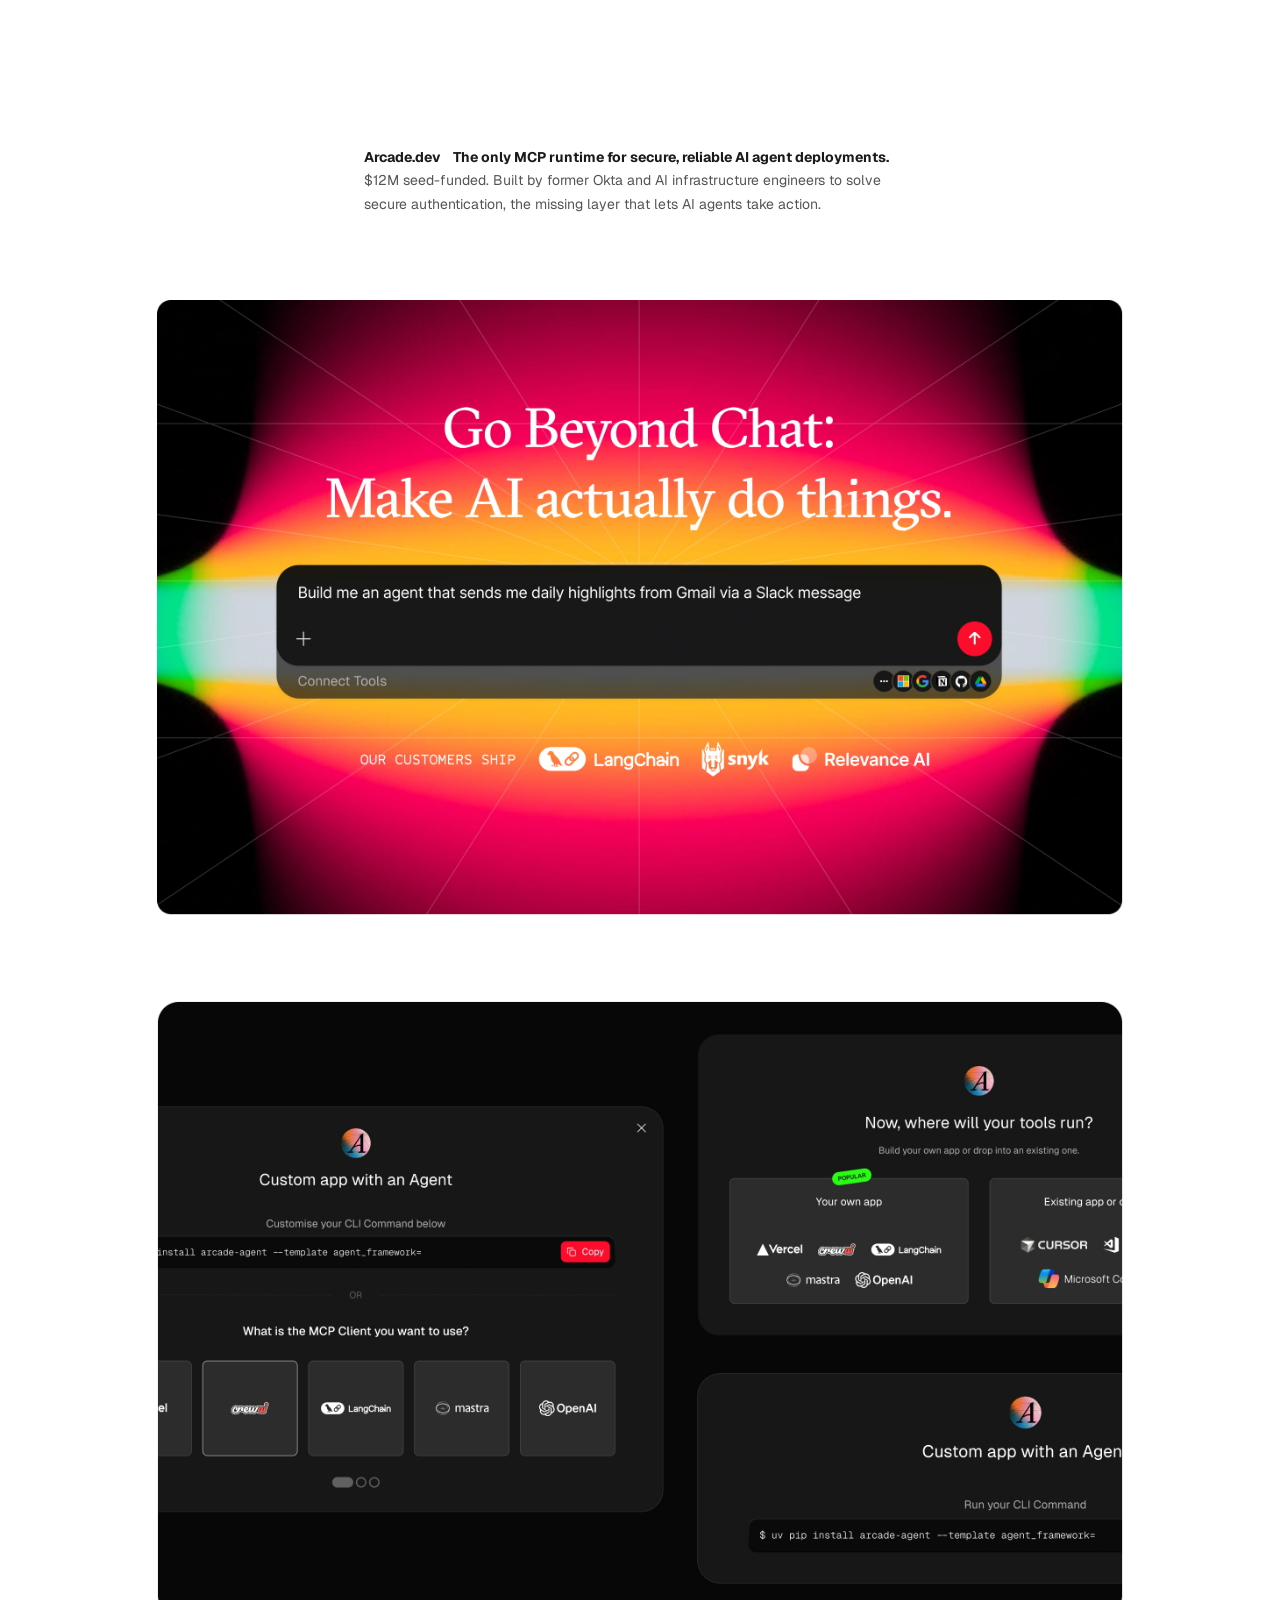
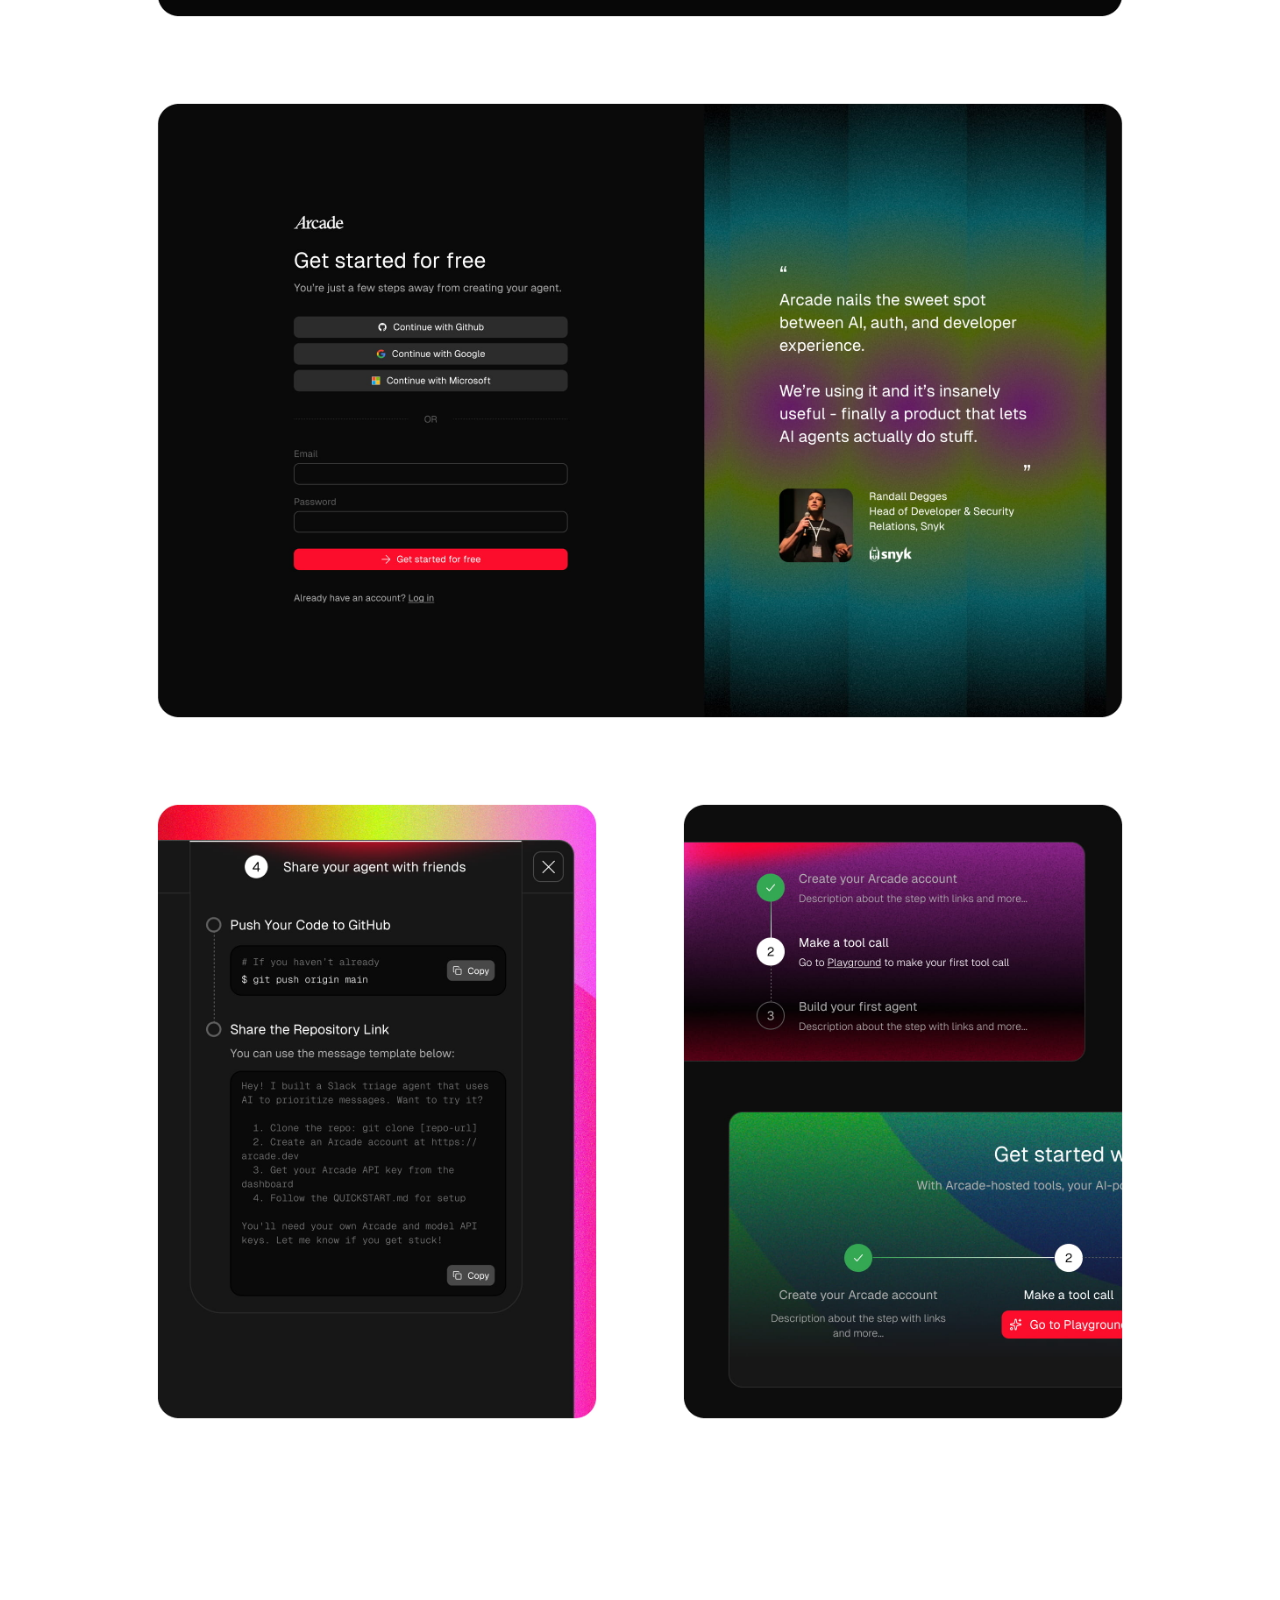
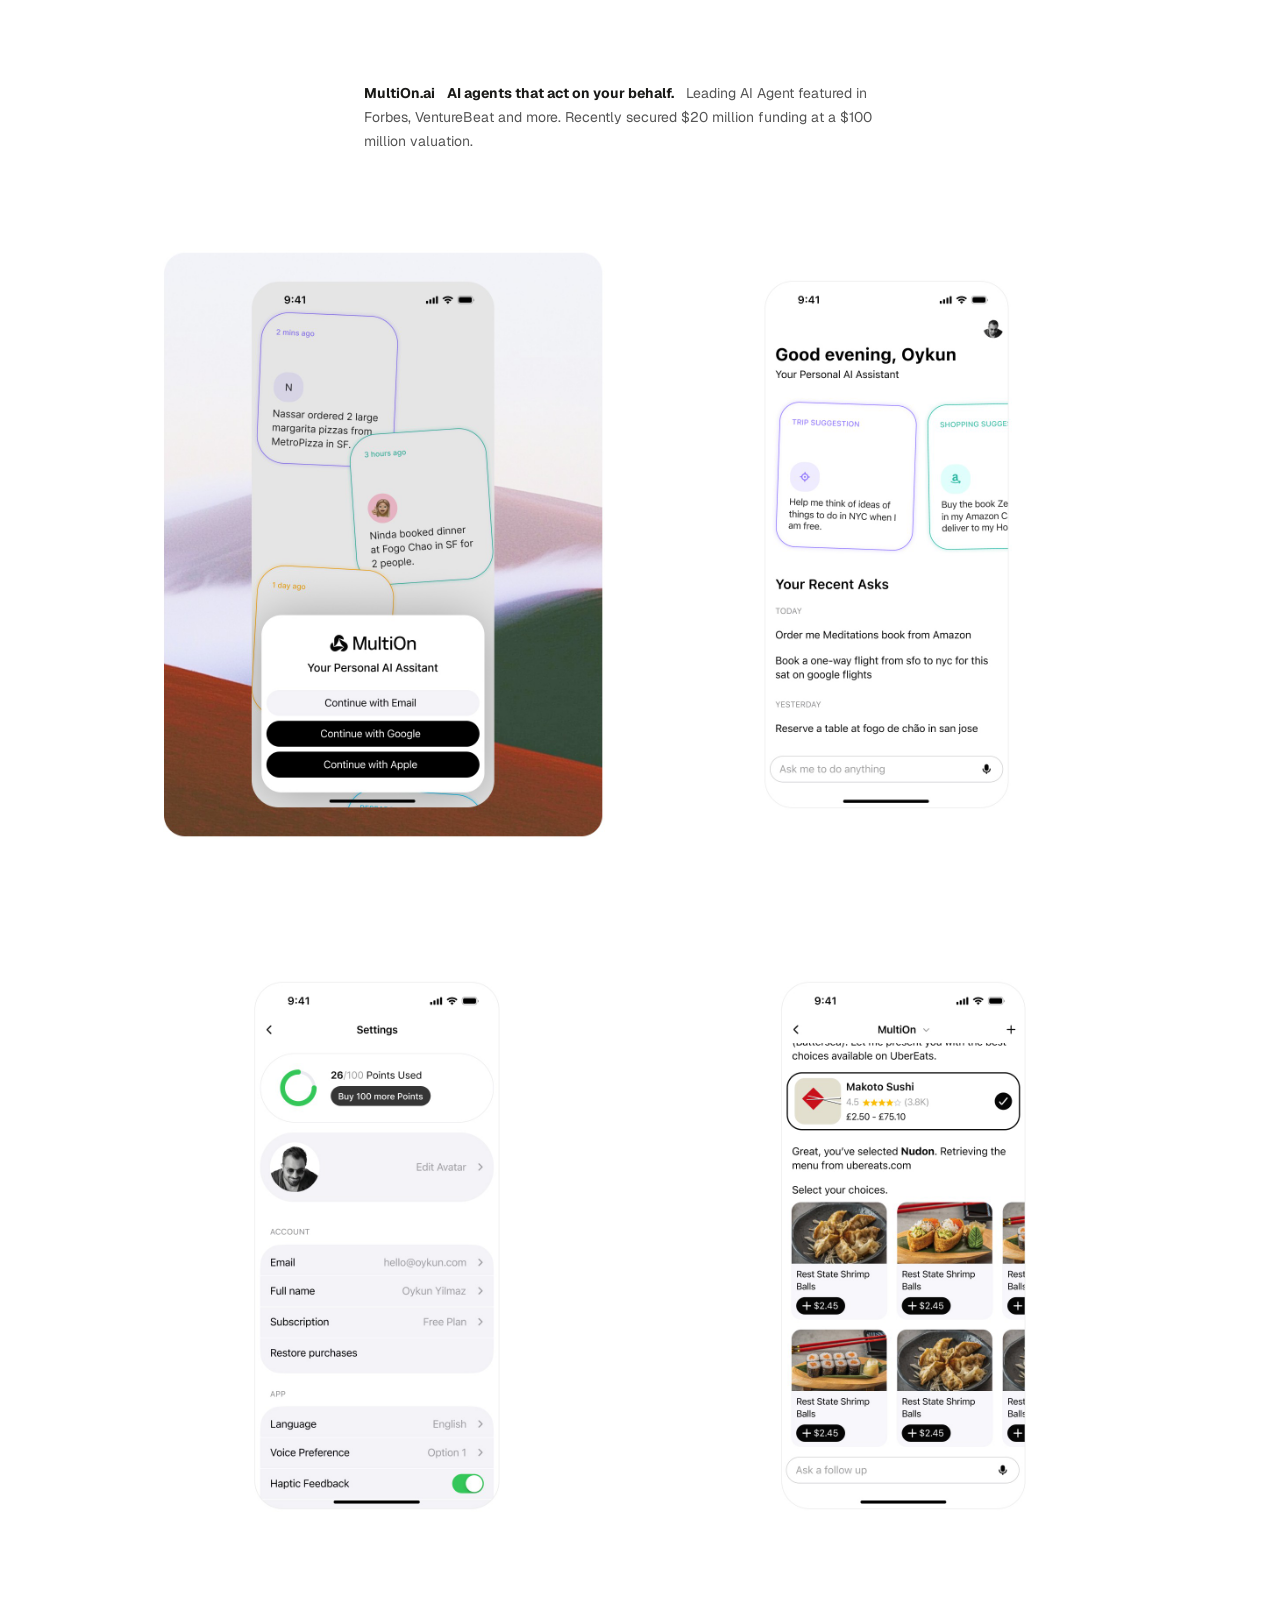
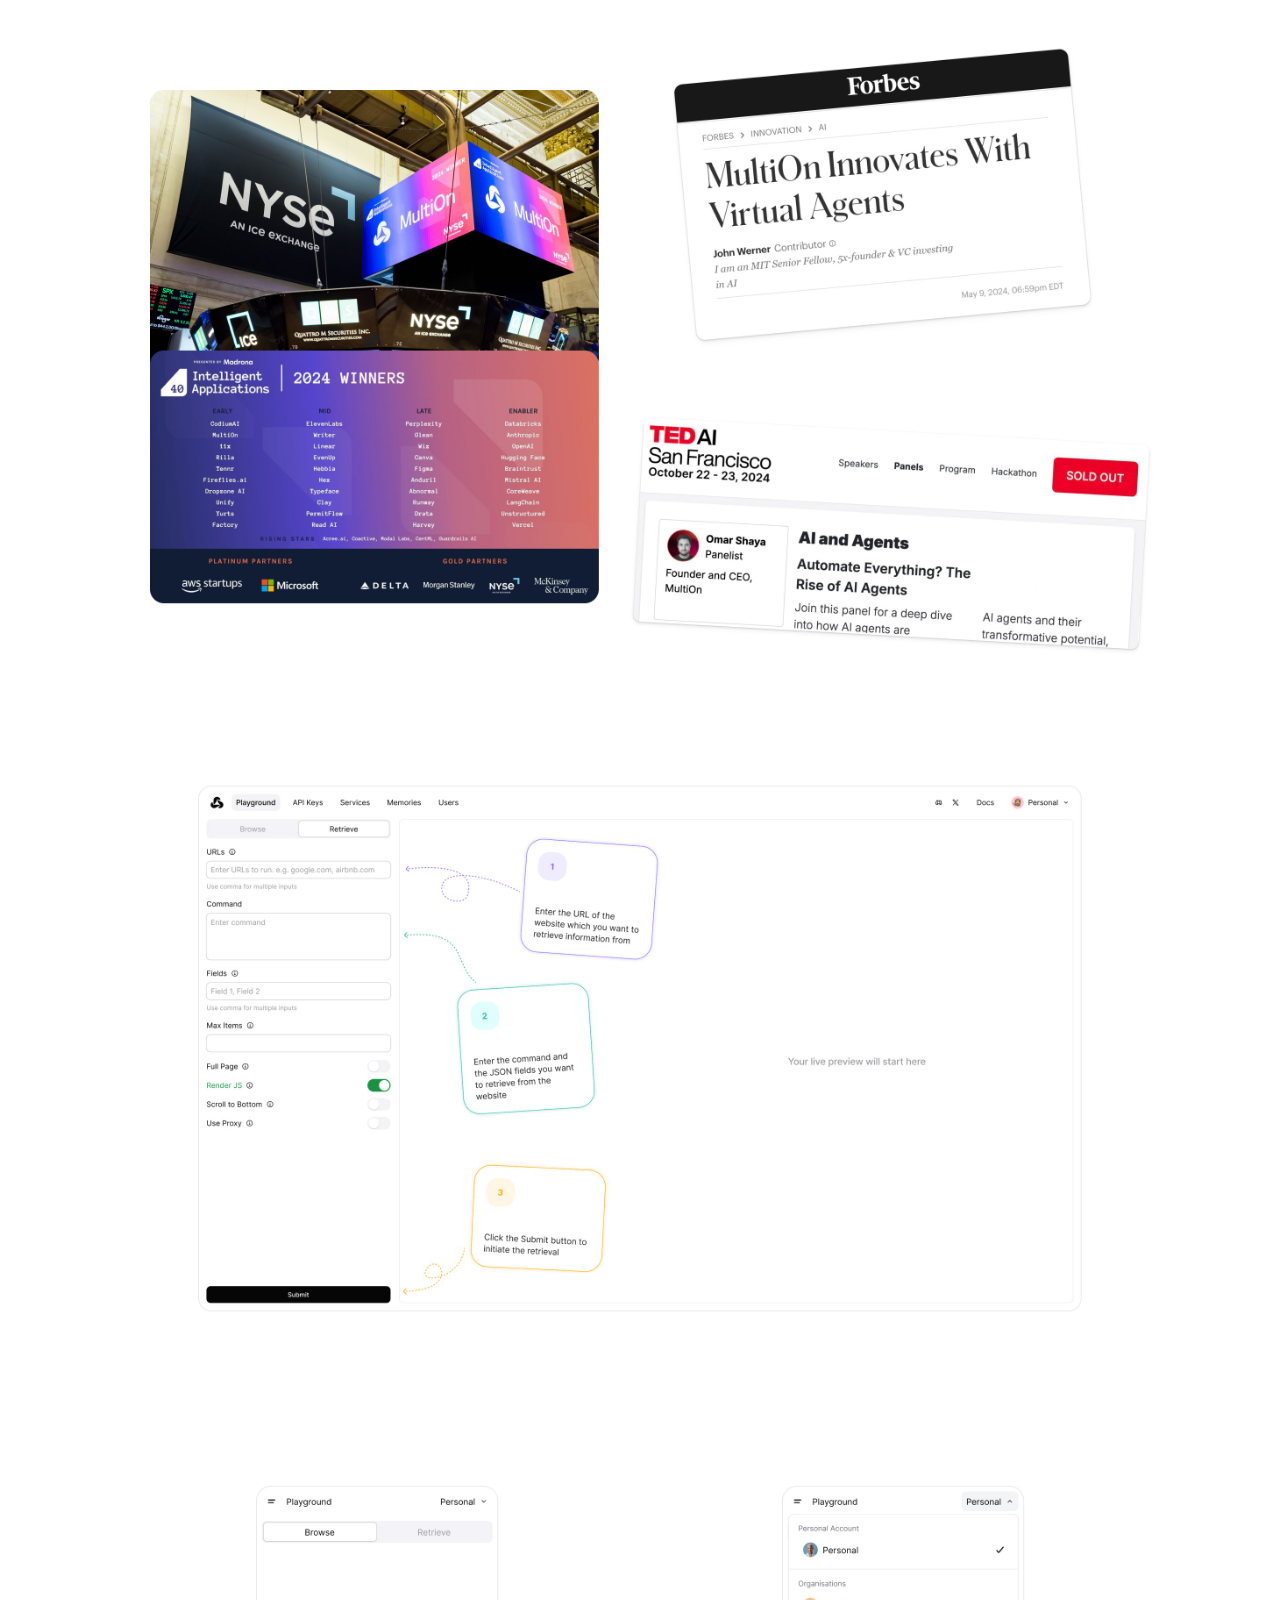
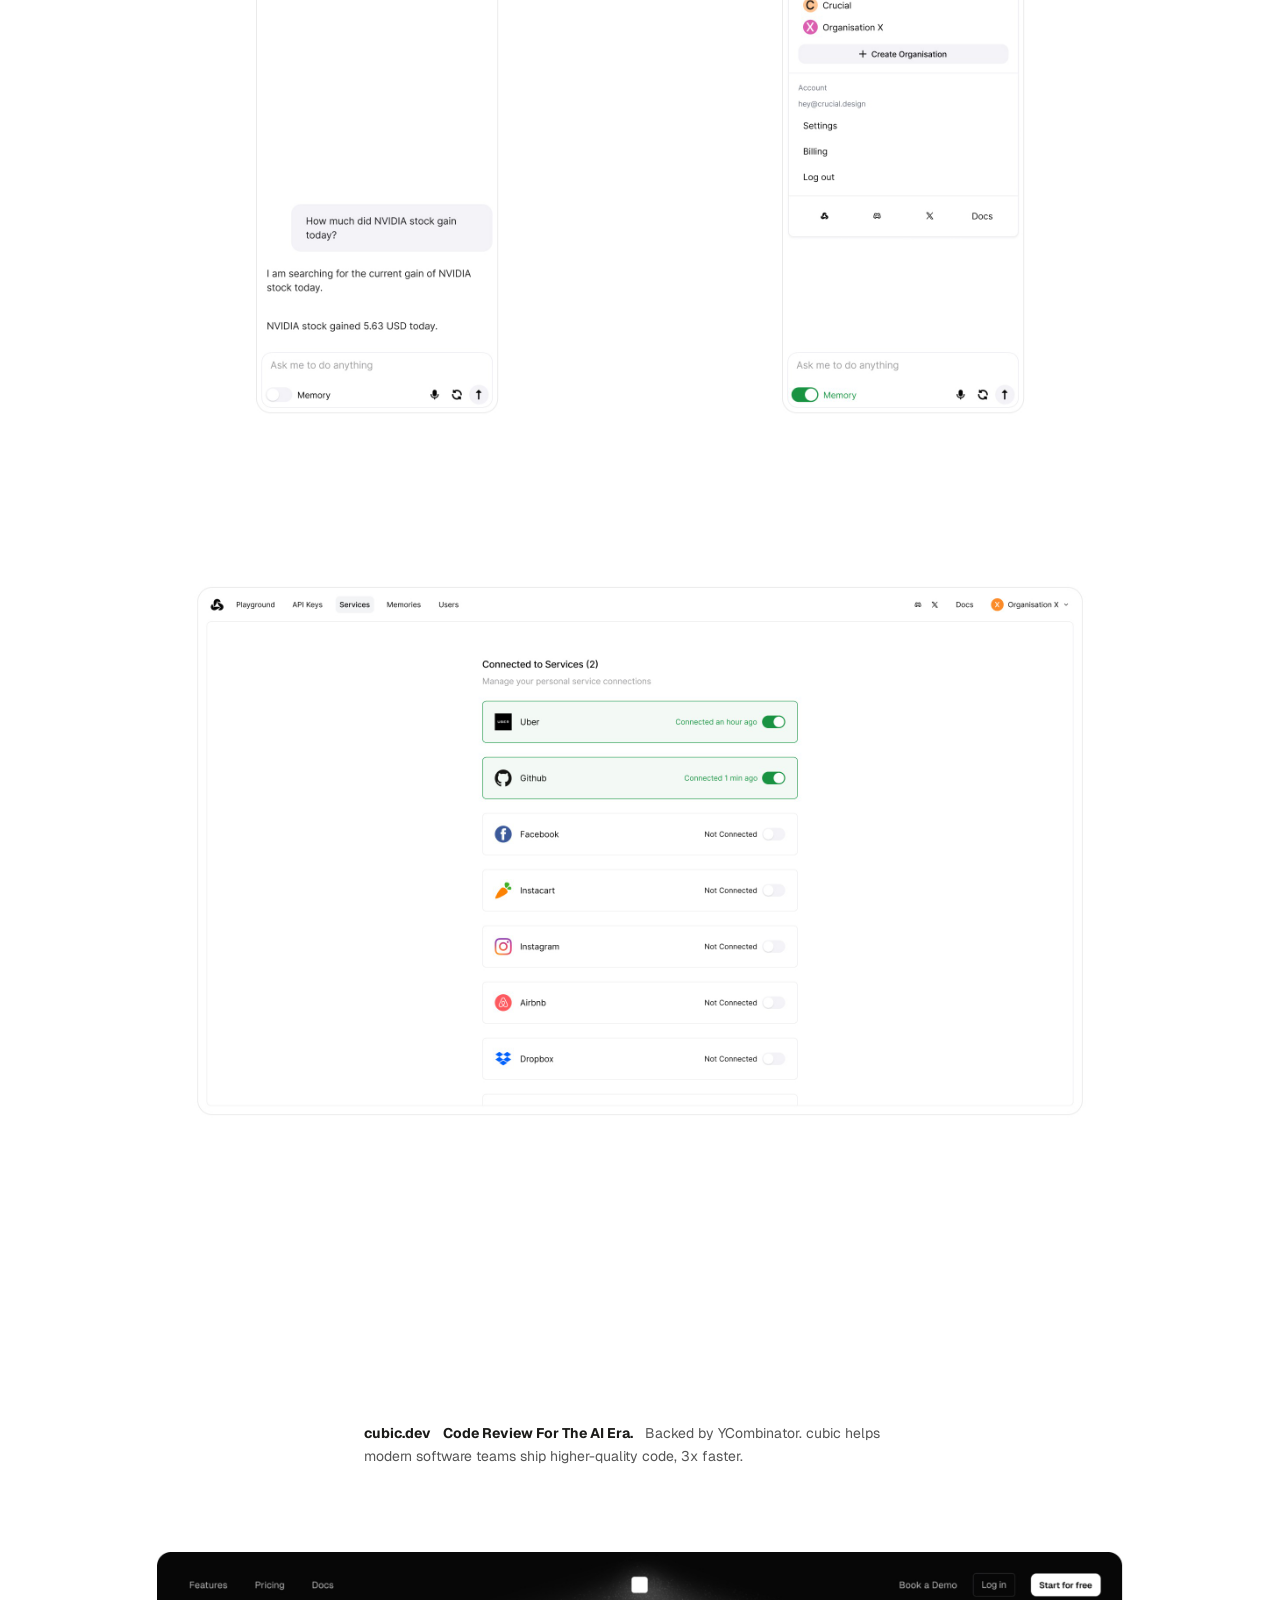
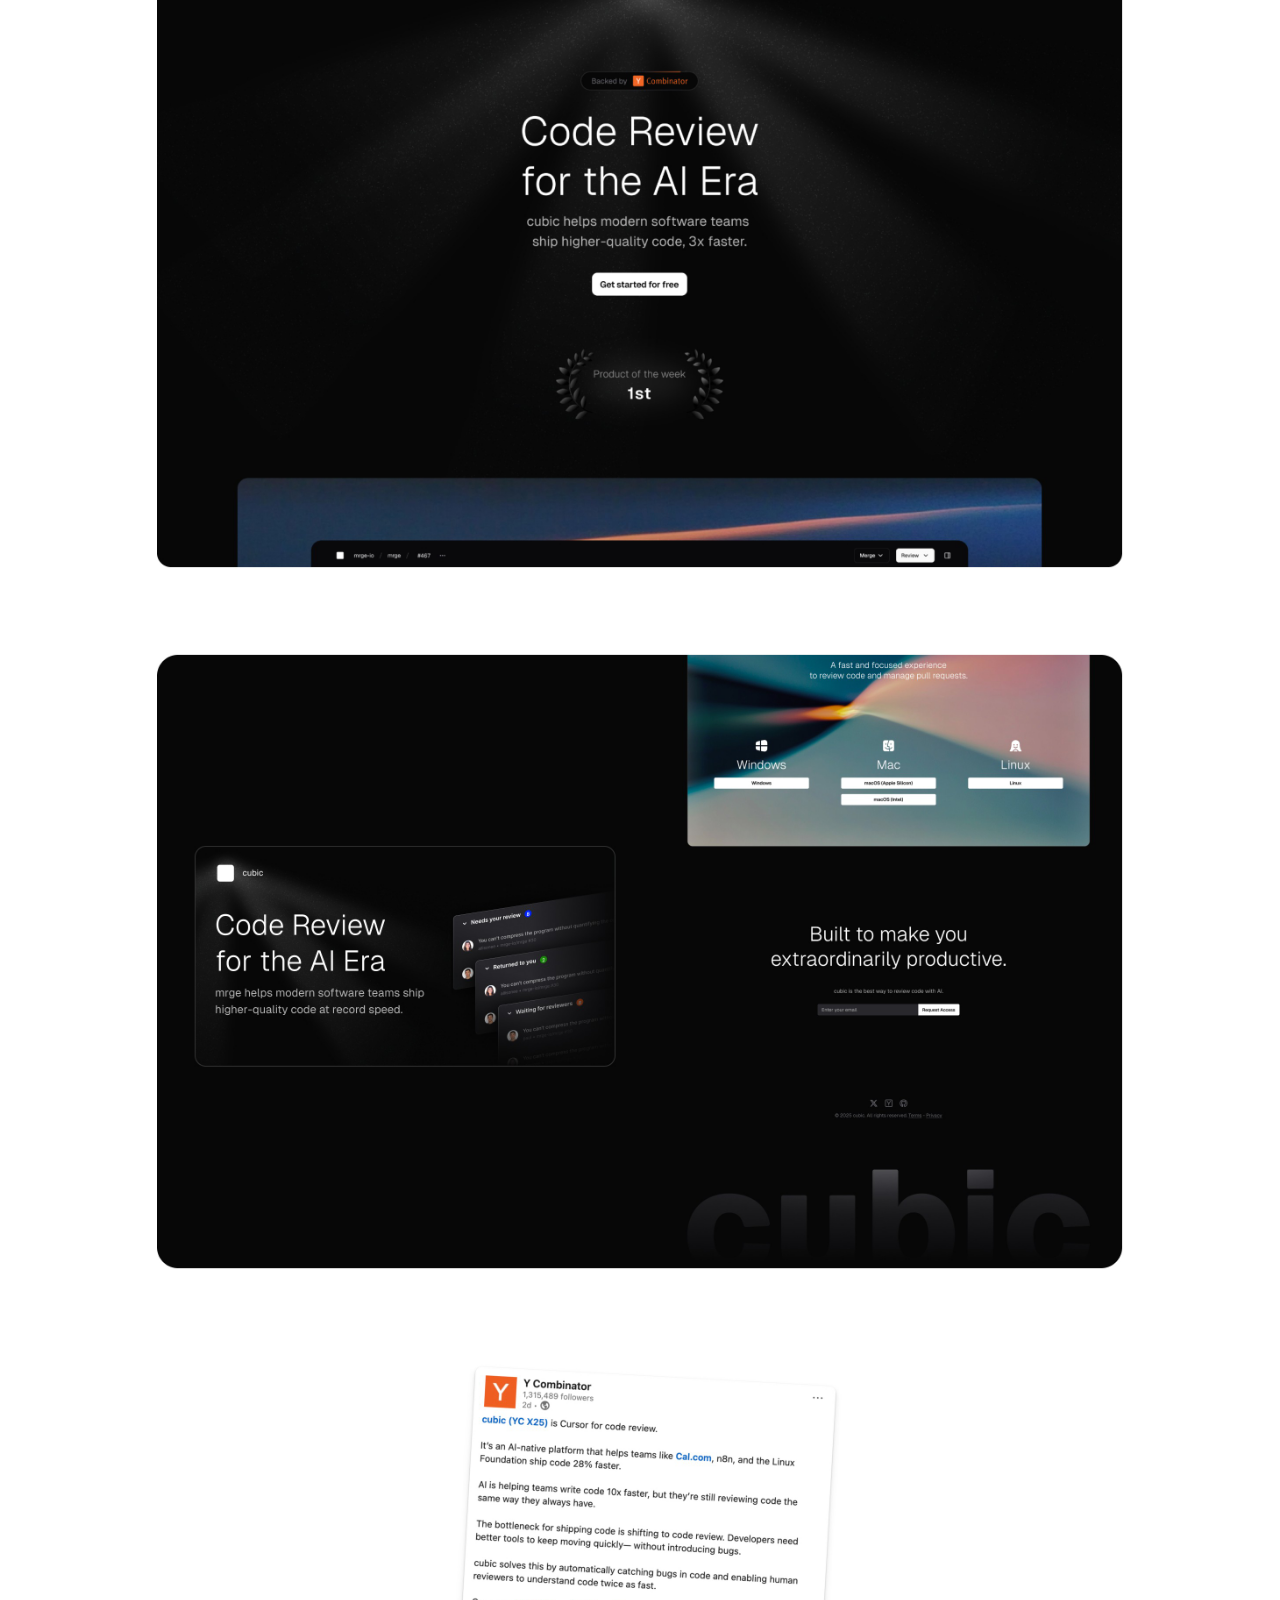
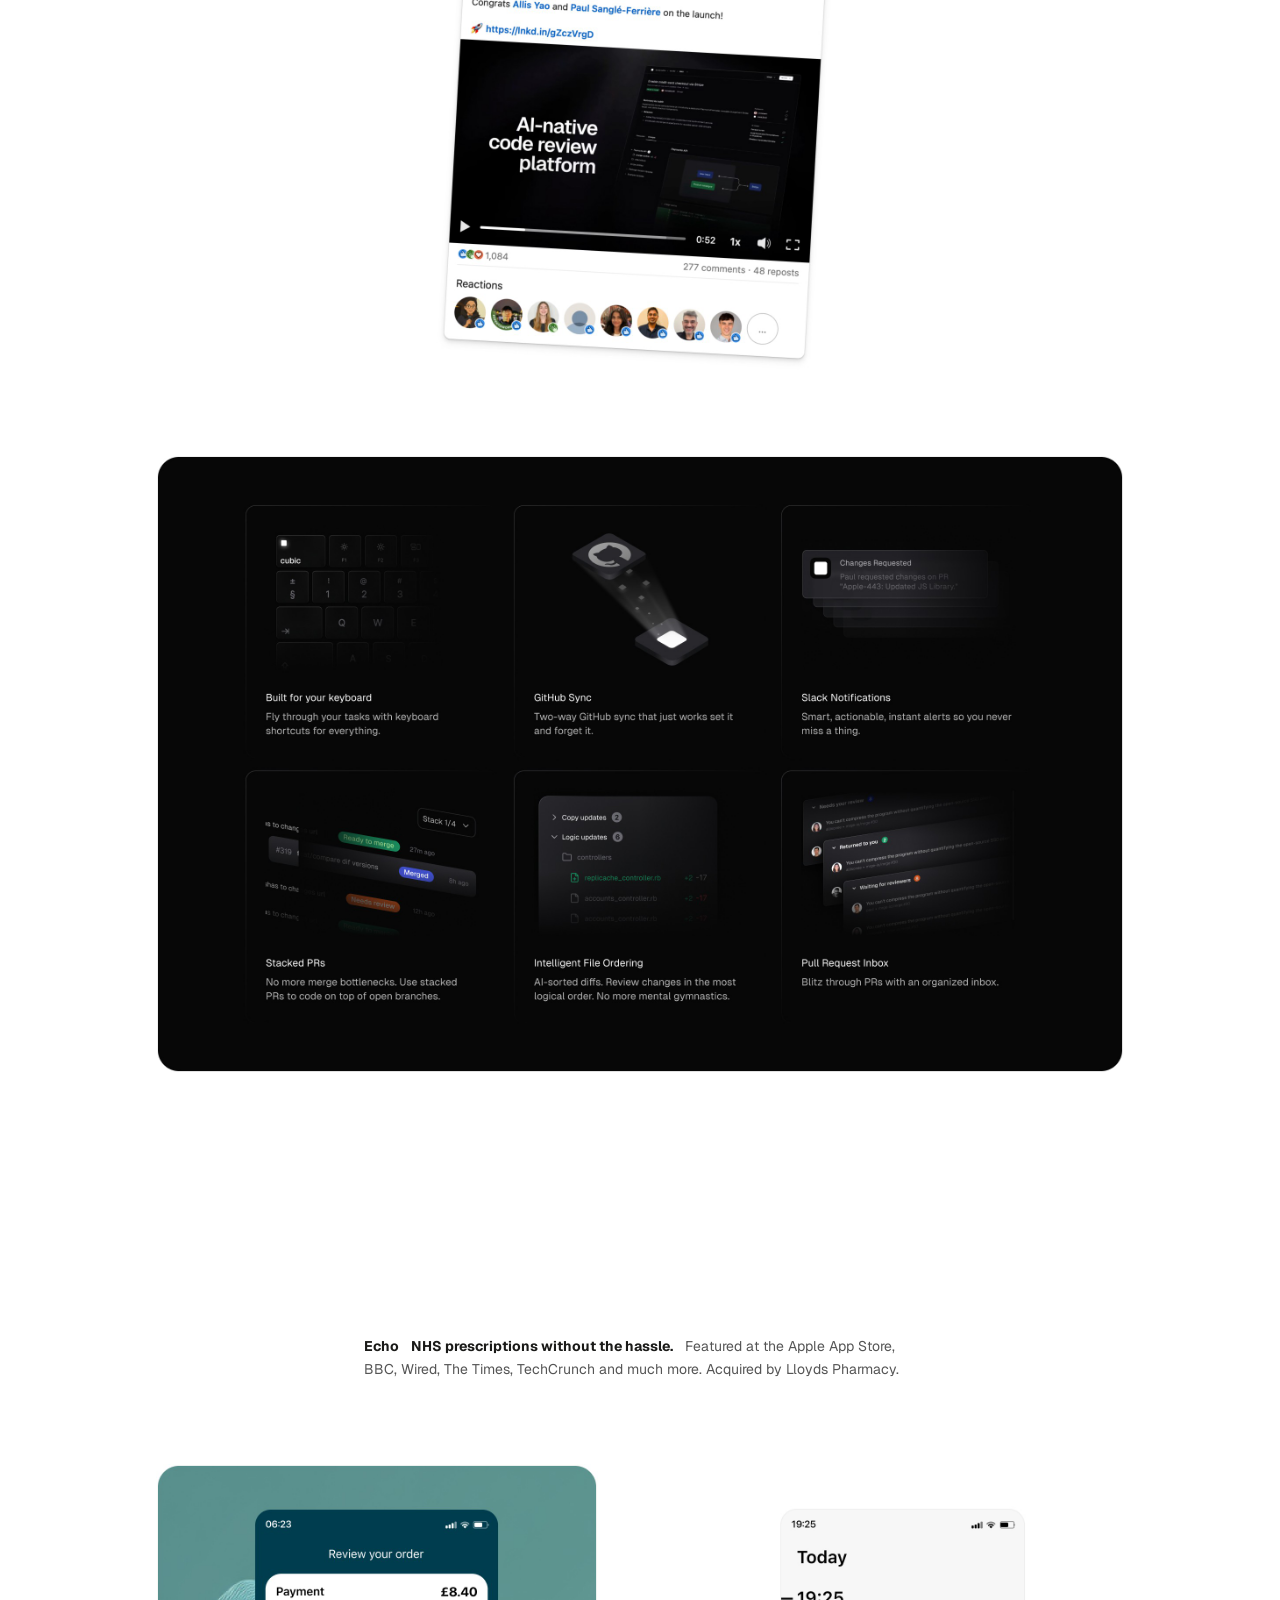
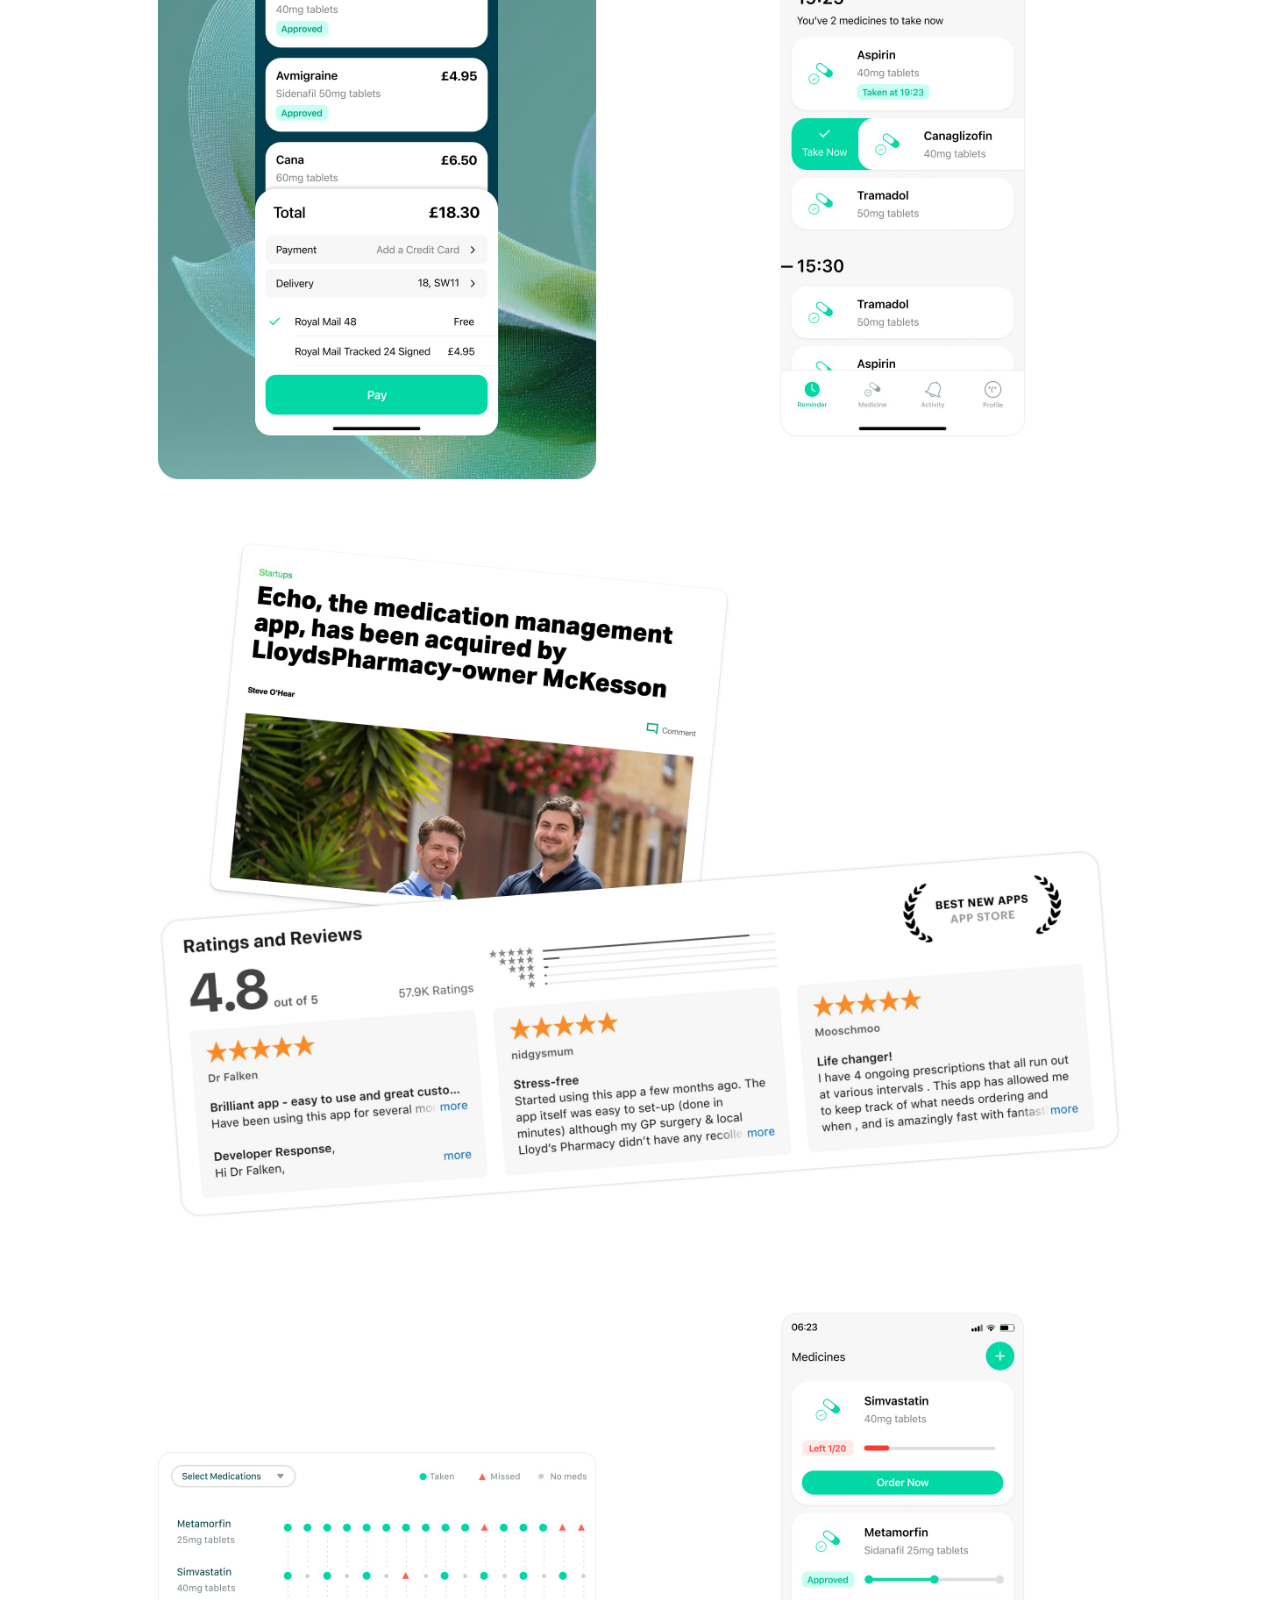
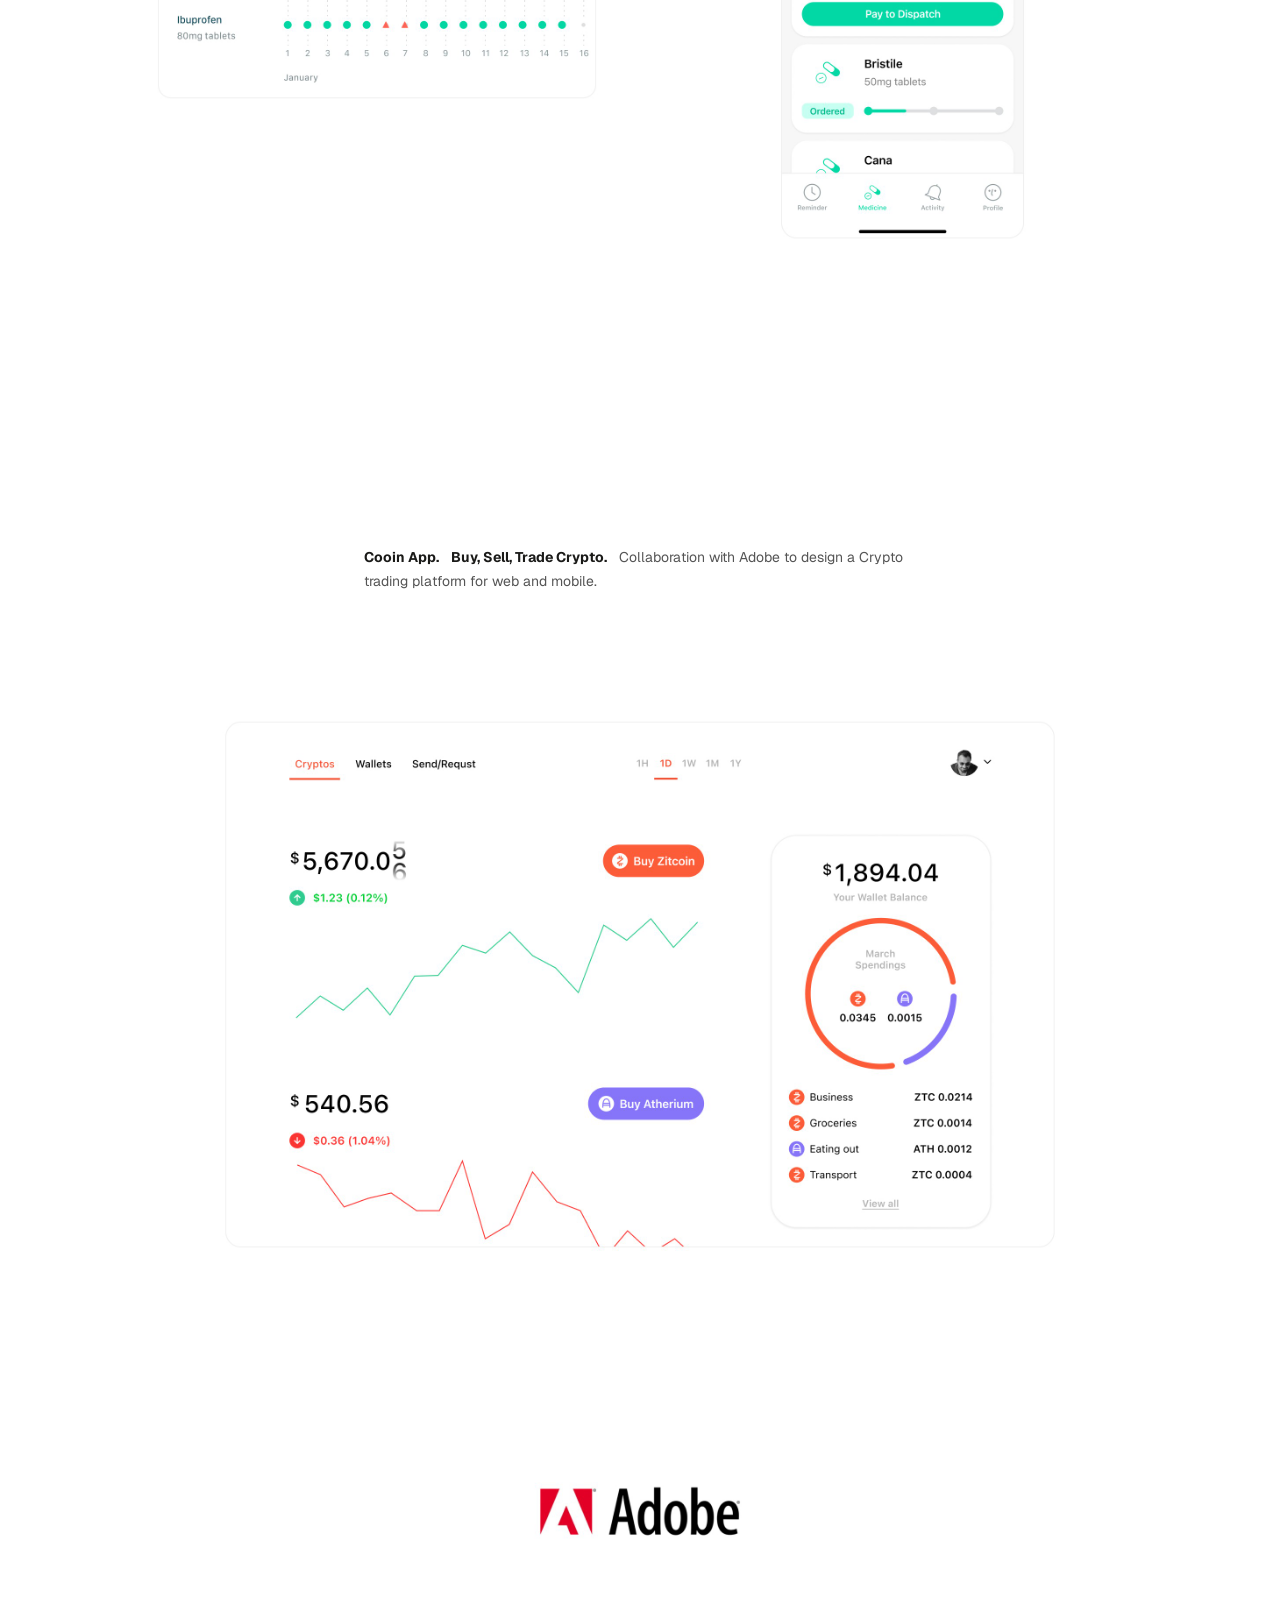
==== commit 4ee05f2c: "Revert "New homepage: A16 v78 redesign" This reverts commit b74eca00ebf517d8ff6f08a65820669075c34daa" ====
--- a/index.html
+++ b/index.html
@@ -1,4 +1,4 @@
-<!doctype html>
+<!DOCTYPE html>
 <!--
 
    ████ ████  ██ ██  ████ ██  ███  ██          ███    ██        ████  █████  ████ ██  ████ ██  ██
@@ -10,7 +10,8 @@
   Let's talk: hey@crucial.design
 
 -->
-<html lang="en"><head>
+<html lang="en">
+<head>
   <!-- Google tag (gtag.js) -->
   <script async src="https://www.googletagmanager.com/gtag/js?id=G-3W3DC31QMG"></script>
   <script>
@@ -19,571 +20,331 @@
     gtag('js', new Date());
     gtag('config', 'G-3W3DC31QMG');
   </script>
-<meta charset="utf-8"><meta name="viewport" content="width=device-width, initial-scale=1">
-<title>Crucial.Design</title>
-<meta name="description" content="Crucial.Design is your all-in-one creative partner. Strategy, product, brand, website, code for founders of AI companies since 1998.">
-<meta property="og:title" content="Crucial.Design">
-<meta property="og:description" content="Crucial.Design is your all-in-one creative partner. Strategy, product, brand, website, code for founders of AI companies since 1998.">
-<meta property="og:type" content="website">
-<meta property="og:url" content="https://crucial.design">
-<meta property="og:image" content="https://crucial.design/images/crucialdesign-og.jpg">
-<meta name="twitter:card" content="summary_large_image">
-<meta name="twitter:title" content="Crucial.Design">
-<meta name="twitter:description" content="Crucial.Design is your all-in-one creative partner. Strategy, product, brand, website, code for founders of AI companies since 1998.">
-<meta name="twitter:image" content="https://crucial.design/images/crucialdesign-og.jpg">
-<link rel="icon" type="image/jpeg" href="images/avatar.jpg">
-<link rel="preconnect" href="https://fonts.googleapis.com"><link href="https://fonts.googleapis.com/css2?family=Geist:wght@100..900&display=swap" rel="stylesheet">
-<style>
-  /* A16 · Full width, text top left, the bend at the bottom (updated 17 Oct, same round).
-     White by default; click any empty space and the page picks a new colour from five (white, black, green, lilac, orange). Type: Geist.
-     Header gets the top 60% of the screen, work starts in the bottom 40%. The bottom 20% of the browser works like the Dock: whatever passes through it grows from the centre as it nears the bottom edge, fading in from the top of the band so there is no seam. WebGL, with a plain canvas fallback. "Start a project" is a button. */
-  :root{--bg:#ffffff;--ink:#111111;--muted:#6f6f6f;--g:16px;--pad:72px;--btn-bg:#111111;--btn-ink:#ffffff}
-  *{box-sizing:border-box;margin:0;padding:0}
-  html,body{background:var(--bg);color:var(--ink);transition:background-color .5s,color .5s;font:400 16px/1.5 Geist,"Helvetica Neue",Arial,sans-serif;-webkit-font-smoothing:antialiased}
-  body{margin:0}
-  a{color:inherit;text-underline-offset:3px;text-decoration-thickness:1px} a:hover{color:var(--muted)}
-  a:focus-visible{outline:2px solid var(--ink);outline-offset:2px}
-  /* positioning from system.studio: one centred block, sitting in the middle of the top of the screen */
-  /* the header text sits in the middle of the space above the band (the band is fixed at 50% of the screen) */
-  header{box-sizing:border-box;height:50svh;padding:0 0 11px;display:flex;flex-direction:column;align-items:center;justify-content:center;gap:16px;text-align:center}
-  header p{max-width:400px;line-height:1.65}
-  /* the slim full-bleed band from the live site: edge to edge, 22px tall, pale, square. Hover fills with ink. */
-  .btn{position:fixed;left:0;right:0;top:50%;transform:translateY(-50%);z-index:3;overflow:hidden;display:flex;flex-direction:column;align-items:center;justify-content:center;gap:0;width:100vw;height:22px;line-height:22px;padding:0;margin:0;border-radius:0;background:var(--ink);color:var(--bg);text-decoration:none;font-size:15px;font-weight:500;text-align:center;cursor:pointer;transition:background-color .5s,color .5s,height .6s cubic-bezier(.22,1,.36,1)}
-  /* hover the band and it opens above and below: the next three free times from cal.com, and the email */
-  .btn.open{height:104px}
-  .btn a{color:inherit;text-decoration:none}
-  .panel{position:relative;display:flex;flex-direction:column;align-items:center;gap:10px;height:0;margin-top:0;opacity:0;overflow:hidden;transition:opacity .25s}
-  .btn.open .panel{height:auto;margin-top:0;opacity:1;transition:opacity .2s .1s}
-  .btnlab{display:block;width:100%;text-align:center}
-  /* open: the pixels keep to the two ends and fade out toward the middle, so the times sit on calm ink */
-  .btn .starfx{top:50%;bottom:auto;height:150px;transform:translateY(-50%);transition:opacity .4s}
-  .btn.open .starfx{opacity:.75;-webkit-mask-image:linear-gradient(to right,#000 calc(50% - 420px),transparent calc(50% - 370px),transparent calc(50% + 370px),#000 calc(50% + 420px));mask-image:linear-gradient(to right,#000 calc(50% - 420px),transparent calc(50% - 370px),transparent calc(50% + 370px),#000 calc(50% + 420px))}
-  .slots{display:flex;gap:8px;flex-wrap:wrap;justify-content:center}
-  /* each time is a small calendar entry: day and date over the time, no box. Hover floods it from the bottom with its own colour */
-  .slots{gap:4px!important;flex-wrap:nowrap!important}
-  .slot{position:relative;isolation:isolate;display:flex;flex-direction:column;align-items:flex-start;gap:3px;padding:12px 18px 12px 16px;min-width:116px;text-align:left;line-height:1.15;color:var(--bg)!important;white-space:nowrap}
-  .slot .d{font-size:12px;font-weight:650;letter-spacing:.07em;text-transform:uppercase;opacity:.55;transition:opacity .2s}
-  .slot .t{font-size:16px;font-weight:600}
-  .slot::before{content:"";position:absolute;inset:0;z-index:-1;background:var(--fill,#ff4a00);transform:scaleY(0);transform-origin:50% 100%;transition:transform .4s cubic-bezier(.22,1,.36,1)}
-  .slot:hover::before,.slot:focus-visible::before{transform:scaleY(1)}
-  .slot:hover,.slot:focus-visible{color:var(--on,#111)!important}
-  .slot:hover .d{opacity:.8}
-  @media (max-width:700px){.slots{flex-wrap:wrap!important;justify-content:center}.slot{min-width:0;padding:8px 12px}}
-  .mail{font-size:14px;line-height:1.3;opacity:.8}.mail a{text-decoration:underline!important;text-underline-offset:3px}
-  .btn.open .btnlab{position:absolute;opacity:0;pointer-events:none}
-  .btn .btnlab{text-transform:uppercase;letter-spacing:.05em;font-size:13px;font-weight:650}
-  .btnlab,.ctxlab{transition:opacity .25s,color .25s}
-  .ctxlab{position:absolute;inset:0;color:var(--bg);opacity:0;white-space:nowrap;overflow:hidden;text-overflow:ellipsis;padding:0 16px;pointer-events:none}
-  .btn.ctx .btnlab{opacity:0}.btn.ctx .ctxlab{opacity:1}
-  @media (min-width:1001px){.work figcaption{display:none}}
-  .btn:hover{color:var(--bg)}
-  .starfx{position:absolute;inset:0;width:100%;height:100%;pointer-events:none}
-  .mark{position:relative;display:inline-block}
-  .btnlab{position:relative;display:inline-block;color:var(--bg)}
-  header .one{font-weight:600}
-  .wrap{position:relative;padding-top:12svh;padding-bottom:120px}
-  /* big and full width again (17 Oct, "it needs to be bigger"), with a little rhythm: pieces take half to two-thirds of the
-     width, one in ten runs edge to edge, small staggered offsets */
-  .work{display:grid;grid-template-columns:repeat(12,minmax(0,1fr));column-gap:var(--g);row-gap:var(--g);align-items:start}
-  .work figure:nth-child(10n+1){grid-column:1 / span 7}
-  .work figure:nth-child(10n+2){grid-column:8 / span 5;margin-top:64px}
-  .work figure:nth-child(10n+3){grid-column:1 / span 5;margin-top:24px}
-  .work figure:nth-child(10n+4){grid-column:6 / span 7}
-  .work figure:nth-child(10n+5){grid-column:1 / span 6}
-  .work figure:nth-child(10n+6){grid-column:7 / span 6;margin-top:48px}
-  .work figure:nth-child(10n+7){grid-column:1 / span 12}
-  .work figure:nth-child(10n+8){grid-column:1 / span 8}
-  .work figure:nth-child(10n+9){grid-column:9 / span 4;margin-top:80px}
-  .work figure:nth-child(10n+10){grid-column:3 / span 8}
-  .work figure{min-width:0} .work img,.work video{display:block;width:100%;max-width:100%;height:auto;object-fit:cover;background:rgba(127,127,127,.12)}
-  .work figcaption{margin-top:6px;font-size:14px;color:var(--muted);opacity:0;transition:opacity .2s} .work figcaption b{color:var(--ink);font-weight:500} .work figure:hover figcaption{opacity:1}
-  /* ---- process (17 Oct, v60): the Calendar (from the Process lab, I1). Your first two weeks as a real calendar: the steps sit on
-     their days, dots mark the design sessions after. Click a day (or use Back / Next, or the arrow keys). Each step has its own colour;
-     the whole page takes it (v62: no section colour of its own). Say hello, Pick a plan and Strategy share Day 0. The band steps aside here. */
-  .process{position:relative;min-height:max(100svh,640px);margin:120px calc(-1 * var(--pad)) 0;padding:56px var(--pad) calc(15svh + 32px);overflow:hidden;outline:none;color:var(--ink);transition:color .5s;display:flex;flex-direction:column}
-  .ptop{display:flex;flex-direction:column;gap:2px}
-  .ptop b{font-weight:600}.ptop span{opacity:.75}
-  /* v72 (17 Oct): one fast week, no week two. Eight squares, days 0 to 7, each holding its own step, larger, like dice.
-     Hover or click a day (or use the arrow keys): it fills and the whole page takes its colour. Update days carry a tag */
-  .pdays{flex:1;display:grid;grid-template-columns:repeat(4,minmax(0,1fr));gap:12px;margin:40px 0;align-content:center}
-  .pday{position:relative;aspect-ratio:1/1;font:inherit;color:inherit;text-align:left;background:none;border:0;box-shadow:inset 0 0 0 1px color-mix(in srgb,currentColor 35%,transparent);padding:22px;display:flex;flex-direction:column;justify-content:space-between;cursor:pointer;transition:background-color .25s,color .25s,box-shadow .2s}
-  .pday .top{display:flex;justify-content:space-between;align-items:flex-start;gap:8px}
-  .pday .k{font-size:12px;font-weight:650;letter-spacing:.07em;text-transform:uppercase;opacity:.7}
-  .pday .tag{font-size:12px;font-weight:650;letter-spacing:.07em;text-transform:uppercase;padding:4px 7px;box-shadow:inset 0 0 0 1px currentColor}
-  .pday .big{display:block;font-weight:250;font-size:96px;line-height:.9;letter-spacing:-.05em;margin-left:-.04em}
-  .pday .h{display:block;font-weight:600;font-size:18px;margin-top:10px}
-  .pday .l{display:block;font-size:16px;line-height:1.4;margin-top:4px;opacity:.8;max-width:30ch;min-height:4.2em}
-  .pday.quiet .big,.pday.quiet .h{opacity:.45}
-  .pday:hover{box-shadow:inset 0 0 0 1.5px currentColor}
-  .pday.on{background:var(--ink);color:var(--bg);box-shadow:none}
-  .pday.on .big,.pday.on .h{opacity:1}
-  .ptop .ai{max-width:62ch;margin-top:10px;opacity:1}
-  .pfoot{display:flex;justify-content:space-between;gap:24px;font-size:14px}
-  .pfoot span{opacity:.75}
-  .pfoot a{color:var(--ink);text-decoration:underline;white-space:nowrap}
-  .btn.away{opacity:0;pointer-events:none;transition:opacity .3s,background-color .5s,color .5s,height .6s cubic-bezier(.22,1,.36,1)}
-  @media (max-width:1100px){.pday{padding:16px}.pday .big{font-size:72px}.pday .l{font-size:14px}}
-  @media (max-width:820px){.process{padding:40px 20px calc(15svh + 24px)}.pdays{grid-template-columns:1fr 1fr;gap:8px;margin:28px 0}.pday{aspect-ratio:auto;min-height:220px;padding:14px}.pday .big{font-size:56px}.pday .h{font-size:16px}.pfoot{flex-direction:column;gap:4px}}
-  footer{margin:0;padding-block:40px calc(18svh + 24px);display:flex;gap:18px;flex-wrap:wrap;align-items:center;color:var(--muted)}
-  .swatches{display:flex;gap:0;margin-left:auto;align-items:flex-end;height:24px}
-  .swatches button{width:16px;height:16px;padding:0;border:0;border-radius:0;cursor:pointer;transition:height .2s}
-  .swatches button:hover{height:20px}
-  .swatches button.on{height:24px}
-  html,body{height:100%;overflow:hidden}
-  .scroller{position:fixed;inset:0;overflow-y:auto;overflow-x:hidden;-webkit-overflow-scrolling:touch;padding-left:max(var(--pad),env(safe-area-inset-left,0px));padding-right:max(var(--pad),env(safe-area-inset-right,0px));background:var(--bg);transition:background-color .5s;cursor:default}
-  #gl{position:fixed;inset:0;width:100%;height:100%;pointer-events:none;z-index:2}
-  @media (max-width:1000px){.work figcaption{display:block;margin-top:6px;font-size:13px;color:var(--muted)}.work figcaption b{color:var(--ink);font-weight:600}}
-  @media (max-width:820px){:root{--pad:20px}header{height:50svh;padding:0 0 11px}.work{grid-template-columns:1fr 1fr;row-gap:var(--g)}.work figure{grid-column:span 2!important;margin-top:0!important}}
-  /* v69 (17 Oct): the open band is two blocks side by side. Left, book a call: the next two days as calendar squares, then more times
-     and the email, no labels. Right, start now: Standard, Priority, fixed price, as squares too. Hover floods a square with its colour */
-  .cols{display:flex;align-items:flex-start;justify-content:center;text-align:left;line-height:1.15}
-  .col{display:flex;flex-direction:column;gap:10px}
-  .col:first-child{padding-right:40px}
-  .col+.col{padding-left:40px;border-left:1px solid color-mix(in srgb,var(--bg) 16%,transparent)}
-  .col .ch{font-size:12px;font-weight:650;letter-spacing:.07em;text-transform:uppercase;opacity:.4}
-  .sqs{display:flex;gap:6px}
-  .sq{--sq:128px;position:relative;isolation:isolate;display:flex;flex-direction:column;justify-content:space-between;width:var(--sq);min-height:var(--sq);padding:12px;color:var(--bg)!important;text-decoration:none!important;box-shadow:inset 0 0 0 1px color-mix(in srgb,var(--bg) 22%,transparent);transition:color .2s,box-shadow .2s}
-  .sq>span{display:flex;flex-direction:column;gap:3px}
-  .sq::before{content:"";position:absolute;inset:0;z-index:-1;background:var(--fill,#ff4a00);transform:scaleY(0);transform-origin:50% 100%;transition:transform .4s cubic-bezier(.22,1,.36,1)}
-  .sq:hover::before,.sq:focus-visible::before{transform:scaleY(1)}
-  .sq:hover,.sq:focus-visible{color:var(--on,#111)!important;box-shadow:none}
-  .sq .k{font-size:12px;font-weight:650;letter-spacing:.07em;text-transform:uppercase}
-  .sq .s{font-size:12px;opacity:.55}
-  .sq .t{font-size:16px;font-weight:600;white-space:nowrap}
-  .sq .n{font-size:40px;font-weight:300;line-height:1;letter-spacing:-.02em}
-  .more{display:flex;gap:18px;font-size:14px}
-  .more a{opacity:.7;transition:opacity .2s}.more a:hover{opacity:1;text-decoration:underline!important;text-underline-offset:3px}
-  .btn.open .starfx{-webkit-mask-image:linear-gradient(to right,#000 calc(50% - var(--mw,420px)),transparent calc(50% - var(--mw,420px) + 50px),transparent calc(50% + var(--mw,420px) - 50px),#000 calc(50% + var(--mw,420px)))!important;mask-image:linear-gradient(to right,#000 calc(50% - var(--mw,420px)),transparent calc(50% - var(--mw,420px) + 50px),transparent calc(50% + var(--mw,420px) - 50px),#000 calc(50% + var(--mw,420px)))!important}
-  .btn.open{height:220px}
-  .btn .starfx{height:520px}
-  @media (max-width:700px){.cols{flex-direction:column;align-items:center;gap:20px}.col:first-child{padding-right:0}.col+.col{padding-left:0;border-left:0}.sq{--sq:104px;padding:10px}.sq .n{font-size:32px}}
-  /* v75 (17 Oct): "a bit too large": the week now sits in the header's 400px column, centred, two squares a row */
-  .process .ptop,.process .pdays,.process .pfoot{width:100%;max-width:400px;margin-left:auto;margin-right:auto}
-  .pdays{grid-template-columns:1fr 1fr!important;gap:6px!important;flex:none!important;margin:32px auto!important}
-  .pday{aspect-ratio:1/1!important;min-height:0!important;padding:14px!important}
-  .pday .big{font-size:48px!important}
-  .pday .h{font-size:16px!important;margin-top:8px}
-  .pday .l{font-size:14px!important;line-height:1.35;min-height:4.05em}
-  .pday .tag{font-size:11px;padding:3px 6px}
-  .process{justify-content:center}
-  .pfoot{flex-direction:column;gap:6px}
-  @media (max-width:820px){.pday{aspect-ratio:auto!important}.pday .l{min-height:0}}
-  /* v76: hover only; the square takes its own colour, the page doesn't change */
-  .pday{cursor:default}
-  .pday.on .big,.pday.on .h{opacity:1}
-  .pfoot .pl{display:flex;flex-direction:column;gap:4px;margin-top:4px;opacity:1}
-</style></head><body>
-<div class="scroller" id="scroller">
-<header>
-  <p class="one"><span class="mark">Crucial.Design</span> is your all-in-one creative partner.</p>
-  <p>Strategy, product, brand, website, code for founders of AI companies since 1998. From $4,987 a month.</p>
-  <div class="btn" id="band">
-    <a class="btnlab" href="https://cal.com/crucialdesign/15min">Start a project</a>
-    <div class="panel" aria-label="Book a call, or start now">
-      <div class="cols">
-        <div class="col"><span class="ch">Book a call</span>
-          <div class="sqs" id="slots"></div>
-          <div class="more"><a href="https://cal.com/crucialdesign/15min" target="_blank" rel="noopener">More times →</a><a href="mailto:hey@crucial.design">hey@crucial.design</a></div>
-        </div>
-        <div class="col"><span class="ch">Start now</span>
-          <div class="sqs">
-            <a class="sq" href="https://buy.stripe.com/3cIfZ55yefaZf6i0S40gw0u" target="_blank" rel="noopener" style="--fill:#d7ff1f;--on:#111111"><span><span class="k">Standard</span><span class="s">2 sessions a week</span></span><span><span class="t">$4,987</span><span class="s">a month</span></span></a>
-            <a class="sq" href="https://buy.stripe.com/cNi9AH2m24wl0bo44g0gw0v" target="_blank" rel="noopener" style="--fill:#ff2e93;--on:#14000a"><span><span class="k">Priority</span><span class="s">4 sessions a week</span></span><span><span class="t">$7,986</span><span class="s">a month</span></span></a>
-            <a class="sq" href="mailto:hey@crucial.design?subject=Fixed-price%20project" style="--fill:#00d8ff;--on:#00141a"><span><span class="k">Fixed price</span><span class="s">One project</span></span><span><span class="t">Get a quote →</span></span></a>
-          </div>
-        </div>
-      </div>
-    </div>
+  <meta charset="UTF-8">
+  <meta name="viewport" content="width=device-width, initial-scale=1.0">
+  <title>Crucial.Design — Design Partner for AI Founders</title>
+  <meta name="description" content="Your AI is impressive, but most of your users get lost before they ever reach the value. I find the straight line from confusion to clarity. Thinking first, then design.">
+
+  <!-- Open Graph -->
+  <meta property="og:title" content="Crucial.Design — Design Partner for AI Founders">
+  <meta property="og:description" content="Your AI is impressive, but most of your users get lost before they ever reach the value. I find the straight line from confusion to clarity. Thinking first, then design.">
+  <meta property="og:type" content="website">
+  <meta property="og:url" content="https://crucial.design">
+  <meta property="og:image" content="https://crucial.design/images/crucialdesign-og.jpg">
+
+  <!-- Twitter Card -->
+  <meta name="twitter:card" content="summary_large_image">
+  <meta name="twitter:title" content="Crucial.Design — Design Partner for AI Founders">
+  <meta name="twitter:description" content="Your AI is impressive, but most of your users get lost before they ever reach the value. I find the straight line from confusion to clarity. Thinking first, then design.">
+  <meta name="twitter:image" content="https://crucial.design/images/crucialdesign-og.jpg">
+
+  <link rel="icon" type="image/jpeg" href="images/avatar.jpg">
+
+  <link rel="preconnect" href="https://fonts.googleapis.com">
+  <link rel="preconnect" href="https://fonts.gstatic.com" crossorigin>
+  <link href="https://fonts.googleapis.com/css2?family=Geist:wght@300;400;500;600;700&display=swap" rel="stylesheet">
+
+  <link rel="stylesheet" href="style.css?v=35">
+</head>
+<body>
+
+  <!-- ============ Top status line ============ -->
+  <div class="topline">
+    <div class="container-narrow">
+      <p class="topline-context"><span class="topline-lead">Founders building AI-native products,</span>I've got 2 spots open for <span class="topline-flip" data-topline-flip></span>.<span class="topline-meta">25+ years, 500+ projects, $1B+ raised for clients.</span></p>
+    </div>
+    <a class="cta-bar cta-bar--primary" href="https://cal.com/crucialdesign/15min" target="_blank" rel="noopener">
+      <span class="container-narrow">Let's talk</span>
+    </a>
+    <a class="cta-bar cta-bar--secondary" href="mailto:hey@crucial.design">
+      <span class="container-narrow">hey@crucial.design</span>
+    </a>
   </div>
-</header>
-<div class="wrap"><main class="work">
-<figure><img src="images/work/multion-1.jpg" alt="MultiOn" loading="lazy" style="aspect-ratio:1.5"><figcaption><b>MultiOn</b> Client</figcaption></figure>
-<figure><img src="images/work/multion-3.jpg" alt="MultiOn" loading="lazy" style="aspect-ratio:1.5"><figcaption><b>MultiOn</b> Client</figcaption></figure>
-<figure><img src="images/work/arcade001.jpg" alt="Arcade.dev" loading="lazy" style="aspect-ratio:1.5"><figcaption><b>Arcade.dev</b> Client</figcaption></figure>
-<figure><img src="images/work/cubic-1.jpg" alt="cubic.dev" loading="lazy" style="aspect-ratio:1.5"><figcaption><b>cubic.dev</b> Client</figcaption></figure>
-<figure><img src="images/work/designermindset.jpg" alt="Designer Mindset" loading="lazy" style="aspect-ratio:1.6"><figcaption><b>Designer Mindset</b> Own product · ongoing</figcaption></figure>
-<figure><img src="images/work/multion-5.jpg" alt="MultiOn" loading="lazy" style="aspect-ratio:1.5"><figcaption><b>MultiOn</b> Client</figcaption></figure>
-<figure><img src="images/work/agencyoperator.jpg" alt="Agency Operator" loading="lazy" style="aspect-ratio:1.6"><figcaption><b>Agency Operator</b> Own product</figcaption></figure>
-<figure><img src="images/work/echo-1.jpg" alt="Echo" loading="lazy" style="aspect-ratio:1.5"><figcaption><b>Echo</b> Client · acquired by Lloyds Pharmacy</figcaption></figure>
-<figure><img src="images/work/arcade003.jpg" alt="Arcade.dev" loading="lazy" style="aspect-ratio:1.5"><figcaption><b>Arcade.dev</b> Client</figcaption></figure>
-<figure><img src="images/work/motion07.jpg" alt="Motion study 07" loading="lazy" style="aspect-ratio:1.571"><figcaption><b>Motion study 07</b> Experiment</figcaption></figure>
-<figure><img src="images/work/allai.jpg" alt="allai.design" loading="lazy" style="aspect-ratio:1.6"><figcaption><b>allai.design</b> Own product · early</figcaption></figure>
-<figure><img src="images/work/cooin-1.jpg" alt="Cooin" loading="lazy" style="aspect-ratio:1.5"><figcaption><b>Cooin</b> Client · with Adobe</figcaption></figure>
-<figure><img src="images/work/cubic-4.jpg" alt="cubic.dev" loading="lazy" style="aspect-ratio:1.5"><figcaption><b>cubic.dev</b> Client</figcaption></figure>
-<figure><img src="images/work/echo-2.jpg" alt="Echo" loading="lazy" style="aspect-ratio:1.5"><figcaption><b>Echo</b> Client</figcaption></figure>
-<figure><img src="images/work/work-extra-1.jpg" alt="Selected work" loading="lazy" style="aspect-ratio:1.5"><figcaption><b>Selected work</b> Client</figcaption></figure>
-<figure><img src="images/work/multion-2.jpg" alt="MultiOn" loading="lazy" style="aspect-ratio:1.5"><figcaption><b>MultiOn</b> Client</figcaption></figure>
-<figure><img src="images/work/arcade004.jpg" alt="Arcade.dev" loading="lazy" style="aspect-ratio:1.5"><figcaption><b>Arcade.dev</b> Client</figcaption></figure>
-</main></div>
-<section class="process" id="process" aria-label="Your first week" tabindex="-1">
-  <div class="ptop"><b>Your first week.</b><span>Fast and efficient: a design update every other day, until you're happy.</span></div>
-  <div class="pdays" aria-label="Your first week"></div>
-  <div class="pfoot"><span>Updates every other day on Priority, $7,986 a month. Standard, $4,987, runs on Tuesdays and Fridays. Not the right fit after week one? You get 75% back.</span><span>We design with AI to move faster. Every decision is still a designer's.</span><span class="pl"><a href="https://cal.com/crucialdesign/15min" target="_blank" rel="noopener">Book a call</a><a href="mailto:hey@crucial.design">hey@crucial.design</a></span></div>
-</section>
-<footer><span>hey@crucial.design</span><a href="https://x.com/oykun">@oykun</a><span class="swatches" id="swatches" aria-label="Page colours"></span></footer>
-</div>
-<script>
-(() => {
-  // ---- click any empty space: a new page colour, picked at random from five
-  (() => {
-    const looks = [{bg:'#ffffff', ink:'#111111', muted:'#6f6f6f'}, {bg:'#000000', ink:'#f2f2f2', muted:'#8a8a8a', dark:1},
-                   {bg:'#1f2bff', ink:'#ffffff', muted:'#b9bdff', dark:1}, {bg:'#ff2e93', ink:'#14000a', muted:'#6e0d3f'},
-                   {bg:'#d7ff1f', ink:'#111111', muted:'#4f5f00'}, {bg:'#ff4a00', ink:'#140500', muted:'#5c1d00'},
-                   {bg:'#7a3cff', ink:'#ffffff', muted:'#d2c2ff', dark:1}, {bg:'#00d8ff', ink:'#00141a', muted:'#00515f'},
-                   {bg:'#ffe500', ink:'#111111', muted:'#5f5500'}];
-    let cur = 0; const root = document.documentElement.style;
-    const apply = i => { const L = looks[i]; const scr0 = document.getElementById('scroller'); if (scr0) scr0.style.backgroundColor = ''; document.body.style.backgroundColor = ''; root.setProperty('--bg', L.bg); root.setProperty('--ink', L.ink); root.setProperty('--muted', L.muted); root.setProperty('--btn-bg', L.ink); root.setProperty('--btn-ink', L.bg); document.documentElement.style.colorScheme = L.dark ? 'dark' : 'light'; };
-    document.getElementById('scroller').addEventListener('click', e => {
-      if (e.target.closest('a,button,figure,video,img,p,input')) return;
-      let n; do { n = Math.floor(Math.random() * looks.length); } while (n === cur); cur = n; apply(cur); mark();
-    });
-    // the palette, shown as squares at the very bottom of the page: click one to switch to it; the current one is marked
-    const sw = document.getElementById('swatches');
-    const mark = () => sw && [...sw.children].forEach((b, i) => b.classList.toggle('on', i === cur));
-    if (sw) {
-      looks.forEach((L, i) => { const b = document.createElement('button'); b.type = 'button'; b.style.background = L.bg; b.setAttribute('aria-label', 'Page colour ' + L.bg); b.addEventListener('click', () => { cur = i; apply(cur); mark(); }); sw.appendChild(b); });
-      mark();
-    }
-  })();
-  // ---- starfield (B3): the bar stays ink; single pixels twinkle in and out in colour. It plays when the page opens, settles,
-  // and comes back on hover. The same twinkle lives inside the letters of "Crucial.Design" in the first line.
-  const STAR = [[255,91,38],[216,211,255],[87,71,240],[255,210,63],[255,122,198],[61,220,151],[242,239,255]];
-  // five pixel moods for the band, one per hover, in turn. Each returns [alpha, colour?] for a cell, or nothing.
-  const PIX = [
-    // P1 Twinkle: single pixels blink in and out (the original B3)
-    (c, t) => { const tw = Math.sin(t * (1 + c.s * 2) + c.r * 40); return tw > 0.92 && [(tw - 0.92) / 0.08]; },
-    // P2 Rain: pixels fall down a few columns, each with a short fading tail
-    (c, t, x, y, W, H) => { if (c.k > 0.3) return; const sp = 60 + c.k * 400, L = H + 70, head = (t * sp + c.k * 997) % L, dd = head - y; return dd >= 0 && dd < 42 && [1 - dd / 42]; },
-    // P3 Ripple: rings of pixels spread out from where the cursor came in
-    (c, t, x, y, W, H, cx) => { if (c.r > 0.55) return; const r = Math.hypot(x - cx, (y - H / 2) * 1.4), w = Math.sin(r * 0.05 - t * 6); return w > 0.8 && [(w - 0.8) / 0.2 * Math.max(0.25, 1 - r / 1500)]; },
-    // P4 Scan: two dense fronts race out from the cursor to the edges, over a faint twinkle
-    (c, t, x, y, W, H, cx) => { const f = (t * 700) % (W * 0.75), dd = Math.abs(Math.abs(x - cx) - f); if (dd < 34 && c.r < 0.75) return [1 - dd / 34]; const tw = Math.sin(t * (1 + c.s * 2) + c.r * 40); return tw > 0.97 && [(tw - 0.97) / 0.03 * 0.7]; },
-    // P5 Drift: slow bands of colour flow sideways through the band, sorted by hue
-    (c, t, x, y, W) => { if (c.s > 0.55) return; const v = Math.sin(x * 0.009 + t * 1.3) + Math.sin(y * 0.07 - t * 0.8 + x * 0.002); if (v < 1.05) return; return [Math.min(1, (v - 1.05) / 0.6), STAR[Math.floor(((x / W) * 2 + t * 0.15) * STAR.length) % STAR.length]]; },
-  ];
-  // the band's pixel moods on hover, one per hover, in turn. pre() runs once a frame; cell() lights a cell: [alpha, colour?] or nothing.
-  // Oykun kept P2, P3 and P9 (17 Oct).
-  const MODES = [
-    {name: 'P2 · Rain', note: 'Pixels fall down a few columns, each with a short fading tail. Kept.',
-      cell: (c, t, x, y, W, H) => { if (c.k > 0.3) return; const sp = 60 + c.k * 400, L = H + 70, head = (t * sp + c.k * 997) % L, dd = head - y; return dd >= 0 && dd < 42 && [1 - dd / 42]; }},
-    {name: 'P3 · Ripple, wider', note: 'Rings of pixels spread from the cursor. Now longer waves and thicker rings.',
-      cell: (c, t, x, y, W, H, cx) => { if (c.r > 0.6) return; const r = Math.hypot(x - cx, (y - H / 2) * 1.4), w = Math.sin(r * 0.02 - t * 3.2); return w > 0.7 && [(w - 0.7) / 0.3 * Math.max(0.3, 1 - r / 1800)]; }},
-    {name: 'P9 · Life', note: 'The Game of Life. Pixels are born and die by its rules, and your cursor keeps seeding new ones.',
-      pre: (st, t, W, H, cx, cols, CELL, rows) => { const n = cols * rows; if (!st.g || st.g.length !== n) { st.g = new Uint8Array(n).map(() => Math.random() < 0.28 ? 1 : 0); st.l = 0; }
-        for (let k = 0; k < 24; k++) { const i = Math.max(1, Math.min(cols - 2, Math.round(cx / CELL + (Math.random() - 0.5) * 30))), j = 1 + Math.floor(Math.random() * (rows - 2)); st.g[j * cols + i] = 1; }
-        if (t - st.l < 0.09) return; st.l = t; const g = st.g, o = new Uint8Array(n);
-        for (let j = 0; j < rows; j++) for (let i = 0; i < cols; i++) { let s = 0; for (let b = -1; b <= 1; b++) for (let a = -1; a <= 1; a++) { if (!a && !b) continue; const ii = (i + a + cols) % cols, jj = (j + b + rows) % rows; s += g[jj * cols + ii]; }
-          const v = g[j * cols + i]; o[j * cols + i] = (v && (s === 2 || s === 3)) || (!v && s === 3) ? 1 : 0; } st.g = o; },
-      cell: (c, t, x, y, W, H, cx, st, cols) => st.g && st.g[c.j * cols + c.i] && [1]},
-  ];
-  function starfield(host, opts) {
-    const reduce = matchMedia('(prefers-reduced-motion: reduce)').matches; if (reduce) return;
-    const text = !!opts.text, CELL = opts.cell;
-    const cv = document.createElement('canvas'); cv.className = 'starfx'; cv.setAttribute('aria-hidden', 'true'); host.prepend(cv);
-    const ctx = cv.getContext('2d'), off = document.createElement('canvas'), ox = off.getContext('2d');
-    let W = 0, H = 0, cols = 0, rows = 0, dpr = 1, cells = [], p = 1, target = 1, oxn = 0.5, raf = 0, last = 0, mode = opts.cycle ? -1 : 0, colK = [], st = {};
-    const size = () => { const r = host.getBoundingClientRect(); dpr = Math.min(2, devicePixelRatio || 1); W = r.width; H = opts.h || r.height;
-      cv.width = off.width = Math.round(W * dpr); cv.height = off.height = Math.round(H * dpr);
-      cols = Math.ceil(W / CELL); rows = Math.max(1, Math.ceil(H / CELL)); colK = Array.from({length: cols}, Math.random);
-      cells = []; for (let j = 0; j < rows; j++) for (let i = 0; i < cols; i++) cells.push({i, j, k: colK[i], r: Math.random(), s: Math.random(), c: STAR[(Math.random() * STAR.length) | 0]}); };
-    function draw(now) {
-      const t = now / 1000, dt = Math.min(0.05, (now - last) / 1000 || 0.016); last = now;
-      p += Math.sign(target - p) * Math.min(Math.abs(target - p), dt / 0.7);
-      const g = text ? ox : ctx;
-      g.setTransform(dpr, 0, 0, dpr, 0, 0); g.globalCompositeOperation = 'source-over'; g.clearRect(0, 0, W, H);
-      const M = opts.cycle && mode >= 0 ? MODES[mode] : null; if (M && M.pre) M.pre(st, t, W, H, oxn * W, cols, CELL, rows);
-      for (const c of cells) {
-        const d = Math.min(1, Math.abs(c.i / cols - oxn) * 1.6) * 0.75 + c.r * 0.25;
-        if (!(p > d)) continue;
-        let a, col = c.c;
-        if (text) { const tw = Math.sin(t * (1 + c.s * 2) + c.r * 40); if (tw < 0.35) continue; a = (tw - 0.35) / 0.65; }
-        else { const o = M ? M.cell(c, t, c.i * CELL, c.j * CELL, W, H, oxn * W, st, cols, CELL) : PIX[0](c, t); if (!o) continue; a = o[0]; if (o[1]) col = o[1]; }
-        g.globalAlpha = a; g.fillStyle = `rgb(${col[0]},${col[1]},${col[2]})`; g.fillRect(c.i * CELL, c.j * CELL, CELL, CELL);
+
+  <!-- ============ Floating action bar (stacked rows, pinned on scroll) ============ -->
+  <div class="float-bar" id="float-cta">
+    <a class="cta-bar cta-bar--primary" href="https://cal.com/crucialdesign/15min" target="_blank" rel="noopener">
+      <span class="container-narrow">Let's talk</span>
+    </a>
+    <a class="cta-bar cta-bar--secondary" href="#process">
+      <span class="container-narrow">Process and Pricing</span>
+    </a>
+  </div>
+
+  <!-- ============ Hero ============ -->
+  <section class="hero">
+    <div class="container-wide hero-image fade-in">
+      <div class="hero-deck" id="hero-deck" aria-hidden="true"></div>
+      <img class="hero-deck-fallback" src="images/motion/motion07.jpg" alt="Product design showcase">
+    </div>
+    <div class="container-narrow">
+      <h1 class="hero-headline fade-in">Your AI is impressive.<br>But most of your users never get to see it.<br>They get lost before they reach the value.</h1>
+      <p class="hero-sub fade-in">They land and start guessing.<br>One path. Then another. Then another.<br>Each one dead-ends somewhere confusing.<br>Most give up before they reach the value.<br><br>The few who push through are your retention number.<br>The rest churn silently.<br><br>This is where I come in with Crucial.Design.<br>I find the straight line from confusion to clarity.<br>I don't start with pixels. I start with the thinking. Then I design.</p>
+      <a href="https://x.com/oykun" target="_blank" rel="noopener" class="hero-avatar fade-in"><img src="images/avatar.jpg" alt="Oykun"></a>
+      <p class="hero-byline fade-in"><a href="https://x.com/oykun" target="_blank" rel="noopener">Oykun</a>. Design partner for AI founders, since 1998. London.</p>
+    </div>
+  </section>
+
+  <!-- ============ Selected Work ============ -->
+  <section class="work" id="work">
+    <!-- Arcade -->
+    <div class="project fade-in">
+      <div class="project-info">
+        <p><strong>Arcade.dev</strong> &nbsp; <strong>The only MCP runtime for secure, reliable AI agent deployments.</strong> &nbsp; $12M seed-funded. Built by former Okta and AI infrastructure engineers to solve secure authentication, the missing layer that lets AI agents take action.</p>
+      </div>
+      <div class="project-card">
+        <div class="project-card-inner">
+          <img src="images/arcade001.jpg" alt="Arcade product interface" loading="lazy">
+          <img src="images/arcade002.jpg" alt="Arcade dashboard" loading="lazy">
+          <img src="images/arcade003.jpg" alt="Arcade deployment view" loading="lazy">
+          <img src="images/arcade004.jpg" alt="Arcade agent management" loading="lazy">
+        </div>
+      </div>
+    </div>
+
+    <!-- MultiOn -->
+    <div class="project fade-in">
+      <div class="project-info">
+        <p><strong>MultiOn.ai</strong> &nbsp; <strong>AI agents that act on your behalf.</strong> &nbsp; Leading AI Agent featured in Forbes, VentureBeat and more. Recently secured $20 million funding at a $100 million valuation.</p>
+      </div>
+      <div class="project-card">
+        <div class="project-card-inner">
+          <img src="images/multion-1.jpg" alt="MultiOn product interface" loading="lazy">
+          <img src="images/multion-2.jpg" alt="MultiOn dashboard" loading="lazy">
+          <img src="images/multion-3.jpg" alt="MultiOn agent interaction" loading="lazy">
+          <img src="images/multion-4.jpg" alt="MultiOn settings and account" loading="lazy">
+          <img src="images/multion-5.jpg" alt="MultiOn NYSE and press" loading="lazy">
+          <img src="images/multion-6.jpg" alt="MultiOn TED AI and awards" loading="lazy">
+        </div>
+      </div>
+    </div>
+
+    <!-- cubic.dev -->
+    <div class="project fade-in">
+      <div class="project-info">
+        <p><strong>cubic.dev</strong> &nbsp; <strong>Code Review For The AI Era.</strong> &nbsp; Backed by YCombinator. cubic helps modern software teams ship higher-quality code, 3x faster.</p>
+      </div>
+      <div class="project-card">
+        <div class="project-card-inner">
+          <img src="images/cubic-1.jpg" alt="cubic.dev code review interface" loading="lazy">
+          <img src="images/cubic-2.jpg" alt="cubic.dev pull request analysis" loading="lazy">
+          <img src="images/cubic-3.jpg" alt="cubic.dev team collaboration" loading="lazy">
+          <img src="images/cubic-4.jpg" alt="cubic.dev workflow view" loading="lazy">
+        </div>
+      </div>
+    </div>
+
+    <!-- Echo -->
+    <div class="project fade-in">
+      <div class="project-info">
+        <p><strong>Echo</strong> &nbsp; <strong>NHS prescriptions without the hassle.</strong> &nbsp; Featured at the Apple App Store, BBC, Wired, The Times, TechCrunch and much more. Acquired by Lloyds Pharmacy.</p>
+      </div>
+      <div class="project-card">
+        <div class="project-card-inner">
+          <img src="images/echo-1.jpg" alt="Echo prescription app interface" loading="lazy">
+          <img src="images/echo-2.jpg" alt="Echo press coverage" loading="lazy">
+          <img src="images/echo-3.jpg" alt="Echo reviews and App Store" loading="lazy">
+        </div>
+      </div>
+    </div>
+
+    <!-- Cooin -->
+    <div class="project fade-in">
+      <div class="project-info">
+        <p><strong>Cooin App.</strong> &nbsp; <strong>Buy, Sell, Trade Crypto.</strong> &nbsp; Collaboration with Adobe to design a Crypto trading platform for web and mobile.</p>
+      </div>
+      <div class="project-card">
+        <div class="project-card-inner">
+          <img src="images/cooin-1.jpg" alt="Cooin trading interface" loading="lazy">
+          <img src="images/cooin-2.jpg" alt="Cooin portfolio dashboard" loading="lazy">
+          <img src="images/cooin-3.jpg" alt="Cooin mobile app" loading="lazy">
+        </div>
+      </div>
+    </div>
+
+    <!-- Others -->
+    <div class="project fade-in">
+      <div class="project-info">
+        <p class="others-intro"><strong>Want to see even more work?</strong> &nbsp; Sure thing, scroll down…</p>
+      </div>
+      <div class="project-card">
+        <div class="project-card-inner">
+          <img src="images/work-extra-1.jpg" alt="Additional work sample" loading="lazy">
+          <img src="images/work-extra-2.jpg" alt="Additional work sample" loading="lazy">
+          <img src="images/work-extra-3.jpg" alt="Additional work sample" loading="lazy">
+          <img src="images/work-extra-4.jpg" alt="Additional work sample" loading="lazy">
+          <img src="images/work-extra-5.jpg" alt="Additional work sample" loading="lazy">
+          <img src="images/work-extra-6.jpg" alt="Additional work sample" loading="lazy">
+          <img src="images/work-extra-7.jpg" alt="Additional work sample" loading="lazy">
+        </div>
+      </div>
+    </div>
+  </section>
+
+  <!-- ============ How I Work / Flow ============ -->
+  <section class="flow" id="process">
+    <div class="container-narrow">
+      <h2 class="flow-title fade-in">Here's how we take your AI Product<br>from impressive tech to a product people reach for</h2>
+      <div class="flow-timeline">
+
+        <!-- Step: Say hello (optional) -->
+        <div class="flow-step fade-in">
+          <div class="flow-dot"></div>
+          <div class="flow-card">
+            <h3 class="flow-name">Say hello</h3>
+            <div class="flow-body">
+              <p>Want to chat before committing? Totally fine. <a href="https://cal.com/crucialdesign/15min" target="_blank" rel="noopener" class="flow-link">Book a free call</a> or drop me a line at <a href="mailto:hey@crucial.design" class="flow-link">hey@crucial.design</a></p>
+              <p class="flow-optional">This step is optional. If you already know what you need and want to move fast, skip straight to picking a plan.</p>
+            </div>
+          </div>
+        </div>
+
+        <!-- Step: Pick a plan -->
+        <div class="flow-step fade-in" id="pricing">
+          <div class="flow-dot"></div>
+          <div class="flow-card">
+            <h3 class="flow-name">Pick a plan</h3>
+            <div class="flow-plan-box">
+              <a href="https://buy.stripe.com/cNi9AH2m24wl0bo44g0gw0v" target="_blank" rel="noopener" class="cta-bar cta-bar--dark cta-bar--plan">Start with Priority for $7,986/mth</a>
+              <p class="flow-plan-desc">4 design sessions per week. Every other day including weekends.</p>
+              <p class="flow-good-for">Good for teams moving fast who need a design partner keeping pace with them.</p>
+            </div>
+            <div class="flow-plan-box">
+              <a href="https://buy.stripe.com/3cIfZ55yefaZf6i0S40gw0u" target="_blank" rel="noopener" class="cta-bar cta-bar--primary cta-bar--plan">Start with Standard for $4,987/mth</a>
+              <p class="flow-plan-desc">2 design sessions per week. Tuesdays and Fridays.</p>
+              <p class="flow-good-for">Good for teams who want the same quality and thinking at a steadier rhythm.</p>
+            </div>
+            <p class="flow-note">Cancel or pause anytime. 75% back if not a fit after week one.</p>
+            <p class="flow-oneoff">Prefer a one-off project? <a href="https://cal.com/crucialdesign/15min" target="_blank" rel="noopener" class="flow-link">Book a call</a> or <a href="mailto:hey@crucial.design" class="flow-link">email</a> to discuss.</p>
+          </div>
+        </div>
+
+        <!-- Step: Connect and Sync -->
+        <div class="flow-step fade-in">
+          <div class="flow-dot"></div>
+          <div class="flow-card">
+            <h3 class="flow-name">Connect and Sync</h3>
+            <div class="flow-body">
+              <p>I set up a private Slack channel. This becomes our hub. Everything lives here: project context, Figma links, calendar link for booking calls, updates, feedback. One place for everything</p>
+              <p>You share your goals and product vision. I start digging in.</p>
+            </div>
+          </div>
+        </div>
+
+        <!-- Step: Product Strategy -->
+        <div class="flow-step fade-in">
+          <div class="flow-dot"></div>
+          <div class="flow-card">
+            <h3 class="flow-name">Product Strategy</h3>
+            <div class="flow-body">
+              <p>I get into the product properly. Talk to your team, map the workflows, understand what your AI actually does and where users lose the thread. Then I tell you honestly what's broken and what to fix first.</p>
+              <p>This is where most designers go quiet and just start designing. I don't.</p>
+            </div>
+            <p class="flow-good-for">Good for early-stage founders who aren't sure what the product needs to be yet, or teams stuck between too many priorities.</p>
+          </div>
+        </div>
+
+        <!-- Step: Design Execution -->
+        <div class="flow-step fade-in">
+          <div class="flow-dot"></div>
+          <div class="flow-card">
+            <h3 class="flow-name">Design Execution</h3>
+            <div class="flow-body">
+              <p>Once we're clear on direction, I move fast. Clean, opinionated, buildable design. Every decision comes with the reasoning behind it.</p>
+              <p>No handoff to a junior. No account manager in between. Just me.</p>
+            </div>
+            <p class="flow-good-for">Good for funded teams who know what they're building and need a principal-level designer embedded in the product.</p>
+          </div>
+        </div>
+
+        <!-- Step: Investor Ready -->
+        <div class="flow-step fade-in">
+          <div class="flow-dot"></div>
+          <div class="flow-card">
+            <h3 class="flow-name">Investor Ready</h3>
+            <div class="flow-body">
+              <p>Sometimes the product works but it doesn't show well. Demos fall flat. Investors see potential but can't picture it. I've been in that room. I know what makes a product land in a funding conversation.</p>
+              <p>I help you close that gap.</p>
+            </div>
+            <p class="flow-good-for">Good for pre-raise teams who need the product to look and feel as strong as the underlying technology.</p>
+          </div>
+        </div>
+
+      </div>
+    </div>
+  </section>
+
+  <!-- ============ Footer ============ -->
+  <footer class="footer" id="about">
+    <div class="footer-photos">
+      <a href="https://x.com/oykun/status/1971126280386138421" target="_blank" rel="noopener" class="footer-photo" style="--rot: -4deg; --x: -5%; --y: 0;"><img src="images/about-1.jpg" alt="Oykun selfie"></a>
+      <a href="https://x.com/oykun/status/2023450450947960847" target="_blank" rel="noopener" class="footer-photo" style="--rot: 3deg; --x: 8%; --y: -10px;"><img src="images/about-2.jpg" alt="Cat and laptop"></a>
+      <a href="https://x.com/oykun/status/1971126280386138421" target="_blank" rel="noopener" class="footer-photo" style="--rot: -2deg; --x: -3%; --y: 5px;"><img src="images/about-3.jpg" alt="Big Ben, London"></a>
+      <a href="https://x.com/oykun/status/2025862092352360735" target="_blank" rel="noopener" class="footer-photo" style="--rot: 5deg; --x: 6%; --y: -8px;"><img src="images/about-4.jpg" alt="Working from rooftop"></a>
+      <a href="https://x.com/oykun" target="_blank" rel="noopener" class="footer-photo" style="--rot: -3deg; --x: -4%; --y: 12px;"><img src="images/about-5.jpg" alt="On a flight"></a>
+    </div>
+    <div class="footer-inner">
+      <div class="footer-bio fade-in">
+        <p>I'm Oykun. Shaping products since 1998.</p>
+        <p>First as a full-stack developer and designer, then design only.</p>
+        <p>I've worked at every scale, from early-stage startups to Fortune 100s. Complex data, complex systems, making them make sense.</p>
+        <p>I started Crucial.Design because I kept seeing the same thing: brilliant AI, terrible product experience.</p>
+        <p>Founders who'd spent months on the technology but days on the design. That gap is where I work best.</p>
+        <p>AI has the hardest and most interesting design problems right now. That's why it's all I do.</p>
+      </div>
+      <a href="https://x.com/oykun" target="_blank" rel="noopener" class="footer-avatar fade-in"><img src="images/avatar.jpg" alt="Oykun"></a>
+      <p class="footer-name fade-in"><strong>Öykün Yılmaz</strong><br>Designer & Founder, Crucial.Design · London</p>
+    </div>
+    <div class="footer-links fade-in">
+      <a class="cta-bar cta-bar--secondary" href="https://x.com/oykun" target="_blank" rel="noopener"><span class="container-narrow">@oykun</span></a>
+      <a class="cta-bar cta-bar--secondary" href="https://x.com/crucialaidesign" target="_blank" rel="noopener"><span class="container-narrow">@crucialaidesign</span></a>
+      <a class="cta-bar cta-bar--secondary" href="mailto:hey@crucial.design"><span class="container-narrow">hey@crucial.design</span></a>
+    </div>
+  </footer>
+
+  <script src="main.js?v=7"></script>
+  <script>
+    (function(){
+      var words = ['product design','branding','web design','UX strategy','design systems'];
+      var slot = document.querySelector('[data-topline-flip]');
+      if(!slot) return;
+      var idx = 0;
+      var busy = false;
+
+      function randDelay(){ return Math.floor(Math.random() * 400) + 'ms'; }
+
+      function wrapLetters(text){
+        return text.split('').map(function(ch){
+          if(ch === ' ') return '<span class="topline-ch" style="transition-delay:'+randDelay()+'">&nbsp;</span>';
+          return '<span class="topline-ch" style="transition-delay:'+randDelay()+'">'+ch+'</span>';
+        }).join('');
       }
-      g.globalAlpha = 1;
-      if (text) {
-        // keep only the pixels that fall inside the letters
-        const cs = getComputedStyle(host); g.font = `${cs.fontWeight} ${cs.fontSize} ${cs.fontFamily}`; g.textBaseline = 'alphabetic'; g.fillStyle = '#000';
-        const m = g.measureText(host.textContent); const base = (H + m.actualBoundingBoxAscent - m.actualBoundingBoxDescent) / 2;
-        g.globalCompositeOperation = 'destination-in'; g.fillText(host.textContent, 0, base); g.globalCompositeOperation = 'source-over'; ctx.setTransform(1, 0, 0, 1, 0, 0); ctx.clearRect(0, 0, cv.width, cv.height); ctx.drawImage(off, 0, 0); }
-      if (p > 0.001 || target > 0) raf = requestAnimationFrame(draw); else { raf = 0; ctx.setTransform(1, 0, 0, 1, 0, 0); ctx.clearRect(0, 0, cv.width, cv.height); }
-    }
-    const run = () => { if (!raf) { last = performance.now(); raf = requestAnimationFrame(draw); } };
-    const at = e => { const r = host.getBoundingClientRect(); return (e.clientX - r.left) / r.width; };
-    host.addEventListener('mouseenter', e => { if (opts.cycle && target === 0) { mode = (mode + 1) % MODES.length; st = {}; } target = 1; oxn = at(e); run(); });
-    host.addEventListener('mouseleave', e => { target = 0; oxn = at(e); run(); });
-    if (opts.cycle) host.addEventListener('mousemove', e => { oxn = at(e); });
-    host.addEventListener('focus', () => { target = 1; oxn = 0.5; run(); }); host.addEventListener('blur', () => { target = 0; oxn = 0.5; run(); });
-    addEventListener('resize', () => { size(); run(); });
-      (document.fonts ? document.fonts.ready : Promise.resolve()).then(() => { size(); p = 1; target = 1; run(); setTimeout(() => { if (!host.matches(':hover')) { target = 0; oxn = 0.5; run(); } }, opts.hold || 1600); });
-  }
-  (() => {
-    const btn = document.querySelector('header .btn');
-    if (btn) starfield(btn, {cell: 5.5, h: 520, cycle: true});
-    // the pixels inside "Crucial.Design" were removed (17 Oct, Oykun: "something weird... just remove that effect")
-  })();
-  // ---- process v72: one week, eight squares, each day holds its step. Hover, click or arrow keys pick a day; it fills and the whole
-  // page takes that day's colour while the section is on screen.
-  (() => {
-    const sec = document.getElementById('process'); if (!sec) return; const grid = sec.querySelector('.pdays');
-    const S = [
-      {h: 'Say hello', t: 'We meet, check the fit and pick a plan. Same day or the next.'},
-      {h: 'Kick-off', t: 'You pay, we start. We set your first success metric. Design starts today.'},
-      {h: 'Designing', t: 'Heads down on your project, exploring wide with AI.', quiet: 1},
-      {h: 'First update', t: 'Real work to react to, with the thinking behind it.', tag: 'Update'},
-      {h: 'Designing', t: 'Your feedback goes straight into the work.', quiet: 1},
-      {h: 'Second update', t: 'Round two, shaped by what you said about round one.', tag: 'Update'},
-      {h: 'Designing', t: 'Into the details.', quiet: 1},
-      {h: 'Third update', t: 'Then one every other day until you\'re happy.', tag: 'Update'}];
-    const DAYC = [['#d7ff1f', '#111111'], ['#ffe500', '#111111'], ['#ff4a00', '#140500'], ['#ff2e93', '#14000a'], ['#1f2bff', '#ffffff'], ['#7a3cff', '#ffffff'], ['#00d8ff', '#00141a'], ['#111111', '#f2f2f2']];
-    // v77 (17 Oct): hover a day and the whole page takes its colour, the square fills with ink. Leave the week and the page goes
-    // back to whatever it was before (the default or a colour picked by clicking)
-    const root = document.documentElement.style, scr = document.getElementById('scroller'), KEYS = ['--bg', '--ink', '--muted', '--btn-bg', '--btn-ink'];
-    let saved = null, cur = null;
-    const set = (bg, ink) => { if (scr) scr.style.backgroundColor = bg; document.body.style.backgroundColor = bg;
-      root.setProperty('--bg', bg); root.setProperty('--ink', ink); root.setProperty('--muted', `color-mix(in srgb, ${ink} 62%, ${bg})`); root.setProperty('--btn-bg', ink); root.setProperty('--btn-ink', bg); };
-    const enter = (c, d) => { if (!saved) saved = {vars: KEYS.map(k => root.getPropertyValue(k)), scr: scr ? scr.style.backgroundColor : '', body: document.body.style.backgroundColor};
-      if (cur) cur.classList.remove('on'); cur = c; c.classList.add('on'); set(DAYC[d][0], DAYC[d][1]); };
-    const leave = () => { if (cur) cur.classList.remove('on'); cur = null; if (!saved) return;
-      KEYS.forEach((k, i) => saved.vars[i] ? root.setProperty(k, saved.vars[i]) : root.removeProperty(k));
-      if (scr) scr.style.backgroundColor = saved.scr; document.body.style.backgroundColor = saved.body; saved = null; };
-    S.forEach((s, d) => { const c = document.createElement('div'); c.className = 'pday' + (s.quiet ? ' quiet' : '');
-      c.innerHTML = `<span class="top"><span class="k">Day ${d}</span>${s.tag ? `<span class="tag">${s.tag}</span>` : ''}</span><span><span class="big">${d}</span><span class="h"></span><span class="l"></span></span>`;
-      c.querySelector('.h').textContent = s.h; c.querySelector('.l').textContent = s.t; c.addEventListener('mouseenter', () => enter(c, d)); grid.appendChild(c); });
-    grid.addEventListener('mouseleave', leave);
-    const band = document.getElementById('band'), sc = scr || window;
-    const check = () => { if (!band) return; const r = sec.getBoundingClientRect(), m = innerHeight / 2; band.classList.toggle('away', r.top < m - 40 && r.bottom > m + 40); };
-    sc.addEventListener('scroll', () => { check(); if (cur && !grid.matches(':hover')) leave(); }, {passive: true}); check();
-  })();
-  // ---- the band is fixed across the middle of the screen (Melody idea: the title held mid-screen). Hover a piece of work and
-  // "Start a project" fades into a line about that piece; move off and it comes back. Clicking the band still books a call.
-  (() => {
-    const btn = document.querySelector('header .btn'); if (!btn) return;
-    const lab = btn.querySelector('.btnlab'); if (!lab) return;
-    const ctxl = document.createElement('span'); ctxl.className = 'ctxlab'; ctxl.setAttribute('aria-hidden', 'true'); btn.appendChild(ctxl);
-    // one line per piece: draft wording for Oykun to correct
-    const DESC = {
-      'MultiOn': 'MultiOn · AI agents that do the work for you on the web · Product and brand',
-      'MultiOn ASCII Agents': 'MultiOn · ASCII Agents · An experiment, built in code',
-      'Arcade.dev': 'Arcade.dev · Tool calling for AI agents · Client',
-      'cubic.dev': 'cubic.dev · AI code review · Client',
-      'Designer Mindset': 'Designer Mindset · Our own community and course for designers',
-      'Agency Operator': 'Agency Operator · Our own Claude plugin that runs an agency pipeline',
-      'Echo': 'Echo · Client, acquired by Lloyds Pharmacy',
-      'Motion study 07': 'Motion study 07 · Experiment',
-      'allai.design': 'allai.design · Our own product, early',
-      'Cooin': 'Cooin · Client, with Adobe',
-      'Selected work': 'Selected work · Client'
-    };
-    const descOf = f => { const m = f.querySelector('img,video'); const cap = f.querySelector('figcaption'); const name = (m && (m.alt || '')) || '';
-      if (m && m.tagName === 'VIDEO') return DESC['MultiOn ASCII Agents']; return DESC[name] || (cap ? cap.textContent.trim() : name); };
-    // each piece gets its own random loud colour for the band while it's hovered (never the current page colour, never the same twice in a row)
-    const BANDS = [['#1f2bff','#ffffff'],['#ff2e93','#14000a'],['#d7ff1f','#111111'],['#ff4a00','#140500'],['#7a3cff','#ffffff'],['#00d8ff','#00141a'],['#ffe500','#111111']];
-    let lastBand = -1;
-    const paint = f => {
-      const page = getComputedStyle(document.documentElement).getPropertyValue('--bg').trim().toLowerCase();
-      let k; do { k = Math.floor(Math.random() * BANDS.length); } while (k === lastBand || BANDS[k][0] === page);
-      lastBand = k; btn.style.background = BANDS[k][0]; ctxl.style.color = BANDS[k][1];
-    };
-    let tm = 0;
-    document.querySelectorAll('.work figure').forEach(f => {
-      f.addEventListener('mouseenter', () => { clearTimeout(tm); ctxl.textContent = descOf(f); paint(f); btn.classList.add('ctx'); });
-      f.addEventListener('mouseleave', () => { tm = setTimeout(() => { btn.classList.remove('ctx'); btn.style.background = ''; ctxl.style.color = ''; }, 120); });
-    });
-  })();
-  // ---- the band opens on hover: next three free 15-minute slots, read live from cal.com, falling back to the snapshot taken at publish
-  (() => {
-    const band = document.getElementById('band'), box = document.getElementById('slots'); if (!band || !box) return;
-    const CAL = 'https://cal.com/crucialdesign/15min';
-    const SNAPSHOT = ["2026-10-17T21:30:00.000+01:00", "2026-10-18T06:00:00.000+01:00", "2026-10-19T06:00:00.000+01:00", "2026-10-20T06:00:00.000+01:00", "2026-10-21T06:00:00.000+01:00", "2026-10-22T06:00:00.000+01:00", "2026-10-23T06:00:00.000+01:00", "2026-10-24T11:15:00.000+01:00"];
-    const tz = Intl.DateTimeFormat().resolvedOptions().timeZone;
-    const fmt = iso => { const d = new Date(iso); const day = d.toLocaleDateString('en-GB', {weekday: 'short', timeZone: tz});
-      const h = d.toLocaleTimeString('en-GB', {hour: 'numeric', minute: '2-digit', hour12: true, timeZone: tz}).replace(':00', '').replace(' ', '').toLowerCase(); return day + ' ' + h; };
-    const link = iso => { const d = new Date(iso); const ymd = d.toLocaleDateString('en-CA', {timeZone: tz}); return `${CAL}?date=${ymd}&month=${ymd.slice(0, 7)}&slot=${encodeURIComponent(d.toISOString())}`; };
-    // one slot per day, the first free one, at least an hour from now
-    const pick = list => { const soon = Date.now() + 36e5, seen = new Set(), out = [];
-      for (const iso of list) { const d = new Date(iso); if (d < soon) continue; const k = d.toLocaleDateString('en-CA', {timeZone: tz}); if (seen.has(k)) continue; seen.add(k); out.push(iso); if (out.length === 2) break; } return out; };
-    // vivid fills, one per entry, with the text colour that reads on each
-    const FILLS = [['#ff4a00','#140500'],['#d7ff1f','#111111'],['#ff2e93','#14000a'],['#00d8ff','#00141a'],['#7a3cff','#ffffff'],['#ffe500','#111111']];
-    const sq = (href, k, n, t, i) => { const a = document.createElement('a'); a.className = 'sq'; a.href = href; a.target = '_blank'; a.rel = 'noopener';
-      a.style.setProperty('--fill', FILLS[i % FILLS.length][0]); a.style.setProperty('--on', FILLS[i % FILLS.length][1]);
-      a.innerHTML = '<span><span class="k"></span></span><span><span class="n"></span><span class="t"></span></span>';
-      a.querySelector('.k').textContent = k; a.querySelector('.n').textContent = n; a.querySelector('.t').textContent = t; box.appendChild(a); };
-    const render = list => { const p = pick(list); box.textContent = ''; const off = Math.floor(Math.random() * FILLS.length);
-      p.forEach((iso, i) => { const d = new Date(iso); sq(link(iso), d.toLocaleDateString('en-GB', {weekday: 'short', timeZone: tz}), d.toLocaleDateString('en-GB', {day: 'numeric', timeZone: tz}), fmt(iso).split(' ')[1], i + off); }); };
-    render(SNAPSHOT);
-    (async () => { try {
-      const s = new Date(), e = new Date(Date.now() + 21 * 864e5), d = x => x.toISOString().slice(0, 10);
-      const r = await fetch(`https://api.cal.com/v2/slots?eventTypeSlug=15min&username=crucialdesign&start=${d(s)}&end=${d(e)}&timeZone=${encodeURIComponent(tz)}`, {headers: {'cal-api-version': '2024-09-04'}});
-      const j = await r.json(); const all = Object.keys(j.data || {}).sort().flatMap(k => (j.data[k] || []).map(x => x.start)); if (all.length) render(all);
-    } catch (e) { /* offline or blocked: the snapshot stays */ } })();
-    let t = 0;
-    // the times come in one by one from soft focus to sharp
-    let runs = [];
-    const items = () => [...band.querySelectorAll('.ch,.sq,.more')];
-    const anim = (el, k, o) => { const a = el.animate(k, Object.assign({fill: 'backwards'}, o)); runs.push(a); return a; };
-    const reveal = () => items().forEach((el, i) => anim(el, [{opacity: 0, filter: 'blur(8px)', transform: 'translateY(8px) scale(.96)'}, {opacity: 1, filter: 'blur(0)', transform: 'none'}], {duration: 600, delay: 140 + i * 60, easing: 'cubic-bezier(.22,1,.36,1)'}));
-    const stop = () => { runs.forEach(a => a.cancel()); runs = []; };
-    const open = () => { clearTimeout(t); if (band.classList.contains('open')) return; band.classList.remove('ctx'); band.style.background = '';
-      stop(); band.classList.add('open'); if (!matchMedia('(prefers-reduced-motion: reduce)').matches) reveal(); requestAnimationFrame(() => { const w = Math.max(...[...band.querySelectorAll('.cols')].map(e => e.scrollWidth)); band.style.setProperty('--mw', (w / 2 + 60) + 'px'); band.style.height = (band.querySelector('.panel').scrollHeight + 36) + 'px'; }); };
-    const close = () => { t = setTimeout(() => { band.classList.remove('open'); band.style.height = ''; stop(); }, 180); };
-    band.addEventListener('mouseenter', open); band.addEventListener('mouseleave', close);
-    band.addEventListener('focusin', open); band.addEventListener('focusout', close);
-    band.addEventListener('click', e => { if (!e.target.closest('a')) window.open(CAL, '_blank', 'noopener'); });
-  })();
-  // ---- the bend: the bottom 20% of the browser warps whatever passes through it (text, captions, button, images, video),
-  // as if the page itself lifts off like paper, with coloured echoes behind it. Every frame the band is redrawn into a
-  // 2D canvas from the live page, then bent by WebGL. The real page stays underneath for clicks and selection.
-  (() => {
-    const say = () => {};
-    if (matchMedia('(prefers-reduced-motion: reduce)').matches) { say('off: Reduce motion is on in your system settings'); return; }
-    const sc = document.getElementById('scroller'), BAND = 0.15, AMT = 0.38, BELOW = 0.1;
-    let cv = document.createElement('canvas'); cv.id = 'gl'; document.body.appendChild(cv);
-    let gl = null;
-    try { gl = cv.getContext('webgl', {premultipliedAlpha: true, alpha: true, antialias: true}) || cv.getContext('experimental-webgl'); } catch (e) {}
-    let mode = gl ? 'webgl' : '2d';
-    let prog, aLoc, U, uR, uV, uVel, uT, uB, uK, uTint, uTm, tex, N = 48;
-    function setupGL() {
-    // like the Dock in reverse: inside the band everything shrinks smoothly toward the centre line as it nears the bottom
-    // of the screen, and grows back to full size as it rises. The vertical squeeze matches the horizontal one, so nothing stretches.
-    const vs = `attribute vec2 a; uniform vec4 R; uniform vec2 V; uniform float band, amt; varying vec2 uv; varying float tv;
-      void main(){ uv = a; vec2 p = R.xy + a * R.zw; float y0 = V.y * (1.0 - band), bh = V.y * band;
-        float tr = max(0.0, (p.y - y0) / bh);
-        // a soft curve: starts almost flat, rounds out gradually, no kink at either end
-        float tc = min(tr, 1.0), e = tc * tc;
-        float F = tr <= 1.0 ? tr * tr * tr / 3.0 : 1.0 / 3.0 + (tr - 1.0);
-        float s = 1.0 + amt * e;
-        p.y = p.y + amt * bh * F;
-        tv = tc;
-        p.x = V.x * 0.5 + (p.x - V.x * 0.5) * s;
-        gl_Position = vec4(p.x / V.x * 2.0 - 1.0, 1.0 - p.y / V.y * 2.0, 0.0, 1.0); }`;
-    const fs = `#ifdef GL_FRAGMENT_PRECISION_HIGH
-      precision highp float;
-      #else
-      precision mediump float;
-      #endif
-      uniform sampler2D tex; varying vec2 uv; varying float tv;
-      void main(){ gl_FragColor = texture2D(tex, uv) * smoothstep(0.0, 0.14, tv); }`;
-    const sh = (type, src) => { const s = gl.createShader(type); gl.shaderSource(s, src); gl.compileShader(s); if (!gl.getShaderParameter(s, gl.COMPILE_STATUS)) throw gl.getShaderInfoLog(s); return s; };
-    prog = gl.createProgram(); gl.attachShader(prog, sh(gl.VERTEX_SHADER, vs)); gl.attachShader(prog, sh(gl.FRAGMENT_SHADER, fs)); gl.linkProgram(prog); if (!gl.getProgramParameter(prog, gl.LINK_STATUS)) throw gl.getProgramInfoLog(prog);
-    gl.useProgram(prog);
-    const pts = [];
-    for (let j = 0; j < N; j++) for (let i = 0; i < N; i++) { const a = i / N, b = j / N, c = (i + 1) / N, d = (j + 1) / N; pts.push(a, b, c, b, a, d, a, d, c, b, c, d); }
-    gl.bindBuffer(gl.ARRAY_BUFFER, gl.createBuffer()); gl.bufferData(gl.ARRAY_BUFFER, new Float32Array(pts), gl.STATIC_DRAW);
-    aLoc = gl.getAttribLocation(prog, 'a'); gl.enableVertexAttribArray(aLoc); gl.vertexAttribPointer(aLoc, 2, gl.FLOAT, false, 0, 0);
-    U = n => gl.getUniformLocation(prog, n); uR = U('R'); uV = U('V'); uB = U('band'); uK = U('amt');
-    gl.uniform1f(uB, BAND); gl.uniform1f(uK, AMT);
-    gl.enable(gl.BLEND); gl.blendFunc(gl.ONE, gl.ONE_MINUS_SRC_ALPHA);
-    tex = gl.createTexture(); gl.bindTexture(gl.TEXTURE_2D, tex);
-    gl.texParameteri(gl.TEXTURE_2D, gl.TEXTURE_MIN_FILTER, gl.LINEAR); gl.texParameteri(gl.TEXTURE_2D, gl.TEXTURE_MAG_FILTER, gl.LINEAR);
-    gl.texParameteri(gl.TEXTURE_2D, gl.TEXTURE_WRAP_S, gl.CLAMP_TO_EDGE); gl.texParameteri(gl.TEXTURE_2D, gl.TEXTURE_WRAP_T, gl.CLAMP_TO_EDGE);
-    gl.pixelStorei(gl.UNPACK_PREMULTIPLY_ALPHA_WEBGL, true);
-    }
-    // fall back to plain canvas drawing when WebGL isn't available or breaks
-    let c2 = null;
-    function to2d(why) {
-      mode = '2d'; cv.remove(); cv = document.createElement('canvas'); cv.id = 'gl'; document.body.appendChild(cv);
-      c2 = cv.getContext('2d'); size(); say('canvas' + (why ? ' (' + why + ')' : ''));
-    }
-
-    // the band's source: a 2D canvas the page is redrawn into
-    const bc = document.createElement('canvas'), bx = bc.getContext('2d');
-    let W = 0, H = 0, dpr = 1, y0 = 0, y1 = 0, words = [], media = [], btns = [];
-    const posters = new Map();
-    function collect() {
-      const st = sc.scrollTop;
-      words = [];
-      const walker = document.createTreeWalker(sc, NodeFilter.SHOW_TEXT, {acceptNode: n => n.nodeValue.trim() && !n.parentElement.closest('script,style,.btn') ? 1 : 2});
-      const rg = document.createRange();
-      for (let n; (n = walker.nextNode());) {
-        const el = n.parentElement, cs = getComputedStyle(el), font = `${cs.fontWeight} ${cs.fontSize} ${cs.fontFamily}`;
-        const cap = el.closest('figcaption');
-        for (const m of n.nodeValue.matchAll(/\S+/g)) {
-          rg.setStart(n, m.index); rg.setEnd(n, m.index + m[0].length);
-          const r = rg.getBoundingClientRect(); if (!r.width) continue;
-          words.push({t: m[0], x: r.left, y: r.top + st + r.height / 2, font, color: cs.color, cap});
-        }
-      }
-      media = [...document.querySelectorAll('.work img, .work video')];
-      btns = [...document.querySelectorAll('.btn')];
-    }
-    function size() {
-      dpr = Math.min(2, devicePixelRatio || 1); W = innerWidth; H = innerHeight;
-      cv.width = W * dpr; cv.height = H * dpr;
-      if (mode === 'webgl') { gl.viewport(0, 0, cv.width, cv.height); gl.uniform2f(uV, W, H); }
-      y0 = H * (1 - BAND); y1 = H + H * BAND * BELOW;
-      bc.width = W * dpr; bc.height = (y1 - y0) * dpr;
-      collect();
-    }
-    function paintBand() {
-      bx.setTransform(dpr, 0, 0, dpr, 0, 0); bx.fillStyle = getComputedStyle(sc).backgroundColor; bx.fillRect(0, 0, W, y1 - y0);
-      for (const el of media) {
-        const r = el.getBoundingClientRect(); if (r.bottom < y0 || r.top > y1 || !r.width) continue;
-        let src = el; const v = el.tagName === 'VIDEO';
-        if (v && el.readyState < 2) { src = posters.get(el); if (!src) { src = new Image(); src.src = el.poster; posters.set(el, src); } if (!src.complete) continue; }
-        const nw = src.videoWidth || src.naturalWidth, nh = src.videoHeight || src.naturalHeight;
-        if (!nw) continue;
-        const ra = r.width / r.height, ia = nw / nh; let sw = nw, sh2 = nh, sx = 0, sy = 0;
-        if (ia > ra) { sw = nh * ra; sx = (nw - sw) / 2; } else { sh2 = nw / ra; sy = (nh - sh2) / 2; }
-        try { bx.drawImage(src, sx, sy, sw, sh2, r.left, r.top - y0, r.width, r.height); } catch (e) {}
-      }
-      const st = sc.scrollTop;
-      bx.textBaseline = 'middle';
-      for (const w of words) {
-        const y = w.y - st; if (y < y0 - 20 || y > y1 + 20) continue;
-        if (w.cap && +getComputedStyle(w.cap).opacity < 0.5) continue;
-        bx.font = w.font; bx.fillStyle = w.color; bx.fillText(w.t, w.x, y - y0);
-      }
-      for (const b of btns) {
-        const r = b.getBoundingClientRect(); if (r.bottom < y0 || r.top > y1) continue;
-        const cs = getComputedStyle(b); bx.fillStyle = cs.backgroundColor; bx.beginPath();
-        const rad = r.height / 2, x = r.left, y = r.top - y0; bx.moveTo(x + rad, y); bx.arcTo(x + r.width, y, x + r.width, y + r.height, rad); bx.arcTo(x + r.width, y + r.height, x, y + r.height, rad); bx.arcTo(x, y + r.height, x, y, rad); bx.arcTo(x, y, x + r.width, y, rad); bx.fill();
-        bx.font = `${cs.fontWeight} ${cs.fontSize} ${cs.fontFamily}`; bx.fillStyle = cs.color; bx.textAlign = 'center'; bx.fillText(b.textContent.trim(), r.left + r.width / 2, y + r.height / 2); bx.textAlign = 'left';
-      }
-    }
-    // the same squeeze, drawn with plain canvas: the band is cut into a grid and each cell is placed by the same mapping
-    const mapY = y => { const bh = H * BAND, tr = Math.max(0, (y - y0) / bh), F = tr <= 1 ? tr ** 3 / 3 : 1 / 3 + (tr - 1); return y + AMT * bh * F; };
-    const tAt = y => Math.min(1, Math.max(0, (y - y0) / (H * BAND)));
-    const scaleAt = y => { const t = tAt(y); return 1 + AMT * t * t; };
-    const fadeAt = y => { const t = Math.min(1, tAt(y) / 0.14); return t * t * (3 - 2 * t); };
-    function draw2d() {
-      const ctx = c2; ctx.setTransform(dpr, 0, 0, dpr, 0, 0); ctx.clearRect(0, 0, W, H);
-      const bh = y1 - y0, ROWS = Math.ceil(bh), rh = bh / ROWS, cx = W / 2;
-      for (let j = 0; j < ROWS; j++) {
-        const ya = y0 + j * rh, yb = ya + rh, s = scaleAt((ya + yb) / 2), da = mapY(ya), db = mapY(yb);
-        ctx.globalAlpha = fadeAt((ya + yb) / 2);
-        ctx.drawImage(bc, 0, j * rh * dpr, W * dpr, rh * dpr, cx - cx * s, da, W * s, db - da + 1);
-      }
-      ctx.globalAlpha = 1;
-    }
-    let lastY = sc.scrollTop, vel = 0, broken = false;
-    const rgb = s => { const m = s.match(/[\d.]+/g) || [255, 255, 255]; return [m[0] / 255, m[1] / 255, m[2] / 255]; };
-    const frame = now => {
-      if (broken) return;
-      const y = sc.scrollTop; vel += ((y - lastY) / H * 6 - vel) * 0.15; lastY = y;
-      paintBand();
-      if (mode === '2d') { draw2d(); requestAnimationFrame(frame); return; }
-      try { gl.bindTexture(gl.TEXTURE_2D, tex); gl.texImage2D(gl.TEXTURE_2D, 0, gl.RGBA, gl.RGBA, gl.UNSIGNED_BYTE, bc); if (gl.isContextLost()) throw 'lost'; }
-      catch (e) { to2d('webgl refused the page image'); requestAnimationFrame(frame); return; }
-      gl.disable(gl.SCISSOR_TEST); gl.clearColor(0, 0, 0, 0); gl.clear(gl.COLOR_BUFFER_BIT);
-      // cover the real page inside the band with the page colour, so only the bent copy shows there
-      const bg = rgb(getComputedStyle(sc).backgroundColor);
-      gl.uniform4f(uR, 0, y0, W, y1 - y0);
-      gl.drawArrays(gl.TRIANGLES, 0, N * N * 6);
-      requestAnimationFrame(frame);
-    };
-    const go = () => {
-      if (mode === 'webgl') { try { setupGL(); size(); say('webgl'); } catch (e) { to2d('webgl failed to start'); } }
-      else to2d('no webgl here');
-      requestAnimationFrame(frame);
-    };
-    addEventListener('resize', () => requestAnimationFrame(size));
-    // captions and images change size as things load; re-measure the words now and then
-    sc.addEventListener('load', () => collect(), true);
-    setInterval(collect, 1500);
-    sc.addEventListener('click', () => setTimeout(collect, 600));
-    (document.fonts ? document.fonts.ready : Promise.resolve()).then(go, go);
-  })();
-})();
-</script>
-</body></html>
+
+      slot.innerHTML = wrapLetters(words[0]);
+      requestAnimationFrame(function(){
+        slot.querySelectorAll('.topline-ch').forEach(function(el){ el.classList.add('topline-ch-in'); });
+      });
+
+      setInterval(function(){
+        if(busy) return;
+        busy = true;
+        slot.querySelectorAll('.topline-ch').forEach(function(el){
+          el.style.transitionDelay = randDelay();
+          el.classList.remove('topline-ch-in');
+        });
+        setTimeout(function(){
+          idx = (idx + 1) % words.length;
+          slot.innerHTML = wrapLetters(words[idx]);
+          requestAnimationFrame(function(){
+            requestAnimationFrame(function(){
+              slot.querySelectorAll('.topline-ch').forEach(function(el){ el.classList.add('topline-ch-in'); });
+              busy = false;
+            });
+          });
+        }, 600);
+      }, 2500);
+    })();
+  </script>
+
+</body>
+</html>
--- a/style.css
+++ b/style.css
@@ -0,0 +1,1320 @@
+/* ========================================
+   Reset & Base
+   ======================================== */
+*, *::before, *::after {
+  margin: 0;
+  padding: 0;
+  box-sizing: border-box;
+}
+
+h1, h2, h3, h4, h5, h6 {
+  font-size: inherit;
+  font-weight: inherit;
+}
+
+html {
+  scroll-behavior: smooth;
+  -webkit-font-smoothing: antialiased;
+  -moz-osx-font-smoothing: grayscale;
+  overflow-x: hidden;
+}
+
+body {
+  font-family: 'Geist', -apple-system, BlinkMacSystemFont, sans-serif;
+  font-size: 14px;
+  line-height: 1.55;
+  color: #1A1A18;
+  background-color: #fff;
+}
+
+img {
+  display: block;
+  max-width: 100%;
+  height: auto;
+}
+
+a {
+  color: inherit;
+  text-decoration: none;
+}
+
+/* ========================================
+   Layout
+   ======================================== */
+.container-narrow {
+  max-width: 600px;
+  margin: 0 auto;
+  padding: 0 24px;
+}
+
+.container-wide {
+  max-width: 1100px;
+  margin: 0 auto;
+  padding: 0 24px;
+}
+
+.container-mid {
+  max-width: 800px;
+  margin: 0 auto;
+  padding: 0 24px;
+}
+
+
+/* ========================================
+   Typography
+   ======================================== */
+.section-label {
+  text-transform: uppercase;
+  letter-spacing: 0.12em;
+  color: #999;
+  margin-bottom: 20px;
+}
+
+.section-heading {
+  font-weight: 700;
+  line-height: 1.7;
+  margin-bottom: 16px;
+}
+
+.muted {
+  color: #777;
+}
+
+.accent {
+  color: #C8451B;
+}
+
+/* ========================================
+   Divider
+   ======================================== */
+.divider {
+  border: none;
+  border-top: 1px solid #eee;
+  margin: 0;
+}
+
+/* ========================================
+   Scroll Animation
+   ======================================== */
+.fade-in {
+  opacity: 0;
+  transform: translateY(8px);
+  transition: opacity 0.8s ease, transform 0.8s ease;
+}
+
+.fade-in.visible {
+  opacity: 1;
+  transform: translateY(0);
+}
+
+/* ========================================
+   Hero
+   ======================================== */
+.hero {
+  padding: 100px 0 140px;
+}
+
+.hero-image {
+  margin-bottom: 100px;
+  max-width: 800px;
+}
+
+.hero-image img {
+  width: 100%;
+  border-radius: 12px;
+}
+
+/* Hero deck — stack of work cards that recede (scale down) toward the centre.
+   Full page width so cards entering / scattering off-centre are never clipped;
+   overflow is clipped only at the viewport edge to avoid horizontal scroll.
+   Deliberately 2D only (no perspective / preserve-3d) for solid Safari support. */
+.hero-deck {
+  position: relative;
+  width: 100vw;
+  margin-left: calc(50% - 50vw);
+  height: clamp(380px, 56vw, 680px);
+  overflow: hidden;
+}
+
+.hero-deck-fallback {
+  display: none;
+}
+
+/* Shown when JS is off or reduced motion is preferred */
+.hero-image.no-deck .hero-deck {
+  display: none;
+}
+.hero-image.no-deck .hero-deck-fallback {
+  display: block;
+}
+
+.hero-deck-card {
+  position: absolute;
+  top: 50%;
+  left: 50%;
+  height: clamp(240px, 36vw, 460px);
+  width: auto;            /* derived from aspect-ratio set inline per image */
+  transform-origin: center;
+  will-change: transform, opacity;
+  transition: transform 0.42s cubic-bezier(0.2, 1, 0.3, 1),
+              opacity 0.42s cubic-bezier(0.2, 1, 0.3, 1);
+}
+
+.hero-deck-card.no-anim {
+  transition: none;
+}
+
+/* Inner layer holds the image frame and a perpetual, subtle z-axis float so
+   the cards are never completely still. Kept separate from the card so the
+   ambient drift never fights the eased "deal" transitions on the card. */
+.hero-deck-inner {
+  width: 100%;
+  height: 100%;
+  overflow: hidden;
+  background: #f2f2f2;
+  transform-origin: center;
+  animation: deckFloat var(--fdur, 6s) linear var(--fdelay, 0s) infinite;
+  will-change: transform;
+}
+
+/* Perpetual drift along ONE straight (vertical) direction. Linear timing +
+   front-loaded keyframes: it moves quickly to the middle, then slows down
+   drastically and keeps creeping the same way — never still, never wandering. */
+@keyframes deckFloat {
+  0%   { transform: translateY(0); }
+  42%  { transform: translateY(calc(var(--fy, -24px) * 0.9)); }   /* quick to ~middle */
+  60%  { transform: translateY(var(--fy, -24px)); }               /* slow crawl onward */
+  100% { transform: translateY(0); }                              /* slow return */
+}
+
+@media (prefers-reduced-motion: reduce) {
+  .hero-deck-inner { animation: none; }
+}
+
+.hero-deck-card img {
+  width: 100%;
+  height: 100%;
+  max-width: none;        /* override global img max-width that squeezes the card */
+  border-radius: 0;       /* override .hero-image img rounding — show images as-is */
+  object-fit: cover;      /* card matches the image ratio, so no crop or distortion */
+  display: block;
+}
+
+.hero-label {
+  color: #000;
+  margin-bottom: 20px;
+}
+
+.hero-headline {
+  font-weight: 700;
+  line-height: 1.45;
+  margin-bottom: 20px;
+  color: #000;
+}
+
+.hero-headline em {
+  font-style: italic;
+}
+
+.hero-sub {
+  line-height: 1.45;
+  color: #000;
+  margin-bottom: 20px;
+}
+
+.btn-primary {
+  display: inline-block;
+  padding: 12px 32px;
+  background: #1A1A18;
+  color: #fff;
+  font-family: inherit;
+  border: 1px solid #1A1A18;
+  border-radius: 100px;
+  cursor: pointer;
+  transition: opacity 0.2s ease;
+}
+
+.btn-primary:hover {
+  opacity: 0.85;
+}
+
+.btn-secondary {
+  display: inline-block;
+  padding: 12px 32px;
+  background: transparent;
+  color: #555;
+  font-family: inherit;
+  border: 1px solid #ddd;
+  border-radius: 100px;
+  cursor: pointer;
+  transition: border-color 0.2s ease, color 0.2s ease;
+}
+
+.btn-secondary:hover {
+  border-color: #1A1A18;
+  color: #1A1A18;
+}
+
+.btn-accent {
+  display: inline-block;
+  padding: 12px 32px;
+  background: #C8451B;
+  color: #fff;
+  font-family: inherit;
+  border: 1px solid #C8451B;
+  border-radius: 100px;
+  cursor: pointer;
+  transition: opacity 0.2s ease;
+}
+
+.btn-accent:hover {
+  opacity: 0.85;
+}
+
+.hero-byline {
+  color: #888;
+  font-style: italic;
+  margin-top: 12px;
+  line-height: 1.5;
+}
+
+.hero-avatar {
+  display: block;
+  margin-top: 32px;
+}
+
+.hero-avatar img {
+  width: 56px;
+  height: 56px;
+  border-radius: 50%;
+  transition: transform 0.3s ease;
+}
+
+.hero-avatar:hover img {
+  transform: scale(1.1) rotate(3deg);
+}
+
+.hero-byline a {
+  color: #1A1A18;
+  text-decoration: none;
+  padding: 0 3px;
+  margin: 0 -3px;
+  box-decoration-break: clone;
+  -webkit-box-decoration-break: clone;
+  transition: background 0.18s ease, color 0.18s ease;
+}
+
+.hero-byline a:hover {
+  background: #f0f0f0;
+}
+
+/* ========================================
+   Metrics
+   ======================================== */
+.metrics {
+  padding: 80px 0;
+}
+
+.metrics-grid {
+  display: grid;
+  grid-template-columns: repeat(3, 1fr);
+}
+
+.metric {
+  padding: 0 36px;
+  border-left: 1px solid #e0dfdd;
+}
+
+.metric:first-child {
+  border-left: none;
+  padding-left: 0;
+}
+
+.metric:last-child {
+  padding-right: 0;
+}
+
+.metric-number {
+  font-weight: 500;
+  line-height: 1;
+  margin-bottom: 8px;
+  color: #1A1A18;
+}
+
+.metric-label {
+  font-size: inherit;
+  color: #888;
+  line-height: 1.45;
+}
+
+@media (max-width: 768px) {
+  .metrics {
+    padding: 60px 0;
+  }
+
+  .metrics-grid {
+    grid-template-columns: 1fr;
+    gap: 0;
+  }
+
+  .metric {
+    border-left: none;
+    padding: 32px 0;
+    border-bottom: 1px solid #e0dfdd;
+  }
+
+  .metric:first-child {
+    padding-top: 0;
+  }
+
+  .metric:last-child {
+    border-bottom: none;
+    padding-bottom: 0;
+  }
+
+  .metric-number {
+    font-size: inherit;
+  }
+}
+
+/* ========================================
+   Selected Work
+   ======================================== */
+.work {
+  padding: 120px 0;
+}
+
+.work-intro {
+  margin-bottom: 100px;
+}
+
+.project {
+  margin-bottom: 220px;
+}
+
+.project:last-child {
+  margin-bottom: 0;
+}
+
+.project-info {
+  max-width: 600px;
+  margin: 0 auto 40px;
+  padding: 0 24px;
+}
+
+.project-info p {
+  color: #555;
+  line-height: 1.7;
+}
+
+.project-info strong {
+  font-weight: 700;
+  color: #1A1A18;
+}
+
+.project-info strong a {
+  text-decoration: underline;
+  text-underline-offset: 3px;
+}
+
+/* Project image card */
+.project-card {
+  max-width: 1100px;
+  margin: 0 auto;
+  padding: 0 24px;
+}
+
+.project-card-inner {
+  display: flex;
+  flex-direction: column;
+  gap: 0;
+}
+
+.project-card-inner img {
+  width: 100%;
+  border-radius: 12px;
+}
+
+.others-intro {
+  color: #999;
+  margin-bottom: 12px;
+}
+
+.others-intro strong {
+  color: #1A1A18;
+  font-weight: 700;
+}
+
+/* ========================================
+   Top status line
+   ======================================== */
+.topline {
+  padding: 32px 0 0;
+}
+
+/* Edge-to-edge CTAs: full-bleed bands (span the full browser width), label
+   aligned to the content column via the inner container. Pure neutral greys. */
+.cta-bar {
+  display: block;
+  width: 100vw;
+  margin-left: calc(50% - 50vw);
+  padding: 0;
+  color: #111;
+  font-weight: 500;
+  letter-spacing: 0.01em;
+  transition: background 0.18s ease, color 0.18s ease;
+}
+
+/* Inset variant — stays within its container (e.g. inside bordered cards) */
+.cta-bar--inset {
+  width: auto;
+  margin-left: 0;
+}
+
+/* Dark variant — near-black */
+.cta-bar--dark {
+  background: #1a1a1a;
+  color: #fff;
+}
+
+.cta-bar--dark:hover {
+  background: #444;
+}
+
+/* Plan variant — full-bleed band anchored to the viewport, with the label
+   left-aligned to the plan's text column. 249px = 300 (half the 600 content
+   column) − 24 (column padding) − 27 (flow-timeline dot+gap indent). */
+.cta-bar--plan {
+  margin-top: 10px;
+  margin-left: calc(249px - 50vw);
+  padding-left: calc(50vw - 249px);
+  padding-right: 24px;
+}
+
+@media (max-width: 600px) {
+  .cta-bar--plan {
+    margin-left: -51px;          /* 24 column padding + 27 timeline indent */
+    padding-left: 51px;
+  }
+}
+
+.cta-bar .container-narrow {
+  display: block;
+}
+
+/* Primary — grey going black on hover */
+.cta-bar--primary {
+  margin-top: 24px;
+  background: #f0f0f0;
+}
+
+.cta-bar--primary:hover {
+  background: #000;
+  color: #fff;
+}
+
+/* Secondary — transparent (blends into content) going grey on hover */
+.cta-bar--secondary {
+  margin-top: 6px;
+  background: transparent;
+}
+
+.cta-bar--secondary:hover {
+  background: #f0f0f0;
+}
+
+.topline-bar {
+  display: flex;
+  flex-direction: column;
+  align-items: flex-start;
+  gap: 16px;
+  margin: 0;
+}
+
+.topline-context {
+  font-size: inherit;
+  color: #000;
+  font-weight: 500;
+  letter-spacing: 0.01em;
+  margin: 0;
+}
+
+.topline-lead {
+  display: block;
+  margin-bottom: 4px;
+}
+
+.topline-meta {
+  display: block;
+  margin-top: 6px;
+}
+
+.topline-actions {
+  display: flex;
+  align-items: center;
+  gap: 18px;
+}
+
+/* Floating action bar — the topline CTAs pinned at the top of the browser as
+   stacked edge-to-edge rows, sliding down once the topline scrolls out of view. */
+.float-bar {
+  position: fixed;
+  top: -140px;            /* hidden above the viewport (slides via top, not
+                             transform, so mix-blend-mode can read the page) */
+  left: 0;
+  right: 0;
+  z-index: 200;
+  transition: top 0.4s cubic-bezier(0.22, 1, 0.36, 1);
+  pointer-events: none;
+}
+
+.float-bar.is-visible {
+  top: 0;
+  pointer-events: auto;
+}
+
+.float-bar .cta-bar {
+  margin-top: 0;
+}
+
+/* Transparent rows' labels flip to white when the bar is over dark content
+   (toggled by JS that samples the background behind the bar). */
+.float-bar .container-narrow {
+  color: #111;
+  transition: color 0.2s ease;
+}
+
+.float-bar.on-dark .cta-bar--secondary .container-narrow {
+  color: #fff;
+}
+
+.topline-email {
+  display: inline-block;
+  margin-top: 14px;
+  font-weight: 500;
+  color: rgba(0, 0, 0, 0.55);
+  border-bottom: 1px solid rgba(0, 0, 0, 0.2);
+  padding-bottom: 1px;
+  transition: color 0.2s ease, border-color 0.2s ease;
+}
+
+.topline-email:hover {
+  color: #000;
+  border-bottom-color: rgba(0, 0, 0, 0.4);
+}
+
+.topline-dot {
+  width: 7px;
+  height: 7px;
+  border-radius: 50%;
+  background: #22c55e;
+  box-shadow: 0 0 0 0 rgba(34, 197, 94, 0.55);
+  animation: topline-pulse 2.4s ease-out infinite;
+  flex-shrink: 0;
+}
+
+.topline-btn {
+  display: inline-flex;
+  align-items: center;
+  background: #000;
+  color: #fff;
+  font-size: inherit;
+  font-weight: 600;
+  letter-spacing: 0.01em;
+  padding: 12px 24px;
+  border: none;
+  border-radius: 100px;
+  text-decoration: none;
+  white-space: nowrap;
+  transition: background 0.2s ease;
+}
+
+.topline-btn:hover {
+  background: #1a1a1a;
+}
+
+.topline-flip {
+  display: inline;
+}
+
+.topline-ch {
+  display: inline-block;
+  opacity: 0;
+  transform: translateY(8px);
+  transition: opacity 0.25s ease, transform 0.25s ease;
+}
+
+.topline-ch-in {
+  opacity: 1;
+  transform: translateY(0);
+}
+
+@keyframes topline-pulse {
+  0%   { box-shadow: 0 0 0 0 rgba(34, 197, 94, 0.55); }
+  70%  { box-shadow: 0 0 0 7px rgba(34, 197, 94, 0); }
+  100% { box-shadow: 0 0 0 0 rgba(34, 197, 94, 0); }
+}
+
+@media (max-width: 768px) {
+  .topline-btn {
+    padding: 8px 14px 8px 12px;
+  }
+}
+
+/* ========================================
+   Flow / How I Work
+   ======================================== */
+.flow {
+  padding: 120px 0;
+}
+
+.flow-timeline {
+  position: relative;
+}
+
+.flow-step {
+  display: flex;
+  gap: 20px;
+  padding-bottom: 24px;
+  position: relative;
+}
+
+.flow-step:last-child {
+  padding-bottom: 0;
+}
+
+.flow-step::before {
+  content: '';
+  position: absolute;
+  left: 3px;
+  top: 0;
+  bottom: 0;
+  width: 1px;
+  background: #ddd;
+}
+
+.flow-step:first-child::before {
+  top: 38px;
+}
+
+.flow-step:last-child::before {
+  bottom: auto;
+  height: 38px;
+}
+
+.flow-dot {
+  width: 7px;
+  height: 7px;
+  border-radius: 50%;
+  background: #000;
+  flex-shrink: 0;
+  margin-top: 35px;
+  position: relative;
+  z-index: 1;
+}
+
+.flow-card {
+  flex: 1;
+  min-width: 0;            /* let full-bleed CTAs overflow without stretching the flex item */
+  padding: 28px 0;
+}
+
+.flow-plan-box {
+  padding: 0;
+  margin-bottom: 32px;
+}
+
+.flow-plan-box:first-of-type {
+  margin-top: 8px;
+}
+
+.flow-plan-box:last-of-type {
+  margin-bottom: 0;
+}
+
+.flow-title {
+  color: #000;
+  font-weight: 400;
+  margin-bottom: 40px;
+  line-height: 1.55;
+}
+
+.flow-name {
+  font-weight: 700;
+  color: #000;
+  margin-bottom: 8px;
+}
+
+.flow-body {
+  color: #000;
+  line-height: 1.55;
+}
+
+.flow-body p {
+  margin-bottom: 8px;
+}
+
+.flow-body p:last-child {
+  margin-bottom: 0;
+}
+
+.flow-cta {
+  margin-top: 20px;
+}
+
+.flow-good-for {
+  margin-top: 4px;
+  color: #888;
+  font-style: italic;
+}
+
+.flow-optional {
+  color: #888;
+  font-style: italic;
+}
+
+.final-cta .flow-step:last-child::after {
+  content: '';
+  position: absolute;
+  left: 2px;
+  top: 46px;
+  width: 2px;
+  height: 80px;
+  background: repeating-linear-gradient(
+    to bottom,
+    #ddd 0px,
+    #ddd 4px,
+    transparent 4px,
+    transparent 8px
+  );
+  mask-image: linear-gradient(to bottom, black, transparent);
+  -webkit-mask-image: linear-gradient(to bottom, black, transparent);
+}
+
+/* Plan options within flow card */
+.flow-plans {
+  margin-top: 16px;
+}
+
+.flow-plan {
+  padding: 20px 0;
+  border-bottom: 1px dashed #eee;
+}
+
+.flow-plan:first-child {
+  padding-top: 0;
+}
+
+.flow-plan:last-child {
+  border-bottom: none;
+  padding-bottom: 0;
+}
+
+.flow-plan-header {
+  display: flex;
+  justify-content: space-between;
+  align-items: baseline;
+  margin-bottom: 4px;
+}
+
+.flow-plan-name {
+  font-weight: 700;
+  color: #000;
+}
+
+.flow-plan-price {
+  font-weight: 700;
+  color: #000;
+}
+
+.flow-plan-desc {
+  color: #000;
+  margin-top: 6px;
+}
+
+.flow-plan-subtle {
+  color: #000;
+}
+
+/* Inline links — hover-highlight (grey box behind the text), no underline */
+.flow-link {
+  color: #000;
+  text-decoration: none;
+  padding: 0 3px;
+  margin: 0 -3px;
+  box-decoration-break: clone;
+  -webkit-box-decoration-break: clone;
+  transition: background 0.18s ease, color 0.18s ease;
+}
+
+.flow-link:hover {
+  background: #f0f0f0;
+}
+
+.flow-note {
+  margin-top: 20px;
+  color: #888;
+  font-style: italic;
+}
+
+.flow-oneoff {
+  margin-top: 24px;
+  color: #1A1A18;
+}
+
+/* ========================================
+   Final CTA
+   ======================================== */
+.final-cta {
+  padding: 120px 0 180px;
+}
+
+.final-cta .section-heading {
+  margin-bottom: 12px;
+}
+
+.final-cta-sub {
+  color: #777;
+  line-height: 1.7;
+  margin-bottom: 40px;
+}
+
+.final-cta-buttons {
+  display: flex;
+  gap: 16px;
+  flex-wrap: wrap;
+  margin-bottom: 32px;
+}
+
+.final-cta-contact {
+  color: #999;
+}
+
+.final-cta-contact a {
+  color: #777;
+  text-decoration: underline;
+  text-underline-offset: 3px;
+  transition: color 0.2s ease;
+}
+
+.final-cta-contact a:hover {
+  color: #1A1A18;
+}
+
+/* ========================================
+   Footer
+   ======================================== */
+.footer {
+  padding: 80px 0 200px;
+}
+
+.footer-photos {
+  display: flex;
+  justify-content: center;
+  padding: 30px 24px;
+  margin-bottom: 80px;
+}
+
+.footer-photo {
+  display: block;
+  width: 160px;
+  flex-shrink: 1;
+  min-width: 0;
+  margin: 0 -12px;
+  transform: rotate(var(--rot, 0deg)) translate(var(--x, 0), var(--y, 0));
+  transition: transform 0.35s ease, z-index 0s, box-shadow 0.35s ease;
+  z-index: 1;
+  border-radius: 8px;
+  overflow: hidden;
+  box-shadow: 0 4px 20px rgba(0, 0, 0, 0.1);
+}
+
+.footer-photo:hover {
+  transform: rotate(0deg) translate(0, -8px) scale(1.08);
+  z-index: 10;
+  box-shadow: 0 12px 40px rgba(0, 0, 0, 0.2);
+}
+
+.footer-photo img {
+  width: 100%;
+  height: 200px;
+  object-fit: cover;
+  display: block;
+}
+
+@media (max-width: 480px) {
+  .footer-photos {
+    padding: 20px 16px;
+    margin-bottom: 48px;
+  }
+  .footer-photo {
+    margin: 0 -8px;
+    border-radius: 6px;
+  }
+  .footer-photo img {
+    height: 140px;
+  }
+}
+
+.footer-inner {
+  max-width: 600px;
+  margin: 0 auto;
+  padding: 0 24px;
+}
+
+.footer-bio {
+  max-width: 360px;
+}
+
+.footer-bio p {
+  margin-bottom: 16px;
+}
+
+.footer-bio p:last-child {
+  margin-bottom: 0;
+}
+
+.footer-avatar {
+  display: block;
+  margin-top: 32px;
+}
+
+.footer-avatar img {
+  width: 56px;
+  height: 56px;
+  border-radius: 50%;
+  transition: transform 0.3s ease;
+}
+
+.footer-avatar:hover img {
+  transform: scale(1.1) rotate(3deg);
+}
+
+.footer-name {
+  margin-top: 16px;
+  line-height: 1.55;
+}
+
+/* Footer links — stacked edge-to-edge bands (cta-bar) */
+.footer-links {
+  margin-top: 48px;
+}
+
+.footer-links .cta-bar {
+  margin-top: 0;
+}
+
+/* ========================================
+   Responsive
+   ======================================== */
+@media (max-width: 768px) {
+  .footer-inner {
+    padding: 0 24px;
+  }
+
+  .footer-links {
+    flex-wrap: wrap;
+  }
+
+  .hero {
+    padding: 32px 0 60px;
+  }
+
+  .hero-image {
+    margin-bottom: 40px;
+  }
+
+  .pricing-cards {
+    grid-template-columns: 1fr;
+  }
+
+  .phase {
+    gap: 20px;
+  }
+
+  .final-cta-buttons {
+    flex-direction: column;
+    align-items: center;
+  }
+
+  .final-cta-buttons .btn-accent,
+  .final-cta-buttons .btn-secondary {
+    width: 100%;
+    max-width: 280px;
+    text-align: center;
+  }
+
+}
+
+/* ========================================
+   Chat Widget
+   ======================================== */
+.chat-trigger, .chat-panel { display: none !important; }
+
+.chat-trigger {
+  position: fixed;
+  bottom: 24px;
+  right: 24px;
+  z-index: 99;
+  display: flex;
+  align-items: center;
+  gap: 10px;
+  padding: 6px;
+  padding-right: 18px;
+  background: rgba(255, 255, 255, 0.55);
+  backdrop-filter: blur(40px) saturate(180%);
+  -webkit-backdrop-filter: blur(40px) saturate(180%);
+  border: 1px solid rgba(255, 255, 255, 0.45);
+  border-radius: 100px;
+  box-shadow:
+    0 0 0 0.5px rgba(0, 0, 0, 0.05),
+    0 4px 30px rgba(0, 0, 0, 0.08);
+  cursor: pointer;
+  transition: transform 0.3s ease, opacity 0.3s ease;
+}
+
+.chat-trigger:hover {
+  transform: scale(1.03);
+}
+
+.chat-trigger-avatar {
+  width: 32px;
+  height: 32px;
+  border-radius: 50%;
+}
+
+.chat-trigger-label {
+  font-size: inherit;
+  font-weight: 500;
+  color: #1A1A18;
+  white-space: nowrap;
+}
+
+.chat-trigger-hidden {
+  opacity: 0;
+  pointer-events: none;
+  transform: translateY(20px);
+}
+
+/* Chat Panel */
+.chat-panel {
+  position: fixed;
+  bottom: 80px;
+  right: 24px;
+  width: 380px;
+  max-height: 520px;
+  z-index: 99;
+  background: rgba(255, 255, 255, 0.95);
+  backdrop-filter: blur(40px) saturate(180%);
+  -webkit-backdrop-filter: blur(40px) saturate(180%);
+  border: 1px solid rgba(0, 0, 0, 0.08);
+  border-radius: 16px;
+  box-shadow:
+    0 0 0 0.5px rgba(0, 0, 0, 0.05),
+    0 8px 40px rgba(0, 0, 0, 0.12);
+  display: flex;
+  flex-direction: column;
+  opacity: 0;
+  transform: translateY(12px) scale(0.97);
+  pointer-events: none;
+  transition: opacity 0.25s ease, transform 0.25s ease;
+}
+
+.chat-panel-open {
+  opacity: 1;
+  transform: translateY(0) scale(1);
+  pointer-events: all;
+  z-index: 101;
+}
+
+.chat-header {
+  display: flex;
+  align-items: center;
+  justify-content: space-between;
+  padding: 16px 20px;
+  border-bottom: 1px solid rgba(0, 0, 0, 0.06);
+}
+
+.chat-header-title {
+  font-size: inherit;
+  color: #999;
+}
+
+.chat-close {
+  background: none;
+  border: none;
+  cursor: pointer;
+  color: #999;
+  font-size: inherit;
+  line-height: 1;
+  padding: 0;
+  transition: color 0.2s ease;
+}
+
+.chat-close:hover {
+  color: #1A1A18;
+}
+
+.chat-messages {
+  flex: 1;
+  overflow-y: auto;
+  padding: 20px;
+  display: flex;
+  flex-direction: column;
+  gap: 12px;
+  min-height: 200px;
+  max-height: 360px;
+}
+
+.chat-msg {
+  max-width: 85%;
+  padding: 10px 14px;
+  border-radius: 12px;
+  font-size: inherit;
+  line-height: 1.5;
+  word-wrap: break-word;
+}
+
+.chat-msg a {
+  color: inherit;
+  text-decoration: underline;
+  text-underline-offset: 2px;
+}
+
+.chat-msg-assistant {
+  align-self: flex-start;
+  background: rgba(0, 0, 0, 0.04);
+  color: #1A1A18;
+}
+
+.chat-msg-user {
+  align-self: flex-end;
+  background: #1A1A18;
+  color: #fff;
+}
+
+.chat-typing {
+  align-self: flex-start;
+  padding: 10px 14px;
+  display: flex;
+  gap: 4px;
+}
+
+.chat-typing-dot {
+  width: 6px;
+  height: 6px;
+  border-radius: 50%;
+  background: #999;
+  animation: chatTyping 1.2s ease-in-out infinite;
+}
+
+.chat-typing-dot:nth-child(2) { animation-delay: 0.15s; }
+.chat-typing-dot:nth-child(3) { animation-delay: 0.3s; }
+
+@keyframes chatTyping {
+  0%, 60%, 100% { opacity: 0.3; transform: translateY(0); }
+  30% { opacity: 1; transform: translateY(-3px); }
+}
+
+.chat-input-wrap {
+  display: flex;
+  align-items: center;
+  padding: 12px 16px;
+  border-top: 1px solid rgba(0, 0, 0, 0.06);
+  gap: 8px;
+}
+
+.chat-input {
+  flex: 1;
+  border: none;
+  background: transparent;
+  font-family: inherit;
+  font-size: inherit;
+  color: #1A1A18;
+  outline: none;
+  padding: 4px 0;
+}
+
+.chat-input::placeholder {
+  color: #bbb;
+}
+
+.chat-send {
+  background: none;
+  border: none;
+  cursor: pointer;
+  color: #999;
+  padding: 4px;
+  transition: color 0.2s ease;
+  display: flex;
+  align-items: center;
+}
+
+.chat-send:hover {
+  color: #1A1A18;
+}
+
+.chat-send svg {
+  width: 18px;
+  height: 18px;
+}
+
+.chat-error {
+  font-size: inherit;
+  color: #C8451B;
+  padding: 8px 14px;
+  align-self: flex-start;
+}
+
+/* Chat Suggestions */
+.chat-suggestions {
+  display: flex;
+  flex-wrap: wrap;
+  gap: 6px;
+  padding: 0 20px 16px;
+}
+
+.chat-suggestion {
+  background: none;
+  border: 1px solid #ddd;
+  border-radius: 100px;
+  padding: 6px 14px;
+  font-family: inherit;
+  font-size: inherit;
+  color: #555;
+  cursor: pointer;
+  transition: border-color 0.2s ease, color 0.2s ease;
+}
+
+.chat-suggestion:hover {
+  border-color: #1A1A18;
+  color: #1A1A18;
+}
+
+/* Responsive */
+@media (max-width: 768px) {
+  .chat-trigger {
+    padding-right: 6px;
+  }
+
+  .chat-trigger-label {
+    display: none;
+  }
+
+  .chat-panel {
+    bottom: 0;
+    right: 0;
+    left: 0;
+    width: 100%;
+    max-height: 100vh;
+    max-height: 100dvh;
+    height: 100vh;
+    height: 100dvh;
+    border-radius: 0;
+  }
+
+  .chat-messages {
+    max-height: none;
+    flex: 1;
+  }
+}
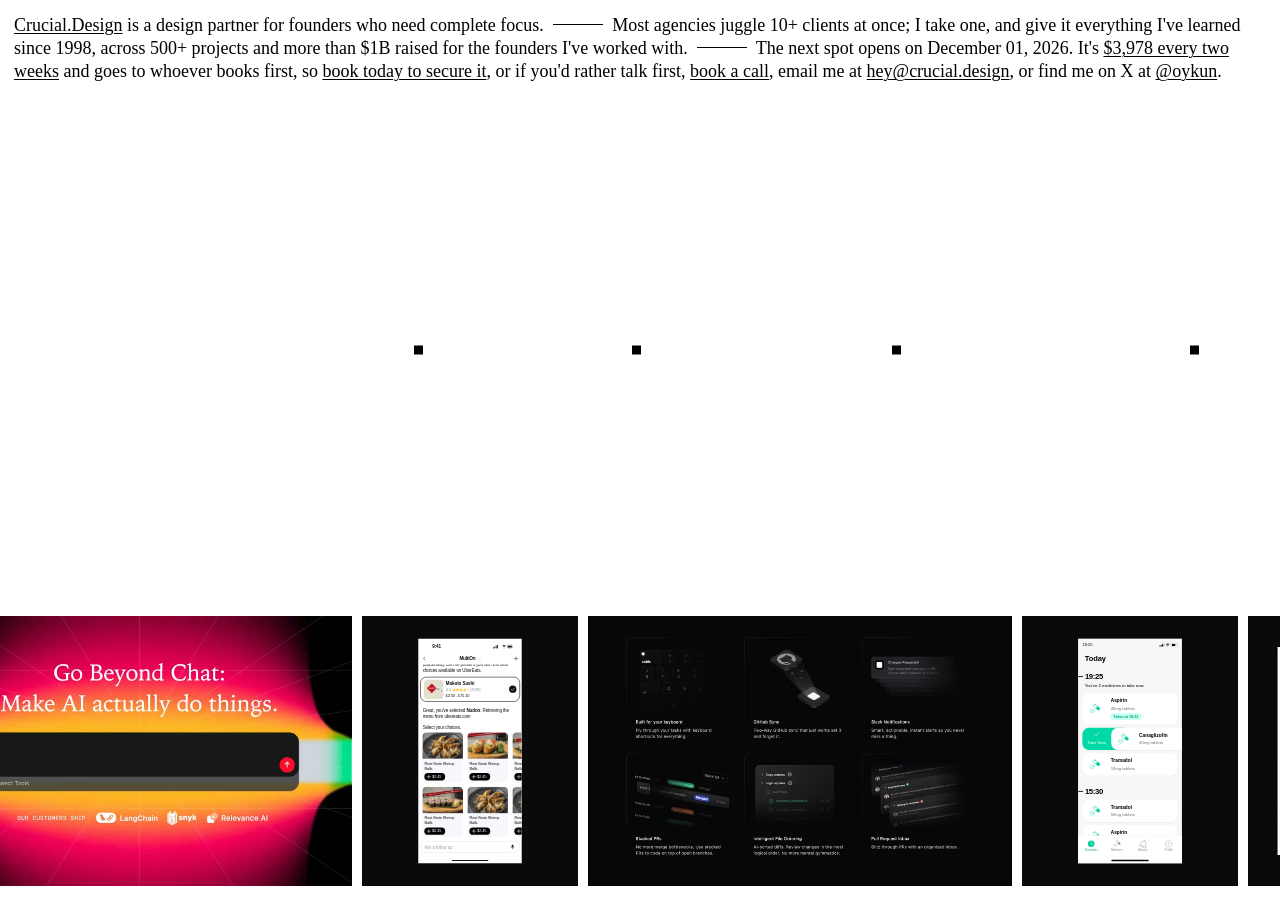
==== commit 84e6db26: "Home: one client at a time, no-scroll page; old homepage moved to /2026 New homepage: one paragraph " ====
--- a/index.html
+++ b/index.html
@@ -22,329 +22,376 @@
   </script>
   <meta charset="UTF-8">
   <meta name="viewport" content="width=device-width, initial-scale=1.0">
-  <title>Crucial.Design — Design Partner for AI Founders</title>
-  <meta name="description" content="Your AI is impressive, but most of your users get lost before they ever reach the value. I find the straight line from confusion to clarity. Thinking first, then design.">
+  <title>Crucial.Design — One client at a time</title>
+  <meta name="description" content="Design partner for founders who need complete focus. One client at a time, since 1998. London.">
 
   <!-- Open Graph -->
-  <meta property="og:title" content="Crucial.Design — Design Partner for AI Founders">
-  <meta property="og:description" content="Your AI is impressive, but most of your users get lost before they ever reach the value. I find the straight line from confusion to clarity. Thinking first, then design.">
+  <meta property="og:title" content="Crucial.Design — One client at a time">
+  <meta property="og:description" content="Design partner for founders who need complete focus. One client at a time, since 1998. London.">
   <meta property="og:type" content="website">
   <meta property="og:url" content="https://crucial.design">
   <meta property="og:image" content="https://crucial.design/images/crucialdesign-og.jpg">
 
   <!-- Twitter Card -->
   <meta name="twitter:card" content="summary_large_image">
-  <meta name="twitter:title" content="Crucial.Design — Design Partner for AI Founders">
-  <meta name="twitter:description" content="Your AI is impressive, but most of your users get lost before they ever reach the value. I find the straight line from confusion to clarity. Thinking first, then design.">
+  <meta name="twitter:title" content="Crucial.Design — One client at a time">
+  <meta name="twitter:description" content="Design partner for founders who need complete focus. One client at a time, since 1998. London.">
   <meta name="twitter:image" content="https://crucial.design/images/crucialdesign-og.jpg">
 
-  <link rel="icon" type="image/jpeg" href="images/avatar.jpg">
-
-  <link rel="preconnect" href="https://fonts.googleapis.com">
-  <link rel="preconnect" href="https://fonts.gstatic.com" crossorigin>
-  <link href="https://fonts.googleapis.com/css2?family=Geist:wght@300;400;500;600;700&display=swap" rel="stylesheet">
-
-  <link rel="stylesheet" href="style.css?v=35">
+  <link rel="icon" type="image/jpeg" href="/images/avatar.jpg">
+  <style>
+    /* One size, one colour, plain text. */
+    :root { --pad: 14px; --strip: clamp(170px, 30dvh, 330px); }
+    * { box-sizing: border-box; margin: 0; padding: 0; }
+    html, body { height: 100%; overflow: hidden; }
+    body {
+      background: #fff;
+      color: #000;
+      font: 400 18px/1.3 'Times New Roman', Times, serif;
+      -webkit-font-smoothing: antialiased;
+      display: grid;
+      grid-template-rows: 1fr auto;
+      height: 100dvh;
+    }
+    a { color: inherit; text-decoration: none; }
+    a { text-decoration: underline; text-decoration-thickness: 1px; text-underline-offset: 2px; }
+    a:hover { text-decoration: none; }
+
+    .lead { padding-top: var(--pad); min-height: 0; overflow: hidden; }
+    .ruled {
+      line-height: 1.28;
+      padding: 0 var(--pad);
+    }
+    .ruled p { text-wrap: pretty; }
+    /* The ———— divider, drawn as one solid line. */
+    .rule {
+      display: inline-block;
+      width: 2.8em;
+      margin: 0 0.25em;
+      border-top: 1px solid currentColor;
+      vertical-align: 0.32em;
+      overflow: hidden;
+      white-space: nowrap;
+      text-indent: 100%;
+      line-height: 0;
+    }
+
+    .strip {
+      height: var(--strip);
+      overflow: hidden;
+      cursor: grab;
+      touch-action: pan-y;
+      user-select: none;
+      -webkit-user-select: none;
+      margin-bottom: var(--pad);
+    }
+    .strip.dragging { cursor: grabbing; }
+    .track { display: flex; height: 100%; width: max-content; will-change: transform; }
+    .track figure { height: 100%; padding-right: 10px; flex: none; }
+    .track img, .track video {
+      height: 100%;
+      width: auto;
+      display: block;
+      background: #111;
+      pointer-events: none;
+    }
+
+    /* Hover a piece: a line about it in the middle of the screen, set like the text at the top. */
+    .about {
+      position: fixed;
+      left: var(--pad); right: var(--pad);
+      top: 50%;                      /* moved onto the dots' line by layout() */
+      transform: translateY(-50%);
+      line-height: 1.28;
+      text-wrap: pretty;
+      pointer-events: none;
+      opacity: 0;
+      transition: opacity .25s;
+    }
+    .about.on { opacity: 1; }
+
+    /* Easter eggs: four black dots on one line, halfway between the text and the work. They're little bodies:
+       hover one and it grows both ways into a black pill that shoves its neighbours aside; click and it does the thing.
+       Click the white space and they get flung, bounce off each other and settle somewhere new. */
+    .dots { position: fixed; inset: 0; pointer-events: none; transition: opacity .25s; }
+    body.peek .dots { opacity: 0; pointer-events: none; }
+    body.peek .dot { pointer-events: none; }
+    .dot {
+      position: absolute;
+      height: 9px; width: 9px;
+      background: #000; color: #fff;
+      text-decoration: none;
+      font-size: 16px; line-height: 30px;
+      white-space: nowrap; overflow: hidden;
+      pointer-events: auto;
+      cursor: pointer;
+      transform: translateY(-50%);
+      transition: height .22s cubic-bezier(.22,1,.36,1);   /* width and position are run by the physics below */
+    }
+    .dot::before { content: ''; position: absolute; inset: -10px; }   /* a bigger target than the 9px dot */
+    .dot[data-kind="time"] { cursor: default; }
+    .dot span { display: block; width: max-content; padding: 0 15px; opacity: 0; transition: opacity .15s; }
+    .dot.open { height: 30px; z-index: 1; }
+    .dot.open span { opacity: 1; transition-delay: .06s; }
+    .dot:hover { text-decoration: none; }
+
+    @media (max-width: 700px) {
+      :root { --strip: clamp(130px, 22dvh, 210px); }
+    }
+  </style>
 </head>
 <body>
 
-  <!-- ============ Top status line ============ -->
-  <div class="topline">
-    <div class="container-narrow">
-      <p class="topline-context"><span class="topline-lead">Founders building AI-native products,</span>I've got 2 spots open for <span class="topline-flip" data-topline-flip></span>.<span class="topline-meta">25+ years, 500+ projects, $1B+ raised for clients.</span></p>
+  <main class="lead">
+    <div class="ruled">
+    <p>
+      <a href="/">Crucial.Design</a> is a design partner for founders who need complete focus.
+      <span class="rule">————</span> Most agencies juggle 10+ clients at once; I take one, and give it everything I've learned since 1998,
+      across 500+ projects and more than $1B raised for the founders I've worked with.
+      <span class="rule">————</span> The next spot opens on December 01, 2026. It's <a href="https://buy.stripe.com/28E8wDf8O1k99LY7gs0gw0w" target="_blank" rel="noopener">$3,978 every two weeks</a> and goes to whoever books first, so
+      <a href="https://buy.stripe.com/28E8wDf8O1k99LY7gs0gw0w" target="_blank" rel="noopener">book today to secure it</a>,
+      or if you'd rather talk first, <a href="https://cal.com/crucialdesign/15min" target="_blank" rel="noopener">book a call</a>,
+      email me at <a href="mailto:hey@crucial.design">hey@crucial.design</a>, or find me on X at
+      <a href="https://x.com/oykun" target="_blank" rel="noopener">@oykun</a>.
+    </p>
     </div>
-    <a class="cta-bar cta-bar--primary" href="https://cal.com/crucialdesign/15min" target="_blank" rel="noopener">
-      <span class="container-narrow">Let's talk</span>
-    </a>
-    <a class="cta-bar cta-bar--secondary" href="mailto:hey@crucial.design">
-      <span class="container-narrow">hey@crucial.design</span>
-    </a>
+  </main>
+
+  <p class="about" id="about" aria-hidden="true"></p>
+
+  <div class="dots" id="dots">
+    <a class="dot" data-kind="time" role="note" aria-label="Where I am"><span>Based in London, <b id="clock" style="font-weight:400"></b> local time</span></a>
+    <a class="dot" href="https://cal.com/crucialdesign/15min" target="_blank" rel="noopener" aria-label="Book a call"><span>Book a 15-minute call</span></a>
+    <a class="dot" href="mailto:hey@crucial.design" aria-label="Email"><span>hey@crucial.design</span></a>
+    <a class="dot" href="https://buy.stripe.com/28E8wDf8O1k99LY7gs0gw0w" target="_blank" rel="noopener" aria-label="Start"><span>Start now, $3,978 every two weeks</span></a>
   </div>
 
-  <!-- ============ Floating action bar (stacked rows, pinned on scroll) ============ -->
-  <div class="float-bar" id="float-cta">
-    <a class="cta-bar cta-bar--primary" href="https://cal.com/crucialdesign/15min" target="_blank" rel="noopener">
-      <span class="container-narrow">Let's talk</span>
-    </a>
-    <a class="cta-bar cta-bar--secondary" href="#process">
-      <span class="container-narrow">Process and Pricing</span>
-    </a>
-  </div>
-
-  <!-- ============ Hero ============ -->
-  <section class="hero">
-    <div class="container-wide hero-image fade-in">
-      <div class="hero-deck" id="hero-deck" aria-hidden="true"></div>
-      <img class="hero-deck-fallback" src="images/motion/motion07.jpg" alt="Product design showcase">
-    </div>
-    <div class="container-narrow">
-      <h1 class="hero-headline fade-in">Your AI is impressive.<br>But most of your users never get to see it.<br>They get lost before they reach the value.</h1>
-      <p class="hero-sub fade-in">They land and start guessing.<br>One path. Then another. Then another.<br>Each one dead-ends somewhere confusing.<br>Most give up before they reach the value.<br><br>The few who push through are your retention number.<br>The rest churn silently.<br><br>This is where I come in with Crucial.Design.<br>I find the straight line from confusion to clarity.<br>I don't start with pixels. I start with the thinking. Then I design.</p>
-      <a href="https://x.com/oykun" target="_blank" rel="noopener" class="hero-avatar fade-in"><img src="images/avatar.jpg" alt="Oykun"></a>
-      <p class="hero-byline fade-in"><a href="https://x.com/oykun" target="_blank" rel="noopener">Oykun</a>. Design partner for AI founders, since 1998. London.</p>
-    </div>
+  <section class="strip" id="strip" aria-label="Selected work">
+    <div class="track" id="track"></div>
   </section>
 
-  <!-- ============ Selected Work ============ -->
-  <section class="work" id="work">
-    <!-- Arcade -->
-    <div class="project fade-in">
-      <div class="project-info">
-        <p><strong>Arcade.dev</strong> &nbsp; <strong>The only MCP runtime for secure, reliable AI agent deployments.</strong> &nbsp; $12M seed-funded. Built by former Okta and AI infrastructure engineers to solve secure authentication, the missing layer that lets AI agents take action.</p>
-      </div>
-      <div class="project-card">
-        <div class="project-card-inner">
-          <img src="images/arcade001.jpg" alt="Arcade product interface" loading="lazy">
-          <img src="images/arcade002.jpg" alt="Arcade dashboard" loading="lazy">
-          <img src="images/arcade003.jpg" alt="Arcade deployment view" loading="lazy">
-          <img src="images/arcade004.jpg" alt="Arcade agent management" loading="lazy">
-        </div>
-      </div>
-    </div>
-
-    <!-- MultiOn -->
-    <div class="project fade-in">
-      <div class="project-info">
-        <p><strong>MultiOn.ai</strong> &nbsp; <strong>AI agents that act on your behalf.</strong> &nbsp; Leading AI Agent featured in Forbes, VentureBeat and more. Recently secured $20 million funding at a $100 million valuation.</p>
-      </div>
-      <div class="project-card">
-        <div class="project-card-inner">
-          <img src="images/multion-1.jpg" alt="MultiOn product interface" loading="lazy">
-          <img src="images/multion-2.jpg" alt="MultiOn dashboard" loading="lazy">
-          <img src="images/multion-3.jpg" alt="MultiOn agent interaction" loading="lazy">
-          <img src="images/multion-4.jpg" alt="MultiOn settings and account" loading="lazy">
-          <img src="images/multion-5.jpg" alt="MultiOn NYSE and press" loading="lazy">
-          <img src="images/multion-6.jpg" alt="MultiOn TED AI and awards" loading="lazy">
-        </div>
-      </div>
-    </div>
-
-    <!-- cubic.dev -->
-    <div class="project fade-in">
-      <div class="project-info">
-        <p><strong>cubic.dev</strong> &nbsp; <strong>Code Review For The AI Era.</strong> &nbsp; Backed by YCombinator. cubic helps modern software teams ship higher-quality code, 3x faster.</p>
-      </div>
-      <div class="project-card">
-        <div class="project-card-inner">
-          <img src="images/cubic-1.jpg" alt="cubic.dev code review interface" loading="lazy">
-          <img src="images/cubic-2.jpg" alt="cubic.dev pull request analysis" loading="lazy">
-          <img src="images/cubic-3.jpg" alt="cubic.dev team collaboration" loading="lazy">
-          <img src="images/cubic-4.jpg" alt="cubic.dev workflow view" loading="lazy">
-        </div>
-      </div>
-    </div>
-
-    <!-- Echo -->
-    <div class="project fade-in">
-      <div class="project-info">
-        <p><strong>Echo</strong> &nbsp; <strong>NHS prescriptions without the hassle.</strong> &nbsp; Featured at the Apple App Store, BBC, Wired, The Times, TechCrunch and much more. Acquired by Lloyds Pharmacy.</p>
-      </div>
-      <div class="project-card">
-        <div class="project-card-inner">
-          <img src="images/echo-1.jpg" alt="Echo prescription app interface" loading="lazy">
-          <img src="images/echo-2.jpg" alt="Echo press coverage" loading="lazy">
-          <img src="images/echo-3.jpg" alt="Echo reviews and App Store" loading="lazy">
-        </div>
-      </div>
-    </div>
-
-    <!-- Cooin -->
-    <div class="project fade-in">
-      <div class="project-info">
-        <p><strong>Cooin App.</strong> &nbsp; <strong>Buy, Sell, Trade Crypto.</strong> &nbsp; Collaboration with Adobe to design a Crypto trading platform for web and mobile.</p>
-      </div>
-      <div class="project-card">
-        <div class="project-card-inner">
-          <img src="images/cooin-1.jpg" alt="Cooin trading interface" loading="lazy">
-          <img src="images/cooin-2.jpg" alt="Cooin portfolio dashboard" loading="lazy">
-          <img src="images/cooin-3.jpg" alt="Cooin mobile app" loading="lazy">
-        </div>
-      </div>
-    </div>
-
-    <!-- Others -->
-    <div class="project fade-in">
-      <div class="project-info">
-        <p class="others-intro"><strong>Want to see even more work?</strong> &nbsp; Sure thing, scroll down…</p>
-      </div>
-      <div class="project-card">
-        <div class="project-card-inner">
-          <img src="images/work-extra-1.jpg" alt="Additional work sample" loading="lazy">
-          <img src="images/work-extra-2.jpg" alt="Additional work sample" loading="lazy">
-          <img src="images/work-extra-3.jpg" alt="Additional work sample" loading="lazy">
-          <img src="images/work-extra-4.jpg" alt="Additional work sample" loading="lazy">
-          <img src="images/work-extra-5.jpg" alt="Additional work sample" loading="lazy">
-          <img src="images/work-extra-6.jpg" alt="Additional work sample" loading="lazy">
-          <img src="images/work-extra-7.jpg" alt="Additional work sample" loading="lazy">
-        </div>
-      </div>
-    </div>
-  </section>
-
-  <!-- ============ How I Work / Flow ============ -->
-  <section class="flow" id="process">
-    <div class="container-narrow">
-      <h2 class="flow-title fade-in">Here's how we take your AI Product<br>from impressive tech to a product people reach for</h2>
-      <div class="flow-timeline">
-
-        <!-- Step: Say hello (optional) -->
-        <div class="flow-step fade-in">
-          <div class="flow-dot"></div>
-          <div class="flow-card">
-            <h3 class="flow-name">Say hello</h3>
-            <div class="flow-body">
-              <p>Want to chat before committing? Totally fine. <a href="https://cal.com/crucialdesign/15min" target="_blank" rel="noopener" class="flow-link">Book a free call</a> or drop me a line at <a href="mailto:hey@crucial.design" class="flow-link">hey@crucial.design</a></p>
-              <p class="flow-optional">This step is optional. If you already know what you need and want to move fast, skip straight to picking a plan.</p>
-            </div>
-          </div>
-        </div>
-
-        <!-- Step: Pick a plan -->
-        <div class="flow-step fade-in" id="pricing">
-          <div class="flow-dot"></div>
-          <div class="flow-card">
-            <h3 class="flow-name">Pick a plan</h3>
-            <div class="flow-plan-box">
-              <a href="https://buy.stripe.com/cNi9AH2m24wl0bo44g0gw0v" target="_blank" rel="noopener" class="cta-bar cta-bar--dark cta-bar--plan">Start with Priority for $7,986/mth</a>
-              <p class="flow-plan-desc">4 design sessions per week. Every other day including weekends.</p>
-              <p class="flow-good-for">Good for teams moving fast who need a design partner keeping pace with them.</p>
-            </div>
-            <div class="flow-plan-box">
-              <a href="https://buy.stripe.com/3cIfZ55yefaZf6i0S40gw0u" target="_blank" rel="noopener" class="cta-bar cta-bar--primary cta-bar--plan">Start with Standard for $4,987/mth</a>
-              <p class="flow-plan-desc">2 design sessions per week. Tuesdays and Fridays.</p>
-              <p class="flow-good-for">Good for teams who want the same quality and thinking at a steadier rhythm.</p>
-            </div>
-            <p class="flow-note">Cancel or pause anytime. 75% back if not a fit after week one.</p>
-            <p class="flow-oneoff">Prefer a one-off project? <a href="https://cal.com/crucialdesign/15min" target="_blank" rel="noopener" class="flow-link">Book a call</a> or <a href="mailto:hey@crucial.design" class="flow-link">email</a> to discuss.</p>
-          </div>
-        </div>
-
-        <!-- Step: Connect and Sync -->
-        <div class="flow-step fade-in">
-          <div class="flow-dot"></div>
-          <div class="flow-card">
-            <h3 class="flow-name">Connect and Sync</h3>
-            <div class="flow-body">
-              <p>I set up a private Slack channel. This becomes our hub. Everything lives here: project context, Figma links, calendar link for booking calls, updates, feedback. One place for everything</p>
-              <p>You share your goals and product vision. I start digging in.</p>
-            </div>
-          </div>
-        </div>
-
-        <!-- Step: Product Strategy -->
-        <div class="flow-step fade-in">
-          <div class="flow-dot"></div>
-          <div class="flow-card">
-            <h3 class="flow-name">Product Strategy</h3>
-            <div class="flow-body">
-              <p>I get into the product properly. Talk to your team, map the workflows, understand what your AI actually does and where users lose the thread. Then I tell you honestly what's broken and what to fix first.</p>
-              <p>This is where most designers go quiet and just start designing. I don't.</p>
-            </div>
-            <p class="flow-good-for">Good for early-stage founders who aren't sure what the product needs to be yet, or teams stuck between too many priorities.</p>
-          </div>
-        </div>
-
-        <!-- Step: Design Execution -->
-        <div class="flow-step fade-in">
-          <div class="flow-dot"></div>
-          <div class="flow-card">
-            <h3 class="flow-name">Design Execution</h3>
-            <div class="flow-body">
-              <p>Once we're clear on direction, I move fast. Clean, opinionated, buildable design. Every decision comes with the reasoning behind it.</p>
-              <p>No handoff to a junior. No account manager in between. Just me.</p>
-            </div>
-            <p class="flow-good-for">Good for funded teams who know what they're building and need a principal-level designer embedded in the product.</p>
-          </div>
-        </div>
-
-        <!-- Step: Investor Ready -->
-        <div class="flow-step fade-in">
-          <div class="flow-dot"></div>
-          <div class="flow-card">
-            <h3 class="flow-name">Investor Ready</h3>
-            <div class="flow-body">
-              <p>Sometimes the product works but it doesn't show well. Demos fall flat. Investors see potential but can't picture it. I've been in that room. I know what makes a product land in a funding conversation.</p>
-              <p>I help you close that gap.</p>
-            </div>
-            <p class="flow-good-for">Good for pre-raise teams who need the product to look and feel as strong as the underlying technology.</p>
-          </div>
-        </div>
-
-      </div>
-    </div>
-  </section>
-
-  <!-- ============ Footer ============ -->
-  <footer class="footer" id="about">
-    <div class="footer-photos">
-      <a href="https://x.com/oykun/status/1971126280386138421" target="_blank" rel="noopener" class="footer-photo" style="--rot: -4deg; --x: -5%; --y: 0;"><img src="images/about-1.jpg" alt="Oykun selfie"></a>
-      <a href="https://x.com/oykun/status/2023450450947960847" target="_blank" rel="noopener" class="footer-photo" style="--rot: 3deg; --x: 8%; --y: -10px;"><img src="images/about-2.jpg" alt="Cat and laptop"></a>
-      <a href="https://x.com/oykun/status/1971126280386138421" target="_blank" rel="noopener" class="footer-photo" style="--rot: -2deg; --x: -3%; --y: 5px;"><img src="images/about-3.jpg" alt="Big Ben, London"></a>
-      <a href="https://x.com/oykun/status/2025862092352360735" target="_blank" rel="noopener" class="footer-photo" style="--rot: 5deg; --x: 6%; --y: -8px;"><img src="images/about-4.jpg" alt="Working from rooftop"></a>
-      <a href="https://x.com/oykun" target="_blank" rel="noopener" class="footer-photo" style="--rot: -3deg; --x: -4%; --y: 12px;"><img src="images/about-5.jpg" alt="On a flight"></a>
-    </div>
-    <div class="footer-inner">
-      <div class="footer-bio fade-in">
-        <p>I'm Oykun. Shaping products since 1998.</p>
-        <p>First as a full-stack developer and designer, then design only.</p>
-        <p>I've worked at every scale, from early-stage startups to Fortune 100s. Complex data, complex systems, making them make sense.</p>
-        <p>I started Crucial.Design because I kept seeing the same thing: brilliant AI, terrible product experience.</p>
-        <p>Founders who'd spent months on the technology but days on the design. That gap is where I work best.</p>
-        <p>AI has the hardest and most interesting design problems right now. That's why it's all I do.</p>
-      </div>
-      <a href="https://x.com/oykun" target="_blank" rel="noopener" class="footer-avatar fade-in"><img src="images/avatar.jpg" alt="Oykun"></a>
-      <p class="footer-name fade-in"><strong>Öykün Yılmaz</strong><br>Designer & Founder, Crucial.Design · London</p>
-    </div>
-    <div class="footer-links fade-in">
-      <a class="cta-bar cta-bar--secondary" href="https://x.com/oykun" target="_blank" rel="noopener"><span class="container-narrow">@oykun</span></a>
-      <a class="cta-bar cta-bar--secondary" href="https://x.com/crucialaidesign" target="_blank" rel="noopener"><span class="container-narrow">@crucialaidesign</span></a>
-      <a class="cta-bar cta-bar--secondary" href="mailto:hey@crucial.design"><span class="container-narrow">hey@crucial.design</span></a>
-    </div>
-  </footer>
-
-  <script src="main.js?v=7"></script>
   <script>
-    (function(){
-      var words = ['product design','branding','web design','UX strategy','design systems'];
-      var slot = document.querySelector('[data-topline-flip]');
-      if(!slot) return;
-      var idx = 0;
-      var busy = false;
-
-      function randDelay(){ return Math.floor(Math.random() * 400) + 'ms'; }
-
-      function wrapLetters(text){
-        return text.split('').map(function(ch){
-          if(ch === ' ') return '<span class="topline-ch" style="transition-delay:'+randDelay()+'">&nbsp;</span>';
-          return '<span class="topline-ch" style="transition-delay:'+randDelay()+'">'+ch+'</span>';
-        }).join('');
+    // What each project did, shown mid-screen on hover (wording and numbers from the Q4 redesign, checked 9 Nov).
+    var PROJECTS = {
+      arcade:  'Arcade.dev, the MCP runtime for secure, reliable AI agent deployments. $72M raised, backed by Morgan Stanley, Wipro, SYN Ventures and Laude Ventures.',
+      multion: 'MultiOn.ai, AI agents that act on your behalf. Backed by Amazon and General Catalyst, featured in Forbes and VentureBeat.',
+      cubic:   'cubic.dev, code review for the AI era. Backed by Y Combinator, helping teams ship higher-quality code 3x faster.',
+      echo:    'Echo, NHS prescriptions without the hassle. Featured by Apple, BBC, Wired, The Times and TechCrunch, then acquired by McKesson, owner of LloydsPharmacy.',
+      cooin:   'Cooin, a platform to buy, sell and trade crypto on web and mobile, built with Adobe.',
+      mod:     'mod.computer, a real-time workspace for orchestrating AI coding agents.'
+    };
+
+    // The strip, in order: [file, project, width / height]. .mp4 files are the animated pieces from Q4.
+    var WORK = [
+      ['v-arcade001.mp4', 'arcade', 2400/1528], ['screen-multion-chat.svg', 'multion'], ['v-cubic-4.mp4', 'cubic', 2200/1400],
+      ['screen-echo-today.svg', 'echo'], ['v-cooin-dash.mp4', 'cooin', 744/520], ['v-arcade002.mp4', 'arcade', 2400/1400],
+      ['mod-brand-small.svg', 'mod'], ['v-multion-1-signin.mp4', 'multion', 1200/1844], ['v-cubic-card-2.mp4', 'cubic', 1130/1150],
+      ['screen-cooin-sell.svg', 'cooin'], ['screen-multion-home.svg', 'multion'], ['v-arcade003.mp4', 'arcade', 2400/1528],
+      ['multion-3_00.jpg', 'multion'], ['v-cubic-card-4.mp4', 'cubic', 1130/1150], ['v-cooin-terrace.mp4', 'cooin', 1280/1600],
+      ['screen-echo-meds.svg', 'echo'], ['v-arcade004.mp4', 'arcade', 2400/1528], ['v-cubic-card-1.mp4', 'cubic', 1130/1150],
+      ['v-cubic-card-5.mp4', 'cubic', 1130/1150]
+    ];
+
+    var strip = document.getElementById('strip');
+    var track = document.getElementById('track');
+    var still = window.matchMedia('(prefers-reduced-motion: reduce)').matches;
+
+    // Two copies of the set, so the loop never shows an end.
+    for (var copy = 0; copy < 2; copy++) {
+      WORK.forEach(function (w) {
+        var fig = document.createElement('figure');
+        var el;
+        if (/\.mp4$/.test(w[0])) {
+          el = document.createElement('video');
+          el.src = '/work/' + w[0];
+          el.poster = '/work/' + w[0].replace('.mp4', '.jpg');
+          el.muted = true; el.loop = true; el.playsInline = true; el.preload = 'metadata';
+          el.setAttribute('muted', ''); el.setAttribute('playsinline', '');
+          el.style.aspectRatio = w[2];
+        } else {
+          el = document.createElement('img');
+          el.src = '/work/' + w[0];
+          el.draggable = false;
+        }
+        el.setAttribute('aria-label', copy ? '' : PROJECTS[w[1]]);
+        fig.dataset.project = w[1];
+        fig.appendChild(el);
+        track.appendChild(fig);
+      });
+    }
+
+    // Only the videos on screen play.
+    if ('IntersectionObserver' in window) {
+      var io = new IntersectionObserver(function (entries) {
+        entries.forEach(function (e) {
+          var v = e.target;
+          if (e.isIntersecting && !still) { var p = v.play(); if (p) p.catch(function () {}); } else v.pause();
+        });
+      }, { root: strip, rootMargin: '0px 300px' });
+      track.querySelectorAll('video').forEach(function (v) { io.observe(v); });
+    }
+
+    // Hover: the line about that piece fades in mid-screen.
+    var about = document.getElementById('about'), aboutTimer = 0;
+    track.addEventListener('mouseover', function (e) {
+      var fig = e.target.closest('figure');
+      if (!fig || dragging) return;
+      clearTimeout(aboutTimer);
+      about.textContent = PROJECTS[fig.dataset.project];
+      about.classList.add('on'); document.body.classList.add('peek');
+    });
+    strip.addEventListener('mouseleave', function () {
+      aboutTimer = setTimeout(function () { about.classList.remove('on'); document.body.classList.remove('peek'); }, 120);
+    });
+
+    var pos = 0;            // px scrolled
+    var speed = 0.9;        // px per frame of idle drift
+    var hovering = false, dragging = false, lastX = 0;
+
+    function frame() {
+      var half = track.scrollWidth / 2;
+      if (!hovering && !dragging && !still) pos += speed;
+      if (half > 0) pos = ((pos % half) + half) % half;
+      track.style.transform = 'translate3d(' + (-pos) + 'px,0,0)';
+      requestAnimationFrame(frame);
+    }
+    requestAnimationFrame(frame);
+
+    strip.addEventListener('mouseenter', function () { hovering = true; });
+    strip.addEventListener('mouseleave', function () { hovering = false; });
+
+    // The page never scrolls, so the wheel anywhere moves the work.
+    window.addEventListener('wheel', function (e) {
+      e.preventDefault();
+      pos += Math.abs(e.deltaX) > Math.abs(e.deltaY) ? e.deltaX : e.deltaY;
+    }, { passive: false });
+
+    strip.addEventListener('pointerdown', function (e) {
+      dragging = true; lastX = e.clientX;
+      strip.classList.add('dragging');
+      strip.setPointerCapture(e.pointerId);
+    });
+    strip.addEventListener('pointermove', function (e) {
+      if (!dragging) return;
+      pos -= e.clientX - lastX; lastX = e.clientX;
+    });
+    ['pointerup', 'pointercancel'].forEach(function (t) {
+      strip.addEventListener(t, function () { dragging = false; strip.classList.remove('dragging'); });
+    });
+
+
+    // ---- The dots: four bodies on one line, halfway between the text and the work.
+    // Each is pulled towards a resting spot by a soft spring; when two touch they push each other apart and trade
+    // speed, like billiard balls on a rail. A hovered dot grows into a pill from its centre and shoves the others away.
+    var dots = [].slice.call(document.querySelectorAll('.dot'));
+    var CONTENT = dots.map(function (d) {
+      return { html: d.innerHTML, href: d.getAttribute('href'), target: d.getAttribute('target'),
+               kind: d.dataset.kind || '', label: d.getAttribute('aria-label') };
+    });
+    function wear(d, c) {                                   // give a body a different job
+      d.innerHTML = c.html; d.setAttribute('aria-label', c.label);
+      if (c.href) d.setAttribute('href', c.href); else d.removeAttribute('href');
+      if (c.target) { d.setAttribute('target', c.target); d.setAttribute('rel', 'noopener'); } else d.removeAttribute('target');
+      if (c.kind) { d.dataset.kind = c.kind; d.setAttribute('role', 'note'); } else { delete d.dataset.kind; d.removeAttribute('role'); }
+    }
+    var DOT = 9, GAP = 8, EDGE = 14;
+    var bodies = dots.map(function (d) { return { el: d, x: 0, v: 0, rest: 0, w: DOT, tw: DOT }; });
+    var lineY = 0;
+
+    function restSpots() {                                   // spread across the line, at least 10% apart;
+      var p;                                                 // they only bump when a pill opens or they get flung
+      do { p = bodies.map(function () { return .06 + Math.random() * .88; }).sort(); }
+      while (p.some(function (v, i) { return i && v - p[i - 1] < .10; }));
+      return p;
+    }
+    var spots = restSpots();
+    function layout() {
+      var top = document.querySelector('.ruled').getBoundingClientRect().bottom;
+      var bottom = strip.getBoundingClientRect().top;
+      lineY = (top + bottom) / 2;
+      about.style.top = lineY + 'px';
+      bodies.forEach(function (b, i) { b.rest = spots[i] * innerWidth; b.el.style.top = lineY + 'px'; });
+    }
+    layout();
+    bodies.forEach(function (b) { b.x = b.rest; });
+    addEventListener('resize', layout);
+    if (document.fonts) document.fonts.ready.then(layout);
+
+    // White space click: new jobs, new resting spots, and a hard random kick so they fly and collide.
+    function fling() {
+      bodies.forEach(close);
+      var order = CONTENT.slice().sort(function () { return Math.random() - .5; });
+      bodies.forEach(function (b, i) { wear(b.el, order[i]); });
+      tick();
+      spots = restSpots(); layout();
+      bodies.forEach(function (b) { b.v += (Math.random() < .5 ? -1 : 1) * (1400 + Math.random() * 1800); });
+    }
+
+    var last = performance.now();
+    function step(now) {
+      var dt = Math.min((now - last) / 1000, 1 / 30); last = now;
+      var W = innerWidth;
+      bodies.forEach(function (b) {
+        b.w += (b.tw - b.w) * Math.min(1, dt * 26);           // grow / shrink smoothly
+        var k = 120, c = 17;                                    // spring to the resting spot, with damping
+        b.v += (k * (b.rest - b.x) - c * b.v) * dt;
+        b.x += b.v * dt;
+        var lo = EDGE + b.w / 2, hi = W - EDGE - b.w / 2;     // the screen edges are walls
+        if (b.x < lo) { b.x = lo; if (b.v < 0) b.v *= -.6; }
+        if (b.x > hi) { b.x = hi; if (b.v > 0) b.v *= -.6; }
+      });
+      for (var pass = 0; pass < 4; pass++) {                  // neighbours push each other apart
+        for (var i = 0; i < bodies.length - 1; i++) {
+          var a = bodies[i], b = bodies[i + 1];
+          var min = (a.w + b.w) / 2 + GAP, gap = b.x - a.x;
+          if (gap < min) {
+            var over = min - gap;
+            var ma = a.tw > DOT ? 0 : 1, mb = b.tw > DOT ? 0 : 1;   // an open pill holds its ground, the dot gets shoved
+            if (!ma && !mb) ma = mb = 1;
+            a.x -= over * ma / (ma + mb); b.x += over * mb / (ma + mb);
+            if (a.v > b.v) { var t = a.v; a.v = b.v * .85; b.v = t * .85; }   // trade speed, lose a little
+          }
+        }
+        bodies.forEach(function (b) {                         // and nobody gets pushed through a wall
+          b.x = Math.min(Math.max(b.x, EDGE + b.w / 2), W - EDGE - b.w / 2);
+        });
       }
-
-      slot.innerHTML = wrapLetters(words[0]);
-      requestAnimationFrame(function(){
-        slot.querySelectorAll('.topline-ch').forEach(function(el){ el.classList.add('topline-ch-in'); });
+      bodies.forEach(function (b) {
+        b.el.style.width = b.w + 'px';
+        b.el.style.left = (b.x - b.w / 2) + 'px';
       });
-
-      setInterval(function(){
-        if(busy) return;
-        busy = true;
-        slot.querySelectorAll('.topline-ch').forEach(function(el){
-          el.style.transitionDelay = randDelay();
-          el.classList.remove('topline-ch-in');
-        });
-        setTimeout(function(){
-          idx = (idx + 1) % words.length;
-          slot.innerHTML = wrapLetters(words[idx]);
-          requestAnimationFrame(function(){
-            requestAnimationFrame(function(){
-              slot.querySelectorAll('.topline-ch').forEach(function(el){ el.classList.add('topline-ch-in'); });
-              busy = false;
-            });
-          });
-        }, 600);
-      }, 2500);
-    })();
+      requestAnimationFrame(step);
+    }
+    requestAnimationFrame(step);
+
+    function open(b) {
+      if (b.tw > DOT) return;
+      bodies.forEach(function (o) { if (o !== b) close(o); });
+      b.el.classList.add('open');
+      b.tw = Math.ceil(b.el.querySelector('span').getBoundingClientRect().width) + 1;
+    }
+    function close(b) { if (b.tw === DOT) return; b.el.classList.remove('open'); b.tw = DOT; }
+
+    var canHover = matchMedia('(hover: hover)').matches;
+    bodies.forEach(function (b) {
+      var d = b.el;
+      d.addEventListener('mouseenter', function () { if (canHover) open(b); });
+      d.addEventListener('mouseleave', function () { if (canHover) close(b); });
+      d.addEventListener('click', function (e) {
+        if (d.dataset.kind === 'time') { e.preventDefault(); if (!canHover) (b.tw > DOT ? close : open)(b); return; }
+        if (!canHover && b.tw === DOT) { e.preventDefault(); open(b); }   // touch: first tap shows, second acts
+      });
+    });
+    document.addEventListener('click', function (e) {
+      if (e.target.closest('.dot')) return;
+      if (e.target.closest('a, .strip')) { bodies.forEach(close); return; }
+      fling();
+    });
+
+    // London time for the first dot.
+    var fmt = new Intl.DateTimeFormat('en-GB', { timeZone: 'Europe/London', hour: '2-digit', minute: '2-digit' });
+    function tick() { var c = document.getElementById('clock'); if (c) c.textContent = fmt.format(new Date()); }
+    tick(); setInterval(tick, 15000);
   </script>
-
 </body>
 </html>
